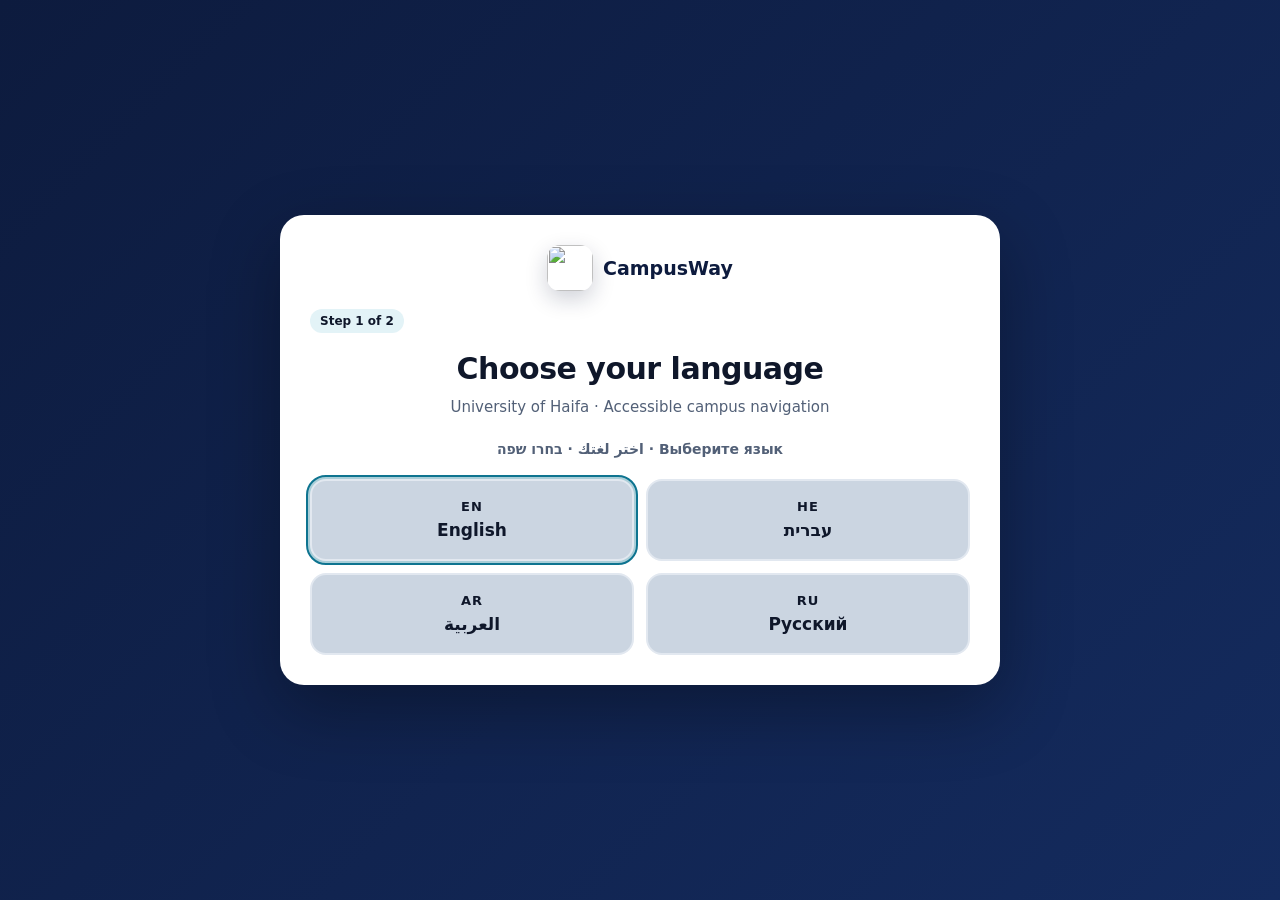
==== index.html @ de081818 "Fix journey handoffs, indoor speech, and route time previews" ====
﻿<!DOCTYPE html>
<html lang="en" dir="ltr">
<head>
<meta charset="UTF-8">
<meta name="viewport" content="width=device-width, initial-scale=1.0">
<title>CampusWay — University of Haifa</title>
<link rel="stylesheet" href="app/vendor/leaflet.css" />
<link rel="manifest" href="manifest.json">
<meta name="theme-color" content="#0D1B3E">
<script src="app/vendor/leaflet.js"></script>
<script src="app/prototype/data.js"></script>
<script src="wayframe/route-planner.js"></script>
<script src="app/prototype/outdoor-routing.js"></script>
<script src="app/prototype/route-instructions.js"></script>
<script src="app/ui/qr-code.js"></script>
<script src="app/ui/share.js"></script>
<script src="app/ui/campus-status.js"></script>

<link rel="stylesheet" href="app/ui/campusway.css">
<link rel="stylesheet" href="app/ui/campus-map.css">
</head>
<body>

<!-- ── FIRST-USE SETUP: language, then navigation profile ── -->
<div id="langScreen" role="dialog" aria-modal="true" aria-labelledby="langTitle">
  <div class="onboarding-card">
    <div class="onboarding-brand" aria-hidden="true">
      <img class="lang-logo" src="app/vendor/images/cw2.png" alt="">
      <span>CampusWay</span>
    </div>

    <section id="languageStep" class="onboarding-step">
      <p class="onboarding-progress" id="onboardingLanguageProgress">Step 1 of 2</p>
      <h1 class="lang-title" id="langTitle">Choose your language</h1>
      <p class="lang-sub">University of Haifa · Accessible campus navigation</p>
      <p class="lang-prompt"><span lang="he" dir="rtl">בחרו שפה</span> · <span lang="ar" dir="rtl">اختر لغتك</span> · <span lang="ru" dir="ltr">Выберите язык</span></p>
      <div class="lang-options" role="group" aria-labelledby="langTitle">
        <button class="lang-btn" type="button" lang="en" onclick="pickLang('en','ltr')">
          <span class="flag">EN</span>English
        </button>
        <button class="lang-btn" type="button" lang="he" onclick="pickLang('he','rtl')">
          <span class="flag">HE</span>עברית
        </button>
        <button class="lang-btn" type="button" lang="ar" onclick="pickLang('ar','rtl')">
          <span class="flag">AR</span>العربية
        </button>
        <button class="lang-btn" type="button" lang="ru" onclick="pickLang('ru','ltr')">
          <span class="flag">RU</span>Русский
        </button>
      </div>
    </section>

    <section id="profileStep" class="onboarding-step" hidden>
      <p class="onboarding-progress" id="onboardingProfileProgress">Step 2 of 2</p>
      <h1 class="onboarding-title" id="onboardingProfileTitle">Choose your navigation profile</h1>
      <p class="onboarding-copy" id="onboardingProfileHint">CampusWay will adapt routes and guidance to your needs.</p>
      <div class="profile-choice-list" id="onboardingProfileList" role="radiogroup" aria-labelledby="onboardingProfileTitle"></div>
      <p class="onboarding-later" id="onboardingChangeLater">You can change this later in Settings.</p>
      <p class="form-error" id="onboardingProfileError" role="alert" hidden>Choose a profile to continue.</p>
      <div class="onboarding-actions">
        <button class="btn btn-ghost" id="onboardingBackBtn" type="button" onclick="showOnboardingStep('language')">Back</button>
        <button class="btn btn-primary" id="onboardingContinueBtn" type="button" onclick="completeOnboarding()" disabled>Continue</button>
      </div>
    </section>
  </div>
</div>

<!-- ── MAIN APP ── -->
<div id="appWrap">
  <header class="topbar">
    <div class="brand">
      <img class="brand-logo" src="app/vendor/images/cw2.png" alt="">
      <div class="brand-text">
        <h1>CampusWay</h1>
        <span id="headerSub">University of Haifa · Accessible Navigation</span>
      </div>
    </div>

    <div class="topbar-actions">
      <button class="toolbar-btn emergency-btn" id="emergencyBtn" type="button" onclick="startEmergencyShelterRoute()">
        <svg width="18" height="18" viewBox="0 0 24 24" fill="none" stroke="currentColor" stroke-width="2.4" aria-hidden="true"><path d="M12 2 3 6v6c0 5 3.8 9.3 9 10 5.2-.7 9-5 9-10V6z"/><path d="M12 8v5M12 16.5v.5"/></svg>
        <span id="lbl-emergency">Nearest shelter</span>
      </button>

      <button class="toolbar-btn" id="settingsBtn" type="button" onclick="openSettings()" aria-haspopup="dialog" aria-controls="settingsDialog">
        <svg width="18" height="18" viewBox="0 0 24 24" fill="none" stroke="currentColor" stroke-width="2" aria-hidden="true"><circle cx="12" cy="12" r="3"/><path d="M19.4 15a1.7 1.7 0 0 0 .34 1.88l.06.06-2.83 2.83-.06-.06A1.7 1.7 0 0 0 15 19.4a1.7 1.7 0 0 0-1 .6 1.7 1.7 0 0 0-.4 1.1V21H9.6v-.1A1.7 1.7 0 0 0 8.5 19.4a1.7 1.7 0 0 0-1.88.34l-.06.06-2.83-2.83.06-.06A1.7 1.7 0 0 0 4.6 15a1.7 1.7 0 0 0-.6-1 1.7 1.7 0 0 0-1.1-.4H3V9.6h.1A1.7 1.7 0 0 0 4.6 8.5a1.7 1.7 0 0 0-.34-1.88l-.06-.06 2.83-2.83.06.06A1.7 1.7 0 0 0 9 4.6a1.7 1.7 0 0 0 1-.6 1.7 1.7 0 0 0 .4-1.1V3h4v.1A1.7 1.7 0 0 0 15.5 4.6a1.7 1.7 0 0 0 1.88-.34l.06-.06 2.83 2.83-.06.06A1.7 1.7 0 0 0 19.4 9c.13.37.34.7.6 1 .3.3.7.48 1.1.5h.1v4h-.1a1.7 1.7 0 0 0-1.7.5z"/></svg>
        <span class="btn-label" id="lbl-settings">Settings</span>
      </button>
    </div>
  </header>

  <!-- Announcements and emergency banner from app/data/campus-status.json -->
  <div id="cwAnnouncements" class="cw-announcements" hidden></div>

  <div class="app">
    <aside class="sidebar" aria-label="Route planner">

      <!-- Route planner: From → To -->
      <section class="panel planner" aria-labelledby="lbl-plan-route">
        <div class="panel-head">
          <h2 class="panel-title" id="lbl-plan-route">Plan your route</h2>
        </div>

        <div class="planner-fields">
          <div class="field start-row">
            <label class="field-label" for="startInput" id="lbl-startfrom">From</label>
           <div class="input-wrap start-box">
            <span class="field-dot field-dot--start" aria-hidden="true"></span>
            <input id="startInput" type="text" autocomplete="off" spellcheck="false">

            <button class="icon-btn gps-btn" id="gpsBtn" type="button"
              onclick="toggleGPS()" title="Use my location" aria-label="Use my location">
              <svg width="18" height="18" viewBox="0 0 24 24" fill="none"
                stroke="currentColor" stroke-width="2" aria-hidden="true">
                <circle cx="12" cy="12" r="3"/>
                <path d="M12 2v3M12 19v3M2 12h3M19 12h3"/>
                <circle cx="12" cy="12" r="8"/>
              </svg>
            </button>

            <button class="icon-btn mic-btn" id="startMicBtn" type="button"
              onclick="toggleMic('start')"
              title="Search by voice" aria-label="Search by voice">
              <svg width="18" height="18" viewBox="0 0 24 24" fill="none"
                stroke="currentColor" stroke-width="2" aria-hidden="true">
                <path d="M12 1a3 3 0 0 0-3 3v8a3 3 0 0 0 6 0V4a3 3 0 0 0-3-3z"/>
                <path d="M19 10v2a7 7 0 0 1-14 0v-2"/>
                <line x1="12" y1="19" x2="12" y2="23"/>
                <line x1="8" y1="23" x2="16" y2="23"/>
              </svg>
            </button>
          </div>
            <div class="suggestions" id="startSuggestions" style="display:none;"></div>
          </div>

          <div class="field search-row">
            <label class="field-label" for="searchInput" id="lbl-destination">To</label>
            <div class="input-wrap search-box">
              <span class="field-dot field-dot--end" aria-hidden="true"></span>
              <input id="searchInput" type="text" autocomplete="off" spellcheck="false">
              <button class="icon-btn mic-btn" id="micBtn" type="button" onclick="toggleMic()" title="Search by voice" aria-label="Search by voice">
                <svg width="18" height="18" viewBox="0 0 24 24" fill="none" stroke="currentColor" stroke-width="2" aria-hidden="true"><path d="M12 1a3 3 0 0 0-3 3v8a3 3 0 0 0 6 0V4a3 3 0 0 0-3-3z"/><path d="M19 10v2a7 7 0 0 1-14 0v-2"/><line x1="12" y1="19" x2="12" y2="23"/><line x1="8" y1="23" x2="16" y2="23"/></svg>
              </button>
            </div>
            <div class="suggestions" id="searchSuggestions" style="display:none;"></div>
          </div>
        </div>
        <div id="visualVoiceControls" hidden>
  <button
    id="visualVoiceRouteBtn"
    class="btn btn-primary"
    type="button"
    onclick="startVisualVoiceFlow()"
    style="width:100%;margin-top:12px">
    Plan route by voice
  </button>

  <button
    id="visualVoiceStopBtn"
    class="btn btn-ghost"
    type="button"
    onclick="stopVisualVoiceFlow()"
    style="width:100%;margin-top:8px">
    Stop voice planning
  </button>
</div>

        <div id="alertArea" aria-live="polite"></div>
      </section>

      <!-- Route result -->
      <section class="route-card" id="routeCard" aria-live="polite" aria-label="Route">
        <div class="route-card-head">
          <div class="route-eta" id="routeEta">4 min</div>
          <button class="route-close" type="button" onclick="closeRoute()" aria-label="Clear route" title="Clear route">✕</button>
        </div>
               <div class="route-info">
          <strong id="routeTitle">Route</strong>

          <button id="continueIndoorBtn" class="btn btn-primary" type="button" style="display:none;" onclick="startIndoorTransition()">
            <span id="lbl-continue-indoor">Continue indoors →</span>
          </button>

          <span id="routeSub"></span>
        </div>
        <section class="journey-plan" id="outdoorJourneyPlan" hidden aria-label="Journey plan"></section>
        <div class="status-note" id="routeStatusNote" hidden></div>
        <div class="route-steps-wrap" id="routeStepsWrap" hidden>
          <div class="route-steps-head">
            <span class="route-steps-title" id="lbl-directions">Directions</span>
            <button class="btn btn-ghost btn-sm" id="readStepsBtn" type="button" onclick="toggleReadSteps()" aria-pressed="false">
              <span aria-hidden="true">🔊</span> <span id="lbl-read-aloud">Read aloud</span>
            </button>
          </div>
          <ol class="route-steps" id="routeSteps"></ol>
        </div>
      </section>

      <!-- Already inside a building: go straight to indoor navigation -->
      <!-- Hidden for now: routes are planned through the main search. -->
      <section class="panel indoor-entry" style="display:none">
        <button class="indoor-entry-btn" id="indoorEntryToggle" type="button" aria-expanded="false" aria-controls="indoorBuildingList">
          <span class="indoor-entry-icon" aria-hidden="true">
            <svg width="22" height="22" viewBox="0 0 24 24" fill="none" stroke="currentColor" stroke-width="2"><path d="M3 21h18"/><path d="M5 21V7l7-4 7 4v14"/><path d="M10 21v-5h4v5"/><path d="M9 10h.01M15 10h.01M12 10h.01"/></svg>
          </span>
          <span class="indoor-entry-text">
            <strong id="lbl-indoor-nav">Indoor navigation</strong>
            <small id="lbl-indoor-nav-hint">Already inside a building? Find a room, floor or elevator.</small>
          </span>
          <svg class="chev" width="16" height="16" viewBox="0 0 24 24" fill="none" stroke="currentColor" stroke-width="2.5" aria-hidden="true"><path d="M6 9l6 6 6-6"/></svg>
        </button>
        <div class="indoor-building-list" id="indoorBuildingList" hidden>
          <p class="panel-hint" id="lbl-choose-building">Which building are you in?</p>
          <div class="indoor-building-buttons" id="indoorBuildingButtons"></div>
        </div>
      </section>

      <div id="mentalBreakControls" hidden>
  <button
    id="mentalBreakBtn"
    class="btn btn-primary"
    type="button"
    onclick="suggestNearestRestSpace()"
    style="width:100%;min-height:48px;margin-bottom:12px">
    <span aria-hidden="true">🌿</span>
    <span id="lbl-mental-break">I need a break</span>
  </button>

        <div
          id="mentalBreakSuggestion"
          aria-live="polite"
          hidden>
        </div>
      </div>

      <!-- Services near the starting point -->
      <section class="panel" aria-labelledby="lbl-services">
        <h2 class="panel-title" id="lbl-services">Services Near Me</h2>
        <p class="panel-hint" id="lbl-services-hint">Closest to your starting point</p>

        <div class="service-grid">
          <button id="serviceRestroomBtn" class="a11y-btn" type="button" onclick="findNearbyService('restroom')">
            <span aria-hidden="true">🚻</span>
            <span id="lbl-service-restrooms">Restrooms</span>
          </button>
          <button id="serviceFoodBtn" class="a11y-btn" type="button" onclick="findNearbyService('food')">
            <span aria-hidden="true">🍽️</span>
            <span id="lbl-service-food">Food</span>
          </button>
          <button id="serviceShopBtn" class="a11y-btn" type="button" onclick="findNearbyService('shop')">
            <span aria-hidden="true">🛍️</span>
            <span id="lbl-service-shops">Shops</span>
          </button>
          <button id="serviceClinicBtn" class="a11y-btn" type="button" onclick="findNearbyService('clinic')">
            <span aria-hidden="true">🏥</span>
            <span id="lbl-service-clinic">Clinic</span>
          </button>
          <button id="serviceGymBtn" class="a11y-btn" type="button" onclick="findNearbyService('gym')">
            <span aria-hidden="true">🏋️</span>
            <span id="lbl-service-gym">Gym</span>
          </button>
          <button id="serviceLibraryBtn" class="a11y-btn" type="button" onclick="findNearbyService('library')">
            <span aria-hidden="true">📚</span>
            <span id="lbl-service-library">Library</span>
          </button>
          <button id="landmarkServiceBtn" class="a11y-btn" type="button" onclick="findNearbyService(currentProfile === 'mental' ? 'rest-space' : 'landmark')">
            <span id="landmarkServiceIcon" aria-hidden="true">📍</span>
            <span id="lbl-service-landmarks">Landmarks</span>
          </button>
          <button id="serviceSmokingBtn" class="a11y-btn" type="button" onclick="findNearbyService('smoking')">
            <span aria-hidden="true">🚬</span>
            <span id="lbl-service-smoking">Smoking areas</span>
          </button>
        </div>
        <p class="service-status" id="serviceStatus" role="status" aria-live="polite"></p>
      </section>

      <section class="panel location-share-panel" aria-labelledby="lbl-share-my-location">
  <div class="panel-head">
    <h2 class="panel-title" id="lbl-share-my-location">
      Share my current location
    </h2>
  </div>

  <button
    class="btn btn-primary location-share-btn"
    id="shareMyLocationBtn"
    type="button"
    onclick="shareMyLocation()"
    aria-describedby="share-location-hint">
    <span aria-hidden="true">📍</span>
    <span id="lbl-share-my-location-btn">Share my location</span>
  </button>

  <p class="panel-hint" id="share-location-hint" style="margin-top:8px">
    Create a one-time link so someone on campus can find you.
  </p>
</section>      <!-- Saved places -->      <section class="panel places" aria-labelledby="lbl-favourites">
        <h2 class="panel-title" id="lbl-favourites">⭐ Favourites</h2>
        <div class="building-list" id="favouriteList">
          <div class="empty-state" id="favEmpty">No saved places yet. Click "Save" on any building.</div>
        </div>
      </section>
    </aside>

    <main class="map-wrap" aria-label="Campus map">
      <div id="map"></div>
      <section class="mobile-route-guide" id="mobileOutdoorGuide" hidden aria-label="Current direction">
        <div class="mobile-route-current" role="status" aria-live="polite">
          <span class="mobile-route-icon" aria-hidden="true">↑</span>
          <div>
            <strong id="mobileOutdoorInstruction">Your next direction will appear here.</strong>
            <span id="mobileOutdoorProgress"></span>
          </div>
          <button class="mobile-route-toggle" id="mobileOutdoorGuideToggle" type="button" aria-expanded="false" aria-controls="mobileOutdoorGuidePanel" aria-label="Show directions" title="Show directions"><span aria-hidden="true">›</span></button>
        </div>
        <div class="mobile-route-panel" id="mobileOutdoorGuidePanel" hidden>
          <div class="mobile-route-panel-head">
            <strong>Directions</strong>
            <button class="mobile-route-close" id="mobileOutdoorGuideClose" type="button" aria-label="Close directions">✕</button>
          </div>
          <ol id="mobileOutdoorSteps"></ol>
        </div>
      </section>
      <div class="legend-wrap">
        <button class="map-chip" id="legendToggle" type="button" aria-expanded="true" aria-controls="mapLegend">
          <svg width="16" height="16" viewBox="0 0 24 24" fill="none" stroke="currentColor" stroke-width="2" aria-hidden="true"><path d="M3 6l6-3 6 3 6-3v15l-6 3-6-3-6 3z"/><path d="M9 3v15M15 6v15"/></svg>
          <span id="lbl-legend">Map key</span>
          <svg class="chev" width="14" height="14" viewBox="0 0 24 24" fill="none" stroke="currentColor" stroke-width="2.5" aria-hidden="true"><path d="M6 9l6 6 6-6"/></svg>
        </button>
        <div class="legend" id="mapLegend"></div>
      </div>
    </main>
  </div>
</div>

<!-- ── SETTINGS: persistent language and navigation profile ── -->
<div class="settings-dialog" id="settingsDialog" role="dialog" aria-modal="true" aria-labelledby="settingsTitle" hidden>
  <div class="settings-card" role="document">
    <div class="settings-head">
      <h2 id="settingsTitle">Settings</h2>
      <button class="settings-close" id="settingsCloseBtn" type="button" onclick="closeSettings()" aria-label="Close settings">✕</button>
    </div>

    <div class="settings-body">
  <section class="settings-section" aria-labelledby="settingsLanguageTitle">
  <h3 id="settingsLanguageTitle">Language</h3>

  <button id="settingsLanguageToggle" class="settings-picker"
    type="button" aria-expanded="false"
    aria-controls="settingsLanguageOptions"
    aria-labelledby="settingsLanguageTitle settingsLanguageCurrent"
    onclick="toggleSettingsLanguagePicker()">
    <span id="settingsLanguageCurrent">English</span>
    <svg class="settings-picker-arrow" width="18" height="18"
  viewBox="0 0 24 24" fill="none" stroke="currentColor"
  stroke-width="2" stroke-linecap="round" stroke-linejoin="round"
  aria-hidden="true">
  <path d="m6 9 6 6 6-6"/>
</svg>
  </button>

  <div id="settingsLanguageOptions" class="settings-language-menu" hidden>
    <button type="button" data-lang="en" lang="en"
      onclick="chooseSettingsLanguage('en','ltr')">English</button>
    <button type="button" data-lang="he" lang="he"
      onclick="chooseSettingsLanguage('he','rtl')">עברית</button>
    <button type="button" data-lang="ar" lang="ar"
      onclick="chooseSettingsLanguage('ar','rtl')">العربية</button>
    <button type="button" data-lang="ru" lang="ru"
      onclick="chooseSettingsLanguage('ru','ltr')">Русский</button>
  </div>
</section>

    <section class="settings-section" aria-labelledby="settingsDisplayTitle">
      <h3 id="settingsDisplayTitle">Display &amp; Audio</h3>
      <p id="settingsDisplayHint">Choose how CampusWay looks and reads navigation updates.</p>
      <div class="settings-toggle-list">
        <button class="settings-toggle" id="contrastBtn" type="button" role="switch" aria-checked="false" onclick="toggleContrast()">
          <span class="settings-toggle-icon" aria-hidden="true">
            <svg width="19" height="19" viewBox="0 0 24 24" fill="none" stroke="currentColor" stroke-width="2"><circle cx="12" cy="12" r="10"/><path d="M12 2a10 10 0 0 1 0 20z" fill="currentColor"/></svg>
          </span>
          <span class="settings-toggle-copy">
            <strong id="lbl-contrast">High Contrast</strong>
            <small id="settingsContrastHint">Uses stronger colors and clearer borders.</small>
          </span>
          <span class="settings-switch-track" aria-hidden="true"><span></span></span>
        </button>

        <button class="settings-toggle" id="audioBtn" type="button" role="switch" aria-checked="false" onclick="toggleAudio()">
          <span class="settings-toggle-icon" aria-hidden="true">
            <svg width="19" height="19" viewBox="0 0 24 24" fill="none" stroke="currentColor" stroke-width="2"><polygon points="11 5 6 9 2 9 2 15 6 15 11 19 11 5"/><path d="M19.07 4.93a10 10 0 0 1 0 14.14M15.54 8.46a5 5 0 0 1 0 7.07"/></svg>
          </span>
          <span class="settings-toggle-copy">
            <strong id="lbl-audio">Audio Guide</strong>
            <small id="settingsAudioHint">Reads navigation updates aloud.</small>
          </span>
          <span class="settings-switch-track" aria-hidden="true"><span></span></span>
        </button>
      </div>

      <div class="settings-text-size">
        <div class="settings-text-size-copy">
          <strong id="settingsTextSizeTitle">Text size</strong>
          <small id="settingsTextSizeHint">Increase text throughout CampusWay.</small>
        </div>
        <div class="settings-text-size-options" id="settingsTextSizeOptions" role="radiogroup" aria-labelledby="settingsTextSizeTitle">
          <button type="button" role="radio" data-text-size="normal" aria-checked="true" onclick="changeTextSize('normal')" id="textSizeNormal">Normal</button>
          <button type="button" role="radio" data-text-size="large" aria-checked="false" onclick="changeTextSize('large')" id="textSizeLarge">Large</button>
        </div>
      </div>
    </section>
<!-- Old Navigation profile section
    <section class="settings-section" aria-labelledby="settingsProfileTitle">
      <h3 id="settingsProfileTitle">Navigation profile</h3>
      <p id="settingsProfileHint">Your profile changes how routes are calculated.</p>
      <div class="profile-choice-list profile-choice-list--settings" id="settingsProfileList" role="radiogroup" aria-labelledby="settingsProfileTitle"></div>
    </section>
    -->

    <!-- New Navigation profile section -->
    <section class="settings-section" aria-labelledby="settingsProfileTitle">
  <h3 id="settingsProfileTitle">Navigation profile</h3>

  <button id="settingsProfileToggle"
    class="settings-picker"
    type="button"
    aria-expanded="false"
    aria-controls="settingsProfileList"
    aria-labelledby="settingsProfileTitle settingsProfileCurrent"
    onclick="toggleSettingsProfilePicker()">

    <span id="settingsProfileIcon" class="profile-icon" aria-hidden="true"></span>
    <span class="settings-profile-summary">
      <strong id="settingsProfileCurrent"></strong>
      <small id="settingsProfileDescription"></small>
    </span>

    <svg class="settings-picker-arrow"
      width="18" height="18" viewBox="0 0 24 24"
      fill="none" stroke="currentColor" stroke-width="2"
      stroke-linecap="round" stroke-linejoin="round"
      aria-hidden="true">
      <path d="m6 9 6 6 6-6"/>
    </svg>
  </button>

  <div class="profile-choice-list profile-choice-list--settings"
    id="settingsProfileList"
    role="radiogroup"
    aria-labelledby="settingsProfileTitle"
    hidden></div>
</section>

    <section class="settings-section" aria-labelledby="settingsScheduleTitle">
      <h3 id="settingsScheduleTitle">Schedule reminders</h3>
      <p id="settingsScheduleHint">Keep optional class reminders on this device.</p>
      <button class="settings-toggle" id="scheduleRemindersBtn" type="button" role="switch" aria-checked="false" onclick="toggleScheduleReminders()">
        <span class="settings-toggle-icon" aria-hidden="true">🗓️</span>
        <span class="settings-toggle-copy">
          <strong id="settingsScheduleToggleLabel">Schedule reminders</strong>
          <small id="settingsScheduleToggleHint">Get a reminder 15 minutes before a saved class.</small>
        </span>
        <span class="settings-switch-track" aria-hidden="true"><span></span></span>
      </button>
      <button class="settings-manage-schedule" id="manageScheduleBtn" type="button" onclick="openScheduleManager()" hidden>
        <span id="settingsManageSchedule">Manage my schedule</span>
        <span class="settings-schedule-chevron" aria-hidden="true">›</span>
      </button>
    </section>
    </div>

    <div class="settings-footer">
      <button class="btn btn-primary" id="settingsDoneBtn"
        type="button" onclick="closeSettings()">Done</button>
    </div>
  </div>
</div>

<div class="settings-dialog" id="scheduleDialog" role="dialog" aria-modal="true" aria-labelledby="scheduleDialogTitle" hidden>
  <div class="settings-card schedule-card" role="document">
    <div class="settings-head">
      <h2 id="scheduleDialogTitle">My schedule</h2>
      <button class="settings-close" id="scheduleCloseBtn" type="button" onclick="closeScheduleManager()" aria-label="Close schedule">✕</button>
    </div>
    <p class="schedule-intro" id="scheduleDialogHint">Add classes to receive a reminder 15 minutes before they start.</p>
    <form class="schedule-form" id="scheduleForm">
      <label><span id="scheduleClassLabel">Class name</span><input id="scheduleClassName" maxlength="70" required autocomplete="off"></label>
      <label><span id="scheduleDayLabel">Day</span><select id="scheduleDay" required></select></label>
     <label class="schedule-time-field">
  <span id="scheduleTimeLabel">Time</span>
  <input id="scheduleTime" type="time" required>
</label>
      <label class="schedule-destination-field"><span id="scheduleDestinationLabel">Room or building</span>
        <span class="schedule-destination-picker">
          <input id="scheduleDestination" type="text" autocomplete="off" spellcheck="false" role="combobox" aria-autocomplete="list" aria-expanded="false" aria-controls="scheduleDestinationSuggestions" required>
          <span class="schedule-destination-suggestions" id="scheduleDestinationSuggestions" role="listbox" hidden></span>
        </span>
      </label>
     <button class="schedule-add" id="scheduleAddBtn"
  type="submit" aria-label="Add class" title="Add class">
  <span aria-hidden="true">＋</span>
  <span id="scheduleAddText">Add class</span>
</button>
    </form>
    <div class="schedule-list" id="scheduleList" aria-live="polite"></div>
  </div>
</div>

<div class="schedule-reminder" id="scheduleReminder" role="alertdialog" aria-modal="true" aria-labelledby="scheduleReminderTitle" hidden>
  <div class="schedule-reminder-card">
    <span class="schedule-reminder-icon" aria-hidden="true">🗓️</span>
    <div>
      <strong id="scheduleReminderTitle">Class soon</strong>
      <p id="scheduleReminderText"></p>
    </div>
    <div class="schedule-reminder-actions">
      <button type="button" class="schedule-reminder-dismiss" id="scheduleReminderDismiss" onclick="dismissScheduleReminder()">✕</button>
      <button type="button" class="schedule-reminder-route" id="scheduleReminderRoute" onclick="startReminderRoute()">Start route</button>
    </div>
  </div>
</div>

<div class="toast-region" id="toastRegion" role="status" aria-live="polite"></div>

<script>
// ═══════════════════════════════════════════
// TRANSLATIONS
// ═══════════════════════════════════════════
const T = {
  en:{
    destination:'To',
    searchPlaceholder:'Search a building, room or place',
    startfrom:'From',
    startPlaceholder:'Search a building, room or place',
    display:'Display & Audio',
    contrast:'High Contrast',
    audio:'Audio Guide',
    profile:'Accessibility Profile',
    liveAlert:'Good to know',
    navigateHere:'Navigate here',
    routeFrom:'From',
    optimizedFor:'Optimized for',
    gpsActive:'Using your GPS location',
    currentLocation:'your current location',
    gpsError:'GPS unavailable — please type a starting point',
    noMatch:'No match found. Try: Main Building, Eshkol Tower, Rabin Building',
    audioOn:'Audio guide on. I will read directions aloud.',
    audioOff:'Audio guide off.',
    contrastOn:'High contrast mode on.',
    contrastOff:'High contrast mode off.',
    voiceListening:'Listening…',
    voiceNotSupported:'Voice input not supported in this browser.',
    profiles:[
      {id:'general', label:'General User',    sub:'Standard fastest route'},
      {id:'mobility',label:'Mobility',         sub:'Wheelchair / crutches — avoids stairs'},
      {id:'visual', label:'Visual Impairment', sub:'High contrast and spoken navigation guidance'},
      {id:'spatial', label:'Spatial / Navigation',sub:'Fewer turns, simpler directions'},
      {id:'mental',  label:'Sensory & Wellbeing Support',sub:'Prefers quieter paths and helps you find a place for a break'},
    ],
    alerts:{ /*
      mobility:'Stairs are excluded from accessible indoor routes. If no step-free route is mapped, CampusWay will tell you.',
      visual:'Tactile guide path active from Carmel Gate to Main Building.',
      mental:'Use Rest Spaces below to find a mapped place for a break. Availability and noise levels may change.',
      spatial:'Simpler routing active — prefers fewer meaningful turns while also considering route length.',*/
    },
    voices:['US English','UK English','Default'],
    legendBuilding:'Building',
    legendGate:'Gate / Entrance', legendFood:'Food', legendShop:'Shops', legendClinic:'Clinic',
    minWalk:'min walk',
    favourites:'Favourites',
    noFavourites:'No saved places yet. Click "Save" on any building.',
    saveToFav:'⭐ Save to Favourites',
    removeFromFav:'Remove',
    langSwitch:'🌐 Language',
    legendElevator:'Elevator', legendStairs:'Stairs',
    servicesNearMe:'Services Near Me', serviceRestrooms:'Restrooms', serviceFood:'Food', serviceClinic:'Clinic', serviceGym:'Gym', serviceLibrary:'Library', serviceLandmarks:'Landmarks', serviceRestSpaces:'Rest Spaces', serviceShops:'Shops', serviceShelters:'Shelters',
    suggestedRestSpace:'Suggested rest space', noRestSpace:'No mapped rest space can be reached from this starting point.',
    continueIndoors:'Continue indoors →', switchingIndoor:'Switching to indoor mode...', room:'Room',
    yourLocation:'Your location', hour:'hr', hours:'hours', noBuildingOrRoom:'No matching building or room found.',
    planRoute:'Plan your route', campusMapLabel:'Campus map', zoomIn:'Zoom in', zoomOut:'Zoom out', closePopup:'Close popup', servicesHint:'Closest to your starting point', mapKey:'Map key', changeProfile:'Change',
    startIndoorRoute:'Start indoor route →', startIndoorFirst:'Start the indoor route first. Outdoor directions will appear after you reach the exit.', nearestShelter:'Nearest shelter', routeTo:'to', clearRoute:'Clear route',
    headerSub:'University of Haifa · Accessible Navigation', useMyLocation:'Use my location', voiceSearch:'Search by voice',
    showCampus:'Show whole campus', outOfService:'Out of service', voiceError:'Voice search did not work. Please try again or type instead.',
    noMatchHint:'Try a building name, a room number (e.g. 5001) or a place like Library.',
    foodModeHint:'Food places are highlighted on the map. Select one to get directions.',
    shopModeHint:'Shops are highlighted on the map. Select one to get directions.',
    languageLabel:'Language', profileLabel:'Accessibility profile',
    settings:'Settings', settingsTitle:'Settings', closeSettings:'Close settings',
    settingsLanguage:'Language', settingsProfile:'Navigation profile',
    settingsDisplay:'Display & Audio', settingsDisplayHint:'Choose how CampusWay looks and reads navigation updates.',
    settingsContrastHint:'Uses stronger colors and clearer borders.', settingsAudioHint:'Reads navigation updates aloud.',
    settingsTextSize:'Text size', settingsTextSizeHint:'Increase text throughout CampusWay.',
    textSizeNormal:'Normal', textSizeLarge:'Large',
    profileRouteHint:'Your profile changes how routes are calculated.',
    onboardingStepLanguage:'Step 1 of 2', onboardingLanguageTitle:'Choose your language',
    onboardingStepProfile:'Step 2 of 2', onboardingProfileTitle:'Choose your navigation profile',
    onboardingProfileHint:'CampusWay will adapt routes and guidance to your needs.',
    changeLaterHint:'You can change this later in Settings.', back:'Back', continueLabel:'Continue',
    chooseProfileRequired:'Choose a profile to continue.',
    startVoiceSearch:'Search starting point by voice',
    indoorNavTitle:'Indoor navigation', indoorNavHint:'Already inside a building? Find a room, floor or elevator.',
    chooseBuilding:'Which building are you in?',
    startNotMapped:'This starting point is not mapped yet. Choose a listed room or start from the building.',
    noAccessibleRoute:'No step-free outdoor route found.', noAccessibleRouteHelp:'Try another starting point or destination. CampusWay will not draw an unverified route.',
  },
  he:{
    destination:'לאן',
    searchPlaceholder:'חיפוש בניין, חדר או מקום',
    startfrom:'מאיפה',
    startPlaceholder:'ברירת מחדל: שער כרמל',
    display:'תצוגה ושמע',
    contrast:'ניגודיות גבוהה',
    audio:'מדריך קולי',
    profile:'פרופיל נגישות',
    liveAlert:'כדאי לדעת',
    navigateHere:'נווט לכאן',
    routeFrom:'מ',
    optimizedFor:'מותאם ל',
    gpsActive:'משתמש במיקום ה-GPS שלך',
    currentLocation:'המיקום הנוכחי שלך',
    gpsError:'GPS לא זמין — אנא הזן נקודת התחלה',
    noMatch:'לא נמצא. נסה: בניין ראשי, מגדל אשכול, בניין רבין',
    audioOn:'מדריך קולי פועל.',
    audioOff:'מדריך קולי כבוי.',
    contrastOn:'מצב ניגודיות גבוהה פועל.',
    contrastOff:'מצב ניגודיות גבוהה כבוי.',
    voiceListening:'מאזין…',
    voiceNotSupported:'קלט קולי אינו נתמך בדפדפן זה.',
    profiles:[
      {id:'general', label:'משתמש כללי',       sub:'המסלול המהיר ביותר'},
      {id:'mobility',label:'ניידות',              sub:'כיסא גלגלים / קביים — ללא מדרגות'},
      {id:'visual',  label:'לקות ראייה',          sub: 'ניגודיות גבוהה והנחיות ניווט קוליות'},
      {id:'spatial', label:'ניווט מרחבי',          sub:'פחות פניות, הוראות פשוטות'},
      {id:'mental',  label:'תמיכה חושית ורווחה',   sub:'מעדיף מסלולים שקטים יותר ועוזר למצוא מקום להפסקה'},
    ],
    alerts:{/*
      mobility:'מדרגות אינן נכללות במסלולים נגישים בתוך הבניינים. אם לא מופה מסלול ללא מדרגות, CampusWay יודיע לך.',
      visual:'נתיב מישוש פעיל משער הכרמל לבניין הראשי.',
      mental:'השתמש בכפתור מקומות מנוחה למטה כדי למצוא מקום ממופה להפסקה. רמת הרעש והעומס עשויות להשתנות.',
      spatial:'ניווט פשוט יותר פעיל — מעדיף פחות פניות משמעותיות תוך התחשבות גם באורך המסלול.',
    */},
    voices:['עברית','אנגלית','ברירת מחדל'],
    legendBuilding:'בניין',
    legendGate:'שער / כניסה', legendFood:'מזון', legendShop:'חנויות', legendClinic:'קליניקה',
    legendElevator:'מעלית', legendStairs:'מדרגות',
    minWalk:'דק׳ הליכה',
    favourites:'מועדפים',
    noFavourites:'אין מקומות שמורים עדיין. לחץ "שמור" על כל בניין.',
    saveToFav:'⭐ שמור למועדפים',
    langSwitch:'🌐 שפה',
    removeFromFav:'הסר',
    servicesNearMe:'שירותים בקרבתי', serviceRestrooms:'שירותים', serviceFood:'אוכל', serviceClinic:'מרפאה', serviceGym:'חדר כושר', serviceLibrary:'ספרייה', serviceLandmarks:'נקודות ציון', serviceRestSpaces:'מקומות מנוחה', serviceShops:'חנויות', serviceShelters:'מרחבים מוגנים',
    suggestedRestSpace:'מקום מנוחה מוצע', noRestSpace:'לא נמצא מקום מנוחה ממופה שניתן להגיע אליו מנקודת המוצא הזו.',
    continueIndoors:'המשך לניווט בתוך הבניין ←', switchingIndoor:'עובר למצב ניווט בתוך הבניין...', room:'חדר',
    yourLocation:'המיקום שלך', hour:'שעה', hours:'שעות', noBuildingOrRoom:'לא נמצא בניין או חדר תואם.',
    planRoute:'תכנון מסלול', campusMapLabel:'מפת הקמפוס', zoomIn:'הגדלה', zoomOut:'הקטנה', closePopup:'סגירת החלון הקופץ', servicesHint:'הקרובים ביותר לנקודת ההתחלה שלך', mapKey:'מקרא', changeProfile:'שינוי',
    startIndoorRoute:'התחל ניווט בתוך הבניין ←', startIndoorFirst:'התחל קודם במסלול הפנימי. ההנחיות בחוץ יופיעו לאחר ההגעה ליציאה.', nearestShelter:'המרחב המוגן הקרוב ביותר', routeTo:'אל', clearRoute:'ניקוי מסלול',
    headerSub:'אוניברסיטת חיפה · ניווט נגיש', useMyLocation:'השתמש במיקום שלי', voiceSearch:'חיפוש קולי',
    showCampus:'הצג את כל הקמפוס', outOfService:'לא בשירות', voiceError:'החיפוש הקולי לא הצליח. נסה שוב או הקלד.',
    noMatchHint:'נסה שם בניין, מספר חדר (למשל 5001) או מקום כמו ספרייה.',
    foodModeHint:'מקומות האוכל מסומנים במפה. בחר אחד כדי לקבל הוראות הגעה.',
    shopModeHint:'החנויות מסומנות במפה. בחר אחת כדי לקבל הוראות הגעה.',
    languageLabel:'שפה', profileLabel:'פרופיל נגישות',
    settings:'הגדרות', settingsTitle:'הגדרות', closeSettings:'סגירת ההגדרות',
    settingsLanguage:'שפה', settingsProfile:'פרופיל ניווט',
    settingsDisplay:'תצוגה ושמע', settingsDisplayHint:'בחר כיצד CampusWay יוצג ויקריא עדכוני ניווט.',
    settingsContrastHint:'משתמש בצבעים חזקים ובגבולות ברורים יותר.', settingsAudioHint:'מקריא בקול עדכוני ניווט.',
    settingsTextSize:'גודל טקסט', settingsTextSizeHint:'הגדלת הטקסט בכל חלקי CampusWay.',
    textSizeNormal:'רגיל', textSizeLarge:'גדול',
    profileRouteHint:'הפרופיל משנה את אופן חישוב המסלול.',
    onboardingStepLanguage:'שלב 1 מתוך 2', onboardingLanguageTitle:'בחירת שפה',
    onboardingStepProfile:'שלב 2 מתוך 2', onboardingProfileTitle:'בחירת פרופיל ניווט',
    onboardingProfileHint:'המסלולים וההנחיות יותאמו לצרכים שלך.',
    changeLaterHint:'אפשר לשנות זאת מאוחר יותר בהגדרות.', back:'חזרה', continueLabel:'המשך',
    chooseProfileRequired:'יש לבחור פרופיל כדי להמשיך.',
    startVoiceSearch:'חיפוש קולי של נקודת המוצא',
    indoorNavTitle:'ניווט בתוך בניין', indoorNavHint:'כבר בתוך בניין? מצא חדר, קומה או מעלית.',
    chooseBuilding:'באיזה בניין אתה נמצא?',
    startNotMapped:'נקודת המוצא הזו עדיין לא מופתה. בחר חדר מהרשימה או התחל מהבניין.',
    noAccessibleRoute:'לא נמצא מסלול חיצוני ללא מדרגות.', noAccessibleRouteHelp:'נסה נקודת התחלה או יעד אחרים. CampusWay לא יציג מסלול שלא אומת.',
  },
  ar:{
    destination:'إلى',
    searchPlaceholder:'ابحث عن مبنى أو غرفة أو مكان',
    startfrom:'من',
    startPlaceholder:'افتراضيًا: بوابة الكرمل',
    display:'العرض والصوت',
    contrast:'تباين عالٍ',
    audio:'الدليل الصوتي',
    profile:'ملف إمكانية الوصول',
    liveAlert:'معلومة مفيدة',
    navigateHere:'تنقل إلى هنا',
    routeFrom:'من',
    optimizedFor:'مُحسَّن لـ',
    gpsActive:'يستخدم موقع GPS الخاص بك',
    currentLocation:'موقعك الحالي',
    gpsError:'GPS غير متاح — الرجاء إدخال نقطة البداية',
    noMatch:'لم يُعثر على نتيجة. جرب: المبنى الرئيسي، برج إشكول، مبنى رابين',
    audioOn:'الدليل الصوتي مفعّل.',
    audioOff:'الدليل الصوتي معطّل.',
    contrastOn:'وضع التباين العالي مفعّل.',
    contrastOff:'وضع التباين العالي معطّل.',
    voiceListening:'يستمع…',
    voiceNotSupported:'إدخال الصوت غير مدعوم في هذا المتصفح.',
    profiles:[
      {id:'general', label:'مستخدم عام',          sub:'أسرع مسار'},
      {id:'mobility',label:'إعاقة حركية',           sub:'كرسي متحرك / عكازات — تجنب السلالم'},
      {id:'visual',  label:'إعاقة بصرية',           sub: 'تباين عالٍ وإرشادات تنقّل صوتية'},
      {id:'spatial', label:'صعوبة في الملاحة',       sub:'منعطفات أقل، تعليمات أبسط'},
      {id:'mental',  label:'الدعم الحسي والراحة النفسية', sub:'يفضّل المسارات الأكثر هدوءًا ويساعدك في العثور على مكان للاستراحة'},
    ],
    alerts:{/*
      mobility:'يتم استبعاد الدرج من المسارات المهيأة داخل المباني. إذا لم يكن هناك مسار بدون درج على الخريطة، سيخبرك CampusWay.',
      visual:'مسار لمسي نشط من بوابة الكرمل إلى المبنى الرئيسي.',
      mental:'استخدم زر أماكن الاستراحة أدناه للعثور على مكان مربوط للاستراحة. قد يتغير الازدحام ومستوى الضوضاء.',
      spatial:'تم تفعيل المسار الأبسط — يفضّل منعطفات واضحة أقل مع أخذ طول المسار بالحسبان.',
    */},
    voices:['عربية','إنجليزية','افتراضي'],
    legendBuilding:'مبنى',
    legendGate:'بوابة / مدخل', legendFood:'طعام', legendShop:'محلات', legendClinic:'عيادة',
    legendElevator:'مصعد', legendStairs:'سلالم',
    minWalk:'دقيقة سيرًا',
    favourites:'المفضلة',
    noFavourites:'لا توجد أماكن محفوظة بعد. انقر على "حفظ" في أي مبنى.',
    saveToFav:'⭐ حفظ في المفضلة',
    langSwitch:'🌐 لغة',
    removeFromFav:'إزالة',
    servicesNearMe:'الخدمات القريبة مني', serviceRestrooms:'مراحيض', serviceFood:'طعام', serviceClinic:'عيادة', serviceGym:'صالة رياضية', serviceLibrary:'مكتبة', serviceLandmarks:'معالم', serviceRestSpaces:'أماكن استراحة', serviceShops:'محلات', serviceShelters:'ملاجئ',
    suggestedRestSpace:'مكان استراحة مقترح', noRestSpace:'لا يوجد مكان استراحة مربوط يمكن الوصول إليه من نقطة البداية هذه.',
    continueIndoors:'تابع إلى الداخل ←', switchingIndoor:'جارٍ الانتقال إلى وضع الملاحة داخل المبنى...', room:'غرفة',
    yourLocation:'موقعك', hour:'ساعة', hours:'ساعات', noBuildingOrRoom:'لم يتم العثور على مبنى أو غرفة مطابقة.',
    planRoute:'تخطيط المسار', campusMapLabel:'خريطة الحرم الجامعي', zoomIn:'تكبير', zoomOut:'تصغير', closePopup:'إغلاق النافذة المنبثقة', servicesHint:'الأقرب إلى نقطة البداية', mapKey:'دليل الخريطة', changeProfile:'تغيير',
    startIndoorRoute:'ابدأ الملاحة داخل المبنى ←', startIndoorFirst:'ابدأ بالمسار الداخلي أولًا. ستظهر إرشادات الخارج بعد الوصول إلى المخرج.', nearestShelter:'أقرب ملجأ', routeTo:'إلى', clearRoute:'مسح المسار',
    headerSub:'جامعة حيفا · ملاحة ميسّرة', useMyLocation:'استخدم موقعي', voiceSearch:'البحث الصوتي',
    showCampus:'عرض الحرم الجامعي كاملًا', outOfService:'خارج الخدمة', voiceError:'لم ينجح البحث الصوتي. حاول مرة أخرى أو اكتب.',
    noMatchHint:'جرّب اسم مبنى أو رقم غرفة (مثل 5001) أو مكانًا مثل المكتبة.',
    foodModeHint:'أماكن الطعام مميزة على الخريطة. اختر واحدًا للحصول على الاتجاهات.',
    shopModeHint:'المحلات مميزة على الخريطة. اختر واحدًا للحصول على الاتجاهات.',
    languageLabel:'اللغة', profileLabel:'ملف إمكانية الوصول',
    settings:'الإعدادات', settingsTitle:'الإعدادات', closeSettings:'إغلاق الإعدادات',
    settingsLanguage:'اللغة', settingsProfile:'ملف التنقّل',
    settingsDisplay:'العرض والصوت', settingsDisplayHint:'اختر طريقة عرض CampusWay وقراءة تحديثات الملاحة.',
    settingsContrastHint:'يستخدم ألوانًا أقوى وحدودًا أوضح.', settingsAudioHint:'يقرأ تحديثات الملاحة بصوت عالٍ.',
    settingsTextSize:'حجم الخط', settingsTextSizeHint:'تكبير النص في جميع أجزاء CampusWay.',
    textSizeNormal:'عادي', textSizeLarge:'كبير',
    profileRouteHint:'يغيّر الملف طريقة حساب المسار.',
    onboardingStepLanguage:'الخطوة 1 من 2', onboardingLanguageTitle:'اختر لغتك',
    onboardingStepProfile:'الخطوة 2 من 2', onboardingProfileTitle:'اختر ملف التنقّل المناسب',
    onboardingProfileHint:'سيكيّف CampusWay المسارات والإرشادات حسب احتياجاتك.',
    changeLaterHint:'يمكنك تغيير ذلك لاحقًا من الإعدادات.', back:'رجوع', continueLabel:'متابعة',
    chooseProfileRequired:'اختر ملفًا للمتابعة.',
    startVoiceSearch:'البحث الصوتي عن نقطة البداية',
    indoorNavTitle:'الملاحة داخل المبنى', indoorNavHint:'داخل مبنى بالفعل؟ ابحث عن غرفة أو طابق أو مصعد.',
    chooseBuilding:'في أي مبنى أنت؟',
    startNotMapped:'نقطة البداية هذه غير مربوطة بالمسارات بعد. اختر غرفة من القائمة أو ابدأ من المبنى.',
    noAccessibleRoute:'لم يتم العثور على مسار خارجي بدون درج.', noAccessibleRouteHelp:'جرّب نقطة بداية أو وجهة أخرى. لن يعرض CampusWay مسارًا غير موثّق.',
  },
  ru:{
    destination:'Куда',
    searchPlaceholder:'Найдите здание, аудиторию или место',
    startfrom:'Откуда',
    startPlaceholder:'По умолчанию: ворота Кармель',
    display:'Экран и звук',
    contrast:'Высокая контрастность',
    audio:'Голосовые подсказки',
    profile:'Профиль доступности',
    liveAlert:'Полезная информация',
    navigateHere:'Проложить маршрут',
    routeFrom:'От',
    optimizedFor:'Маршрут для профиля',
    gpsActive:'Используется ваше местоположение GPS',
    currentLocation:'вашего текущего местоположения',
    gpsError:'GPS недоступен — введите начальную точку',
    noMatch:'Ничего не найдено. Попробуйте: Главное здание, башня Эшколь, здание Рабина',
    audioOn:'Голосовые подсказки включены. Я буду озвучивать маршрут.',
    audioOff:'Голосовые подсказки выключены.',
    contrastOn:'Высокая контрастность включена.',
    contrastOff:'Высокая контрастность выключена.',
    voiceListening:'Слушаю…',
    voiceNotSupported:'Голосовой ввод не поддерживается этим браузером.',
    profiles:[
      {id:'general', label:'Обычный пользователь', sub:'Стандартный самый быстрый маршрут'},
      {id:'mobility', label:'Ограниченная мобильность', sub:'Кресло-коляска / костыли — без лестниц'},
      {id:'visual', label:'Нарушение зрения', sub:'Высокая контрастность и голосовые подсказки'},
      {id:'spatial', label:'Сложности с навигацией', sub:'Меньше поворотов и более простые инструкции'},
      {id:'mental', label:'Сенсорная поддержка и благополучие', sub:'Предпочитает более тихие пути и помогает найти место для отдыха'},
    ],
    alerts:{},
    voices:['Русский','Английский','По умолчанию'],
    legendBuilding:'Здание',
    legendGate:'Ворота / вход', legendFood:'Еда', legendShop:'Магазины', legendClinic:'Клиника',
    legendElevator:'Лифт', legendStairs:'Лестница',
    minWalk:'мин пешком',
    favourites:'Избранное',
    noFavourites:'Сохранённых мест пока нет. Нажмите «Сохранить» у нужного здания.',
    saveToFav:'⭐ Сохранить в избранное',
    langSwitch:'🌐 Язык',
    removeFromFav:'Удалить',
    servicesNearMe:'Сервисы рядом', serviceRestrooms:'Туалеты', serviceFood:'Еда', serviceClinic:'Клиника', serviceGym:'Спортзал', serviceLibrary:'Библиотека', serviceLandmarks:'Ориентиры', serviceRestSpaces:'Места для отдыха', serviceShops:'Магазины', serviceShelters:'Укрытия',
    suggestedRestSpace:'Предлагаемое место для отдыха', noRestSpace:'От этой начальной точки нет доступного отмеченного места для отдыха.',
    continueIndoors:'Продолжить внутри →', switchingIndoor:'Переход к навигации внутри здания…', room:'Аудитория',
    yourLocation:'Ваше местоположение', hour:'ч', hours:'ч', noBuildingOrRoom:'Подходящее здание или аудитория не найдены.',
    planRoute:'Планирование маршрута', campusMapLabel:'Карта кампуса', zoomIn:'Увеличить', zoomOut:'Уменьшить', closePopup:'Закрыть всплывающее окно', servicesHint:'Ближайшие к начальной точке', mapKey:'Обозначения', changeProfile:'Изменить',
    startIndoorRoute:'Начать маршрут внутри →', startIndoorFirst:'Сначала начните внутренний маршрут. Указания снаружи появятся после выхода.', nearestShelter:'Ближайшее укрытие', routeTo:'до', clearRoute:'Очистить маршрут',
    headerSub:'Хайфский университет · Доступная навигация', useMyLocation:'Использовать моё местоположение', voiceSearch:'Голосовой поиск',
    showCampus:'Показать весь кампус', outOfService:'Не работает', voiceError:'Голосовой поиск не сработал. Попробуйте снова или введите текст.',
    noMatchHint:'Попробуйте название здания, номер аудитории (например, 5001) или место, например библиотеку.',
    foodModeHint:'Места питания выделены на карте. Выберите место, чтобы проложить маршрут.',
    shopModeHint:'Магазины выделены на карте. Выберите магазин, чтобы проложить маршрут.',
    languageLabel:'Язык', profileLabel:'Профиль доступности',
    settings:'Настройки', settingsTitle:'Настройки', closeSettings:'Закрыть настройки',
    settingsLanguage:'Язык', settingsProfile:'Профиль навигации',
    settingsDisplay:'Экран и звук', settingsDisplayHint:'Настройте внешний вид CampusWay и озвучивание маршрута.',
    settingsContrastHint:'Более насыщенные цвета и чёткие границы.', settingsAudioHint:'Озвучивает обновления маршрута.',
    settingsTextSize:'Размер текста', settingsTextSizeHint:'Увеличить текст во всём CampusWay.',
    textSizeNormal:'Обычный', textSizeLarge:'Крупный',
    profileRouteHint:'Профиль влияет на расчёт маршрута.',
    onboardingStepLanguage:'Шаг 1 из 2', onboardingLanguageTitle:'Выберите язык',
    onboardingStepProfile:'Шаг 2 из 2', onboardingProfileTitle:'Выберите профиль навигации',
    onboardingProfileHint:'CampusWay адаптирует маршруты и подсказки под ваши потребности.',
    changeLaterHint:'Позже это можно изменить в настройках.', back:'Назад', continueLabel:'Продолжить',
    chooseProfileRequired:'Выберите профиль, чтобы продолжить.',
    startVoiceSearch:'Голосовой поиск начальной точки',
    indoorNavTitle:'Навигация внутри здания', indoorNavHint:'Уже внутри здания? Найдите аудиторию, этаж или лифт.',
    chooseBuilding:'В каком здании вы находитесь?',
    startNotMapped:'Эта начальная точка пока не добавлена на карту. Выберите аудиторию из списка или начните от здания.',
    noAccessibleRoute:'Безбарьерный наружный маршрут не найден.', noAccessibleRouteHelp:'Попробуйте другую начальную точку или пункт назначения. CampusWay не покажет непроверенный маршрут.',
  }
};

Object.assign(T.en, {
  directions:'Directions', readAloud:'Read aloud', stopReading:'Stop reading', shareLabel:'Share',
  shareMyLocation:'Share my current location', shareMyLocationHint:'Create a one-time link so someone on campus can find you.',
  shareLocationButton:'Share my location', gettingLocation:'Getting your location…',
  locationShareError:'Could not get your location. Allow location access and try again.',
  sharedLocation:'Shared location', sharedLocationHint:'Showing a shared location on campus. Change “From” to get directions from where you are.',
  reportProblem:'Report a problem', emergencyShelter:'Nearest shelter', emergencyFinding:'Finding the nearest shelter…',
  emergencyRoute:'Nearest shelter', emergencyNoShelter:'No mapped shelter could be reached from here. Follow Home Front Command instructions and the nearest staff.',
  emergencyIndoorUnmapped:'The shelter is inside this building; its indoor map is not connected yet, so follow the signs.',
  alreadyHere:'You are already at', alreadyHereHelp:'Use Indoor navigation to find a room inside.',
  elevatorOutRoute:'reported out of service — your route avoids it.', closedRoute:'Closed:', yourReport:'your report',
  sharedLinkStart:'Showing the shared place. Change “From” to get directions from where you are.',
  sharedLinkMissing:'This shared link points to a place that is no longer on the map.',
  outdoorElevator:'Outdoor elevator (Main Building, floor 600)', restroomLabel:'Restroom'
});
Object.assign(T.he, {
  directions:'הוראות הגעה', readAloud:'הקראה', stopReading:'עצירת ההקראה', shareLabel:'שיתוף',
  shareMyLocation:'שיתוף המיקום הנוכחי שלי', shareMyLocationHint:'יוצר קישור חד-פעמי כדי שאדם בקמפוס יוכל למצוא אותך.',
  shareLocationButton:'שיתוף המיקום שלי', gettingLocation:'מאתרים את המיקום שלך…',
  locationShareError:'לא הצלחנו לאתר את המיקום שלך. יש לאפשר גישה למיקום ולנסות שוב.',
  sharedLocation:'מיקום ששותף', sharedLocationHint:'מוצג מיקום ששותף בקמפוס. שנה את „מאיפה” כדי לקבל הוראות מהמקום שלך.',
  reportProblem:'דיווח על תקלה', emergencyShelter:'מרחב מוגן קרוב', emergencyFinding:'מחפש את המרחב המוגן הקרוב…',
  emergencyRoute:'המרחב המוגן הקרוב ביותר', emergencyNoShelter:'לא נמצא מרחב מוגן ממופה שאפשר להגיע אליו מכאן. פעלו לפי הנחיות פיקוד העורף והצוות הקרוב.',
  emergencyIndoorUnmapped:'המרחב המוגן נמצא בבניין הזה; המפה הפנימית שלו עדיין לא מחוברת, לכן יש ללכת לפי השילוט.',
  alreadyHere:'אתה כבר נמצא ב', alreadyHereHelp:'השתמש בניווט בתוך הבניין כדי למצוא חדר.',
  elevatorOutRoute:'דווחה כלא פועלת — המסלול שלך עוקף אותה.', closedRoute:'סגור:', yourReport:'הדיווח שלך',
  sharedLinkStart:'מוצג המקום ששותף. שנה את „מאיפה” כדי לקבל הוראות מהמקום שלך.',
  sharedLinkMissing:'הקישור ששותף מוביל למקום שכבר לא נמצא במפה.',
  outdoorElevator:'מעלית חיצונית (בניין ראשי, קומה 600)', restroomLabel:'שירותים'
});
Object.assign(T.ar, {
  directions:'الاتجاهات', readAloud:'قراءة بصوت عالٍ', stopReading:'إيقاف القراءة', shareLabel:'مشاركة',
  shareMyLocation:'مشاركة موقعي الحالي', shareMyLocationHint:'أنشئ رابطًا لمرة واحدة ليتمكن شخص في الحرم من العثور عليك.',
  shareLocationButton:'مشاركة موقعي', gettingLocation:'جارٍ تحديد موقعك…',
  locationShareError:'تعذّر تحديد موقعك. اسمح بالوصول إلى الموقع ثم حاول مرة أخرى.',
  sharedLocation:'موقع مُشارك', sharedLocationHint:'يُعرض موقع تمت مشاركته داخل الحرم. غيّر „من“ للحصول على اتجاهات من مكانك.',
  reportProblem:'الإبلاغ عن مشكلة', emergencyShelter:'أقرب ملجأ', emergencyFinding:'جارٍ البحث عن أقرب ملجأ…',
  emergencyRoute:'أقرب ملجأ', emergencyNoShelter:'لم يتم العثور على ملجأ مرسوم يمكن الوصول إليه من هنا. اتبع تعليمات الجبهة الداخلية وأقرب موظف.',
  emergencyIndoorUnmapped:'الملجأ داخل هذا المبنى؛ خريطته الداخلية غير مربوطة بعد، لذا اتبع اللافتات.',
  alreadyHere:'أنت موجود بالفعل في', alreadyHereHelp:'استخدم الملاحة داخل المبنى للعثور على غرفة.',
  elevatorOutRoute:'مُبلَّغ أنه معطّل — مسارك يتجنبه.', closedRoute:'مغلق:', yourReport:'بلاغك',
  sharedLinkStart:'يُعرض المكان الذي تمت مشاركته. غيّر „من“ للحصول على اتجاهات من مكانك.',
  sharedLinkMissing:'الرابط المُشارك يشير إلى مكان لم يعد على الخريطة.',
  outdoorElevator:'مصعد خارجي (المبنى الرئيسي، الطابق 600)', restroomLabel:'مرحاض'
});
Object.assign(T.ru, {
  directions:'Маршрут', readAloud:'Озвучить', stopReading:'Остановить озвучивание', shareLabel:'Поделиться',
  shareMyLocation:'Поделиться текущим местоположением', shareMyLocationHint:'Создайте одноразовую ссылку, чтобы человек на кампусе мог вас найти.',
  shareLocationButton:'Поделиться местоположением', gettingLocation:'Определяем ваше местоположение…',
  locationShareError:'Не удалось определить местоположение. Разрешите доступ к геолокации и попробуйте снова.',
  sharedLocation:'Общее местоположение', sharedLocationHint:'Показано местоположение, которым поделились на кампусе. Измените поле «Откуда», чтобы построить маршрут от вашего местоположения.',
  reportProblem:'Сообщить о проблеме', emergencyShelter:'Ближайшее укрытие', emergencyFinding:'Ищем ближайшее укрытие…',
  emergencyRoute:'Ближайшее укрытие', emergencyNoShelter:'Поблизости не найдено доступное укрытие на карте. Следуйте указаниям Командования тыла и сотрудников университета.',
  emergencyIndoorUnmapped:'Укрытие находится в этом здании, но внутренняя карта пока не подключена. Следуйте указателям.',
  alreadyHere:'Вы уже находитесь в', alreadyHereHelp:'Используйте навигацию внутри здания, чтобы найти аудиторию.',
  elevatorOutRoute:'отмечен как неработающий — маршрут обходит его.', closedRoute:'Закрыто:', yourReport:'ваше сообщение',
  sharedLinkStart:'Показано место из общей ссылки. Измените поле «Откуда», чтобы построить маршрут от вашего местоположения.',
  sharedLinkMissing:'Место из этой общей ссылки больше не отмечено на карте.',
  outdoorElevator:'Наружный лифт (Главное здание, этаж 600)', restroomLabel:'Туалет'
});
Object.assign(T.en, {
  nearestRestroom:'Nearest restroom', nearestFood:'Food & cafés near me', nearestShop:'Shops near me',
  nearestClinic:'University clinic', nearestLibrary:'Nearest library', nearestGym:'Nearest gym',
  searchNearMe:'Near your start', searchElevator:'Elevator'
});
Object.assign(T.he, {
  nearestRestroom:'השירותים הקרובים', nearestFood:'אוכל ובתי קפה בקרבתי', nearestShop:'חנויות בקרבתי',
  nearestClinic:'מרפאת האוניברסיטה', nearestLibrary:'הספרייה הקרובה', nearestGym:'חדר הכושר הקרוב',
  searchNearMe:'ליד נקודת ההתחלה', searchElevator:'מעלית'
});
Object.assign(T.ar, {
  nearestRestroom:'أقرب مراحيض', nearestFood:'طعام ومقاهٍ قريبة', nearestShop:'محلات قريبة',
  nearestClinic:'عيادة الجامعة', nearestLibrary:'أقرب مكتبة', nearestGym:'أقرب صالة رياضية',
  searchNearMe:'قرب نقطة البداية', searchElevator:'مصعد'
});
Object.assign(T.ru, {
  nearestRestroom:'Ближайший туалет', nearestFood:'Еда и кафе рядом', nearestShop:'Магазины рядом',
  nearestClinic:'Университетская клиника', nearestLibrary:'Ближайшая библиотека', nearestGym:'Ближайший спортзал',
  searchNearMe:'Рядом с начальной точкой', searchElevator:'Лифт'
});

Object.assign(T.en, {
  settingsSchedule:'Schedule reminders', settingsScheduleHint:'Keep optional class reminders on this device.',
  settingsScheduleToggleHint:'Get a reminder 15 minutes before a saved class.', settingsManageSchedule:'Manage my schedule',
  scheduleTitle:'My schedule', closeSchedule:'Close schedule', scheduleDialogHint:'Add classes to receive a reminder 15 minutes before they start.',
  scheduleClass:'Class name', scheduleDay:'Day', scheduleTime:'Time', scheduleTimeHint:'Use 24-hour time, for example 09:30', scheduleDestination:'Room or building', scheduleAdd:'Add class',
  scheduleEmpty:'No classes saved yet.', scheduleDelete:'Remove', scheduleReminder:'Class soon', scheduleStartRoute:'Start route',
  scheduleAt:'at', scheduleLocation:'Location', scheduleInvalid:'Choose a room or building from the list.',
  days:['Sunday','Monday','Tuesday','Wednesday','Thursday','Friday','Saturday']
});
Object.assign(T.he, {
  settingsSchedule:'תזכורות מערכת שעות', settingsScheduleHint:'שמירת תזכורות אופציונליות לשיעורים במכשיר זה.',
  settingsScheduleToggleHint:'קבלת תזכורת 15 דקות לפני שיעור שמור.', settingsManageSchedule:'ניהול מערכת השעות שלי',
  scheduleTitle:'מערכת השעות שלי', closeSchedule:'סגירת מערכת השעות', scheduleDialogHint:'הוסף שיעורים כדי לקבל תזכורת 15 דקות לפני תחילתם.',
  scheduleClass:'שם השיעור', scheduleDay:'יום', scheduleTime:'שעה', scheduleTimeHint:'הזינו שעה בפורמט 24 שעות, למשל 09:30', scheduleDestination:'חדר או בניין', scheduleAdd:'הוספת שיעור',
  scheduleEmpty:'עדיין לא נשמרו שיעורים.', scheduleDelete:'הסרה', scheduleReminder:'שיעור בקרוב', scheduleStartRoute:'התחלת מסלול',
  scheduleAt:'בשעה', scheduleLocation:'מיקום', scheduleInvalid:'יש לבחור חדר או בניין מהרשימה.',
  days:['יום ראשון','יום שני','יום שלישי','יום רביעי','יום חמישי','יום שישי','שבת']
});
Object.assign(T.ar, {
  settingsSchedule:'تذكيرات الجدول', settingsScheduleHint:'احتفظ بتذكيرات المحاضرات الاختيارية على هذا الجهاز.',
  settingsScheduleToggleHint:'احصل على تذكير قبل 15 دقيقة من المحاضرة المحفوظة.', settingsManageSchedule:'إدارة جدولي',
  scheduleTitle:'جدولي', closeSchedule:'إغلاق الجدول', scheduleDialogHint:'أضف محاضرات لتحصل على تذكير قبل 15 دقيقة من بدايتها.',
  scheduleClass:'اسم المحاضرة', scheduleDay:'اليوم', scheduleTime:'الوقت', scheduleTimeHint:'اكتبي الوقت بصيغة 24 ساعة، مثلاً 09:30', scheduleDestination:'الغرفة أو المبنى', scheduleAdd:'إضافة محاضرة',
  scheduleEmpty:'لا توجد محاضرات محفوظة بعد.', scheduleDelete:'إزالة', scheduleReminder:'محاضرة قريبًا', scheduleStartRoute:'بدء المسار',
  scheduleAt:'الساعة', scheduleLocation:'الموقع', scheduleInvalid:'اختر غرفة أو مبنى من القائمة.',
  days:['الأحد','الاثنين','الثلاثاء','الأربعاء','الخميس','الجمعة','السبت']
});
Object.assign(T.ru, {
  settingsSchedule:'Напоминания о занятиях', settingsScheduleHint:'Храните необязательные напоминания о занятиях на этом устройстве.',
  settingsScheduleToggleHint:'Напомнить за 15 минут до сохранённого занятия.', settingsManageSchedule:'Управление расписанием',
  scheduleTitle:'Моё расписание', closeSchedule:'Закрыть расписание', scheduleDialogHint:'Добавьте занятия, чтобы получать напоминание за 15 минут до начала.',
  scheduleClass:'Название занятия', scheduleDay:'День', scheduleTime:'Время', scheduleTimeHint:'Введите время в 24-часовом формате, например 09:30', scheduleDestination:'Аудитория или здание', scheduleAdd:'Добавить занятие',
  scheduleEmpty:'Занятий пока нет.', scheduleDelete:'Удалить', scheduleReminder:'Скоро занятие', scheduleStartRoute:'Начать маршрут',
  scheduleAt:'в', scheduleLocation:'Место', scheduleInvalid:'Выберите аудиторию или здание из списка.',
  days:['Воскресенье','Понедельник','Вторник','Среда','Четверг','Пятница','Суббота']
});

// ═══════════════════════════════════════════
// STATE
// ═══════════════════════════════════════════
let lang = 'en';
let t = T.en;
const PROFILE_IDS = new Set(['general','mobility','visual','spatial','mental']);
const LANGUAGE_IDS = new Set(['en','he','ar','ru']);
const RTL_LANGUAGE_IDS = new Set(['he','ar']);
function languageDirection(language = lang){
  return RTL_LANGUAGE_IDS.has(language) ? 'rtl' : 'ltr';
}
function isRtlLanguage(language = lang){
  return languageDirection(language) === 'rtl';
}
function routeDirectionArrow(language = lang){
  return isRtlLanguage(language) ? '←' : '→';
}
function languageSpeechLocale(language = lang){
  return {
    en:'en-US',
    he:'he-IL',
    ar:'ar-SA',
    ru:'ru-RU'
  }[language] || 'en-US';
}
const TEXT_SIZE_IDS = new Set(['normal','large']);
const PREFERENCE_KEYS = {
  language: 'campuswayLanguage',
  profile: 'accessibilityProfile',
  onboarding: 'campuswayOnboardingComplete',
  audio: 'campusway.audioEnabled',
  contrast: 'campusway.highContrastEnabled',
  textSize: 'campusway.textSize',
  scheduleEnabled: 'campusway.scheduleRemindersEnabled',
  scheduleEntries: 'campusway.scheduleEntries'
};

function storageValue(storage, key){
  try{
    return storage && typeof storage.getItem === 'function'
      ? storage.getItem(key)
      : null;
  }catch(error){
    return null;
  }
}

function storeValue(storage, key, value){
  try{
    if(storage && typeof storage.setItem === 'function'){
      storage.setItem(key, value);
    }
  }catch(error){
    // Preferences still work for the current page when storage is blocked.
  }
}

function readStoredPreference(key){
  const persistent = storageValue(
    typeof localStorage === 'undefined' ? null : localStorage,
    key
  );
  if(persistent !== null) return persistent;
  return storageValue(
    typeof sessionStorage === 'undefined' ? null : sessionStorage,
    key
  );
}

function readValidStoredPreference(key, allowedValues){
  const persistent = storageValue(
    typeof localStorage === 'undefined' ? null : localStorage,
    key
  );
  if(allowedValues.has(persistent)) return persistent;

  const currentSession = storageValue(
    typeof sessionStorage === 'undefined' ? null : sessionStorage,
    key
  );
  return allowedValues.has(currentSession) ? currentSession : null;
}

function writeStoredPreference(key, value){
  storeValue(
    typeof localStorage === 'undefined' ? null : localStorage,
    key,
    value
  );
  // Indoor navigation currently opens in the same tab and also reads session
  // preferences, so keep both stores in sync.
  storeValue(
    typeof sessionStorage === 'undefined' ? null : sessionStorage,
    key,
    value
  );
}

const storedProfile = readValidStoredPreference(
  PREFERENCE_KEYS.profile,
  PROFILE_IDS
);
let currentProfile = PROFILE_IDS.has(storedProfile) ? storedProfile : 'general';
sessionStorage.setItem('accessibilityProfile', currentProfile);
let audioOn = currentProfile === 'visual';
let pendingOnboardingProfile = PROFILE_IDS.has(storedProfile)
  ? storedProfile
  : null;
let settingsReturnFocus = null;
let appRevealHandled = false;
let highContrastOn = false;
let currentTextSize = 'normal';
let scheduleRemindersOn = false;
let scheduleEntries = [];
let scheduleReminderTimer = null;
let scheduleReminderEntry = null;
let scheduleReturnFocus = null;
const scheduleReminderSeen = new Set();
const scheduleTargets = new Map();
let selectedScheduleTargetId = null;
// Search and navigation share the canonical indoor graph files.
let MAIN_GRAPH = null;
let RABIN_GRAPH = null;
let STUDENT_GRAPH = null;
let EDUCATION_GRAPH = null;
let MADRIGA_GRAPH = null;
let MULTI_PURPOSE_GRAPH = null;
const MAIN_GRAPH_URL =
  'buildings/main/main-indoor-graph.json';
const RABIN_GRAPH_URL =
  'buildings/rabin/rabin-indoor-graph.json';
const STUDENT_GRAPH_URL =
  'buildings/student/student-indoor-graph.json';
const EDUCATION_GRAPH_URL =
  'buildings/education/education-indoor-graph.json';

function loadCanonicalIndoorGraph(url, buildingName){
  return fetch(url)
  .then(response => {
    if(!response.ok){
      throw new Error(
        `Could not load ${buildingName} graph (${response.status})`
      );
    }
    return response.json();
  })
  .then(graph => {
    if(!graph || !graph.floors){
      throw new Error(`${buildingName} graph has no floors`);
    }
    return graph;
  })
  .catch(error => {
    console.error(`Could not load ${buildingName} graph:`, error);
    return null;
  });
}

const mainGraphReady = loadCanonicalIndoorGraph(
  MAIN_GRAPH_URL,
  'Main Building'
).then(graph => {
  MAIN_GRAPH = graph;
  return graph;
});
const rabinGraphReady = loadCanonicalIndoorGraph(
  RABIN_GRAPH_URL,
  'Rabin Building'
).then(graph => {
  RABIN_GRAPH = graph;
  return graph;
});
const studentGraphReady = loadCanonicalIndoorGraph(
  STUDENT_GRAPH_URL,
  'Student House'
).then(graph => {
  STUDENT_GRAPH = graph;
  return graph;
});
const educationGraphReady = loadCanonicalIndoorGraph(
  EDUCATION_GRAPH_URL,
  'Education and Science'
).then(graph => {
  EDUCATION_GRAPH = graph;
  return graph;
});
const madrigaGraphReady = loadCanonicalIndoorGraph(
  'buildings/madriga/madriga-indoor-graph.json',
  'Terrace Building'
).then(graph => {
  MADRIGA_GRAPH = graph;
  return graph;
});

const multiPurposeGraphReady = loadCanonicalIndoorGraph(
  'buildings/multi-purpose/multi-purpose-indoor-graph.json',
  'Multi-Purpose Building'
).then(graph => {
  MULTI_PURPOSE_GRAPH = graph;
  return graph;
});

const indoorSearchGraphsReady = Promise.all([
  mainGraphReady,
  rabinGraphReady,
  studentGraphReady,
  educationGraphReady,
  madrigaGraphReady,
  multiPurposeGraphReady
]);
let customStart = null; // {lat, lng, label}
let selectedStartLocation = null;
let userLocationMarker = null;
let foodMode = false;
let keepIndoorContextForCurrentRoute = false;
let currentOutdoorDestination = null;
let outdoorRouteRequestId = 0;
const OUTDOOR_JOURNEY_STORAGE_KEY = 'outdoorJourneyContext';
const JOURNEY_PLAN_STORAGE_KEY = 'journeyPlan';
const NEW_ROUTE_START_STORAGE_KEY = 'newRouteStartContext';
let shopMode = false;
let activeRouteService = null;
let restroomMode = false;

// Buildings with indoor navigation, for the "Indoor navigation" entry point.
// Multi-Purpose is left out until its indoor graph has corridor connections.
const INDOOR_NAVIGATION_BUILDINGS = {
  'Main Building': 'main',
  'Rabin Building': 'rabin',
  'Student House': 'student',
  'Terrace Building': 'madriga',
  'Education and Science': 'education'
};

// Non-blocking messages (replaces browser alert() popups).
function notify(message){
  if(window.CampusUI && typeof window.CampusUI.toast === 'function'){
    window.CampusUI.toast(message);
  }else{
    window.alert(message);
  }
}

// ═══════════════════════════════════════════
// LANGUAGE PICKER
// ═══════════════════════════════════════════
function applyLanguagePreference(l, _dir, {persist = true} = {}){
  if(!LANGUAGE_IDS.has(l)) return false;

  lang = l;
  t = T[l];
  if(persist) writeStoredPreference(PREFERENCE_KEYS.language, l);
  document.documentElement.lang = l;
  document.documentElement.dir = languageDirection(l);
  applyTranslations();
  buildProfiles();
  if(currentProfile !== 'general') showAlert(currentProfile);
  buildLegend();
  buildFavouriteList();
  if(window.CampusUI) window.CampusUI.refresh();
  if(typeof refreshRouteSteps === 'function') refreshRouteSteps();
  renderSettingsLanguageChoices();

  return true;
}

function showOnboardingStep(step){
  const screen = document.getElementById('langScreen');
  const languageStep = document.getElementById('languageStep');
  const profileStep = document.getElementById('profileStep');
  const showingProfile = step === 'profile';

  screen.style.display = 'flex';
  document.getElementById('appWrap').classList.remove('visible');
  languageStep.hidden = showingProfile;
  profileStep.hidden = !showingProfile;
  screen.setAttribute(
    'aria-labelledby',
    showingProfile ? 'onboardingProfileTitle' : 'langTitle'
  );

  if(showingProfile){
    buildProfiles();
    const continueButton = document.getElementById('onboardingContinueBtn');
    continueButton.disabled = !PROFILE_IDS.has(pendingOnboardingProfile);
    document.getElementById('onboardingProfileError').hidden = true;
    setTimeout(() => {
      const selected = document.querySelector(
        '#onboardingProfileList [aria-checked="true"]'
      );
      (selected || document.querySelector('#onboardingProfileList button'))?.focus();
    }, 0);
  }else{
    setTimeout(() => document.querySelector('#languageStep .lang-btn')?.focus(), 0);
  }
}

function revealApp({resetView = false} = {}){
  document.getElementById('langScreen').style.display = 'none';
  document.getElementById('appWrap').classList.add('visible');
  document.body.classList.remove('modal-open');

  setTimeout(()=>{
    map.invalidateSize();
    if(resetView || !appRevealHandled){
      map.fitBounds(CAMPUS_DATA.buildings.map(b=>[b.lat,b.lng]),{padding:[60,60],maxZoom:16});
      // A shared link (?to=…) or the indoor emergency button (?emergency=1).
      if(typeof openSharedLink === 'function') openSharedLink();
    }
    if(!appRevealHandled && window.CampusStatus){
      CampusStatus.track('language', lang);
      CampusStatus.track('profile', currentProfile);
    }
    appRevealHandled = true;
  }, 100);
}

function pickLang(l, dir){
  if(!applyLanguagePreference(l, dir)) return;

  const savedProfile = readValidStoredPreference(
    PREFERENCE_KEYS.profile,
    PROFILE_IDS
  );
  if(
    readStoredPreference(PREFERENCE_KEYS.onboarding) === 'true' &&
    PROFILE_IDS.has(savedProfile)
  ){
    currentProfile = savedProfile;
    pendingOnboardingProfile = savedProfile;
    setAccessibilityProfile(savedProfile, {
      persist: true,
      announce: false,
      recalculate: false,
      applyRecommendedSettings: false
    });
    revealApp();
    return;
  }

  showOnboardingStep('profile');
}

function showLangPicker(){
  showOnboardingStep('language');
}

function restoreSavedLanguage(){
  const savedLanguage = readValidStoredPreference(
    PREFERENCE_KEYS.language,
    LANGUAGE_IDS
  );
  const savedProfile = readValidStoredPreference(
    PREFERENCE_KEYS.profile,
    PROFILE_IDS
  );
  const onboardingComplete =
    readStoredPreference(PREFERENCE_KEYS.onboarding) === 'true';

  if(PROFILE_IDS.has(savedProfile)){
    currentProfile = savedProfile;
    pendingOnboardingProfile = savedProfile;
    writeStoredPreference(PREFERENCE_KEYS.profile, savedProfile);
  }

  if(!LANGUAGE_IDS.has(savedLanguage)){
    showOnboardingStep('language');
    return false;
  }

  applyLanguagePreference(
    savedLanguage,
    typeof languageDirection === 'function'
      ? languageDirection(savedLanguage)
      : (savedLanguage === 'he' || savedLanguage === 'ar' ? 'rtl' : 'ltr'),
    {persist: true}
  );

  if(onboardingComplete && PROFILE_IDS.has(savedProfile)){
    setAccessibilityProfile(savedProfile, {
      persist: true,
      announce: false,
      recalculate: false,
      applyRecommendedSettings: false
    });
    revealApp();
  }else{
    showOnboardingStep('profile');
  }

  return true;
}

function selectOnboardingProfile(profileId){
  if(!PROFILE_IDS.has(profileId)) return;
  pendingOnboardingProfile = profileId;
  document.getElementById('onboardingContinueBtn').disabled = false;
  document.getElementById('onboardingProfileError').hidden = true;
  buildProfiles();
}

function completeOnboarding(){
  if(!PROFILE_IDS.has(pendingOnboardingProfile)){
    const error = document.getElementById('onboardingProfileError');
    error.textContent = t.chooseProfileRequired;
    error.hidden = false;
    return;
  }

  setAccessibilityProfile(pendingOnboardingProfile, {
    persist: true,
    announce: false,
    recalculate: false
  });
  writeStoredPreference(PREFERENCE_KEYS.onboarding, 'true');
  revealApp({resetView: true});
}

function renderSettingsLanguageChoices(){
  const names={
    en:'English',
    he:'עברית',
    ar:'العربية',
    ru:'Русский'
  };

  const current=document.getElementById('settingsLanguageCurrent');
  if(current){
    current.textContent=names[lang] || names.en;
    current.lang=lang;
  }

  document.querySelectorAll('#settingsLanguageOptions [data-lang]')
    .forEach(button=>{
      const selected=button.dataset.lang===lang;
      button.classList.toggle('selected',selected);
      button.setAttribute('aria-pressed',String(selected));
    });
}

function toggleSettingsLanguagePicker(){
  const menu=document.getElementById('settingsLanguageOptions');
  const toggle=document.getElementById('settingsLanguageToggle');

  menu.hidden=!menu.hidden;
  toggle.setAttribute('aria-expanded',String(!menu.hidden));
}

function chooseSettingsLanguage(language,direction){
  changeSettingsLanguage(language,direction);
  renderSettingsLanguageChoices();

  document.getElementById('settingsLanguageOptions').hidden=true;

  const toggle=document.getElementById('settingsLanguageToggle');
  toggle.setAttribute('aria-expanded','false');
  toggle.focus();
}

function renderDisplayPreferences(){
  const audioButton = document.getElementById('audioBtn');
  const contrastButton = document.getElementById('contrastBtn');

  if(audioButton){
    audioButton.classList.toggle('active', audioOn);
    audioButton.setAttribute('aria-checked', String(audioOn));
  }
  if(contrastButton){
    contrastButton.classList.toggle('active', highContrastOn);
    contrastButton.setAttribute('aria-checked', String(highContrastOn));
  }
  document.querySelectorAll('#settingsTextSizeOptions [data-text-size]').forEach(button => {
    const selected = button.dataset.textSize === currentTextSize;
    button.classList.toggle('selected', selected);
    button.setAttribute('aria-checked', String(selected));
  });
}

function restoreDisplayPreferences(){
  const storedAudio = readStoredPreference(PREFERENCE_KEYS.audio);
  const storedContrast = readStoredPreference(PREFERENCE_KEYS.contrast);
  const useVisualDefaults = currentProfile === 'visual';

  setAudioEnabled(
    storedAudio === null ? useVisualDefaults : storedAudio === 'true',
    {persist: storedAudio === null && useVisualDefaults, announce: false}
  );
setContrastEnabled(
  storedContrast === null ? useVisualDefaults : storedContrast === 'true',
  {persist: false, announce: false}
);
}

function setTextSize(size, {persist = true} = {}){
  const nextSize = TEXT_SIZE_IDS.has(size) ? size : 'normal';
  currentTextSize = nextSize;
  document.documentElement.dataset.textSize = nextSize;
  if(persist) writeStoredPreference(PREFERENCE_KEYS.textSize, nextSize);
  renderDisplayPreferences();
}

function restoreTextSizePreference(){
  const storedSize = readValidStoredPreference(
    PREFERENCE_KEYS.textSize,
    TEXT_SIZE_IDS
  );
  setTextSize(storedSize || 'normal', {persist: false});
}

function changeTextSize(size){
  setTextSize(size);
}

function changeSettingsLanguage(language, direction){
  if(!applyLanguagePreference(language, direction)) return;

  if(currentOutdoorDestination){
    const destination = currentOutdoorDestination;
    routeTo(destination.name, destination.lat, destination.lng, {
      keepIndoorContext: destination.keepIndoorContext,
      emergency: destination.emergency === true
    });
  }
}

function openSettings(){
  const dialog = document.getElementById('settingsDialog');
  settingsReturnFocus = document.activeElement;
  buildProfiles();
  renderSettingsLanguageChoices();
  renderDisplayPreferences();
  dialog.hidden = false;
  dialog.querySelector('.settings-body').scrollTop = 0;
  document.body.classList.add('modal-open');
  document.getElementById('settingsCloseBtn').focus();
}

function closeSettings(){
  const dialog = document.getElementById('settingsDialog');
  if(dialog.hidden) return;
  dialog.hidden = true;
  document.body.classList.remove('modal-open');
  if(settingsReturnFocus && typeof settingsReturnFocus.focus === 'function'){
    settingsReturnFocus.focus();
  }
}

function readScheduleEntries(){
  const raw = readStoredPreference(PREFERENCE_KEYS.scheduleEntries);
  if(!raw) return [];
  try{
    const parsed = JSON.parse(raw);
    return Array.isArray(parsed) ? parsed.filter(entry =>
      entry && typeof entry.id === 'string' && typeof entry.title === 'string' &&
      Number.isInteger(entry.day) && entry.day >= 0 && entry.day <= 6 &&
      /^\d{2}:\d{2}$/.test(entry.time) && entry.target
    ).slice(0, 80) : [];
  }catch(error){
    return [];
  }
}

function saveScheduleEntries(){
  writeStoredPreference(PREFERENCE_KEYS.scheduleEntries, JSON.stringify(scheduleEntries));
}

function scheduleTargetLabel(target){
  if(!target) return '';
  const building = CAMPUS_DATA.buildings.find(item => item.name === target.buildingName);
  const buildingLabel = building ? localizedBuildingName(building) : target.buildingName;
  return target.kind === 'room'
    ? `${target.label} — ${buildingLabel}`
    : buildingLabel;
}

function scheduleEntryLabel(entry){
  return `${entry.title} · ${t.days[entry.day]} ${t.scheduleAt} ${entry.time}`;
}

function renderScheduleSettings(){
  const toggle = document.getElementById('scheduleRemindersBtn');
  const manage = document.getElementById('manageScheduleBtn');
  if(toggle){
    toggle.classList.toggle('active', scheduleRemindersOn);
    toggle.setAttribute('aria-checked', String(scheduleRemindersOn));
  }
  if(manage) manage.hidden = !scheduleRemindersOn;
}

function setScheduleRemindersEnabled(enabled, {persist = true} = {}){
  scheduleRemindersOn = Boolean(enabled);
  if(persist) writeStoredPreference(PREFERENCE_KEYS.scheduleEnabled, String(scheduleRemindersOn));
  if(scheduleReminderTimer){
    clearInterval(scheduleReminderTimer);
    scheduleReminderTimer = null;
  }
  if(scheduleRemindersOn){
    checkScheduleReminders();
    scheduleReminderTimer = setInterval(checkScheduleReminders, 30000);
  }
  renderScheduleSettings();
}

function toggleScheduleReminders(){
  setScheduleRemindersEnabled(!scheduleRemindersOn);
}

function restoreSchedulePreferences(){
  scheduleEntries = readScheduleEntries();
  setScheduleRemindersEnabled(
    readStoredPreference(PREFERENCE_KEYS.scheduleEnabled) === 'true',
    {persist:false}
  );
}

async function buildScheduleTargets(){
  await indoorSearchGraphsReady;
  scheduleTargets.clear();
  CAMPUS_DATA.buildings.forEach(building => {
    scheduleTargets.set(`building:${building.name}`, {
      id:`building:${building.name}`, kind:'building', buildingName:building.name,
      name:building.name, lat:building.lat, lng:building.lng
    });
  });
  const graphs = [
    ['main', 'Main Building', MAIN_GRAPH],
    ['rabin', 'Rabin Building', RABIN_GRAPH],
    ['student', 'Student House', STUDENT_GRAPH],
    ['education', 'Education and Science', EDUCATION_GRAPH],
    ['madriga', 'Terrace Building', MADRIGA_GRAPH],
    ['multi-purpose', 'Multi-Purpose Building', MULTI_PURPOSE_GRAPH]
  ];
  graphs.forEach(([buildingKey, buildingName, graph]) => {
    Object.values(graph?.floors || {}).forEach(floor => {
      (floor.nodes || []).filter(node => node.type === 'room').forEach(node => {
        const id = `room:${buildingKey}:${node.id}`;
        scheduleTargets.set(id, {id, kind:'room', buildingKey, buildingName, nodeId:node.id, label:String(node.label || node.id)});
      });
    });
  });
}

function renderScheduleForm(){
  const day = document.getElementById('scheduleDay');
  const destination = document.getElementById('scheduleDestination');
  if(!day || !destination) return;
  const selectedDay = day.value;
  day.innerHTML = t.days.map((name, index) => `<option value="${index}">${name}</option>`).join('');
  day.value = selectedDay || String(new Date().getDay());
  if(selectedScheduleTargetId && scheduleTargets.has(selectedScheduleTargetId)){
    destination.value = scheduleTargetLabel(scheduleTargets.get(selectedScheduleTargetId));
  }
}

function hideScheduleDestinationSuggestions(){
  const box = document.getElementById('scheduleDestinationSuggestions');
  const input = document.getElementById('scheduleDestination');
  if(box) box.hidden = true;
  if(input) input.setAttribute('aria-expanded', 'false');
}

function scheduleTargetMatches(target, query){
  const building = CAMPUS_DATA.buildings.find(item => item.name === target.buildingName);
  const names = [
    scheduleTargetLabel(target), target.label, target.buildingName,
    ...(building ? buildingSearchNames(building) : [])
  ].filter(Boolean);
  return searchNamesMatch(names, query);
}

function showScheduleDestinationSuggestions(value){
  const box = document.getElementById('scheduleDestinationSuggestions');
  const input = document.getElementById('scheduleDestination');
  const query = String(value || '').trim();
  if(!box || !input || !query){
    hideScheduleDestinationSuggestions();
    return;
  }
  const matches = [...scheduleTargets.values()]
    .filter(target => scheduleTargetMatches(target, query))
    .sort((a, b) => scheduleTargetLabel(a).localeCompare(scheduleTargetLabel(b), undefined, {numeric:true}))
    .slice(0, 7);
  box.innerHTML = '';
  matches.forEach(target => {
    const option = document.createElement('button');
    option.type = 'button';
    option.className = 'schedule-destination-option';
    option.setAttribute('role', 'option');
    option.textContent = scheduleTargetLabel(target);
    option.addEventListener('mousedown', event => event.preventDefault());
    option.addEventListener('click', () => selectScheduleTarget(target.id));
    box.appendChild(option);
  });
  box.hidden = !matches.length;
  input.setAttribute('aria-expanded', String(matches.length > 0));
}

function selectScheduleTarget(id){
  const target = scheduleTargets.get(id);
  if(!target) return;
  selectedScheduleTargetId = id;
  document.getElementById('scheduleDestination').value = scheduleTargetLabel(target);
  hideScheduleDestinationSuggestions();
}

function renderScheduleList(){
  const list = document.getElementById('scheduleList');
  if(!list) return;
  if(!scheduleEntries.length){
    list.innerHTML = `<p class="schedule-empty">${t.scheduleEmpty}</p>`;
    return;
  }
  list.innerHTML = [...scheduleEntries]
    .sort((a, b) => a.day - b.day || a.time.localeCompare(b.time) || a.title.localeCompare(b.title))
    .map(entry => `<article class="schedule-entry">
      <div><strong>${escapeHtml(entry.title)}</strong><small>${escapeHtml(scheduleEntryLabel(entry))}</small><small>${escapeHtml(scheduleTargetLabel(entry.target))}</small></div>
      <button type="button" onclick="removeScheduleEntry('${entry.id}')" aria-label="${t.scheduleDelete}: ${escapeHtml(entry.title)}">✕ <span>${t.scheduleDelete}</span></button>
    </article>`).join('');
}

function escapeHtml(value){
  return String(value || '').replace(/&/g, '&amp;').replace(/</g, '&lt;').replace(/>/g, '&gt;').replace(/"/g, '&quot;').replace(/'/g, '&#039;');
}

async function openScheduleManager(){
  scheduleReturnFocus = document.activeElement;
  const dialog = document.getElementById('scheduleDialog');
  await buildScheduleTargets();
  selectedScheduleTargetId = null;
  document.getElementById('scheduleForm').reset();
  renderScheduleForm();
  renderScheduleList();
  dialog.hidden = false;
  document.body.classList.add('modal-open');
  document.getElementById('scheduleClassName').focus();
}

function closeScheduleManager(){
  const dialog = document.getElementById('scheduleDialog');
  if(dialog.hidden) return;
  dialog.hidden = true;
  document.body.classList.remove('modal-open');
  if(scheduleReturnFocus && typeof scheduleReturnFocus.focus === 'function') scheduleReturnFocus.focus();
}

function addScheduleEntry(event){
  event.preventDefault();
  const title = document.getElementById('scheduleClassName').value.trim();
  const day = Number(document.getElementById('scheduleDay').value);
  const time = document.getElementById('scheduleTime').value;
  const target = scheduleTargets.get(selectedScheduleTargetId);
  if(!title || !Number.isInteger(day) || !/^\d{2}:\d{2}$/.test(time) || !target){
    notify(t.scheduleInvalid);
    return;
  }
  scheduleEntries.push({
    id:`schedule-${Date.now()}-${Math.random().toString(36).slice(2, 7)}`,
    title, day, time, target
  });
  saveScheduleEntries();
  document.getElementById('scheduleForm').reset();
  selectedScheduleTargetId = null;
  hideScheduleDestinationSuggestions();
  renderScheduleForm();
  renderScheduleList();
}

function removeScheduleEntry(id){
  scheduleEntries = scheduleEntries.filter(entry => entry.id !== id);
  saveScheduleEntries();
  renderScheduleList();
}

function reminderKey(entry, date){
  return `${entry.id}:${date.getFullYear()}-${date.getMonth()}-${date.getDate()}`;
}

function checkScheduleReminders(){
  if(!scheduleRemindersOn || !scheduleEntries.length || scheduleReminderEntry) return;
  const now = new Date();
  const currentDay = now.getDay();
  const minutes = now.getHours() * 60 + now.getMinutes();
  const entry = scheduleEntries.find(item => {
    const [hours, mins] = item.time.split(':').map(Number);
    const difference = hours * 60 + mins - minutes;
    return item.day === currentDay && difference >= 0 && difference <= 15 && !scheduleReminderSeen.has(reminderKey(item, now));
  });
  if(!entry) return;
  scheduleReminderSeen.add(reminderKey(entry, now));
  scheduleReminderEntry = entry;
  document.getElementById('scheduleReminderTitle').textContent = t.scheduleReminder;
  document.getElementById('scheduleReminderText').textContent = `${scheduleEntryLabel(entry)} · ${scheduleTargetLabel(entry.target)}`;
  document.getElementById('scheduleReminderRoute').textContent = t.scheduleStartRoute;
  document.getElementById('scheduleReminder').hidden = false;
  document.getElementById('scheduleReminderRoute').focus();
}

function dismissScheduleReminder(){
  scheduleReminderEntry = null;
  document.getElementById('scheduleReminder').hidden = true;
}

async function startReminderRoute(){
  const entry = scheduleReminderEntry;
  dismissScheduleReminder();
  if(!entry?.target) return;
  const target = entry.target;
  if(target.kind === 'room'){
    await pickIndoorDestination(target.nodeId, target.label, target.buildingKey, target.label);
  }else{
    await pickDestination(target.name, target.lat, target.lng);
  }
}

function setupPreferenceUI(){
  const dialog=document.getElementById('settingsDialog');
  const languageToggle=document.getElementById('settingsLanguageToggle');
  const languageMenu=document.getElementById('settingsLanguageOptions');

  function closeLanguagePicker(returnFocus=false){
    languageMenu.hidden=true;
    languageToggle.setAttribute('aria-expanded','false');
    if(returnFocus) languageToggle.focus();
  }

  function insideLanguagePicker(element){
    return element &&
      (languageToggle.contains(element) || languageMenu.contains(element));
  }

  dialog.addEventListener('click',event=>{
    if(!insideLanguagePicker(event.target)){
      closeLanguagePicker();
    }
    if(event.target===dialog) closeSettings();
  });

  dialog.addEventListener('focusin',event=>{
    if(!insideLanguagePicker(event.target)){
      closeLanguagePicker();
    }
  });

  dialog.addEventListener('keydown',event=>{
    if(event.key==='Escape'){
      event.preventDefault();
      event.stopPropagation();

      if(!languageMenu.hidden){
        closeLanguagePicker(true);
      }else{
        closeSettings();
      }
      return;
    }

    const navigationKeys=['ArrowDown','ArrowUp','Home','End'];

    if(insideLanguagePicker(event.target) &&
       navigationKeys.includes(event.key)){
      event.preventDefault();

      languageMenu.hidden=false;
      languageToggle.setAttribute('aria-expanded','true');

      const options=[...languageMenu.querySelectorAll('button')];
      if(!options.length) return;

      const index=options.indexOf(document.activeElement);
      let next;

      if(event.key==='Home'){
        next=0;
      }else if(event.key==='End'){
        next=options.length-1;
      }else if(index<0){
        next=event.key==='ArrowUp' ? options.length-1 : 0;
      }else{
        const direction=event.key==='ArrowDown' ? 1 : -1;
        next=(index+direction+options.length)%options.length;
      }

      options[next].focus();
      return;
    }

    if(event.key!=='Tab') return;

    const focusable=[...dialog.querySelectorAll(
      'button:not([disabled]), select:not([disabled])'
    )].filter(element=>
      element.tabIndex>=0 && element.getClientRects().length>0
    );

    if(!focusable.length) return;

    const first=focusable[0];
    const last=focusable[focusable.length-1];

    if(event.shiftKey && document.activeElement===first){
      event.preventDefault();
      last.focus();
    }else if(!event.shiftKey && document.activeElement===last){
      event.preventDefault();
      first.focus();
    }
  });
  restoreDisplayPreferences();
  restoreTextSizePreference();
  restoreSchedulePreferences();
  document.getElementById('scheduleForm').addEventListener('submit', addScheduleEntry);
  const scheduleDestinationInput = document.getElementById('scheduleDestination');
  scheduleDestinationInput.addEventListener('input', event => {
    selectedScheduleTargetId = null;
    showScheduleDestinationSuggestions(event.target.value);
  });
  scheduleDestinationInput.addEventListener('focus', event => {
    showScheduleDestinationSuggestions(event.target.value);
  });
  scheduleDestinationInput.addEventListener('blur', () => {
    setTimeout(hideScheduleDestinationSuggestions, 120);
  });
  document.getElementById('scheduleDialog').addEventListener('click', event => {
    if(event.target === event.currentTarget) closeScheduleManager();
  });
  restoreSavedLanguage();
}

window.addEventListener('DOMContentLoaded', setupPreferenceUI);

const BUILDING_NAMES_RU = {
  'Main Building':'Главное здание',
  'Eshkol Tower':'Башня Эшколь',
  'Rabin Building':'Здание Рабина',
  'Student House':'Дом студентов',
  'Terrace Building':'Здание «Терраса» (Мадрига)',
  'Multi-Purpose Building':'Многофункциональное здание',
  'Arts Building':'Центр искусств',
  'Bloom Building':'Здание Блума',
  'Welfare and Health Building':'Здание здоровья и социального обеспечения',
  'Education and Science':'Здание образования и науки'
};

const BUILDING_NAMES_AR = {
  'Main Building':'المبنى الرئيسي',
  'Eshkol Tower':'برج إشكول',
  'Rabin Building':'مبنى رابين',
  'Student House':'بيت الطالب',
  'Terrace Building':'مبنى المدرّج (مادريغا)',
  'Multi-Purpose Building':'مبنى متعدد الاستخدامات',
  'Arts Building':'مركز الفنون',
  'Bloom Building':'مبنى بلوم',
  'Welfare and Health Building':'مبنى الصحة والرفاه',
  'Education and Science':'مبنى التربية والعلوم'
};

const PLACE_NAMES_RU = {
  'Aroma Espresso Bar':'Кафе Aroma',
  'Pilpelet Cafe':'Кафе Pilpelet',
  'Garden Cafe':'Кафе Garden',
  'Cafe Aguda':'Кафе Aguda',
  'Cafe Joe':'Кафе Joe',
  'Efi Taamim':'Efi Taamim',
  'Fabiano Food Ltd':'Кафе Fabiano',
  'Shawarma Garden':'Shawarma Garden',
  'Teachers Room Buffet':'Буфет преподавателей',
  'Minimarket':'Минимаркет',
  'Delta':'Delta',
  'Kravitz':'Kravitz',
  'CopyMedia':'CopyMedia',
  'Pilates':'Пилатес',
  '700':'700',
  'Yozma':'Yozma'
};

function secondaryBuildingName(building){
  if(!building) return '';
  if(lang === 'ar') return '';
  return lang === 'en' ? (building.name_he || building.name) : building.name;
}

function localizedBuildingName(building){
  if(!building) return '';
  const corrected = typeof CampusStatus !== 'undefined' ? CampusStatus.nameFor?.(building.name, lang) : '';
  if(corrected) return corrected;
  if(lang === 'ru') return BUILDING_NAMES_RU[building.name] || building.name;
  if(lang === 'ar'){
    const arabicName = BUILDING_NAMES_AR[building.name] || building.name;
    return building.name_he ? `${arabicName} (${building.name_he})` : arabicName;
  }
  return lang === 'he' ? (building.name_he || building.name) : building.name;
}

function localizedBuildingNameByEnglishName(name){
  const building = CAMPUS_DATA.buildings.find(
    b => b.name === name
  );

  if(building) return localizedBuildingName(building);

  const place = [
  ...CAMPUS_DATA.points.food,
  ...CAMPUS_DATA.points.shops
].find(place =>
  place.name === name ||
  place.name_en === name ||
  place.name_he === name
);

if(place) return localizedPlaceName(place);

  if(lang === 'ru'){
    const gateNames = {
      'Carmel Gate (South gate)': 'Ворота Кармель',
      'Haifa (Denya) Gate (North gate)': 'Ворота Дения'
    };

    return gateNames[name] || BUILDING_NAMES_RU[name] || name;
  }

  if(lang === 'ar'){
    const gateNames = {
      'Carmel Gate (South gate)': 'بوابة الكرمل',
      'Haifa (Denya) Gate (North gate)': 'بوابة دانية'
    };

    const arabicName = gateNames[name] || BUILDING_NAMES_AR[name] || name;
    const hebrewName = {
      'Carmel Gate (South gate)': 'שער כרמל',
      'Haifa (Denya) Gate (North gate)': 'שער דניה'
    }[name];

    return hebrewName ? `${arabicName} (${hebrewName})` : arabicName;
  }

  if(lang === 'he'){
    const gateNames = {
      'Carmel Gate (South gate)': 'שער כרמל',
      'Haifa (Denya) Gate (North gate)': 'שער דניה'
    };

    return gateNames[name] || name;
  }

  return name;
}

async function suggestNearestRestSpace(){
  if(currentProfile !== 'mental') return;

  const box = document.getElementById('mentalBreakSuggestion');
  if(!box) return;

  const request = String(Number(box.dataset.request || 0) + 1);
  box.dataset.request = request;

  const isCurrent = () =>
    currentProfile === 'mental' &&
    box.dataset.request === request;

  const text = (en, he, ar, ru) =>
    ({en, he, ar, ru}[lang] || en);

  box.hidden = false;
  box.replaceChildren();
  box.textContent = text(
    'Finding a nearby rest space…',
    'מחפש מקום מנוחה קרוב…',
    'جارٍ البحث عن مكان استراحة قريب…',
    'Ищем ближайшее место для отдыха…'
  );

  try{
const position = null;

    if(!isCurrent()) return;

    const start = position
      ? {
          lat: position.coords.latitude,
          lng: position.coords.longitude,
          buildingKey: null,
          nodeId: null,
          entrances: [],
          accessible: false
        }
      : restSpaceJourneyStart();

    const places = await rankNearbyRestSpaces(isCurrent, start);
    if(!isCurrent() || places === null) return;

    box.replaceChildren();

    if(!places.length){
      box.textContent = t.noRestSpace;
      return;
    }

    const nearest = places[0];

    clearRestSpacePreview();
    await routeToIndoorService(nearest);

    if(!isCurrent()) return;

    box.hidden = true;
    box.replaceChildren();
  }catch(error){
    if(!isCurrent()) return;

    console.warn('Could not suggest a rest space:', error);
    box.textContent = text(
      'Could not find a rest space right now. Please try again.',
      'לא ניתן למצוא מקום מנוחה כרגע. נסה שוב בבקשה.',
      'تعذر العثور على مكان استراحة الآن. حاول مرة أخرى.',
      'Не удалось найти место для отдыха. Попробуйте ещё раз.'
    );
  }
}

function updateMentalBreakControls(){
  const controls = document.getElementById('mentalBreakControls');
  const label = document.getElementById('lbl-mental-break');
  const suggestion = document.getElementById('mentalBreakSuggestion');

  if(!controls || !label) return;

  controls.hidden = currentProfile !== 'mental';

  label.textContent = {
    en: 'I need a break',
    he: 'אני צריך הפסקה',
    ar: 'أحتاج إلى استراحة',
    ru: 'Мне нужен перерыв'
  }[lang] || 'I need a break';

if(controls.hidden && suggestion){
  suggestion.dataset.request =
    String(Number(suggestion.dataset.request || 0) + 1);

  suggestion.hidden = true;
  suggestion.replaceChildren();
}
}function updateRestSpaceServiceButton(){
    updateMentalBreakControls();
  const mentalProfile = currentProfile === 'mental';
  const button = document.getElementById('landmarkServiceBtn');
  const icon = document.getElementById('landmarkServiceIcon');
  const label = document.getElementById('lbl-service-landmarks');

  if(!button || !icon || !label) return;

  icon.textContent = '🌿';
label.textContent = mentalProfile
  ? t.serviceRestSpaces
  : ({
      en: 'Quiet spaces',
      he: 'מרחבים שקטים',
      ar: 'أماكن هادئة',
      ru: 'Тихие места'
    })[lang] || 'Quiet spaces';
  button.title = label.textContent;

  const grid = button.parentElement;
  const order = [
  'serviceRestroomBtn',
  'serviceFoodBtn',
  'serviceShopBtn',
  'serviceClinicBtn',
  'serviceGymBtn',
  'serviceLibraryBtn',
  'landmarkServiceBtn',
  'serviceSmokingBtn'
];
  for(const id of order){
    const serviceButton = document.getElementById(id);
    if(serviceButton && serviceButton.parentElement === grid){
      grid.appendChild(serviceButton);
    }
  }
}

function updateVisualVoiceControls(){
  const controls = document.getElementById('visualVoiceControls');
  if(!controls) return;

  controls.hidden = currentProfile !== 'visual';

  document.getElementById('visualVoiceRouteBtn').textContent =
    visualVoiceText(
      'Plan route by voice',
      'תכנון מסלול בקול',
      'خطط للمسار بالصوت'
    );

  document.getElementById('visualVoiceStopBtn').textContent =
    visualVoiceText(
      'Stop voice planning',
      'עצור תכנון קולי',
      'أوقف التخطيط الصوتي'
    );
}

function applyTranslations(){
  updateVisualVoiceControls();
  window.CampusStatus?.setAnnouncementLanguage?.(lang);
  const audioButton = document.getElementById('audioBtn');
if(audioButton){
  audioButton.classList.toggle('active', audioOn);
  audioButton.setAttribute('aria-pressed', String(audioOn));
}

const voiceArea = document.getElementById('voiceArea');
if(voiceArea){
  voiceArea.classList.toggle('show', audioOn);
}
  const setText = (id, value) => {
    const element = document.getElementById(id);
    if(element) element.textContent = value;
  };

  document.getElementById('lbl-destination').textContent = t.destination;
  document.getElementById('searchInput').placeholder = t.searchPlaceholder;
  document.getElementById('lbl-startfrom').textContent = t.startfrom;
  document.getElementById('startInput').placeholder = t.startPlaceholder;
  document.getElementById('lbl-contrast').textContent = t.contrast;
  document.getElementById('lbl-audio').textContent = t.audio;
  document.getElementById('lbl-emergency').textContent = t.emergencyShelter;
  document.getElementById('lbl-directions').textContent = t.directions;
  setText('lbl-share-route', t.shareLabel);
  setText('lbl-share-my-location', t.shareMyLocation);
  setText('share-location-hint', t.shareMyLocationHint);
  setText('lbl-share-my-location-btn', t.shareLocationButton);
  document.getElementById('lbl-read-aloud').textContent =
    typeof readingSteps !== 'undefined' && readingSteps ? t.stopReading : t.readAloud;
  document.getElementById('lbl-favourites').textContent = '⭐ ' + t.favourites;
  document.getElementById('favEmpty').textContent = t.noFavourites;
  setText('lbl-settings', t.settings);
  setText('settingsTitle', t.settingsTitle);
  setText('settingsLanguageTitle', t.settingsLanguage);
  setText('settingsDisplayTitle', t.settingsDisplay);
  setText('settingsDisplayHint', t.settingsDisplayHint);
  setText('settingsContrastHint', t.settingsContrastHint);
  setText('settingsAudioHint', t.settingsAudioHint);
  setText('settingsTextSizeTitle', t.settingsTextSize);
  setText('settingsTextSizeHint', t.settingsTextSizeHint);
  setText('textSizeNormal', t.textSizeNormal);
  setText('textSizeLarge', t.textSizeLarge);
  setText('settingsScheduleTitle', t.settingsSchedule);
  setText('settingsScheduleHint', t.settingsScheduleHint);
  setText('settingsScheduleToggleLabel', t.settingsSchedule);
  setText('settingsScheduleToggleHint', t.settingsScheduleToggleHint);
  setText('settingsManageSchedule', t.settingsManageSchedule);
  setText('settingsProfileTitle', t.settingsProfile);
  setText('settingsProfileHint', t.profileRouteHint);
  setText('scheduleDialogTitle', t.scheduleTitle);
  setText('scheduleDialogHint', t.scheduleDialogHint);
  setText('scheduleClassLabel', t.scheduleClass);
  setText('scheduleDayLabel', t.scheduleDay);
  setText('scheduleTimeLabel', t.scheduleTime);
  setText('scheduleDestinationLabel', t.scheduleDestination);
    setText('scheduleAddText', t.scheduleAdd);

  document.getElementById('scheduleClassName').placeholder = {
    en:'e.g. Data Structures',
    he:'למשל, מבני נתונים',
    ar:'مثلاً، هياكل البيانات',
    ru:'Например, структуры данных'
  }[lang] || 'e.g. Data Structures';

  document.getElementById('scheduleDestination').placeholder = {
    en:'Search a room or building',
    he:'חיפוש חדר או בניין',
    ar:'ابحث عن غرفة أو مبنى',
    ru:'Поиск аудитории или здания'
  }[lang] || 'Search a room or building';
  const scheduleAddButton = document.getElementById('scheduleAddBtn');
  if(scheduleAddButton){
    scheduleAddButton.title = t.scheduleAdd;
    scheduleAddButton.setAttribute('aria-label', t.scheduleAdd);
  }
  setText('scheduleReminderTitle', t.scheduleReminder);
  setText('scheduleReminderRoute', t.scheduleStartRoute);
  setText('onboardingLanguageProgress', t.onboardingStepLanguage);
  setText('langTitle', t.onboardingLanguageTitle);
  setText('onboardingProfileProgress', t.onboardingStepProfile);
  setText('onboardingProfileTitle', t.onboardingProfileTitle);
  setText('onboardingProfileHint', t.onboardingProfileHint);
  setText('onboardingChangeLater', t.changeLaterHint);
  setText('onboardingBackBtn', t.back);
  setText('onboardingContinueBtn', t.continueLabel);
  setText('onboardingProfileError', t.chooseProfileRequired);
  document.getElementById('lbl-services').textContent = t.servicesNearMe;
  document.getElementById('lbl-service-restrooms').textContent = t.serviceRestrooms;
  document.getElementById('lbl-service-food').textContent = t.serviceFood;
  document.getElementById('lbl-service-shops').textContent = t.serviceShops;
  document.getElementById('lbl-service-smoking').textContent = ({
  en: 'Smoking areas',
  he: 'אזורי עישון',
  ar: 'مناطق التدخين',
  ru: 'Места для курения'
})[lang] || 'Smoking areas';
  document.getElementById('lbl-service-clinic').textContent = t.serviceClinic;
  document.getElementById('lbl-service-gym').textContent = t.serviceGym;
  document.getElementById('lbl-service-library').textContent = t.serviceLibrary;
  updateRestSpaceServiceButton();
  document.getElementById('lbl-continue-indoor').textContent = t.continueIndoors;
  document.getElementById('lbl-switching-indoor').textContent = t.switchingIndoor;
  document.getElementById('headerSub').textContent = t.headerSub;
  document.getElementById('lbl-plan-route').textContent = t.planRoute;
  document.querySelector('.sidebar')?.setAttribute('aria-label', t.planRoute);
  document.querySelector('.map-wrap')?.setAttribute('aria-label', t.campusMapLabel);
  document.getElementById('lbl-services-hint').textContent = t.servicesHint;
  document.getElementById('lbl-legend').textContent = t.mapKey;
  document.getElementById('lbl-indoor-nav').textContent = t.indoorNavTitle;
  document.getElementById('lbl-indoor-nav-hint').textContent = t.indoorNavHint;
  document.getElementById('lbl-choose-building').textContent = t.chooseBuilding;
  [
    ['gpsBtn', t.useMyLocation],
    ['startMicBtn', t.startVoiceSearch],
    ['micBtn', t.voiceSearch]
  ].forEach(([id, label]) => {
    const button = document.getElementById(id);
    button.title = label;
    button.setAttribute('aria-label', label);
  });
  const settingsButton = document.getElementById('settingsBtn');
  if(settingsButton){
    settingsButton.title = t.settings;
    settingsButton.setAttribute('aria-label', t.settings);
  }
  const settingsDoneButton=document.getElementById('settingsDoneBtn');
if(settingsDoneButton){
  settingsDoneButton.textContent={
    en:'Done',
    he:'סיום',
    ar:'تم',
    ru:'Готово'
  }[lang] || 'Done';
}
  const settingsCloseButton = document.getElementById('settingsCloseBtn');
  if(settingsCloseButton){
    settingsCloseButton.title = t.closeSettings;
    settingsCloseButton.setAttribute('aria-label', t.closeSettings);
  }
  const scheduleCloseButton = document.getElementById('scheduleCloseBtn');
  if(scheduleCloseButton){
    scheduleCloseButton.title = t.closeSchedule;
    scheduleCloseButton.setAttribute('aria-label', t.closeSchedule);
  }
  renderScheduleSettings();
  if(!document.getElementById('scheduleDialog').hidden){
    renderScheduleForm();
    renderScheduleList();
  }
  const closeButton = document.querySelector('.route-close');
  if(closeButton){
    closeButton.title = t.clearRoute;
    closeButton.setAttribute('aria-label', t.clearRoute);
  }
}

// ═══════════════════════════════════════════
// AUDIO GUIDE
// ═══════════════════════════════════════════


function getVoice(){
  const voices = window.speechSynthesis.getVoices();
  const prefix = languageSpeechLocale().split('-')[0];
  return voices.find(v=>v.lang.startsWith(prefix+'-') && /google|natural/i.test(v.name))
      || voices.find(v=>v.lang.startsWith(prefix))
      || voices.find(v=>/en-US/i.test(v.lang))
      || voices.find(v=>/^en/i.test(v.lang))
      || null;
}

function hasNativeLangVoice(){
  if(lang==='en') return true;
  const voices = window.speechSynthesis.getVoices();
  const prefix = languageSpeechLocale().split('-')[0];
  return voices.some(v=>v.lang.startsWith(prefix));
}

function speak(text){
  if(!audioOn) return;
  if(!('speechSynthesis' in window)) return;
  window.speechSynthesis.cancel();
  const utter = new SpeechSynthesisUtterance(text);
  utter.rate = 0.97; utter.pitch = 1;
  const v = getVoice();
  const appSpeechLang = languageSpeechLocale();
  if(v){
    utter.voice = v;
    utter.lang = v.lang;
  } else {
    utter.lang = appSpeechLang;
  }
  window.speechSynthesis.speak(utter);
}

if('speechSynthesis' in window){
  window.speechSynthesis.onvoiceschanged = ()=>{};
}

function setAudioEnabled(enabled, {persist = true, announce = true} = {}){
  audioOn = Boolean(enabled);

  if(persist){
    writeStoredPreference(PREFERENCE_KEYS.audio, String(audioOn));
  }
  const voiceArea = document.getElementById('voiceArea');
  renderDisplayPreferences();

  if(voiceArea){
    voiceArea.classList.toggle('show', audioOn);
  }

  if(audioOn && announce){
    speak(t.audioOn);
  }else if('speechSynthesis' in window){
    window.speechSynthesis.cancel();
  }
}

function toggleAudio(){
  setAudioEnabled(!audioOn);
}
// ═══════════════════════════════════════════
// HIGH CONTRAST
// ═══════════════════════════════════════════
function setContrastEnabled(enabled, {persist = true, announce = true} = {}){
  const on = Boolean(enabled);
  const changed = highContrastOn !== on || document.body.classList.contains('hc') !== on;
  highContrastOn = on;
  document.body.classList.toggle('hc', on);

  if(persist){
    writeStoredPreference(PREFERENCE_KEYS.contrast, String(on));
  }
  renderDisplayPreferences();

  if(!changed) return;

  if(typeof map !== 'undefined'){
    map.getContainer().style.background = on ? '#000' : '#EAF3ED';
    terrainCircles.forEach(c=>c.setStyle({fillColor: on?'#1A1A1A':'#D9EBDD', fillOpacity: on?0.5:0.6}));
    buildingPolygons.forEach(p=>p.setStyle({color:on?'#FFD400':'#0D1B3E',fillColor:on?'#FFD400':'#33415C',fillOpacity:on?0.12:0.18,weight:on?2:1.5}));
  }
  document.querySelectorAll('.leaflet-marker-icon div').forEach(div => {
    if(on){
      div.dataset.origBg = div.style.background;
      div.dataset.origColor = div.style.color;
      div.dataset.origText = div.innerHTML;
      div.style.background = '#FFD400';
      div.style.color = '#000';
      const orig = div.dataset.origBg || '';
      if(orig.includes('0891B2') || orig.includes('rgb(8, 145, 178)')) div.innerHTML = '🚻';
      else if(orig.includes('9CA3AF') || orig.includes('rgb(156, 163, 175)')) div.innerHTML = '🚪';
      else if(orig.includes('F59E0B') || orig.includes('rgb(245, 158, 11)')) div.innerHTML = '🛍️';
      else if(orig.includes('00B09B') || orig.includes('rgb(0, 176, 155)')) div.innerHTML = '🍽️';
      else if(orig.includes('EF4444') || orig.includes('rgb(239, 68, 68)')) div.innerHTML = '+';
      else if(orig.includes('8B5CF6') || orig.includes('rgb(139, 92, 246)')) div.innerHTML = '▲';
      else if(orig.includes('64748B') || orig.includes('rgb(100, 116, 139)')) div.innerHTML = '≡';
    } else {
      div.style.background = div.dataset.origBg || div.style.background;
      div.style.color = div.dataset.origColor || '#fff';
      if(div.dataset.origText !== undefined) div.innerHTML = div.dataset.origText;
    }
  });
  buildLegend();
  if(announce) speak(on ? t.contrastOn : t.contrastOff);
}

function toggleContrast(){
  setContrastEnabled(!highContrastOn);
}

// ═══════════════════════════════════════════
// PROFILES
// ═══════════════════════════════════════════
const ICONS = {
  user:`<svg width="15" height="15" viewBox="0 0 24 24" fill="none" stroke="currentColor" stroke-width="2"><circle cx="12" cy="8" r="4"/><path d="M4 21c0-4 4-6 8-6s8 2 8 6"/></svg>`,
  wheelchair:`<svg width="15" height="15" viewBox="0 0 24 24" fill="none" stroke="currentColor" stroke-width="2"><circle cx="9" cy="5" r="1.5" fill="currentColor"/><path d="M9 8v5l-3 5M9 13h5l3 5"/><circle cx="9" cy="18" r="3"/></svg>`,
  eye:`<svg width="15" height="15" viewBox="0 0 24 24" fill="none" stroke="currentColor" stroke-width="2"><path d="M1 12s4-7 11-7 11 7 11 7-4 7-11 7-11-7-11-7z"/><circle cx="12" cy="12" r="3"/></svg>`,
  route:`<svg width="15" height="15" viewBox="0 0 24 24" fill="none" stroke="currentColor" stroke-width="2"><circle cx="6" cy="19" r="2"/><circle cx="18" cy="5" r="2"/><path d="M8 19h6a4 4 0 0 0 4-4V8a4 4 0 0 0-4-4h-1"/></svg>`,
  brain:`<svg width="15" height="15" viewBox="0 0 24 24" fill="none" stroke="currentColor" stroke-width="2"><path d="M9.5 2a3.5 3.5 0 0 0-3.5 3.5v.5A3 3 0 0 0 3 9v1a3 3 0 0 0 1 2.24V14a3.5 3.5 0 0 0 5.5 3.5 3.5 3.5 0 0 0 5.5-3.5v-1.76A3 3 0 0 0 21 10V9a3 3 0 0 0-3-3v-.5A3.5 3.5 0 0 0 14.5 2"/></svg>`
};
const ICON_KEYS = ['user','wheelchair','eye','route','brain'];

function renderSettingsProfileSummary(){
  const index = t.profiles.findIndex(item => item.id === currentProfile);
  const profile = t.profiles[index];

  document.getElementById('settingsProfileIcon').innerHTML =
    index >= 0 ? ICONS[ICON_KEYS[index]] : '';

  document.getElementById('settingsProfileCurrent').textContent =
    profile?.label || '';

  document.getElementById('settingsProfileDescription').textContent =
    profile?.sub || '';
}

function toggleSettingsProfilePicker(){
  const list = document.getElementById('settingsProfileList');
  const toggle = document.getElementById('settingsProfileToggle');

  list.hidden = !list.hidden;
  toggle.setAttribute('aria-expanded', String(!list.hidden));
}

function buildProfiles(){
  renderProfileChoices(
    'onboardingProfileList',
    pendingOnboardingProfile,
    selectOnboardingProfile
  );

  renderProfileChoices(
    'settingsProfileList',
    currentProfile,
    profileId => setAccessibilityProfile(profileId)
  );

    renderSettingsProfileSummary();
    updateRestSpaceServiceButton();  
}

function renderProfileChoices(containerId, selectedProfile, onSelect){
  const container = document.getElementById(containerId);
  if(!container) return;

  container.innerHTML = '';
  t.profiles.forEach((profile, index) => {
        if(containerId === 'settingsProfileList' &&
       profile.id === selectedProfile) return;
    const btn = document.createElement('button');
    const selected = profile.id === selectedProfile;
    btn.type = 'button';
    btn.className = `profile-choice${selected ? ' selected' : ''}`;
    btn.dataset.id = profile.id;
    btn.setAttribute('role', 'radio');
    btn.setAttribute('aria-checked', String(selected));
    btn.tabIndex = selected || (!PROFILE_IDS.has(selectedProfile) && index === 0)
      ? 0
      : -1;
    btn.innerHTML = `
      <span class="profile-icon" aria-hidden="true">${ICONS[ICON_KEYS[index]]}</span>
      <span class="profile-text"><strong>${profile.label}</strong><small>${profile.sub}</small></span>
      <span class="profile-choice-check" aria-hidden="true">✓</span>`;
    btn.onclick = () => {
      if(containerId === 'settingsProfileList'){
        container.querySelectorAll('button').forEach(button => {
          const selected = button === btn;
          button.classList.toggle('selected', selected);
          button.setAttribute('aria-checked', String(selected));
          button.disabled = true;
        });

        // Briefly show the tick before applying and closing.
        setTimeout(() => {
          onSelect(profile.id);

          container.hidden = true;
          const toggle = document.getElementById('settingsProfileToggle');
          toggle.setAttribute('aria-expanded', 'false');
          toggle.focus();
        }, 250);

        return;
      }

      onSelect(profile.id);
      setTimeout(() => {
        container.querySelector(`[data-id="${profile.id}"]`)?.focus();
      }, 0);
    };
    btn.addEventListener('keydown', event => {
      if(!['ArrowDown','ArrowUp','ArrowLeft','ArrowRight'].includes(event.key)){
        return;
      }
      event.preventDefault();
      const buttons = [...container.querySelectorAll('button')];
      const currentIndex = buttons.indexOf(event.currentTarget);
      const forward = event.key === 'ArrowDown' || event.key === 'ArrowRight';
      const nextIndex = (
        currentIndex + (forward ? 1 : -1) + buttons.length
      ) % buttons.length;
      buttons[nextIndex].click();
    });
    container.appendChild(btn);
  });
    if(containerId === 'settingsProfileList'){
    container.querySelector('button').tabIndex = 0;
  }
}

function setAccessibilityProfile(
  profileId,
  {
    persist = true,
    announce = true,
    recalculate = true,
    applyRecommendedSettings = true
  } = {}
){
  if(!PROFILE_IDS.has(profileId)) return false;

  const previousProfile = currentProfile;
  const changed = previousProfile !== profileId;
  if(changed && previousProfile === 'visual'){
  stopVisualVoiceFlow();
}
  currentProfile = profileId;
  if(persist) writeStoredPreference(PREFERENCE_KEYS.profile, profileId);

  if(currentProfile === 'visual' && applyRecommendedSettings){
    setAudioEnabled(true, {announce: false});
    const storedContrast = readStoredPreference(PREFERENCE_KEYS.contrast);
setContrastEnabled(
  storedContrast === null ? true : storedContrast === 'true',
  {persist: false, announce: false}
);
  }

  if(changed && previousProfile === 'visual' && currentProfile !== 'visual'){
  setAudioEnabled(false, {announce: false});
  const storedContrast = readStoredPreference(PREFERENCE_KEYS.contrast);
setContrastEnabled(
  storedContrast === 'true',
  {persist: false, announce: false}
);
}

updateVisualVoiceControls();

const startVoicePlanning =
  changed && announce && currentProfile === 'visual';

  updateRestSpaceServiceButton();
  showAlert(profileId);
  const profile = t.profiles.find(item => item.id === profileId);
  if(announce && profile) speak(`${profile.label}. ${profile.sub}`);

  buildProfiles();
  if(window.CampusUI) window.CampusUI.refresh();

if(changed){
  clearRestSpacePreview();
}

  if(recalculate && changed && currentOutdoorDestination && !startVoicePlanning){
    const destination = currentOutdoorDestination;
    routeTo(destination.name, destination.lat, destination.lng, {
      keepIndoorContext: destination.keepIndoorContext,
      emergency: destination.emergency === true
    });
  }

  if(startVoicePlanning){
  void startVisualVoiceFlow();
}

  return true;
}

function showAlert(profileId){
  const area = document.getElementById('alertArea');
  const msg = t.alerts[profileId];
  if(!msg){ area.innerHTML=''; return; }
const infoTitle = {
  en: 'Routing information',
  he: 'מידע על המסלול',
  ar: 'معلومات المسار',
  ru: 'Информация о маршруте'
}[lang] || 'Routing information';

area.innerHTML = `<div class="alert-banner">
  <svg width="17" height="17" viewBox="0 0 24 24" fill="none" stroke="currentColor" stroke-width="2">
    <circle cx="12" cy="12" r="10"/>
    <line x1="12" y1="11" x2="12" y2="17"/>
    <line x1="12" y1="7" x2="12.01" y2="7"/>
  </svg>
  <div><strong>${infoTitle}</strong><p>${msg}</p></div>
</div>`;

speak(infoTitle + '. ' + msg);
}

// ═══════════════════════════════════════════
// MAP
// ═══════════════════════════════════════════
const center = [32.7615, 35.0195];

const campusBounds = L.latLngBounds(
  [32.7560, 35.0140],
  [32.7655, 35.0255]
);

const map = L.map('map', {
  zoomControl: false,
  attributionControl: false,
  minZoom: 14.5,
  maxZoom: 20,
  maxBounds: campusBounds,
  maxBoundsViscosity: 1.0
}).setView(center, 16);

L.tileLayer('https://tile.openstreetmap.org/{z}/{x}/{y}.png', {
   maxNativeZoom: 19,
  maxZoom: 23,
  noWrap: true,
  attribution: '&copy; OpenStreetMap contributors'
}).addTo(map);


map.getContainer().style.background = '#EAF3ED';

// Map controls: zoom + "show whole campus" bottom-right, OSM credit (required by the tile policy).
L.control.zoom({position: 'bottomright'}).addTo(map);
L.control.attribution({position: 'bottomleft', prefix: false}).addTo(map);

function fitWholeCampus(){
  map.fitBounds(
    CAMPUS_DATA.buildings.map(b => [b.lat, b.lng]),
    {padding: [60, 60], maxZoom: 16}
  );
}

const FitCampusControl = L.Control.extend({
  options: {position: 'bottomright'},
  onAdd(){
    const bar = L.DomUtil.create('div', 'leaflet-bar leaflet-control leaflet-control-fit');
    const link = L.DomUtil.create('a', '', bar);
    link.href = '#';
    link.setAttribute('role', 'button');
    link.innerHTML = '<svg width="18" height="18" viewBox="0 0 24 24" fill="none" stroke="currentColor" stroke-width="2" aria-hidden="true"><path d="M4 9V4h5M20 9V4h-5M4 15v5h5M20 15v5h-5"/></svg>';
    link.title = 'Show whole campus';
    link.setAttribute('aria-label', 'Show whole campus');
    L.DomEvent.on(link, 'click', event => {
      L.DomEvent.preventDefault(event);
      L.DomEvent.stopPropagation(event);
      fitWholeCampus();
    });
    this._link = link;
    return bar;
  },
  setLabel(label){
    if(!this._link) return;
    this._link.title = label;
    this._link.setAttribute('aria-label', label);
  }
});
const fitCampusControl = new FitCampusControl().addTo(map);

// Show building names once the map is zoomed in enough to read them.
function updateBuildingLabelVisibility(){
  map.getContainer().classList.toggle('show-labels', map.getZoom() >= 19);
}
map.on('zoomend', updateBuildingLabelVisibility);

// ==================================================
// MAP COORDINATE PICKER (developers only)
// ==================================================
// Open the app with ?debug in the URL, then click the
// map to see the exact latitude and longitude.
// ==================================================

if(new URLSearchParams(window.location.search).has('debug')){
  map.on('click', function(e){
    console.log('MAP CLICK:', e.latlng.lat, e.latlng.lng);
    L.popup()
      .setLatLng(e.latlng)
      .setContent(`${e.latlng.lat}, ${e.latlng.lng}`)
      .openOn(map);
  });
}

// ==================================================
// OUTDOOR ROUTING GRAPH DEBUG VIEW
// ==================================================
// OSM nodes + edges       = BLUE
// CampusWay custom nodes  = RED
// Edges touching a custom node = RED
//
// Run in console:
//   showOutdoorDebugGraph()
//
// Click any node to see its exact ID.
// ==================================================

let outdoorDebugLayer = null;

async function showOutdoorDebugGraph(){

  await CampusOutdoorRouting.load();

  // Remove old debug overlay if we run this again.
  if(outdoorDebugLayer){
    map.removeLayer(outdoorDebugLayer);
  }

  outdoorDebugLayer = L.layerGroup().addTo(map);

  const debugGraph =
    CampusOutdoorRouting.getDebugGraph();

  const nodeById =
    new Map(
      debugGraph.map(node => [node.id, node])
    );

  const drawnEdges = new Set();


  // --------------------------------------------------
  // DRAW ROUTING EDGES
  // --------------------------------------------------

  debugGraph.forEach(node => {

    node.connections.forEach(connection => {

      const other =
        nodeById.get(connection.node);

      if(!other){
        return;
      }

      const key = [
        String(node.id),
        String(connection.node)
      ]
        .sort()
        .join('|');

      if(drawnEdges.has(key)){
        return;
      }

      drawnEdges.add(key);

      const customEdge =
        String(node.id).startsWith('campus_') ||
        String(connection.node).startsWith('campus_');

      L.polyline(
        [
          node.coordinate,
          other.coordinate
        ],
        {
          color: customEdge
            ? '#ff0000'
            : '#2563eb',

          weight: customEdge ? 4 : 2,

          opacity: customEdge ? 0.9 : 0.5,

          // Let map clicks pass through debug lines.
          interactive: false
        }
      )
      .addTo(outdoorDebugLayer);

    });

  });


  // --------------------------------------------------
  // DRAW ROUTING NODES
  // --------------------------------------------------

  debugGraph.forEach(node => {

    const customNode =
      String(node.id).startsWith('campus_');

    const marker =
      L.circleMarker(
        node.coordinate,
        {
          radius: customNode ? 6 : 3,

          color: customNode
            ? '#ff0000'
            : '#2563eb',

          fillColor: customNode
            ? '#ff0000'
            : '#2563eb',

          fillOpacity: customNode ? 1 : 0.7,

          weight: 1,

          // Let map clicks pass through debug dots.
          interactive: false
        }
      );

    marker.addTo(outdoorDebugLayer);

  });


  console.log(
    `Debug overlay: ${debugGraph.length} routing nodes / ${drawnEdges.size} connections`
  );
}

// Remove the debug graph again without refreshing.
function hideOutdoorDebugGraph(){

  if(outdoorDebugLayer){
    map.removeLayer(outdoorDebugLayer);
    outdoorDebugLayer = null;
  }
}


// Decorative terrain circles were removed: they covered the street map.
const terrainCircles = [];

const buildingPolygons = [];
const buildingMarkers = {};
const BUILDING_MARKER_ICON = `<svg width="15" height="15" viewBox="0 0 24 24" fill="none" stroke="currentColor" stroke-width="2" aria-hidden="true"><path d="M3 21h18"/><path d="M5 21V7l7-4 7 4v14"/><path d="M9 21v-5h6v5"/><path d="M9 10h.01M15 10h.01"/></svg>`;

CAMPUS_DATA.buildings.forEach(b=>{
  if(b.polygon && b.polygon.length>2){
    const poly = L.polygon(b.polygon,{
      color:'#0D1B3E',
      weight:1.5,
      fillColor:'#33415C',
      fillOpacity:0.18
    }).addTo(map);

    buildingPolygons.push(poly);
  }

  const icon = L.divIcon({
    className:'',
    html:`<div style="width:30px;height:30px;border-radius:9px;background:#0D1B3E;color:#fff;display:flex;align-items:center;justify-content:center;box-shadow:0 3px 10px rgba(13,27,62,.35);border:2px solid #fff;">${BUILDING_MARKER_ICON}</div>`,
    iconSize:[30,30],
    iconAnchor:[15,15]
  });

  const m = L.marker([b.lat,b.lng],{icon, title: b.name, alt: b.name}).addTo(map);

  m.buildingData = b;

  m.bindTooltip(localizedBuildingName(b), {
    permanent: true,
    direction: 'bottom',
    offset: [0, 14],
    className: 'building-label'
  });

  m.bindPopup(()=>`
    <b>${localizedBuildingName(b)}</b>
    <br>
    <span style="color:var(--mid);">
      ${secondaryBuildingName(b)}
    </span>

    <button
      class="building-popup-btn"
      onclick="map.closePopup();pickDestination('${b.name.replace(/'/g,"\\'")}',${b.lat},${b.lng})">
      ${t.navigateHere}
    </button>

    ${
      /*
      INDOOR_NAVIGATION_BUILDINGS[b.name] ? `
        <button
          class="building-popup-btn secondary"
          onclick="map.closePopup();openIndoorNavigation('${INDOOR_NAVIGATION_BUILDINGS[b.name]}')">
          🏢 ${t.indoorNavTitle}
        </button>` : ''
      */
      ''
    }

    <button
      class="building-popup-btn secondary"
      onclick="toggleFavourite('${b.name.replace(/'/g,"\\'")}',${b.lat},${b.lng});map.closePopup();">
      ${t.saveToFav}
    </button>

    ${INDOOR_NAVIGATION_BUILDINGS[b.name] ? `
      <div class="popup-row">
        <button class="building-popup-btn secondary" onclick="map.closePopup();openBuildingReport('${INDOOR_NAVIGATION_BUILDINGS[b.name]}')">⚠ ${t.reportProblem}</button>
      </div>` : ''}
  `);

  buildingMarkers[b.name] = m;
});

// Restrooms — blue, small
const restroomMarkers = [];

CAMPUS_DATA.points.restrooms.slice(0,30).forEach((r, restroomIndex)=>{
  const icon = L.divIcon({className:'',
    html:`<div style="width:14px;height:14px;border-radius:50%;background:#0891B2;border:2px solid #fff;box-shadow:0 2px 5px rgba(0,0,0,.2);"></div>`,
    iconSize:[14,14],iconAnchor:[7,7]});
const marker = L.marker([r.lat,r.lng],{icon})
  .bindPopup(() => `<b>🚻</b> ${r.name}
    <button class="building-popup-btn secondary" onclick="openRestroomReport(${restroomIndex})">⚠ ${t.reportProblem}</button>`);

restroomMarkers.push(marker);
});

// Gates — amber/orange
const gateMarkers = [];

CAMPUS_DATA.points.gates.forEach(g=>{
  const icon = L.divIcon({className:'',
    html:`<div style="width:18px;height:18px;border-radius:50%;background:#9CA3AF;border:2px solid #fff;box-shadow:0 2px 5px rgba(0,0,0,.2);"></div>`,
    iconSize:[18,18],iconAnchor:[9,9]});
const marker = L.marker([g.lat,g.lng],{icon})
  .addTo(map)
  .bindPopup(() =>
  `<b>🚪</b> ${localizedBuildingNameByEnglishName(g.name)}`
);

gateMarkers.push(marker);
});

// Food — green
const foodMarkers = [];

const normalFoodIcon = L.divIcon({
  className:'',
  html:`<div style="width:14px;height:14px;border-radius:50%;background:#00B09B;border:2px solid #fff;box-shadow:0 2px 5px rgba(0,0,0,.2);"></div>`,
  iconSize:[14,14],
  iconAnchor:[7,7]
});

function routeToFoodPlace(food){

  // Outdoor-only food place
  if(!food.indoor){
    routeTo(
      food.name,
      food.lat,
      food.lng
    );
    return;
  }

  // Indoor food destination
  sessionStorage.setItem(
    'indoorContext',
    JSON.stringify({
      entranceId: null,
      startNodeId: null,
      destinationLabel: food.name,
      destinationDisplayLabel: localizedPlaceName(food),
      destinationNodeIds: food.indoor.nodeIds,
      destinationType: 'food',
      buildingKey: food.indoor.buildingKey
    })
  );

  sessionStorage.setItem(
    'indoorBuilding',
    food.indoor.buildingKey
  );

  const buildingNameByKey = {
    main: 'Main Building',
    rabin: 'Rabin Building',
    madriga: 'Terrace Building',
    student: 'Student House',
    'multi-purpose': 'Multi-Purpose Building',
    education: 'Education and Science'
  };

  const buildingName =
    buildingNameByKey[food.indoor.buildingKey];

  const building = CAMPUS_DATA.buildings.find(
    b => b.name === buildingName
  );

  if(!building) return;

  // Keep the indoor destination so "Continue indoors" leads to the place itself.
  routeTo(
    building.name,
    building.lat,
    building.lng,
    {keepIndoorContext:true}
  );
}

CAMPUS_DATA.points.food.forEach(f=>{
  const marker = L.marker([f.lat,f.lng],{
    icon: normalFoodIcon
  })
  .addTo(map)
  .bindPopup(() => `
    <b>🍽️ ${localizedPlaceName(f)}</b>
    ${placeHoursHtml(f.name)}

    <button
      class="building-popup-btn"
      onclick='routeToFoodPlace(${JSON.stringify(f)})'
    >
      ${t.navigateHere}
    </button>
    <button class="building-popup-btn secondary" onclick="sharePlace('${f.name.replace(/'/g,"\\'")}', '${f.indoor?.buildingKey || ''}')">↗ ${t.shareLabel}</button>
  `);

  marker.foodData = f;
  foodMarkers.push(marker);
});

// Shops & services — blue
const shopMarkers = [];

const normalShopIcon = L.divIcon({
  className:'',
  html: `<div style="width:14px;height:14px;border-radius:50%;background:#F59E0B;border:2px solid #fff;box-shadow:0 2px 5px rgba(0,0,0,.2);"></div>`,
  iconAnchor:[7,7]
});
function routeToShopPlace(shop){

  // Outdoor-only shop
  if(!shop.indoor){
    routeTo(
      shop.name,
      shop.lat,
      shop.lng
    );
    return;
  }

  // Indoor shop destination
  sessionStorage.setItem(
    'indoorContext',
    JSON.stringify({
      entranceId: null,
      startNodeId: null,
      destinationLabel: shop.name,
      destinationDisplayLabel: localizedPlaceName(shop),
      destinationNodeIds: shop.indoor.nodeIds,
      destinationType: 'shop',
      buildingKey: shop.indoor.buildingKey
    })
  );

  sessionStorage.setItem(
    'indoorBuilding',
    shop.indoor.buildingKey
  );

  const buildingNameByKey = {
    main: 'Main Building',
    rabin: 'Rabin Building',
    madriga: 'Terrace Building',
    student: 'Student House',
    'multi-purpose': 'Multi-Purpose Building',
    education: 'Education and Science'
  };

  const buildingName =
    buildingNameByKey[shop.indoor.buildingKey];

  const building = CAMPUS_DATA.buildings.find(
    b => b.name === buildingName
  );

  if(!building) return;

  // Keep the indoor destination so "Continue indoors" leads to the place itself.
  routeTo(
    building.name,
    building.lat,
    building.lng,
    {keepIndoorContext:true}
  );
}

CAMPUS_DATA.points.shops.forEach(s=>{
  const marker = L.marker([s.lat,s.lng],{
    icon: normalShopIcon
  })
  .addTo(map)
  .bindPopup(() => `
    <b>🛍️ ${localizedPlaceName(s)}</b>
    ${placeHoursHtml(s.name)}

    <button
      class="building-popup-btn"
      onclick='routeToShopPlace(${JSON.stringify(s)})'
    >
      ${t.navigateHere}
    </button>
    <button class="building-popup-btn secondary" onclick="sharePlace('${s.name.replace(/'/g,"\\'")}', '${s.indoor?.buildingKey || ''}')">↗ ${t.shareLabel}</button>
  `);

  marker.shopData = s;
  shopMarkers.push(marker);
});

// Smoking areas — map markers only; no legend entry
const smokingMarkers = [];

(CAMPUS_DATA.points.smoking || []).forEach(place => {
  const smokingLabel = () => ({
    en: 'Smoking area',
    he: 'אזור עישון',
    ar: 'منطقة تدخين',
    ru: 'Место для курения'
  }[lang] || 'Smoking area');

  const highContrast = document.body.classList.contains('hc');

  const icon = L.divIcon({
    className: '',
    html: `
      <div style="
        width:20px;
        height:20px;
        border-radius:50%;
        background:${highContrast ? '#FFD400' : '#475569'};
        color:${highContrast ? '#000' : '#fff'};
        border:2px solid #fff;
        box-shadow:0 2px 5px rgba(0,0,0,.2);
        display:flex;
        align-items:center;
        justify-content:center;
        font-size:12px;
      ">🚬</div>
    `,
 iconSize: [20, 20],
iconAnchor: [10, 10]
  });

  const marker = L.marker([place.lat, place.lng], {
    icon,
    title: smokingLabel()
  })
    .addTo(map)
    .bindPopup(() => {
      const popup = document.createElement('div');

      const heading = document.createElement('strong');
      heading.textContent = `🚬 ${smokingLabel()}`;

      const button = document.createElement('button');
      button.type = 'button';
      button.className = 'building-popup-btn';
      button.style.minHeight = '44px';
      button.textContent = t.navigateHere;

      button.onclick = () => {
        map.closePopup();
        routeTo(smokingLabel(), place.lat, place.lng);
      };

      popup.append(heading, button);
      return popup;
    });

  smokingMarkers.push(marker);
});

// Clinic — red cross
const clinicMarkers = [];

CAMPUS_DATA.points.clinic.forEach(c=>{
  const icon = L.divIcon({className:'',
    html:`<div style="width:18px;height:18px;border-radius:50%;background:#EF4444;border:2px solid #fff;box-shadow:0 2px 5px rgba(0,0,0,.2);display:flex;align-items:center;justify-content:center;color:#fff;font-size:.6875rem;font-weight:900;">+</div>`,
    iconSize:[18,18],iconAnchor:[9,9]});
const marker = L.marker([c.lat,c.lng],{icon})
  .addTo(map)
  .bindPopup(() => `<b>🏥</b> ${t.legendClinic}${placeHoursHtml(c.name)}
    <button class="building-popup-btn" onclick="map.closePopup();routeTo('${c.name.replace(/'/g,"\\'")}',${c.lat},${c.lng})">${t.navigateHere}</button>
    <button class="building-popup-btn secondary" onclick="sharePlace('${c.name.replace(/'/g,"\\'")}')">↗ ${t.shareLabel}</button>`);

clinicMarkers.push(marker);
});

// ==================================================
// OUTDOOR STAIRS & ELEVATORS
// ==================================================

// Id of the outdoor elevator in app/data/campus-status.json.
var OUTDOOR_ELEVATOR_ID = 'main-600-outdoor';

const vertical = [
  // Main Building Floor 600 outdoor elevator
  {
    type: 'elevator',
    lat: 32.762211,
    lng: 35.020120,
    label: 'Main Building Floor 600 elevator',
    working: true
  },

  // Small stairs on the Floor 600 → Student House route
  {
    type: 'stairs',
    lat: 32.762025,
    lng: 35.020222,
    label: 'Floor 600 small stairs'
  },

  {
    type: 'stairs',
    lat: 32.762059,
    lng: 35.020293,
    label: 'Floor 600 long stairs'
  },

  // Rabin
{
  type: 'stairs',
  lat: 32.76151986512884,
  lng: 35.020382702350624,
  label: 'Stairs'
},

{
  type: 'stairs',
  lat: 32.76145445413631,
  lng: 35.020460486412055,
  label: 'Stairs'
},

{
  type: 'stairs',
  lat: 32.761255965313104,
  lng: 35.020739436149604,
  label: 'Stairs'
},
{
  type: 'stairs',
  lat: 32.76116799853403,
  lng: 35.020854771137245,
  label: 'Stairs'
}
];

// Elevator status comes from the live status file and the user's own
// reports (see app/ui/campus-status.js), not from a fixed "working" flag.
function verticalIcon(v){
  const isElevator = v.type === 'elevator';
  const broken = isElevator && window.CampusStatus &&
    CampusStatus.isElevatorOut('campus', v.statusId);
  const bg = broken ? '#EF4444' : isElevator ? '#8B5CF6' : '#64748B';
  return L.divIcon({className:'',
    html:`<div style="width:18px;height:18px;border-radius:4px;background:${bg};border:2px solid #fff;box-shadow:0 2px 5px rgba(0,0,0,.2);display:flex;align-items:center;justify-content:center;color:#fff;font-size:.625rem;font-weight:900;">${broken ? '✕' : isElevator ? '▲' : '≡'}</div>`,
    iconSize:[18,18],iconAnchor:[9,9]});
}
const verticalMarkers = [];
vertical.forEach(v=>{
  const isElevator = v.type === 'elevator';
  if(isElevator) v.statusId = OUTDOOR_ELEVATOR_ID;
  const marker = L.marker([v.lat,v.lng],{icon:verticalIcon(v)}).addTo(map)
    .bindPopup(() => {
      const broken = isElevator && window.CampusStatus &&
        CampusStatus.isElevatorOut('campus', v.statusId);
      return `<b>${broken ? '🚫 ' + t.outOfService : isElevator ? '🛗 ' + t.legendElevator : '🪜 ' + t.legendStairs}</b>${lang === 'en' ? '<br>' + v.label : ''}${isElevator ? `
        <button class="building-popup-btn secondary" onclick="openOutdoorElevatorReport()">⚠ ${t.reportProblem}</button>` : ''}`;
    });
  verticalMarkers.push({marker, v});
});
function refreshVerticalMarkers(){
  verticalMarkers.forEach(({marker, v}) => marker.setIcon(verticalIcon(v)));
}

function buildLegend(){
  const isHC = document.body.classList.contains('hc');
  const dot = (bg, shape, symbol, hcSymbol) => isHC
    ? `<span style="width:14px;height:14px;border-radius:${shape};background:#FFD400;display:inline-flex;align-items:center;justify-content:center;color:#000;font-size:.625rem;font-weight:900;">${hcSymbol}</span>`
    : `<span style="width:12px;height:12px;border-radius:${shape};background:${bg};display:inline-flex;align-items:center;justify-content:center;color:#fff;font-size:.5625rem;font-weight:900;">${symbol}</span>`;

  document.getElementById('mapLegend').innerHTML = `
    <div class="legend-row">${dot('#0D1B3E','4px','','■')} ${t.legendBuilding}</div>
    <div class="legend-row">${dot('#9CA3AF','50%','','🚪')} ${t.legendGate}</div>
    <div class="legend-row">${dot('#00B09B','50%','','🍽️')} ${t.legendFood}</div>
    <div class="legend-row">${dot('#F59E0B','50%','','🛍️')} ${t.legendShop}</div>
    <div class="legend-row">${dot('#8B5CF6','4px','▲','▲')} ${t.legendElevator}</div>
    <div class="legend-row">${dot('#64748B','4px','≡','≡')} ${t.legendStairs}</div>
    <div class="legend-row">${dot('#EF4444','50%','+','+')} ${t.legendClinic}</div>`;
}
// Auto-fit map to show all buildings
const allLatLngs = CAMPUS_DATA.buildings.map(b=>[b.lat,b.lng]);
if(allLatLngs.length) map.fitBounds(allLatLngs, {padding:[60,60], maxZoom:16});

// ═══════════════════════════════════════════
// ROUTING
// ═══════════════════════════════════════════
let routeLine = null;
let outdoorEndpointMarkers = [];

function clearOutdoorEndpointMarkers(){
  for(const marker of outdoorEndpointMarkers){
    map.removeLayer(marker);
  }
  outdoorEndpointMarkers = [];
}

function addOutdoorEndpoint(kind, lat, lng){
  const isStart = kind === 'start';
  const labels = {
    en: {start:'Start', destination:'Destination'},
    he: {start:'התחלה', destination:'יעד'},
    ar: {start:'البداية', destination:'الوجهة'},
    ru: {start:'Начало', destination:'Пункт назначения'}
  };
  const label = (labels[lang] || labels.en)[kind];

  const html = isStart
    ? `<svg width="24" height="24" viewBox="-12 -12 24 24"
        aria-hidden="true">
        <circle class="outdoor-start-ring" r="8"/>
        <circle class="outdoor-start-core" r="3.2"/>
      </svg>`
    : `<svg width="30" height="40" viewBox="-15 -36 30 40"
        aria-hidden="true">
        <path class="outdoor-dest-pin"
          d="M0 0 C-4 -7 -12 -12 -12 -21 A12 12 0 1 1 12 -21 C12 -12 4 -7 0 0 Z"/>
        <circle class="outdoor-dest-dot" cx="0" cy="-21" r="4.6"/>
      </svg>`;

  const marker = L.marker([lat, lng], {
    icon: L.divIcon({
      className: 'outdoor-endpoint',
      html,
      iconSize: isStart ? [24, 24] : [30, 40],
      iconAnchor: isStart ? [12, 12] : [15, 36]
    }),
    title: label,
    alt: label,
    zIndexOffset: 1000
  }).addTo(map);

  marker.bindTooltip(label, {
    direction: 'top',
    offset: isStart ? [0, -12] : [0, -36]
  });

  outdoorEndpointMarkers.push(marker);
}
const DEFAULT_START = CAMPUS_DATA.points.gates[0];

function getStart(){
  return customStart || {lat:DEFAULT_START.lat, lng:DEFAULT_START.lng, label: DEFAULT_START.name};
}

function restoreServiceMarkers(){

  restroomMarkers.forEach(marker => {
    if(map.hasLayer(marker)) map.removeLayer(marker);
  });

  restroomMode = false;

  clinicMarkers.forEach(marker => {
    if(!map.hasLayer(marker)) marker.addTo(map);
  });

  gateMarkers.forEach(marker => {
    if(!map.hasLayer(marker)) marker.addTo(map);
  });

  foodMode = false;
}

function collectIndoorRestroomServices(){

  const buildings = [
    {
      key: 'madriga',
      name: 'Terrace Building',
      graph: typeof MADRIGA_GRAPH !== 'undefined' ? MADRIGA_GRAPH : null
    },
    {
      key: 'main',
      name: 'Main Building',
      graph: typeof MAIN_GRAPH !== 'undefined' ? MAIN_GRAPH : null
    },
    {
      key: 'rabin',
      name: 'Rabin Building',
      graph: typeof RABIN_GRAPH !== 'undefined' ? RABIN_GRAPH : null
    },
    {
      key: 'student',
      name: 'Student House',
      graph: typeof STUDENT_GRAPH !== 'undefined' ? STUDENT_GRAPH : null
    },
    {
      key: 'multi-purpose',
      name: 'Multi-Purpose Building',
      graph: typeof MULTI_PURPOSE_GRAPH !== 'undefined' ? MULTI_PURPOSE_GRAPH : null
    },
    {
      key: 'education',
      name: 'Education and Science',
      graph: typeof EDUCATION_GRAPH !== 'undefined' ? EDUCATION_GRAPH : null
    }
  ];

  const services = [];

  buildings.forEach(building => {

    const graph = building.graph;
    const campusBuilding = CAMPUS_DATA.buildings.find(
  b => b.name === building.name
);

if(!campusBuilding) return;

    if(!graph || !campusBuilding) return;

    let hasRestroom = false;

    Object.values(graph.floors || {}).forEach(floor => {
      (floor.nodes || []).forEach(node => {
        if(node.type === 'restroom'){
          hasRestroom = true;
        }
      });
    });

    if(!hasRestroom) return;

services.push({
  name: 'Nearest restroom',
  buildingName: building.name,
  buildingKey: building.key,
  lat: campusBuilding.lat,
  lng: campusBuilding.lng
});
  });

  return services;
}

function collectIndoorShelterServices(){

  const buildings = [
    {
      key: 'madriga',
      name: 'Terrace Building',
      graph: typeof MADRIGA_GRAPH !== 'undefined' ? MADRIGA_GRAPH : null
    },
    {
      key: 'main',
      name: 'Main Building',
      graph: typeof MAIN_GRAPH !== 'undefined' ? MAIN_GRAPH : null
    },
    {
      key: 'rabin',
      name: 'Rabin Building',
      graph: typeof RABIN_GRAPH !== 'undefined' ? RABIN_GRAPH : null
    },
    {
      key: 'student',
      name: 'Student House',
      graph: typeof STUDENT_GRAPH !== 'undefined' ? STUDENT_GRAPH : null
    },
    {
      key: 'multi-purpose',
      name: 'Multi-Purpose Building',
      graph: typeof MULTI_PURPOSE_GRAPH !== 'undefined' ? MULTI_PURPOSE_GRAPH : null
    },
    {
      key: 'education',
      name: 'Education and Science',
      graph: typeof EDUCATION_GRAPH !== 'undefined' ? EDUCATION_GRAPH : null
    }
  ];

  const services = [];

  buildings.forEach(building => {

    const graph = building.graph;

    const campusBuilding = CAMPUS_DATA.buildings.find(
      b => b.name === building.name
    );

    if(!graph || !campusBuilding) return;

    let hasShelter = false;

    Object.values(graph.floors || {}).forEach(floor => {
      (floor.nodes || []).forEach(node => {
        if(node.type === 'shelter'){
          hasShelter = true;
        }
      });
    });

    if(!hasShelter) return;

    services.push({
      name: 'Nearest shelter',
      buildingName: building.name,
      buildingKey: building.key,
      lat: campusBuilding.lat,
      lng: campusBuilding.lng
    });
  });

  return services;
}

function restSpaceJourneyStart(){
  const start = getStart();
  // An outdoor start must not reuse an old indoor starting room.
if(!customStart?.buildingKey && !start?.buildingKey){
  sessionStorage.removeItem('indoorStartContext');

  if(sessionStorage.getItem('journeyStage') === 'origin'){
    sessionStorage.removeItem('journeyStage');
    sessionStorage.removeItem('originIndoorComplete');
  }
}
  const buildingKeys = {
    'Terrace Building': 'madriga',
    'Main Building': 'main',
    'Rabin Building': 'rabin',
    'Student House': 'student',
    'Multi-Purpose Building': 'multi-purpose',
    'Education and Science': 'education'
  };

  const buildingKey =
    customStart?.buildingKey ||
    buildingKeys[customStart?.label] ||
    null;

  const accessible = currentProfile === 'mobility';

  const entrances = buildingKey
    ? (BUILDING_ENTRANCES[buildingKey] || []).filter(
        entrance =>
          !entrance.onlyForService &&
          (!accessible ||
            (!entrance.requiresStairs && !entrance.avoidForMobility))
      )
    : [];

  const primaryEntrance =
    entrances.find(entrance => entrance.primary) || entrances[0];

  return {
    lat: start.lat,
    lng: start.lng,
    buildingKey,
    nodeId: customStart?.nodeId || primaryEntrance?.nodeId || null,
    entrances,
    accessible
  };
}

async function restSpaceIndoorJourneySeconds(match, start){
  const destinationKey = match.buildingKey;
  const destinationId = match.node.id;

  if(!start.buildingKey || !start.nodeId) return null;

  const indoorSeconds = (buildingKey, from, to) =>
    getIndoorLegEtaSeconds(
      buildingKey,
      from,
      to,
      start.accessible
    );

  // A rest space in the starting building needs no outdoor leg.
  if(start.buildingKey === destinationKey){
    return indoorSeconds(
      destinationKey,
      start.nodeId,
      destinationId
    );
  }

  // Direct shared connection: Rabin ↔ Madriga.
  const connection =
    SHARED_INDOOR_TRANSFERS[
      `${start.buildingKey}:${destinationKey}`
    ];

  if(connection){
    const transfer = await chooseSharedIndoorTransfer(
      start.buildingKey,
      destinationKey,
      {
        startNodeId: start.nodeId,
        destinationNodeId: destinationId
      }
    );

    if(!transfer) return null;

    const before = await indoorSeconds(
      start.buildingKey,
      start.nodeId,
      transfer.originNodeId
    );

    const after = await indoorSeconds(
      destinationKey,
      transfer.destinationNodeId,
      destinationId
    );

    if(before === null || after === null) return null;

    return before +
      (transfer.method === 'elevator' ? 40 : 30) +
      after;
  }

  // Main ↔ Madriga continues across the bridge and through Rabin.
  const forward =
    start.buildingKey === 'main' &&
    destinationKey === 'madriga';

  const reverse =
    start.buildingKey === 'madriga' &&
    destinationKey === 'main';

  if(!forward && !reverse) return null;

  const legs = forward
    ? [
        ['main', start.nodeId, 'floor600_n86'],
        ['rabin', 'floor7_n108', 'floor5_n104'],
        ['madriga', 'floor4_n43', destinationId]
      ]
    : [
        ['madriga', start.nodeId, 'floor4_n43'],
        ['rabin', 'floor5_n104', 'floor7_n108'],
        ['main', 'floor600_n86', destinationId]
      ];

  let total = 40;

  for(const [buildingKey, from, to] of legs){
    const seconds = await indoorSeconds(buildingKey, from, to);
    if(seconds === null) return null;
    total += seconds;
  }

  total += getOutdoorEtaSeconds(
    [
      [32.761944, 35.019778],
      [32.761753, 35.019978],
      [32.761728, 35.020010]
    ],
    start.accessible
  );

  return total;
}

async function restSpaceJourneySeconds(match, start){
  const destinationKey = match.buildingKey;

  const usesIndoorConnection =
    start.buildingKey === destinationKey ||
    Boolean(
      SHARED_INDOOR_TRANSFERS[
        `${start.buildingKey}:${destinationKey}`
      ]
    ) ||
    (start.buildingKey === 'main' && destinationKey === 'madriga') ||
    (start.buildingKey === 'madriga' && destinationKey === 'main');

  if(usesIndoorConnection){
    return restSpaceIndoorJourneySeconds(match, start);
  }

  const usableEntrance = entrance =>
    !entrance.onlyForService &&
    (!start.accessible ||
      (!entrance.requiresStairs && !entrance.avoidForMobility));

  const destinationEntrances =
    (BUILDING_ENTRANCES[destinationKey] || [])
      .filter(usableEntrance);

  const origins = [];

  if(start.buildingKey){
    if(!start.nodeId) return null;

    for(const entrance of start.entrances){
      const seconds = await getIndoorLegEtaSeconds(
        start.buildingKey,
        start.nodeId,
        entrance.nodeId,
        start.accessible
      );

      if(seconds !== null){
        origins.push({...entrance, seconds});
      }
    }

    // Madriga may reach an outdoor destination through Rabin.
    if(start.buildingKey === 'madriga'){
      const connection = SHARED_INDOOR_TRANSFERS['madriga:rabin'];
      const transfers = start.accessible
        ? [connection.mobility]
        : [connection.standard, connection.mobility];

      for(const transfer of transfers){
        const before = await getIndoorLegEtaSeconds(
          'madriga',
          start.nodeId,
          transfer.originNodeId,
          start.accessible
        );

        if(before === null) continue;

        const arrivesByElevator =
          start.nodeId === transfer.originNodeId
            ? transfer.method === 'elevator'
            : await indoorLegUsesElevator(
                'madriga',
                start.nodeId,
                transfer.originNodeId,
                start.accessible
              );

        if(arrivesByElevator && transfer.method === 'stairs') continue;

        const crossing = transfer.method === 'elevator'
          ? (arrivesByElevator ? 10 : 40)
          : 30;

        for(const exit of (BUILDING_ENTRANCES.rabin || [])
          .filter(usableEntrance)){
          const after = await getIndoorLegEtaSeconds(
            'rabin',
            transfer.destinationNodeId,
            exit.nodeId,
            start.accessible
          );

          if(after !== null){
            origins.push({
              ...exit,
              seconds: before + crossing + after
            });
          }
        }
      }
    }
  }else{
    origins.push({
      lat: start.lat,
      lng: start.lng,
      seconds: 0
    });
  }

  let bestSeconds = Infinity;

  for(const entrance of destinationEntrances){
    const destinationSeconds = await getIndoorLegEtaSeconds(
      destinationKey,
      entrance.nodeId,
      match.node.id,
      start.accessible
    );

    if(destinationSeconds === null) continue;

    for(const origin of origins){
      try{
        const outdoorRoute = await CampusOutdoorRouting.route(
          origin.lat,
          origin.lng,
          entrance.lat,
          entrance.lng,
            {
            avoidSteps: start.accessible,
            avoidNoise: currentProfile === 'mental',
            preferFewerTurns: currentProfile === 'spatial'
          }
        );

        if(!outdoorRoute?.coordinates ||
          outdoorRoute.coordinates.length < 2){
          continue;
        }

        const seconds =
          origin.seconds +
          getOutdoorEtaSeconds(
            outdoorRoute.coordinates,
            start.accessible
          ) +
          destinationSeconds;

        if(Number.isFinite(seconds)){
          bestSeconds = Math.min(bestSeconds, seconds);
        }
      }catch(error){
        console.warn('Could not compare rest-space route:', error);
      }
    }
  }

  return Number.isFinite(bestSeconds) ? bestSeconds : null;
}

async function rankNearbyRestSpaces(
  isCurrent = () => true,
  startOverride = null
){
  await indoorSearchGraphsReady;

  if(!isCurrent()) return null;

  const start = startOverride || restSpaceJourneyStart();
  const profile = currentProfile;
  const matches = collectNearbyIndoorServices('rest-space')
  .filter(match =>
    !window.CampusStatus?.restSpaceUnavailable?.(
      match.buildingKey,
      match.node.id
    )
  );
  const ranked = [];

  const startIsUnchanged = () => {
    const now = startOverride || restSpaceJourneyStart();

    return isCurrent() &&
      currentProfile === profile &&
      now.buildingKey === start.buildingKey &&
      now.nodeId === start.nodeId &&
      now.lat === start.lat &&
      now.lng === start.lng &&
      now.accessible === start.accessible;
  };

  for(const match of matches){
    if(!startIsUnchanged()) return null;

    try{
      const seconds = await restSpaceJourneySeconds(match, start);

      if(!startIsUnchanged()) return null;

      if(Number.isFinite(seconds) && seconds >= 0){
        ranked.push({...match, seconds});
      }
    }catch(error){
      console.warn('Could not rank rest space:', error);
    }
  }

  if(!startIsUnchanged()) return null;

  ranked.sort((a, b) =>
    a.seconds - b.seconds ||
    a.buildingKey.localeCompare(b.buildingKey) ||
    String(a.node.id).localeCompare(String(b.node.id))
  );

  return ranked;
}

let restSpacePreviewRequestId = 0;
let restSpacePreviewMarkers = [];

function clearRestSpacePreview(){
  restSpacePreviewRequestId++;

  document.getElementById('landmarkServiceBtn')
  ?.classList.remove('service-active');

const status = document.getElementById('serviceStatus');
if(status) status.textContent = '';

  for(const marker of restSpacePreviewMarkers){
    map.removeLayer(marker);
  }

  restSpacePreviewMarkers = [];
}

async function showRestSpacePreview(){
  clearRestSpacePreview();
  exitFoodShopMode();

  const serviceType =
    currentProfile === 'mental' ? 'rest-space' : 'landmark';

  activeRouteService = serviceType;
  setActiveServiceButton(serviceType);

  const previewProfile = currentProfile;

  document.getElementById('landmarkServiceBtn')
  ?.classList.add('service-active');

  const requestId = restSpacePreviewRequestId;
const isCurrent = () =>
  requestId === restSpacePreviewRequestId &&
  currentProfile === previewProfile;

  const text = (en, he, ar, ru) =>
    lang === 'he' ? he : lang === 'ar' ? ar : lang === 'ru' ? ru : en;

  const status = document.getElementById('serviceStatus');

  if(status){
    status.textContent = text(
      'Finding nearby rest spaces…',
      'מחפש מקומות מנוחה קרובים…',
      'جارٍ البحث عن أماكن استراحة قريبة…',
      'Ищем ближайшие места для отдыха…'
    );
  }

  const places = await rankNearbyRestSpaces(isCurrent);

if(places){
  const displayLabel = {
    en: previewProfile === 'mental' ? 'Rest space' : 'Quiet space',
    he: previewProfile === 'mental' ? 'מקום מנוחה' : 'מקום שקט',
    ar: previewProfile === 'mental' ? 'مكان استراحة' : 'مكان هادئ',
    ru: previewProfile === 'mental' ? 'Место для отдыха' : 'Тихое место'
  }[lang] || 'Quiet space';

  for(const place of places){
    place.displayLabel = displayLabel;
  }
}

  if(!isCurrent() || places === null) return;

  if(!places.length){
    if(status) status.textContent = t.noRestSpace;
    return;
  }

   if(status){
    status.textContent = previewProfile === 'mental'
      ? text(
          'Rest spaces are highlighted on the map. Select one to get directions.',
          'מקומות מנוחה מסומנים במפה. בחר מקום כדי לקבל הוראות הגעה.',
          'أماكن الاستراحة مميزة على الخريطة. اختر مكانًا للحصول على الاتجاهات.',
          'Места для отдыха выделены на карте. Выберите место, чтобы проложить маршрут.'
        )
      : text(
          'Quiet spaces are highlighted on the map. Select one to get directions.',
          'מרחבים שקטים מסומנים במפה. בחר מקום כדי לקבל הוראות הגעה.',
          'الأماكن الهادئة مميزة على الخريطة. اختر مكانًا للحصول على الاتجاهات.',
          'Тихие места выделены на карте. Выберите место, чтобы проложить маршрут.'
        );
  }

  const groups = new Map();

  for(const place of places){
    if(!groups.has(place.buildingKey)){
      groups.set(place.buildingKey, []);
    }

    groups.get(place.buildingKey).push(place);
  }

  for(const group of groups.values()){
    const popup = document.createElement('div');
    popup.style.width = '220px';
    popup.style.maxWidth = 'calc(100vw - 90px)';
    popup.dir = languageDirection();

const seenFloors = new Set();

const floorChoices = group.filter(place => {
  const floor = String(place.floor);

  if(seenFloors.has(floor)) return false;

  seenFloors.add(floor);
  return true;
}).slice(0, 2);

for(const place of floorChoices){
  const row = document.createElement('div');
         row.style.padding = '8px 0';
      if(popup.childElementCount){
        row.style.borderTop = '1px solid #ccc';
      }
      const floor = String(place.floor)
        .replace(/^floor/, '')
        .replace(/^minus/, '-');

      const minutes = Math.max(1, Math.ceil(place.seconds / 60));
      const description = document.createElement('p');

      description.style.margin = '0 0 6px';
      description.style.fontSize = '.85rem';
      description.style.lineHeight = '1.4';

      description.textContent = text(
        `${place.displayLabel} · Floor ${floor} · about ${minutes} min`,
        `${place.displayLabel} · קומה ${floor} · כ-${minutes} דקות`,
        `${place.displayLabel} · الطابق ${floor} · حوالي ${minutes} دقائق`,
        `${place.displayLabel} · этаж ${floor} · около ${minutes} мин`
      );

      const button = document.createElement('button');
      button.type = 'button';
      button.className = 'btn btn-primary';
      button.style.minHeight = '44px';
      button.style.width = '100%';
      button.textContent = t.navigateHere;

      button.onclick = () => {
        if(!isCurrent()) return;

        map.closePopup();
        routeToIndoorService(place);
      };

      const reportButton = document.createElement('button');
reportButton.type = 'button';
reportButton.className = 'btn btn-ghost';
reportButton.style.minHeight = '44px';
reportButton.style.width = '100%';
reportButton.style.marginTop = '6px';
reportButton.textContent = text(
  'Report current conditions',
  'דווח על המצב כרגע',
  'أبلغ عن الوضع الحالي',
  'Сообщить о текущих условиях'
);

reportButton.onclick = () => {
  if(!isCurrent()) return;

  map.closePopup();

  window.CampusStatus.openReportDialog({
    lang,
    building: place.buildingKey,
    buildingName: localizedBuildingName(place.building),
    items: [{
      value: place.node.id,
      nodeId: place.node.id,
      kind: 'rest-space',
      label: text(
        `${place.displayLabel} · Floor ${floor}`,
        `${place.displayLabel} · קומה ${floor}`,
        `${place.displayLabel} · الطابق ${floor}`,
        `${place.displayLabel} · этаж ${floor}`
      )
    }]
  });
};

const actions = document.createElement('div');
actions.style.display = 'flex';
actions.style.gap = '6px';

button.textContent = t.navigateHere;
reportButton.textContent = text(
  'Report', 'דיווח', 'إبلاغ', 'Сообщить'
);

for(const action of [button, reportButton]){
  action.style.width = 'auto';
  action.style.flex = '1';
  action.style.minWidth = '0';
  action.style.marginTop = '0';
  action.style.padding = '6px 8px';
  action.style.fontSize = '.8rem';
}
actions.style.flexDirection = 'column';

button.style.width = '100%';
reportButton.style.width = '100%';
actions.append(button, reportButton);
row.append(description, actions);      popup.appendChild(row);    }

    const marker = L.marker(
      [group[0].building.lat, group[0].building.lng],
      {
        icon: L.divIcon({
          className: '',
          html: '<div style="width:44px;height:44px;display:flex;align-items:center;justify-content:center;background:#fff;border:2px solid #047857;border-radius:50%;font-size:1.5rem;box-sizing:border-box">🌿</div>',
          iconSize: [44, 44],
          iconAnchor: [22, 22]
        }),
        title: t.serviceRestSpaces,
        zIndexOffset: 500
      }
    );

       marker.bindPopup(popup, {
      className: 'rest-space-popup',
      maxWidth: 230
    });
    marker.addTo(map);
    restSpacePreviewMarkers.push(marker);
  }
}

function findNearbyIndoorService(type){
  const matches = collectNearbyIndoorServices(type);

  if(!matches.length){
    notify(
      type === 'rest-space'
        ? t.noRestSpace
        : `No ${type} has been mapped yet.`
    );
    return;
  }

  matches.sort((a, b) => a.distance - b.distance);
  routeToIndoorService(matches[0]);
}

function collectNearbyIndoorServices(type){

  const start = getStart();

  const indoorGraphs = [
    {
      graph: typeof MADRIGA_GRAPH !== 'undefined' ? MADRIGA_GRAPH : null,
      buildingName: 'Terrace Building',
      buildingKey: 'madriga'
    },
    {
      graph: typeof MAIN_GRAPH !== 'undefined' ? MAIN_GRAPH : null,
      buildingName: 'Main Building',
      buildingKey: 'main'
    },
    {
      graph: typeof RABIN_GRAPH !== 'undefined' ? RABIN_GRAPH : null,
      buildingName: 'Rabin Building',
      buildingKey: 'rabin'
    },
    {
      graph: typeof STUDENT_GRAPH !== 'undefined' ? STUDENT_GRAPH : null,
      buildingName: 'Student House',
      buildingKey: 'student'
    },
    {
      graph: typeof MULTI_PURPOSE_GRAPH !== 'undefined' ? MULTI_PURPOSE_GRAPH : null,
      buildingName: 'Multi-Purpose Building',
      buildingKey: 'multi-purpose'
    },
    {
      graph: typeof EDUCATION_GRAPH !== 'undefined' ? EDUCATION_GRAPH : null,
      buildingName: 'Education and Science',
      buildingKey: 'education'
    }
  ];

  const matches = [];

  for(const item of indoorGraphs){

    if(!item.graph) continue;

    const building = CAMPUS_DATA.buildings.find(
      b => b.name === item.buildingName
    );

    if(!building) continue;

    let reachableNodeIds = null;

if(type === 'rest-space' || type === 'landmark'){
      const accessible = currentProfile === 'mobility';
    const routeGraph = buildIndoorEtaGraph(item.graph, accessible);

    const configuredEntrances =
      (BUILDING_ENTRANCES[item.buildingKey] || []).filter(
        entrance =>
          !accessible ||
          (!entrance.requiresStairs && !entrance.avoidForMobility)
      );
      const startNodeIds = (
        customStart?.buildingKey === item.buildingKey &&
        customStart?.nodeId
      )
        ? [customStart.nodeId]
        : configuredEntrances.map(entrance => entrance.nodeId);

      reachableNodeIds = new Set();
      const queue = startNodeIds.filter(id => routeGraph.byId.has(id));

      while(queue.length){
        const current = queue.shift();
        if(reachableNodeIds.has(current)) continue;
        reachableNodeIds.add(current);

        for(const edge of (routeGraph.adjacency.get(current) || [])){
          if(!reachableNodeIds.has(edge.id)) queue.push(edge.id);
        }
      }
    }

    for(const [floorKey, floor] of Object.entries(item.graph.floors)){

      for(const node of (floor.nodes || [])){

        const matchesType =
        type === 'rest-space' || type === 'landmark'
          ? node.type === 'landmark'
          : node.type === type;
        if(
          matchesType &&
          (!reachableNodeIds || reachableNodeIds.has(node.id))
        ){

          matches.push({
            node,
            floor: floorKey,
            building,
            buildingKey: item.buildingKey,
            serviceType: type,
            displayLabel: type === 'rest-space'
              ? t.suggestedRestSpace
              : String(node.label || node.type).trim(),
            distance: Math.hypot(
              building.lat - start.lat,
              building.lng - start.lng
            )
          });

        }
      }
    }
  }

  return matches;
}


function routeToIndoorService(match){

  const label =
    String(match.node.label || match.node.type).trim();
  const restSpace = match.serviceType === 'rest-space';
  const displayLabel = match.displayLabel || label;

  sessionStorage.setItem(
    'indoorContext',
    JSON.stringify({
      entranceId: null,
      startNodeId: null,
      destinationNodeId: match.node.id,
      destinationLabel: restSpace ? displayLabel : label,
      destinationDisplayLabel: displayLabel,
      destinationType: restSpace ? 'rest-space' : match.node.type,
      buildingKey: match.buildingKey
    })
  );

  sessionStorage.setItem(
    'indoorBuilding',
    match.buildingKey
  );

  if(
  match.node.type === 'gym' &&
  match.buildingKey === 'madriga'
){
  sessionStorage.setItem(
    'preferredDestinationEntrance',
    'floorminus1_n1'
  );
}else{
    sessionStorage.removeItem?.(
      'preferredDestinationEntrance'
    );
}

  document.getElementById('searchInput').value =
    `${displayLabel} — ${localizedBuildingName(match.building)}`;

  searchSuggestions.style.display = 'none';

  routeTo(
    match.building.name,
    match.building.lat,
    match.building.lng,
    {keepIndoorContext:true}
  );
}

let nearbyServiceRequestId = 0;

function exitFoodShopMode(){

  foodMode = false;
  shopMode = false;

  foodMarkers.forEach(marker => {
    marker.setIcon(normalFoodIcon);

    if(!map.hasLayer(marker)){
      marker.addTo(map);
    }
  });

  shopMarkers.forEach(marker => {
    marker.setIcon(normalShopIcon);

    if(!map.hasLayer(marker)){
      marker.addTo(map);
    }
  });
}

function setActiveServiceButton(type){

  const buttons = {
    restroom: 'serviceRestroomBtn',
    food: 'serviceFoodBtn',
    shop: 'serviceShopBtn',
    clinic: 'serviceClinicBtn',
    gym: 'serviceGymBtn',
    library: 'serviceLibraryBtn',
    landmark: 'landmarkServiceBtn',
    'rest-space': 'landmarkServiceBtn',
    smoking: 'serviceSmokingBtn'
  };

  Object.values(buttons).forEach(id => {
    document
      .getElementById(id)
      ?.classList.remove('service-active');
  });

  const activeButton = buttons[type]
  ? document.getElementById(buttons[type])
  : null;

  if(activeButton){
    activeButton.classList.add('service-active');
  }
}

async function findNearbyService(type){

   if(type === 'rest-space' || type === 'landmark'){
  const button = document.getElementById('landmarkServiceBtn');

  if(button?.classList.contains('service-active')){
    clearRestSpacePreview();
  }else{
    await showRestSpacePreview();
  }
  return;
}
clearRestSpacePreview();
  const requestId = ++nearbyServiceRequestId;

  if([
    'restroom',
    'shelter',
    'gym',
    'library',
    'landmark',
    'rest-space'
  ].includes(type)){
    await indoorSearchGraphsReady;
  }

  if(requestId !== nearbyServiceRequestId) return;

  if(type !== 'food' && type !== 'shop'){

    // Clicking the currently active route service again = turn it off
    if(activeRouteService === type){
      activeRouteService = null;

      document
        .getElementById({
          restroom: 'serviceRestroomBtn',
          clinic: 'serviceClinicBtn',
          gym: 'serviceGymBtn',
          library: 'serviceLibraryBtn',
          landmark: 'landmarkServiceBtn',
          'rest-space': 'landmarkServiceBtn',
          shelter: 'serviceShelterBtn'
        }[type])
        ?.classList.remove('service-active');

      closeRoute();
      restoreServiceMarkers();
      return;
    }

    // Switching to another service
    activeRouteService = type;
    exitFoodShopMode();
  }else{
    activeRouteService = null;
  }

  setActiveServiceButton(type);

  if(
    type !== 'food' &&
    type !== 'shop' &&
    type !== 'restroom'
  ){
    restoreServiceMarkers();
  }

  if(
    type === 'gym' ||
    type === 'library' ||
    type === 'landmark' ||
    type === 'rest-space'
  ){
    findNearbyIndoorService(type);
    return;
  }

  const start = getStart();

  let services = [];

  if(type === 'restroom'){

    services = collectIndoorRestroomServices();
  }

  if(type === 'shelter'){

    sessionStorage.removeItem('journeyStage');
    sessionStorage.removeItem('originIndoorComplete');
    sessionStorage.removeItem('sharedIndoorTransfer');
    sessionStorage.removeItem('intermediateIndoorTransfer');
    sessionStorage.removeItem('madrigaTransferEntrance');

    services = collectIndoorShelterServices();
  }

  if(type === 'food'){
    showFoodPlaces();
    return;
  }


if(type === 'shop'){
  showShopPlaces();
  return;
}


  if(type === 'clinic'){

    const clinic = CAMPUS_DATA.points.clinic[0];

    if(!clinic) return;

    routeTo(
      clinic.name,
      clinic.lat,
      clinic.lng
    );

    return;
  }

  if(type === 'smoking'){
  const profile = currentProfile;
  const accessible = profile === 'mobility';
  let nearestSmoking = null;
  let shortestDistance = Infinity;

  for(const place of (CAMPUS_DATA.points.smoking || [])){
    try{
      const candidate = await CampusOutdoorRouting.route(
        start.lat,
        start.lng,
        place.lat,
        place.lng,
        {avoidSteps: accessible}
      );

      if(requestId !== nearbyServiceRequestId || currentProfile !== profile){
        return;
      }

      const coordinates = candidate?.coordinates;
      if(!coordinates || coordinates.length < 2) continue;

      let distance = 0;
      for(let i = 1; i < coordinates.length; i++){
        distance += CampusOutdoorRouting.distance(
          coordinates[i - 1],
          coordinates[i]
        );
      }

      if(distance < shortestDistance){
        shortestDistance = distance;
        nearestSmoking = place;
      }
    }catch(error){
      if(requestId !== nearbyServiceRequestId || currentProfile !== profile){
        return;
      }
      console.warn('Could not check smoking-area route:', error);
    }
  }

  if(!nearestSmoking){
    notify(({
      en: 'No reachable smoking area was found from your starting point.',
      he: 'לא נמצא אזור עישון שניתן להגיע אליו מנקודת ההתחלה שלך.',
      ar: 'لم يتم العثور على منطقة تدخين يمكن الوصول إليها من نقطة البداية.',
      ru: 'От вашей начальной точки не найден доступный маршрут к месту для курения.'
    })[lang]);
    return;
  }

  const label = ({
    en: 'Smoking area',
    he: 'אזור עישון',
    ar: 'منطقة تدخين',
    ru: 'Место для курения'
  })[lang] || 'Smoking area';

  await routeTo(
    label,
    nearestSmoking.lat,
    nearestSmoking.lng
  );
  return;
}

  if(!services || !services.length) return;

  let nearest = null;
  let nearestDistance = Infinity;

  for(const service of services){

    const distance = Math.hypot(
      service.lat - start.lat,
      service.lng - start.lng
    );

    if(distance < nearestDistance){
      nearestDistance = distance;
      nearest = service;
    }
  }

  if(!nearest) return;

  if(type === 'restroom'){
    sessionStorage.setItem(
      'indoorContext',
      JSON.stringify({
        entranceId: null,
        startNodeId: null,
        destinationLabel: 'Restroom',
        destinationDisplayLabel: {
          en: 'Nearest restroom',
          he: 'השירותים הקרובים ביותר',
          ar: 'أقرب مرحاض',
          ru: 'Ближайший туалет'
        }[lang] || 'Nearest restroom',
        destinationType: 'restroom',
        buildingKey: nearest.buildingKey
      })
    );

    sessionStorage.setItem(
      'indoorBuilding',
      nearest.buildingKey
    );

    // Keep the indoor destination so "Continue indoors" leads to the restroom.
    // routeTo() titles the route from destinationDisplayLabel.
    routeTo(
      nearest.buildingName,
      nearest.lat,
      nearest.lng,
      {keepIndoorContext:true}
    );

    return;
  }

  if(type === 'shelter'){
    sessionStorage.setItem(
      'indoorContext',
      JSON.stringify({
        entranceId: null,
        startNodeId: null,
        destinationLabel: 'Shelter',
        destinationDisplayLabel: t.nearestShelter,
        destinationType: 'shelter',
        buildingKey: nearest.buildingKey
      })
    );

    sessionStorage.setItem(
      'indoorBuilding',
      nearest.buildingKey
    );

    // Keep the indoor destination so "Continue indoors" leads to the shelter.
    // routeTo() titles the route from destinationDisplayLabel.
    routeTo(
      nearest.buildingName,
      nearest.lat,
      nearest.lng,
      {keepIndoorContext:true}
    );

    return;
  }

  routeTo(
    nearest.name,
    nearest.lat,
    nearest.lng
  );
}

function showFoodPlaces(){
  closeRoute();

  const foodBtn = document.getElementById('serviceFoodBtn');
  const shopBtn = document.getElementById('serviceShopBtn');

  // Clicking Food again -> return to normal map
  if(foodMode){

    foodMode = false;
    foodBtn?.classList.remove('service-active');

    foodMarkers.forEach(marker => {
      marker.setIcon(normalFoodIcon);
      if(!map.hasLayer(marker)) marker.addTo(map);
    });

    shopMarkers.forEach(marker => {
      marker.setIcon(normalShopIcon);
      if(!map.hasLayer(marker)) marker.addTo(map);
    });

    clinicMarkers.forEach(marker => {
      if(!map.hasLayer(marker)) marker.addTo(map);
    });

    gateMarkers.forEach(marker => {
      if(!map.hasLayer(marker)) marker.addTo(map);
    });

    restroomMarkers.forEach(marker => {
      if(map.hasLayer(marker)) map.removeLayer(marker);
    });

    const allLatLngs = CAMPUS_DATA.buildings.map(
      b => [b.lat, b.lng]
    );

    map.fitBounds(allLatLngs, {
      padding:[60,60],
      maxZoom:16
    });

    return;
  }

  // Always deactivate Shops before activating Food
shopMode = false;
shopBtn?.classList.remove('service-active');

shopMarkers.forEach(marker => {
  marker.setIcon(normalShopIcon);

  if(map.hasLayer(marker)){
    map.removeLayer(marker);
  }
});

  // Activate Food
  foodMode = true;
  foodBtn?.classList.add('service-active');

  foodMarkers.forEach(marker => {
  if(!map.hasLayer(marker)) marker.addTo(map);
});

  restroomMarkers.forEach(marker => {
    if(map.hasLayer(marker)) map.removeLayer(marker);
  });

  clinicMarkers.forEach(marker => {
    if(map.hasLayer(marker)) map.removeLayer(marker);
  });

  gateMarkers.forEach(marker => {
    if(map.hasLayer(marker)) map.removeLayer(marker);
  });

  shopMarkers.forEach(marker => {
    if(map.hasLayer(marker)) map.removeLayer(marker);
  });

  if(!foodMarkers.length) return;

  const bounds = [];

  foodMarkers.forEach(marker => {

    const food = marker.foodData;

    const highlightedIcon = L.divIcon({
      className:'',
      html:`
        <div style="
          width:28px;
          height:28px;
          border-radius:50%;
          background:#00B09B;
          border:3px solid #fff;
          box-shadow:0 3px 12px rgba(0,0,0,.35);
          display:flex;
          align-items:center;
          justify-content:center;
          font-size:.9375rem;
        ">🍽️</div>
      `,
      iconSize:[28,28],
      iconAnchor:[14,14]
    });

    marker.setIcon(highlightedIcon);

    bounds.push([food.lat, food.lng]);
  });

  if(bounds.length){
    map.fitBounds(bounds, {
      padding:[70,70],
      maxZoom:18
    });
  }
}

function showShopPlaces(){
  closeRoute();

    const shopBtn = document.getElementById('serviceShopBtn');
  const foodBtn = document.getElementById('serviceFoodBtn');

  // If Food is active, turn it off before opening Shops
  if(foodMode){
    foodMode = false;

    foodBtn?.classList.remove('service-active');

    foodMarkers.forEach(marker => {
      marker.setIcon(normalFoodIcon);
      if(!map.hasLayer(marker)) marker.addTo(map);
    });

    foodBtn?.classList.remove('service-active');
  }

  if(shopMode){

    restroomMarkers.forEach(marker => marker.addTo(map));
    clinicMarkers.forEach(marker => marker.addTo(map));
    gateMarkers.forEach(marker => marker.addTo(map));

    foodMarkers.forEach(marker => {
      if(!map.hasLayer(marker)) marker.addTo(map);
    });

    shopMarkers.forEach(marker => {
      marker.setIcon(normalShopIcon);
    });

    shopMode = false;

    shopBtn?.classList.remove('service-active');

    const allLatLngs = CAMPUS_DATA.buildings.map(
      b => [b.lat, b.lng]
    );

    map.fitBounds(allLatLngs, {
      padding:[60,60],
      maxZoom:16
    });

    return;
  }

  shopMode = true;

  shopBtn?.classList.add('service-active');

  shopMarkers.forEach(marker => {
  if(!map.hasLayer(marker)) marker.addTo(map);
});

  restroomMarkers.forEach(marker => {
    if(map.hasLayer(marker)) map.removeLayer(marker);
  });

  clinicMarkers.forEach(marker => {
    if(map.hasLayer(marker)) map.removeLayer(marker);
  });

  gateMarkers.forEach(marker => {
    if(map.hasLayer(marker)) map.removeLayer(marker);
  });

  foodMarkers.forEach(marker => {
    if(map.hasLayer(marker)) map.removeLayer(marker);
  });

  if(!shopMarkers.length) return;

  const bounds = [];

  shopMarkers.forEach(marker => {

    const shop = marker.shopData;

    const highlightedIcon = L.divIcon({
      className:'',
      html:`
        <div style="
          width:28px;
          height:28px;
          border-radius:50%;
          background:#F59E0B;
          border:3px solid #fff;
          box-shadow:0 3px 12px rgba(0,0,0,.35);
          display:flex;
          align-items:center;
          justify-content:center;
          font-size:.9375rem;
        ">🛍️</div>
      `,
      iconSize:[28,28],
      iconAnchor:[14,14]
    });

    marker.setIcon(highlightedIcon);

    bounds.push([shop.lat, shop.lng]);
  });

  if(bounds.length){
    map.fitBounds(bounds, {
      padding:[70,70],
      maxZoom:18
    });
  }
}

const SHARED_INDOOR_TRANSFERS = {
  'madriga:rabin': {
    standard: {
      originNodeId: 'floor4_n46',
      destinationNodeId: 'floor5_n204',
      method: 'stairs'
    },
    mobility: {
      originNodeId: 'floor4_n43',
      destinationNodeId: 'floor5_n104',
      method: 'elevator'
    }
  },

  'rabin:madriga': {
    standard: {
      originNodeId: 'floor5_n204',
      destinationNodeId: 'floor4_n46',
      method: 'stairs'
    },
    mobility: {
      originNodeId: 'floor5_n104',
      destinationNodeId: 'floor4_n43',
      method: 'elevator'
    }
  }
};

function sharedIndoorTransfer(
  originBuilding,
  destinationBuilding,
  method = null
){
  const connection =
    SHARED_INDOOR_TRANSFERS[
      `${originBuilding}:${destinationBuilding}`
    ];

  if(!connection) return null;

  const mobilitySelected =
    currentProfile === 'mobility';

  if(mobilitySelected){
    return connection.mobility;
  }

  if(method === 'elevator'){
    return connection.mobility;
  }

  if(method === 'stairs'){
    return connection.standard;
  }

  return connection.standard;
}

async function chooseSharedIndoorTransfer(
  originBuilding,
  destinationBuilding,
  endpoints = null
){
  const connection =
    SHARED_INDOOR_TRANSFERS[`${originBuilding}:${destinationBuilding}`];

  if(!connection) return null;

  if(currentProfile === 'mobility'){
    return connection.mobility;
  }

  let context = {};

  try{
    context = JSON.parse(
      sessionStorage.getItem('indoorContext') || '{}'
    );
  }catch(error){}

  const startId = endpoints
    ? endpoints.startNodeId
    : customStart?.nodeId;

  const destinationIds = endpoints
    ? [endpoints.destinationNodeId].filter(Boolean)
    : context.destinationNodeId
      ? [context.destinationNodeId]
      : (context.destinationNodeIds || []);

  // Keep existing building-only behavior when exact endpoints are unavailable.
  if(!startId || !destinationIds.length){
    return sharedIndoorTransfer(originBuilding, destinationBuilding);
  }

  const results = [];

  for(const transfer of [connection.standard, connection.mobility]){
    try{
      const originSeconds = await getIndoorLegEtaSeconds(
        originBuilding,
        startId,
        transfer.originNodeId,
        false
      );

      if(originSeconds === null) continue;

      let destinationSeconds = Infinity;

      for(const destinationId of destinationIds){
        const seconds = await getIndoorLegEtaSeconds(
          destinationBuilding,
          transfer.destinationNodeId,
          destinationId,
          false
        );

        if(seconds !== null){
          destinationSeconds = Math.min(destinationSeconds, seconds);
        }
      }

      if(!Number.isFinite(destinationSeconds)) continue;

      results.push({
        transfer,
        seconds: originSeconds +
          (transfer.method === 'elevator' ? 40 : 30) +
          destinationSeconds
      });
    }catch(error){
      console.warn('Could not compare shared transfer:', error);
    }
  }

  results.sort((a, b) => a.seconds - b.seconds);

  console.table(results.map(result => ({
    method: result.transfer.method,
    estimatedSeconds: Math.round(result.seconds)
  })));

  return results[0]?.transfer ||
    sharedIndoorTransfer(originBuilding, destinationBuilding);
}

async function loadIndoorGraphForEta(buildingKey){
  const response = await fetch(
    `buildings/${buildingKey}/${buildingKey}-indoor-graph.json`
  );

  if(!response.ok){
    throw new Error(
      `Could not load ${buildingKey} indoor graph for ETA`
    );
  }

  return await response.json();
}

function indoorEtaNodes(graph){
  return Object.values(graph.floors)
    .flatMap(floor => floor.nodes || []);
}

function indoorEtaDistanceMeters(a, b){
  const dxMeters = (b.x - a.x) * 132.6;
  const dyMeters = (b.y - a.y) * 101.2;

  return Math.hypot(
    dxMeters,
    dyMeters
  );
}

function indoorEtaConnectorId(node){
  const id = String(node.connectorId || '').trim();

  return (
    !id ||
    ['null', 'none', 'no', 'n/a'].includes(id.toLowerCase())
  ) ? '' : id;
}

const INDOOR_ETA_FLOOR_ORDER = [
  'floorminus1',
  'floor0',
  'floor1',
  'floor2',
  'floor3',
  'floor4',
  'floor5',
  'floor6',
  'floor7',
  'floor500',
  'floor600',
  'floor700'
];

// Live status (app/data/campus-status.json): closed places and elevators out of
// service, the same rules the indoor page uses, so journey times and the
// nearest-shelter choice never rely on a route the indoor page would refuse.
function indoorEtaLiveStatus(graph){
  if(typeof CampusStatus === 'undefined' || !graph || !graph.building) return null;
  return {
    closed: CampusStatus.closedNodes(graph.building),
    elevatorOut: connectorId => CampusStatus.isElevatorOut(graph.building, connectorId)
  };
}

function buildIndoorEtaGraph(graph, accessible){
  const nodes = indoorEtaNodes(graph);
  const live = indoorEtaLiveStatus(graph);
  const byId = new Map(
    nodes.map(node => [node.id, node])
  );

  const adjacency = new Map(
    nodes.map(node => [node.id, []])
  );

  for(const floor of Object.values(graph.floors)){
    for(const connection of (floor.connections || [])){
      const a = byId.get(connection.from);
      const b = byId.get(connection.to);

      if(!a || !b) continue;

      if(live && (live.closed.has(a.id) || live.closed.has(b.id))) continue;

      if(
        accessible &&
        (a.type === 'stairs' || b.type === 'stairs')
      ){
        continue;
      }

      const weight = indoorEtaDistanceMeters(a, b);

      adjacency.get(a.id).push({
        id: b.id,
        weight
      });

      adjacency.get(b.id).push({
        id: a.id,
        weight
      });
    }
  }

  const connectorGroups = new Map();

for(const node of nodes){
  if(
    accessible &&
    node.type === 'stairs'
  ){
    continue;
  }

  const connectorId =
    indoorEtaConnectorId(node);

  if(
    !connectorId ||
    !['stairs', 'elevator'].includes(node.type)
  ){
    continue;
  }

  if(live && live.closed.has(node.id)) continue;
  if(live && node.type === 'elevator' && live.elevatorOut(connectorId)) continue;

  const key =
    `${node.type}:${connectorId}`;

  if(!connectorGroups.has(key)){
    connectorGroups.set(key, new Map());
  }

  const floors = connectorGroups.get(key);

  if(!floors.has(node.floor)){
    floors.set(node.floor, []);
  }

  floors.get(node.floor).push(node);
}

for(const [key, floors] of connectorGroups){
  const orderedFloors =
    [...floors.keys()].sort(
      (a, b) =>
        INDOOR_ETA_FLOOR_ORDER.indexOf(a) -
        INDOOR_ETA_FLOOR_ORDER.indexOf(b)
    );

  for(let i = 0; i < orderedFloors.length - 1; i++){
    const currentNodes =
      floors.get(orderedFloors[i]);

    const nextNodes =
      floors.get(orderedFloors[i + 1]);

    const a =
      currentNodes[currentNodes.length - 1];

    const b =
      nextNodes[nextNodes.length - 1];

    const weight =
      key.startsWith('elevator:') ? 12 : 36;

    adjacency.get(a.id).push({
      id: b.id,
      weight
    });

    adjacency.get(b.id).push({
      id: a.id,
      weight
    });
  }
}

  return { nodes, byId, adjacency };
}

function findIndoorEtaPath(
  graph,
  startId,
  endId,
  accessible,
  preferFewerTurns = false
){
  const routeGraph =
    buildIndoorEtaGraph(graph, accessible);

  const result = CampusRoutePlanner.findPath({
    nodeIds: () => routeGraph.byId.keys(),
    neighbors: id => routeGraph.adjacency.get(id) || [],
    edgeTarget: edge => edge.id,
    edgeWeight: edge => edge.weight,
    point: id => {
      const node = routeGraph.byId.get(id);
      return node ? {
        x: node.x * 132.6,
        y: node.y * 101.2,
        floor: node.floor
      } : null;
    }
  }, startId, endId, {preferFewerTurns});

  return result ? result.nodes : null;
}

function calculateIndoorEtaSeconds(graph, path){
  if(!path || path.length < 2){
    return 0;
  }

  const nodes = indoorEtaNodes(graph);
  const byId = new Map(
    nodes.map(node => [node.id, node])
  );

  let routeMeters = 0;
  let verticalSeconds = 0;
  let elevatorRideActive = false;

  for(let i = 0; i < path.length - 1; i++){
    const a = byId.get(path[i]);
    const b = byId.get(path[i + 1]);

    if(!a || !b) continue;

    if(a.floor !== b.floor){
      if(
        a.type === 'elevator' &&
        b.type === 'elevator'
      ){
        if(!elevatorRideActive){
          verticalSeconds += 30;
          elevatorRideActive = true;
        }

        verticalSeconds += 10;

      }else if(
        a.type === 'stairs' &&
        b.type === 'stairs'
      ){
        verticalSeconds += 30;
        elevatorRideActive = false;

      }else{
        elevatorRideActive = false;
      }

      continue;
    }

    elevatorRideActive = false;

    routeMeters +=
      indoorEtaDistanceMeters(a, b);
  }

  return (routeMeters / 1.2) + verticalSeconds;
}

async function indoorLegUsesElevator(buildingKey, startNodeId, endNodeId, accessible){
  const graph = await loadIndoorGraphForEta(buildingKey);
  const path = findIndoorEtaPath(graph, startNodeId, endNodeId, accessible);

  if(!path) return false;

  const nodesById = new Map(
    indoorEtaNodes(graph).map(node => [node.id, node])
  );

  for(let i = 0; i < path.length - 1; i++){
    const current = nodesById.get(path[i]);
    const next = nodesById.get(path[i + 1]);

    if(
      current &&
      next &&
      current.floor !== next.floor &&
      current.type === 'elevator' &&
      next.type === 'elevator'
    ){
      return true;
    }
  }

  return false;
}

async function lastVerticalMoveWasElevator(buildingKey, startNodeId, endNodeId, accessible){
  const graph = await loadIndoorGraphForEta(buildingKey);
  const path = findIndoorEtaPath(graph, startNodeId, endNodeId, accessible);

  if(!path) return false;

  const byId = new Map(
    indoorEtaNodes(graph).map(n => [n.id, n])
  );

  let last = null;

  for(let i = 0; i < path.length - 1; i++){
    const a = byId.get(path[i]);
    const b = byId.get(path[i + 1]);

    if(a && b && a.floor !== b.floor){
      last =
        a.type === 'elevator' && b.type === 'elevator'
          ? 'elevator'
          : 'stairs';
    }
  }

  return last === 'elevator';
}

async function getIndoorLegEtaSeconds(
  buildingKey,
  startNodeId,
  endNodeId,
  accessible,
  preferFewerTurns = false
){
  const graph =
    await loadIndoorGraphForEta(buildingKey);

  const path =
    findIndoorEtaPath(
      graph,
      startNodeId,
      endNodeId,
      accessible,
      preferFewerTurns
    );

  if(!path){
    return null;
  }

  return calculateIndoorEtaSeconds(
    graph,
    path
  );
}

function getOutdoorEtaSeconds(waypoints, accessible){
  let distanceMeters = 0;

  for(let i = 0; i < waypoints.length - 1; i++){
    distanceMeters += CampusOutdoorRouting.distance(
      waypoints[i],
      waypoints[i + 1]
    );
  }

  const speedMps = accessible ? 0.8 : 1.2;

  return distanceMeters / speedMps;
}

async function getMainToMadrigaEtaSeconds(){
  const accessible =
    currentProfile === 'mobility';
  const preferFewerTurns =
    currentProfile === 'spatial';

  let indoorContext = {};

  try{
    indoorContext = JSON.parse(
      sessionStorage.getItem('indoorContext') || '{}'
    );
  }catch(error){
    indoorContext = {};
  }

  const mainStartNodeId =
    customStart?.nodeId;

const madrigaDestinationNodeId =
  indoorContext.destinationNodeId || 'floor4_n43';

if(!mainStartNodeId){
  return null;
}

  const mainSeconds =
    await getIndoorLegEtaSeconds(
      'main',
      mainStartNodeId,
      'floor600_n86',
      accessible,
      preferFewerTurns
    );

  const rabinSeconds =
    await getIndoorLegEtaSeconds(
      'rabin',
      'floor7_n108',
      'floor5_n104',
      accessible,
      preferFewerTurns
    );

  const madrigaSeconds =
    await getIndoorLegEtaSeconds(
      'madriga',
      'floor4_n43',
      madrigaDestinationNodeId,
      accessible,
      preferFewerTurns
    );

  if(
    mainSeconds === null ||
    rabinSeconds === null ||
    madrigaSeconds === null
  ){
    return null;
  }

const bridgeSeconds =
  getOutdoorEtaSeconds(
    [
      [32.761944, 35.019778],
      [32.761753, 35.019978],
      [32.761728, 35.020010]
    ],
    accessible
  );

  const rabinToMadrigaTransferSeconds = 40;

return (
  mainSeconds +
  bridgeSeconds +
  rabinSeconds +
  rabinToMadrigaTransferSeconds +
  madrigaSeconds
);
}

async function getJourneyEtaSeconds({
  originBuildingKey,
  destinationBuildingKey,
  waypoints,
  activeSharedTransfer,
  usesMainToMadrigaChain
}){
  const accessible =
    currentProfile === 'mobility';
  const preferFewerTurns =
    currentProfile === 'spatial';

  let startContext = {};
  let destinationContext = {};

  try{
    startContext = JSON.parse(
      sessionStorage.getItem('indoorStartContext') || '{}'
    );
  }catch(error){
    startContext = {};
  }

  try{
    destinationContext = JSON.parse(
      sessionStorage.getItem('indoorContext') || '{}'
    );
  }catch(error){
    destinationContext = {};
  }

  let totalSeconds = 0;

  // 1. Indoor journey from the origin room to the exit
  if(
    originBuildingKey &&
    startContext.startNodeId &&
    startContext.exitEntranceId &&
    startContext.startNodeId !== startContext.exitEntranceId
  ){
    const originSeconds =
      await getIndoorLegEtaSeconds(
        originBuildingKey,
        startContext.startNodeId,
        startContext.exitEntranceId,
        accessible,
        preferFewerTurns
      );

    if(originSeconds !== null){
      totalSeconds += originSeconds;
    }
  }

  // 2. Special Main -> Rabin -> Madriga journey
  if(usesMainToMadrigaChain){
    const bridgeSeconds =
      getOutdoorEtaSeconds(
        [
          [32.761944, 35.019778],
          [32.761753, 35.019978],
          [32.761728, 35.020010]
        ],
        accessible
      );

    totalSeconds += bridgeSeconds;

    const rabinSeconds =
      await getIndoorLegEtaSeconds(
        'rabin',
        'floor7_n108',
        'floor5_n104',
        accessible,
        preferFewerTurns
      );

    if(rabinSeconds === null){
      return null;
    }

    totalSeconds += rabinSeconds;

    // Shared elevator between Rabin Floor 5
    // and Madriga Floor 4.
    totalSeconds += 40;

    const madrigaDestinationNodeId =
      destinationContext.destinationNodeId ||
      'floor4_n43';

    if(madrigaDestinationNodeId !== 'floor4_n43'){
      const madrigaSeconds =
        await getIndoorLegEtaSeconds(
          'madriga',
          'floor4_n43',
          madrigaDestinationNodeId,
          accessible,
          preferFewerTurns
        );

      if(madrigaSeconds === null){
        return null;
      }

      totalSeconds += madrigaSeconds;
    }

    return totalSeconds;
  }

  // 3. Direct shared indoor transfer
  if(activeSharedTransfer){
    if(activeSharedTransfer.method === 'elevator'){
      totalSeconds += 40;
    }else if(activeSharedTransfer.method === 'stairs'){
      totalSeconds += 30;
    }
  }else if(waypoints && waypoints.length > 1){
    // 4. Normal outdoor portion of the journey
    totalSeconds +=
      getOutdoorEtaSeconds(
        waypoints,
        accessible
      );
  }

  // 5. Destination entrance -> exact room
  if(
    destinationBuildingKey &&
    destinationContext.startNodeId &&
    destinationContext.destinationNodeId &&
    destinationContext.startNodeId !==
      destinationContext.destinationNodeId
  ){
    const destinationSeconds =
      await getIndoorLegEtaSeconds(
        destinationBuildingKey,
        destinationContext.startNodeId,
        destinationContext.destinationNodeId,
        accessible,
        preferFewerTurns
      );

    if(destinationSeconds !== null){
      totalSeconds += destinationSeconds;
    }
  }

  return totalSeconds > 0
    ? totalSeconds
    : null;
}

async function routeTo(name, lat, lng, options={}){
    clearOutdoorEndpointMarkers();
  window.CampusStatus?.track?.('route', options.emergency === true ? 'Nearest shelter' : name);
  const avoidNoise =
  currentProfile === 'mental' && options.emergency !== true;  const keepIndoorContext = options.keepIndoorContext === true;  keepIndoorContextForCurrentRoute = keepIndoorContext;
  currentOutdoorDestination = {
  name,
  lat,
  lng,
  keepIndoorContext,
  emergency: options.emergency === true
};
  if(!keepIndoorContext) sessionStorage.removeItem('indoorContext');
  if(typeof renderRouteSteps === 'function') renderRouteSteps(null);
  if(typeof emergencyRouteActive !== 'undefined') emergencyRouteActive = options.emergency === true;

  const requestId = ++outdoorRouteRequestId;
  if(routeLine){ map.removeLayer(routeLine); routeLine=null; }
  clearInterval(window._dashAnim);

    if(gpsMarker && customStart?.buildingKey){
    map.removeLayer(gpsMarker);
  }
// Student rooms use the Floor 4 exit when travelling to Main.
// --------------------------------------------------
// STUDENT HOUSE → MAIN BUILDING
// --------------------------------------------------
// Whether the user starts from a room inside Student
// House OR selects Student House itself, leave through
// floor4_n3.
//
// This puts the outdoor route onto the same upper path
// used by Main → Student House.
// --------------------------------------------------

if(
  (
    customStart?.buildingKey === 'student' ||
    customStart?.label === 'Student House'
  ) &&
  name === 'Main Building'
){
  const floor4Exit = (
    BUILDING_ENTRANCES.student || []
  ).find(
    entrance => entrance.nodeId === 'floor4_n3'
  );

  if(floor4Exit){
    customStart.lat = floor4Exit.lat;
    customStart.lng = floor4Exit.lng;
    customStart.entranceId = floor4Exit.nodeId;

    // If this started from an indoor room, tell the
    // indoor route which Student House exit to use.
    try{
      const startContext = JSON.parse(
        sessionStorage.getItem('indoorStartContext') || 'null'
      );

      if(startContext){
        startContext.exitEntranceId = floor4Exit.nodeId;

        sessionStorage.setItem(
          'indoorStartContext',
          JSON.stringify(startContext)
        );
      }
    }catch(error){
      console.warn(
        'Could not update Student House exit:',
        error
      );
    }
  }
}

// Main rooms use the Floor 600 exit when travelling
// toward Student, Rabin, or Madriga.
// --------------------------------------------------
// MAIN BUILDING: choose the correct Floor 600 exit
// --------------------------------------------------
//
// Main → Student House:
//   use floor600_n88, which leads to the Student House path.
//
// Main → Rabin / Terrace:
//   keep using the existing floor600_n86 exit.
// --------------------------------------------------

if(
  customStart?.buildingKey === 'main' &&
  [
    'Student House',
    'Rabin Building',
    'Terrace Building'
  ].includes(name)
){
  const mainExitId =
    name === 'Student House'
      ? 'floor600_n88'
      : 'floor600_n86';

  const floor600Exit = (
    BUILDING_ENTRANCES.main || []
  ).find(
    entrance => entrance.nodeId === mainExitId
  );

  if(floor600Exit){
    customStart.lat = floor600Exit.lat;
    customStart.lng = floor600Exit.lng;
    customStart.entranceId = floor600Exit.nodeId;

    try{
const startContext = JSON.parse(
  sessionStorage.getItem('indoorStartContext') || '{}'
);

if(
  customStart?.buildingKey === 'main' &&
  customStart?.nodeId &&
  customStart.nodeId !== floor600Exit.nodeId
){
  startContext.buildingKey = 'main';
  startContext.startNodeId = customStart.nodeId;
  startContext.exitEntranceId = floor600Exit.nodeId;
  startContext.label = customStart.label;

  sessionStorage.setItem(
    'indoorStartContext',
    JSON.stringify(startContext)
  );
}else{
  sessionStorage.removeItem('indoorStartContext');
}
    }catch(error){
      console.warn(
        'Could not update the Main exit:',
        error
      );
    }

    if(gpsMarker){
      gpsMarker.setLatLng([
        floor600Exit.lat,
        floor600Exit.lng
      ]);
    }
  }
}
// Terrace uses the Floor -1 entrance when travelling to Student House.
if(
  (
    customStart?.buildingKey === 'madriga' ||
    customStart?.label === 'Terrace Building'
  ) &&
  name === 'Student House'
){
  const floorMinus1Exit = (
    BUILDING_ENTRANCES.madriga || []
  ).find(
    entrance => entrance.nodeId === 'floorminus1_n1'
  );

  if(floorMinus1Exit){
    customStart.lat = floorMinus1Exit.lat;
    customStart.lng = floorMinus1Exit.lng;
    customStart.entranceId = floorMinus1Exit.nodeId;
  }
}

const start = getStart();

console.log?.(
  'ROUTE DEBUG',
  'start =', start,
  'destination =', { name, lat, lng }
);

// Rabin uses the Floor 7 bridge entrance when travelling to Main.
if(
  (
    customStart?.buildingKey === 'rabin' ||
    customStart?.label === 'Rabin Building'
  ) &&
  name === 'Main Building'
){
  const bridgeExit = (
    BUILDING_ENTRANCES.rabin || []
  ).find(
    entrance => entrance.nodeId === 'floor7_n108'
  );

  if(bridgeExit){
    customStart.lat = bridgeExit.lat;
    customStart.lng = bridgeExit.lng;
    customStart.entranceId = bridgeExit.nodeId;

    try{
      const startContext = JSON.parse(
        sessionStorage.getItem('indoorStartContext') || 'null'
      );

      if(startContext){
        startContext.exitEntranceId = bridgeExit.nodeId;

        sessionStorage.setItem(
          'indoorStartContext',
          JSON.stringify(startContext)
        );
      }
    }catch(error){
      console.warn(
        'Could not update the Rabin bridge exit:',
        error
      );
    }

    if(gpsMarker){
      gpsMarker.setLatLng([
        bridgeExit.lat,
        bridgeExit.lng
      ]);
    }
  }
}

// Preserve the building's map position for visual display.
// The actual route and indoor handoff still use the real entrance.
const visualDestinationLat = lat;
const visualDestinationLng = lng;

const entranceKeyByBuilding = {
  'Terrace Building': 'madriga',
  'Main Building': 'main',
  'Rabin Building': 'rabin',
  'Student House': 'student',
  'Multi-Purpose Building': 'multi-purpose',
  'Education and Science': 'education',
  'Welfare and Health Building': 'health',
  'Eshkol Tower': 'eshkol',
  'Arts Building': 'art',
  'Bloom Building': 'bloom',
};

const entranceKey = entranceKeyByBuilding[name];

let activeSharedTransfer = null;

// ==================================================
// SELECTED SHORTEST OUTDOOR ROUTE
// ==================================================
// Declared here so it remains available after the
// destination-entrance selection block.
let selectedOutdoorRoute = null;

// ==================================================
// MAIN ↔ MADRIGA TRANSFER CHAIN
// ==================================================
// Use the Rabin bridge transfer in both directions.
// ==================================================

const chainStartKey =
  customStart?.buildingKey ||
  entranceKeyByBuilding[customStart?.label] ||
  null;

const usesMainToMadrigaChain =
  (
    chainStartKey === 'main' &&
    entranceKey === 'madriga'
  ) ||
  (
    chainStartKey === 'madriga' &&
    entranceKey === 'main'
  );

if(entranceKey){
  const entrances = BUILDING_ENTRANCES[entranceKey] || [];
const profileEntrances =
  entrances.filter(entrance => {
    if(entrance.onlyForService){
      return false;
    }

    if(currentProfile === 'mobility'){
      return (
        !entrance.requiresStairs &&
        !entrance.avoidForMobility
      );
    }

    return true;
  });

const originBuildingKey =
  customStart?.buildingKey ||
  entranceKeyByBuilding[customStart?.label] ||
  null;

const sharedTransfer =
  typeof chooseSharedIndoorTransfer === 'function'
    ? await chooseSharedIndoorTransfer(
        originBuildingKey,
        entranceKey
      )
    : sharedIndoorTransfer(
        originBuildingKey,
        entranceKey
      );

  activeSharedTransfer = sharedTransfer;

// --------------------------------------------------
// SELECT DESTINATION ENTRANCE
// --------------------------------------------------
//
// ==================================================
// SHORTEST BUILDING ENTRANCE / EXIT SELECTION
// ==================================================
//
// For normal building-to-building outdoor routing:
//
// 1. Test every usable exit from the origin building.
// 2. Test every usable entrance to the destination building.
// 3. Use the real outdoor routing graph for every combination.
// 4. Choose the combination with the shortest walking route.
//
// This avoids destination-specific hard-coding.
// ==================================================

let selectedEntrance = null;
let selectedOriginExit = null;


// --------------------------------------------------
// Get usable destination entrances
// --------------------------------------------------
const destinationEntrances = profileEntrances;


// ==================================================
// GET USABLE ORIGIN EXITS
// ==================================================
//
// If the user selected only a building as the origin,
// use that building's primary entrance as the default.
//
// If the trip starts from a specific indoor location,
// keep all usable exits so indoor routing can determine
// which exit makes sense from the user's actual position.
// ==================================================

const allOriginEntrances =
  originBuildingKey && BUILDING_ENTRANCES[originBuildingKey]
    ? BUILDING_ENTRANCES[originBuildingKey].filter(
        entrance =>
          currentProfile !== 'mobility' ||
          (
            !entrance.requiresStairs &&
            !entrance.avoidForMobility
          )
      )
    : [];


// --------------------------------------------------
// Detect whether the origin is only a building
// --------------------------------------------------
//
// Specific indoor-room starts contain entranceId.
// Building-only selections do not.
//
const buildingOnlyOrigin =
  Boolean(originBuildingKey) &&
  !customStart?.entranceId;


// --------------------------------------------------
// Prefer the primary entrance for building-only starts
// --------------------------------------------------
const primaryOriginEntrance =
  buildingOnlyOrigin
    ? allOriginEntrances.find(
        entrance => entrance.primary
      )
    : null;


// --------------------------------------------------
// Final origin exits to test
// --------------------------------------------------
const originEntrances = allOriginEntrances;

// ==================================================
// COMPARE COMPLETE ROUTES THROUGH EACH ORIGIN EXIT
// ==================================================
//
// Do NOT choose an exit using outdoor distance alone.
//
// The route cost is:
//
//   indoor start → candidate origin exit
//   +
//   candidate origin exit → destination entrance
//
// For a specific room:
//   use the actual room node as the indoor start.
//
// For a building-only start:
//   use the building's primary entrance/node as the
//   assumed indoor starting position.
// ==================================================

if(
  originEntrances.length &&
  destinationEntrances.length &&
  !sharedTransfer &&
  !usesMainToMadrigaChain
){
  let shortestJourneySeconds = Infinity;

  // --------------------------------------------------
  // Determine the indoor starting node
  // --------------------------------------------------

  let indoorStartNodeId = null;

  if(buildingOnlyOrigin){

    // Building selected without a specific room:
    // treat its primary entrance as the default
    // position inside the building.
    indoorStartNodeId =
      primaryOriginEntrance?.nodeId || null;

  }else{

    // Specific indoor room:
    // use the actual room/node selected by the user.
    indoorStartNodeId =
      customStart?.nodeId || null;
  }


  // --------------------------------------------------
  // Test every origin exit + destination entrance
  // --------------------------------------------------

  for(const originExit of originEntrances){

    for(const destinationEntrance of destinationEntrances){

      try{

        // ----------------------------------------------
        // 1. Outdoor part of this candidate journey
        // ----------------------------------------------

        const candidateRoute =
          await CampusOutdoorRouting.route(
            originExit.lat,
            originExit.lng,
            destinationEntrance.lat,
            destinationEntrance.lng,
            {
              avoidSteps: currentProfile === 'mobility',
              avoidNoise
            }
          );

        if(
          !candidateRoute ||
          !candidateRoute.coordinates?.length ||
          candidateRoute.coordinates.length < 2
        ){
          continue;
        }


        // ----------------------------------------------
        // 2. Outdoor walking time
        // ----------------------------------------------

        const outdoorSeconds =
          getOutdoorEtaSeconds(
            candidateRoute.coordinates,
            currentProfile === 'mobility'
          );


        // ----------------------------------------------
        // 3. Indoor start → candidate exit
        // ----------------------------------------------

        let indoorSeconds = 0;

        if(
          originBuildingKey &&
          indoorStartNodeId &&
          indoorStartNodeId !== originExit.nodeId
        ){
          const candidateIndoorSeconds =
            await getIndoorLegEtaSeconds(
              originBuildingKey,
              indoorStartNodeId,
              originExit.nodeId,
              currentProfile === 'mobility'
            );

          // If this exit cannot actually be reached from
          // the indoor starting point, reject it.
          if(candidateIndoorSeconds === null){
            continue;
          }

          indoorSeconds = candidateIndoorSeconds;
        }


        // ----------------------------------------------
        // 4. Complete candidate journey cost
        // ----------------------------------------------

        const totalJourneySeconds =
          indoorSeconds + outdoorSeconds;


        console.log?.(
          'ENTRANCE CANDIDATE:',
          originExit.nodeId,
          '→',
          destinationEntrance.nodeId,
          '| indoor:',
          indoorSeconds,
          'sec | outdoor:',
          outdoorSeconds,
          'sec | total:',
          totalJourneySeconds,
          'sec'
        );


        // ----------------------------------------------
        // 5. Keep the shortest COMPLETE journey
        // ----------------------------------------------

        if(totalJourneySeconds < shortestJourneySeconds){

          shortestJourneySeconds =
            totalJourneySeconds;

          selectedOriginExit =
            originExit;

          selectedEntrance =
            destinationEntrance;

          selectedOutdoorRoute =
            candidateRoute;
        }

      }catch(error){

        console.warn(
          'Could not test entrance combination:',
          originExit.nodeId,
          '→',
          destinationEntrance.nodeId,
          error
        );
      }
    }
  }
}

if(
  !selectedEntrance &&
  !originBuildingKey &&
  destinationEntrances.length &&
  !sharedTransfer &&
  !usesMainToMadrigaChain
){
  let shortestDestinationSeconds = Infinity;

  for(const destinationEntrance of destinationEntrances){
    try{
      const candidateRoute =
        await CampusOutdoorRouting.route(
          start.lat,
          start.lng,
          destinationEntrance.lat,
          destinationEntrance.lng,
          {
            avoidSteps: currentProfile === 'mobility',
            avoidNoise
          }
        );

      if(
        !candidateRoute ||
        !candidateRoute.coordinates?.length ||
        candidateRoute.coordinates.length < 2
      ){
        continue;
      }

      const outdoorSeconds =
        getOutdoorEtaSeconds(
          candidateRoute.coordinates,
          currentProfile === 'mobility'
        );

      console.log?.(
        'DESTINATION ENTRANCE CANDIDATE:',
        destinationEntrance.nodeId,
        '| outdoor:',
        outdoorSeconds,
        'sec'
      );

      if(outdoorSeconds < shortestDestinationSeconds){
        shortestDestinationSeconds = outdoorSeconds;
        selectedEntrance = destinationEntrance;
        selectedOutdoorRoute = candidateRoute;
      }
    }catch(error){
      console.warn(
        'Could not test destination entrance:',
        destinationEntrance.nodeId,
        error
      );
    }
  }
}

// ==================================================
// BEST MADRIGA → RABIN CANDIDATE
// ==================================================
// Stores the best route that leaves Madriga through
// the indoor Rabin connection instead of a Madriga
// outdoor exit.
// ==================================================

let bestMadrigaRabinCandidate = null;

// ==================================================
// TRACK WHETHER MADRIGA → RABIN WON
// ==================================================
// Prevent the normal direct-exit code from overwriting
// the original Madriga starting position afterward.
// ==================================================

let usesMadrigaRabinRoute = false;
// ==================================================
// MADRIGA → RABIN TRANSFER ROUTE CANDIDATE
// ==================================================


if(
  originBuildingKey === 'madriga' &&
  destinationEntrances.length &&
  !sharedTransfer &&
  !usesMainToMadrigaChain
){
 const madrigaToRabinOptions =
  currentProfile === 'mobility'
    ? [
        sharedIndoorTransfer(
          'madriga',
          'rabin',
          'elevator'
        )
      ]
    : [
        sharedIndoorTransfer(
          'madriga',
          'rabin',
          'stairs'
        ),
        sharedIndoorTransfer(
          'madriga',
          'rabin',
          'elevator'
        )
      ];

for(const madrigaToRabin of madrigaToRabinOptions){

  // TEMPORARY: Madriga and Rabin share the same elevator, so for Eshkol
// always continue through it instead of switching to the stairs.
if(entranceKey === 'eshkol' && madrigaToRabin.method === 'stairs'){
  continue;
}

    // ------------------------------------------------
    // Rabin exits allowed for the active profile
    // ------------------------------------------------

    const rabinExits =
      (BUILDING_ENTRANCES.rabin || []).filter(
        entrance =>
          currentProfile !== 'mobility' ||
          (
            !entrance.requiresStairs &&
            !entrance.avoidForMobility
          )
      );


    // ------------------------------------------------
    // Starting point inside Madriga
    // ------------------------------------------------

    const madrigaStartNodeId =
      buildingOnlyOrigin
        ? primaryOriginEntrance?.nodeId
        : customStart?.nodeId;


    if(madrigaStartNodeId){

      // ----------------------------------------------
      // Madriga start → Madriga side of transfer
      // ----------------------------------------------

      const madrigaIndoorSeconds =
        madrigaStartNodeId === madrigaToRabin.originNodeId
          ? 0
          : await getIndoorLegEtaSeconds(
              'madriga',
              madrigaStartNodeId,
              madrigaToRabin.originNodeId,
              currentProfile === 'mobility'
            );


            const arrivesByElevator =
  madrigaStartNodeId === madrigaToRabin.originNodeId
    ? madrigaToRabin.method === 'elevator'
    : await indoorLegUsesElevator(
        'madriga',
        madrigaStartNodeId,
        madrigaToRabin.originNodeId,
        currentProfile === 'mobility'
      );

if(
  arrivesByElevator &&
  madrigaToRabin.method === 'stairs'
){
  continue;
}

console.log?.('TRANSFER CHECK', madrigaToRabin.method, {
  arrivesByElevator,
  madrigaIndoorSeconds,
  originNodeId: madrigaToRabin.originNodeId
});


      if(madrigaIndoorSeconds !== null){

        // --------------------------------------------
        // Cost of crossing Madriga ↔ Rabin transfer
        // --------------------------------------------

const transferSeconds =
  madrigaToRabin.method === 'elevator'
    ? (arrivesByElevator ? 10 : 40)
    : 30;

        // --------------------------------------------
        // Test every usable Rabin exit
        // --------------------------------------------

        for(const rabinExit of rabinExits){

          const rabinIndoorSeconds =
            madrigaToRabin.destinationNodeId === rabinExit.nodeId
              ? 0
              : await getIndoorLegEtaSeconds(
                  'rabin',
                  madrigaToRabin.destinationNodeId,
                  rabinExit.nodeId,
                  currentProfile === 'mobility'
                );


          // Exit cannot be reached through Rabin.
          if(rabinIndoorSeconds === null){
            continue;
          }


          // ------------------------------------------
          // Test every destination entrance
          // ------------------------------------------

          for(const destinationEntrance of destinationEntrances){

            try{

              const candidateRoute =
                await CampusOutdoorRouting.route(
                  rabinExit.lat,
                  rabinExit.lng,
                  destinationEntrance.lat,
                  destinationEntrance.lng,
                  {
                    avoidSteps:
                      currentProfile === 'mobility',
                      avoidNoise
                  }
                );


              if(
                !candidateRoute ||
                !candidateRoute.coordinates?.length ||
                candidateRoute.coordinates.length < 2
              ){
                continue;
              }


              const outdoorSeconds =
                getOutdoorEtaSeconds(
                  candidateRoute.coordinates,
                  currentProfile === 'mobility'
                );


              const totalJourneySeconds =
                madrigaIndoorSeconds +
                transferSeconds +
                rabinIndoorSeconds +
                outdoorSeconds;
            // --------------------------------------------------
            // Remember the best Madriga → Rabin route
            // --------------------------------------------------

            if(
              !bestMadrigaRabinCandidate ||
              totalJourneySeconds <
                bestMadrigaRabinCandidate.totalJourneySeconds
            ){
              bestMadrigaRabinCandidate = {
                totalJourneySeconds,

                madrigaStartNodeId,

                madrigaTransferNodeId:
                  madrigaToRabin.originNodeId,

                rabinTransferNodeId:
                  madrigaToRabin.destinationNodeId,

                rabinExit,

                destinationEntrance,

                outdoorRoute: candidateRoute,

                transferMethod:
                  madrigaToRabin.method
              };
            }

              console.log?.(
                'MADRIGA → RABIN CANDIDATE:',
                madrigaStartNodeId,
                '→',
                madrigaToRabin.originNodeId,
                '→',
                madrigaToRabin.destinationNodeId,
                '→',
                rabinExit.nodeId,
                '→',
                destinationEntrance.nodeId,
                '| Madriga:',
                madrigaIndoorSeconds,
                'sec | transfer:',
                transferSeconds,
                'sec | Rabin:',
                rabinIndoorSeconds,
                'sec | outdoor:',
                outdoorSeconds,
                'sec | total:',
                totalJourneySeconds,
                'sec'
              );

            }catch(error){

              console.warn(
                'Could not test Madriga → Rabin candidate:',
                rabinExit.nodeId,
                '→',
                destinationEntrance.nodeId,
                error
              );
            }
          }
        }
      }
    }
  }
}

// ==================================================
// CHOOSE BETWEEN:
//   1. DIRECT MADRIGA EXIT
//   2. MADRIGA → RABIN TRANSFER
// ==================================================

if(bestMadrigaRabinCandidate){

  // The normal entrance comparison already selected
  // the best direct Madriga route. Calculate its full
  // journey time so both alternatives use the same unit.
  let directMadrigaSeconds = Infinity;

  if(
    selectedOriginExit &&
    selectedOutdoorRoute
  ){
   // --------------------------------------------------
// Determine the Madriga start node for the direct route
// --------------------------------------------------

const directStartNodeId =
  buildingOnlyOrigin
    ? primaryOriginEntrance?.nodeId
    : customStart?.nodeId;


const directIndoorSeconds =
  directStartNodeId === selectedOriginExit.nodeId
    ? 0
    : await getIndoorLegEtaSeconds(
        'madriga',
        directStartNodeId,
        selectedOriginExit.nodeId,
        currentProfile === 'mobility'
      );

    if(directIndoorSeconds !== null){

      const directOutdoorSeconds =
        getOutdoorEtaSeconds(
          selectedOutdoorRoute.coordinates,
          currentProfile === 'mobility'
        );

      directMadrigaSeconds =
        directIndoorSeconds +
        directOutdoorSeconds;
    }
  }


  console.log?.(
    'MADRIGA ROUTE COMPARISON:',
    'direct =',
    directMadrigaSeconds,
    'sec | via Rabin =',
    bestMadrigaRabinCandidate.totalJourneySeconds,
    'sec'
  );


  // --------------------------------------------------
  // Rabin route wins
  // --------------------------------------------------

  if(
    bestMadrigaRabinCandidate.totalJourneySeconds <
    directMadrigaSeconds
  ){
    // Madriga → Rabin beat the direct Madriga exits.
    usesMadrigaRabinRoute = true;
    const candidate =
      bestMadrigaRabinCandidate;

    selectedEntrance =
      candidate.destinationEntrance;

    selectedOutdoorRoute =
      candidate.outdoorRoute;


    // ----------------------------------------------
    // Origin indoor journey:
    // Madriga start → Madriga/Rabin transfer
    // ----------------------------------------------

    let startContext = {};

    try{
      startContext = JSON.parse(
        sessionStorage.getItem(
          'indoorStartContext'
        ) || '{}'
      );
    }catch(error){
      startContext = {};
    }

    startContext.buildingKey = 'madriga';

    startContext.startNodeId =
      candidate.madrigaStartNodeId;

    startContext.exitEntranceId =
      candidate.madrigaTransferNodeId;

    sessionStorage.setItem(
      'indoorStartContext',
      JSON.stringify(startContext)
    );


    // ----------------------------------------------
    // Save Madriga → Rabin transfer information
    // ----------------------------------------------

    sessionStorage.setItem(
      'sharedIndoorTransfer',
      JSON.stringify({
        originBuilding: 'madriga',
        destinationBuilding: 'rabin',
        method: candidate.transferMethod
      })
    );


    // ----------------------------------------------
    // Rabin continuation:
    // transfer node → chosen Rabin outdoor exit
    // ----------------------------------------------

    sessionStorage.setItem(
      'intermediateIndoorTransfer',
      JSON.stringify({
        building: 'rabin',

        startNodeId:
          candidate.rabinTransferNodeId,

        destinationNodeId:
          candidate.rabinExit.nodeId,

        destinationBuilding:
          entranceKey
      })
    );

    const rabinTransfer = JSON.parse(
  sessionStorage.getItem('intermediateIndoorTransfer') || 'null'
);

if(rabinTransfer?.building === 'rabin'){
  rabinTransfer.startNodeId = 'floor5_n104';

  sessionStorage.setItem(
    'intermediateIndoorTransfer',
    JSON.stringify(rabinTransfer)
  );
}


    // ----------------------------------------------
    // Outdoor portion begins at the chosen Rabin exit
    // ----------------------------------------------

    console.log?.(
      'SELECTED MADRIGA → RABIN ROUTE:',
      candidate.rabinExit.nodeId,
      '→',
      candidate.destinationEntrance.nodeId,
      '| total:',
      candidate.totalJourneySeconds,
      'sec'
    );
  }
}

// --------------------------------------------------
// Fallback destination entrance
// --------------------------------------------------
//
// Used when the trip does not start from a mapped
// building or no connected entrance combination exists.
// --------------------------------------------------
if(!selectedEntrance){
  selectedEntrance = destinationEntrances.reduce(
    (nearest, entrance) => {

      if(!nearest){
        return entrance;
      }

      const entranceDistance =
        CampusOutdoorRouting.distance(
          [start.lat, start.lng],
          [entrance.lat, entrance.lng]
        );

      const nearestDistance =
        CampusOutdoorRouting.distance(
          [start.lat, start.lng],
          [nearest.lat, nearest.lng]
        );

      return entranceDistance < nearestDistance
        ? entrance
        : nearest;
    },
    null
  );
}

// ==================================================
// MAIN BUILDING — PRIMARY EXIT DESTINATIONS
// ==================================================
//
// These destinations are physically reached from the
// Floor 700 / primary side of Main Building.
// Force the primary Main entrance as the origin exit.
// ==================================================

const mainPrimaryExitDestinations = [
  'Eshkol Tower',
  'Welfare and Health Building',
  'Bloom Building',
  'Arts Building'
];

if(
  originBuildingKey === 'main' &&
  mainPrimaryExitDestinations.includes(name)
){
  const primaryMainExit = (
    BUILDING_ENTRANCES.main || []
  ).find(
    entrance => entrance.primary
  );

  if(primaryMainExit){

    selectedOriginExit = primaryMainExit;

    // Recalculate the outdoor route from the required
    // primary exit to the already selected destination entrance.
    if(selectedEntrance){
      try{
        selectedOutdoorRoute =
          await CampusOutdoorRouting.route(
            primaryMainExit.lat,
            primaryMainExit.lng,
            selectedEntrance.lat,
            selectedEntrance.lng,
            {
              avoidSteps: currentProfile === 'mobility',
              avoidNoise
            }
          );
      }catch(error){
        console.warn(
          'Could not route from Main primary exit:',
          error
        );

        selectedOutdoorRoute = null;
      }
    }
  }
}

// ==================================================
// MADRIGA → MAIN — BRIDGE-SIDE MAIN ENTRANCE
// ==================================================
// This journey passes through Rabin and enters Main
// from the Floor 600 bridge side.
if(
  originBuildingKey === 'madriga' &&
  entranceKey === 'main'
){
  selectedEntrance = (
    BUILDING_ENTRANCES.main || []
  ).find(
    entrance => entrance.nodeId === 'floor600_n86'
  );
}

// ==================================================
// APPLY SELECTED ORIGIN EXIT
// ==================================================
if(
  selectedOriginExit &&
  !usesMadrigaRabinRoute
){

  customStart.lat = selectedOriginExit.lat;
  customStart.lng = selectedOriginExit.lng;
  customStart.entranceId = selectedOriginExit.nodeId;

  // Tell indoor routing which exit won.
  try{
    const startContext = JSON.parse(
      sessionStorage.getItem('indoorStartContext') || '{}'
    );

    startContext.exitEntranceId =
      selectedOriginExit.nodeId;

    sessionStorage.setItem(
      'indoorStartContext',
      JSON.stringify(startContext)
    );

  }catch(error){
    console.warn(
      'Could not save selected origin exit:',
      error
    );
  }

  console.log?.(
    'SELECTED ORIGIN EXIT:',
    selectedOriginExit
  );
}

if(selectedEntrance){
  lat = selectedEntrance.lat;
  lng = selectedEntrance.lng;

  console.log?.(
  'SELECTED DESTINATION ENTRANCE:',
  selectedEntrance
);

  let indoorContext = {};

  try{
    indoorContext = JSON.parse(
      sessionStorage.getItem('indoorContext') || '{}'
    );
  }catch(error){
    indoorContext = {};
  }

  indoorContext.entranceId = selectedEntrance.nodeId;
  indoorContext.startNodeId = selectedEntrance.nodeId;
  indoorContext.buildingKey = entranceKey;

  sessionStorage.setItem(
    'indoorContext',
    JSON.stringify(indoorContext)
  );
}

if(sharedTransfer){
  if(
  customStart?.buildingKey === originBuildingKey &&
  customStart?.nodeId &&
  customStart.nodeId !== sharedTransfer.originNodeId
){
  sessionStorage.setItem(
    'indoorStartContext',
    JSON.stringify({
      buildingKey: originBuildingKey,
      startNodeId: customStart.nodeId,
      exitEntranceId: sharedTransfer.originNodeId,
      label: customStart.label
    })
  );
}else{
  sessionStorage.removeItem('indoorStartContext');
}

  let destinationContext = {};

  try{
    destinationContext = JSON.parse(
      sessionStorage.getItem('indoorContext') || '{}'
    );
  }catch(error){
    destinationContext = {};
  }

  destinationContext.entranceId =
    sharedTransfer.destinationNodeId;
  destinationContext.startNodeId =
    sharedTransfer.destinationNodeId;

  sessionStorage.setItem(
    'indoorContext',
    JSON.stringify(destinationContext)
  );

  sessionStorage.setItem(
    'sharedIndoorTransfer',
    JSON.stringify({
      originBuilding: originBuildingKey,
      destinationBuilding: entranceKey,
      method: sharedTransfer.method
    })
  );
}
}

const startingBuildingKey =
  customStart?.buildingKey ||
  entranceKeyByBuilding[customStart?.label] ||
  null;

// ==================================================
// OUTDOOR ROUTING
// ==================================================

// Check if start and destination are in the same building.
const sameBuilding =
  startingBuildingKey !== null &&
  entranceKey !== null &&
  startingBuildingKey === entranceKey;

// Reuse the shortest route already found while comparing entrances.
let outdoorResult = selectedOutdoorRoute || null;

const outdoorLegRequired =
  !activeSharedTransfer && !sameBuilding && !usesMainToMadrigaChain;

if(outdoorLegRequired){
  try{
    outdoorResult = await CampusOutdoorRouting.route(
      start.lat, start.lng, lat, lng,
      {
        avoidSteps: currentProfile === 'mobility',
        preferFewerTurns: currentProfile === 'spatial',
        avoidNoise
      }
    );
  }catch(error){
    console.error('Outdoor routing failed:', error);
  }
}

if(requestId !== outdoorRouteRequestId) return;

if(
  outdoorLegRequired &&
  !outdoorResult &&
  currentProfile === 'visual'
){
  const message = visualVoiceText(
    'No mapped outdoor route was found. Try another starting point or destination.',
    'לא נמצא מסלול חיצוני ממופה. נסה נקודת התחלה או יעד אחרים.',
    'لم يتم العثور على مسار خارجي مرسوم. جرّب نقطة بداية أو وجهة أخرى.'
  );

  document.getElementById('continueIndoorBtn').style.display = 'none';
  document.getElementById('routeTitle').textContent = message;
  document.getElementById('routeSub').textContent = '';
  document.getElementById('routeEta').textContent = '—';
    if(routeLine && !sameBuilding){
    // An indoor start belongs on the indoor map.
    if(!startingBuildingKey){
      addOutdoorEndpoint('start', start.lat, start.lng);
    }

    // An indoor destination belongs on the indoor map.
    if(!hasDestinationIndoorJourney){
      addOutdoorEndpoint(
        'destination',
        visualDestinationLat,
        visualDestinationLng
      );
    }
  }
  document.getElementById('routeCard').classList.add('show');

  if(!visualVoiceActive) speak(message);

  return {ok:false, message};
}

if(outdoorLegRequired && !outdoorResult && currentProfile === 'mobility'){
  const indoorBtn = document.getElementById('continueIndoorBtn');
  indoorBtn.style.display = 'none';
  delete indoorBtn.dataset.building;
  document.getElementById('routeTitle').textContent = t.noAccessibleRoute;
  document.getElementById('routeSub').textContent = t.noAccessibleRouteHelp;
  window.CampusStatus?.track?.('no-step-free', name);
  document.getElementById('routeEta').textContent = '—';
  document.getElementById('routeCard').classList.add('show');
  speak(t.noAccessibleRoute + ' ' + t.noAccessibleRouteHelp);
  return;
}

// ==================================================
// MAIN ↔ RABIN BRIDGE ROUTE
// ==================================================
// Main ↔ Rabin now uses the REAL outdoor graph.
//
// Main ↔ Terrace also uses this graph segment:
// Main ↔ Rabin happens outdoors across the mapped bridge,
// while Rabin ↔ Terrace remains an indoor transfer.

const usesMainRabinBridge =
  (
    startingBuildingKey === 'rabin' &&
    entranceKey === 'main'
  ) ||
  (
    startingBuildingKey === 'main' &&
    entranceKey === 'rabin'
  );


// ==================================================
// CALCULATE REAL OUTDOOR ROUTE
// ==================================================

if(
  !outdoorResult &&
  !activeSharedTransfer &&
  !sameBuilding
){
  try{

    let outdoorStartLat = start.lat;
    let outdoorStartLng = start.lng;

    let outdoorDestinationLat = lat;
    let outdoorDestinationLng = lng;


    // ==============================================
    // TERRACE → RABIN → MAIN
    // ==============================================
    // Terrace → Rabin happens indoors.
    // Therefore the outdoor portion starts at
    // Rabin's Floor 7 bridge entrance.

    if(
      usesMainToMadrigaChain &&
      startingBuildingKey === 'madriga'
    ){
      const rabinBridgeEntrance =
        BUILDING_ENTRANCES.rabin.find(
          entrance =>
            entrance.nodeId === 'floor7_n108'
        );

      const mainBridgeEntrance =
        BUILDING_ENTRANCES.main.find(
          entrance =>
            entrance.nodeId === 'floor600_n86'
        );

      if(rabinBridgeEntrance){
        outdoorStartLat = rabinBridgeEntrance.lat;
        outdoorStartLng = rabinBridgeEntrance.lng;
      }

      if(mainBridgeEntrance){
        outdoorDestinationLat = mainBridgeEntrance.lat;
        outdoorDestinationLng = mainBridgeEntrance.lng;
      }
    }


    // ==============================================
    // MAIN → RABIN → TERRACE
    // ==============================================
    // Main → Rabin happens outdoors across the bridge.
    // Rabin → Terrace then continues indoors.

    else if(
      usesMainToMadrigaChain &&
      startingBuildingKey === 'main'
    ){
      const rabinBridgeEntrance =
        BUILDING_ENTRANCES.rabin.find(
          entrance =>
            entrance.nodeId === 'floor7_n108'
        );

      if(rabinBridgeEntrance){
        outdoorDestinationLat = rabinBridgeEntrance.lat;
        outdoorDestinationLng = rabinBridgeEntrance.lng;
      }
    }


    // ==============================================
    // RUN REAL GRAPH ROUTER
    // ==============================================

    outdoorResult = await CampusOutdoorRouting.route(
      outdoorStartLat,
      outdoorStartLng,
      outdoorDestinationLat,
      outdoorDestinationLng,
      {
        avoidSteps: currentProfile === 'mobility',
        preferFewerTurns: currentProfile === 'spatial',
        avoidNoise
      }
    );

  }catch(error){
    console.error(
      'Outdoor routing failed:',
      error
    );
  }
}

if(requestId !== outdoorRouteRequestId) return;


// ==================================================
// BUILD MAP WAYPOINTS
// ==================================================

let waypoints;

if(sameBuilding){

  // Same building: no outdoor route needed.
  waypoints = [];

}else if(activeSharedTransfer){

  // Direct shared indoor connection.
  // No outdoor walking segment is required.
  waypoints = [
    [start.lat, start.lng],
    [
      visualDestinationLat,
      visualDestinationLng
    ]
  ];

}else if(
  outdoorResult &&
  outdoorResult.coordinates.length > 1
){

  // ==================================================
  // REAL OUTDOOR GRAPH ROUTE
  // ==================================================
  // This now includes the actual mapped Main ↔ Rabin
  // bridge instead of hardcoded bridge coordinates.

  waypoints = outdoorResult.coordinates;

}else{

  // ==================================================
  // TEMPORARY FALLBACK
  // ==================================================
  // Only used if the outdoor graph genuinely cannot
  // produce a connected route.

  if(currentProfile === 'mobility'){
    if(routeLine){
      map.removeLayer(routeLine);
      routeLine = null;
    }

    clearInterval(window._dashAnim);
    document.getElementById('routeCard').classList.remove('show');
    document.getElementById('continueIndoorBtn').style.display = 'none';

    notify({
      en: 'No stair-free outdoor route was found in the mapped network.',
      he: 'לא נמצא מסלול חיצוני ללא מדרגות ברשת השבילים הממופה.',
      ar: 'لم يتم العثور على مسار خارجي بدون أدراج ضمن شبكة المسارات المرسومة.',
      ru: 'На отмеченной сети дорожек не найден наружный маршрут без лестниц.'
    }[lang] || 'No stair-free outdoor route was found in the mapped network.');

    return;
  }

  const mid = [
    (start.lat + lat) / 2 + 0.0006,
    (start.lng + lng) / 2 - 0.0004
  ];

  waypoints = [
    [start.lat, start.lng],
    mid,
    [lat, lng]
  ];

  console.warn(
    'No connected OSM walking route found. Using temporary fallback.'
  );
}
// ==================================================
// MAIN ↔ MADRIGA — INTERMEDIATE RABIN TRANSFER
// ==================================================
if(usesMainToMadrigaChain){

  if(startingBuildingKey === 'madriga'){

    // Madriga → Rabin → Main
    sessionStorage.setItem(
      'intermediateIndoorTransfer',
      JSON.stringify({
        building: 'rabin',
        startNodeId:
          currentProfile === 'mobility'
            ? 'floor5_n104'
            : 'floor5_n204',
        destinationNodeId: 'floor7_n108',
        destinationBuilding: 'main'
      })
    );

  }else{

    // Main → Rabin → Madriga
    // Keep the existing working direction unchanged.
    sessionStorage.setItem(
      'intermediateIndoorTransfer',
      JSON.stringify({
        building: 'rabin',
        startNodeId: 'floor7_n108',
        destinationBuilding: 'madriga'
      })
    );
  }
}
const visualWaypoints = [...waypoints];

if(waypoints.length > 1){
  const visualWaypoints = [...waypoints];

  // ==================================================
// MAIN BUILDING → ESHKOL TOWER VISUAL ROUTE
// ==================================================
// ==================================================
// VISUAL ROUTE START
// ==================================================
if(startingBuildingKey){
  const startBuildingName =
    Object.keys(entranceKeyByBuilding).find(
      name =>
        entranceKeyByBuilding[name] ===
        startingBuildingKey
    );

  const startBuilding =
    CAMPUS_DATA.buildings.find(
      building =>
        building.name === startBuildingName
    );

  if(startBuilding){
    const startIcon = [
      startBuilding.lat,
      startBuilding.lng
    ];

    if(
      usesMainToMadrigaChain &&
      startingBuildingKey === 'madriga'
    ){
      // Madriga → Rabin happens indoors.
      // Keep the Rabin bridge waypoint and prepend
      // Terrace so the full journey is visible.
      visualWaypoints.unshift(startIcon);

    }else{
      // Normal route: replace the first route point
      // with the visible building marker.
      visualWaypoints[0] = startIcon;
    }
  }
}

// ==================================================
// VISUAL ROUTE DESTINATION
// ==================================================
if(
  usesMainToMadrigaChain &&
  startingBuildingKey === 'madriga'
){
  // Keep the real Main Floor 600 entrance in the route,
  // then visually extend the line to the Main building marker.
  visualWaypoints.push([
    visualDestinationLat,
    visualDestinationLng
  ]);
}else{
  visualWaypoints[visualWaypoints.length - 1] = [
    visualDestinationLat,
    visualDestinationLng
  ];
}

  routeLine = L.polyline(
    visualWaypoints,
    {
      color:'#0891B2',
      weight:5,
      opacity:0.85,
      dashArray:'1,10',
      lineCap:'round'
    }
  ).addTo(map);

  let offset = 0;

  clearInterval(window._dashAnim);

  window._dashAnim = setInterval(() => {
    offset = (offset + 1) % 20;

    if(routeLine){
      routeLine.setStyle({
        dashOffset:String(offset)
      });
    }
  }, 60);

  map.fitBounds(
    routeLine.getBounds(),
    {padding:[80,80]}
  );
}else if(sameBuilding && routeLine){
  // Remove any existing route line when routing within the same building
  map.removeLayer(routeLine);
  routeLine = null;
  clearInterval(window._dashAnim);
}

const profile = t.profiles.find(p=>p.id===currentProfile);

let distanceMeters = 0;
let seconds = 0;
let etaNum = 0;
if(sameBuilding){
  try{
    const startContext = JSON.parse(
      sessionStorage.getItem('indoorStartContext') || 'null'
    );
    const destinationContext = JSON.parse(
      sessionStorage.getItem('indoorContext') || 'null'
    );

    const startNodeId =
      customStart?.nodeId ||
      startContext?.startNodeId ||
      destinationContext?.startNodeId;

    const endNodeId = destinationContext?.destinationNodeId;

    if(startNodeId && endNodeId){
      const indoorSeconds = await getIndoorLegEtaSeconds(
        startingBuildingKey,
        startNodeId,
        endNodeId,
        currentProfile === 'mobility',
        currentProfile === 'spatial'
      );

      if(Number.isFinite(indoorSeconds)){
        seconds = indoorSeconds;
        etaNum = seconds < 3600
          ? Math.max(1, Math.ceil(seconds / 60))
          : Math.round(seconds / 3600 * 10) / 10;
      }
    }
  }catch(error){
    console.warn('Could not calculate same-building ETA:', error);
  }
}
if(!sameBuilding){
  try{
    const fullJourneySeconds =
      await getJourneyEtaSeconds({
        originBuildingKey: startingBuildingKey,
        destinationBuildingKey: entranceKey,
        waypoints,
        activeSharedTransfer,
        usesMainToMadrigaChain
      });

    if(fullJourneySeconds !== null){
      seconds = fullJourneySeconds;
    }
  }catch(error){
    console.warn(
      'Could not calculate full journey ETA:',
      error
    );
  }

  // Fallback if the full journey ETA could not be calculated.
  if(seconds === 0){
    distanceMeters =
      outdoorResult && outdoorResult.distance > 0
        ? outdoorResult.distance
        : getOutdoorEtaSeconds(
            waypoints,
            currentProfile === 'mobility'
          ) * (
            currentProfile === 'mobility'
              ? 0.8
              : 1.2
          );

    const speedMps =
      currentProfile === 'mobility' ? 0.8 : 1.2;

    seconds = distanceMeters / speedMps;
  }

  etaNum =
    seconds < 3600
      ? Math.max(1, Math.round(seconds / 60))
      : Math.round(seconds / 3600 * 10) / 10;
}
let startLabel =
  customStart && customStart.label === '📍 GPS'
    ? t.currentLocation
    : start.label;

if(sameBuilding){
  startLabel = startLabel.replace(
    /\s*[—-]\s*[^—-]+ Building$/i,
    ''
  );
}

const isRestroomRoute =
  name === 'Nearest restroom' ||
  name.toLowerCase().includes('restroom') ||
  name.toLowerCase().includes('toilet') ||
  name.toLowerCase().includes('cell near the exit');

let displayDestination;
let destinationType = '';

if(isRestroomRoute){
  displayDestination = {
  en: 'Nearest restroom',
  he: 'השירותים הקרובים ביותר',
  ar: 'أقرب مرحاض',
  ru: 'Ближайший туалет'
}[lang] || 'Nearest restroom';

}else if(sameBuilding || sessionStorage.getItem('indoorContext')){
  try{
    const indoorContext = JSON.parse(
      sessionStorage.getItem('indoorContext') || 'null'
    );

    destinationType =
      indoorContext?.destinationType || '';

    displayDestination =
      indoorContext?.destinationDisplayLabel ||
      indoorContext?.destinationLabel ||
      localizedBuildingNameByEnglishName(name);

  }catch(error){
    displayDestination =
      localizedBuildingNameByEnglishName(name);
  }

}else{
  displayDestination =
    localizedBuildingNameByEnglishName(name);
}

// Going to the building you are already in (no room chosen).
const destinationIsStartBuilding =
  sameBuilding &&
  displayDestination === localizedBuildingNameByEnglishName(name);

if(sameBuilding && displayDestination){
  // Only room numbers get the "Room" prefix ("Room 5025"), never a
  // building or place name ("Room Eshkol Tower").
  if(
    (!destinationType || destinationType === 'room') &&
    !/^room\s/i.test(displayDestination) &&
    /^\d/.test(displayDestination)
  ){
    displayDestination = `Room ${displayDestination}`;
  }

  if(!/^room\s/i.test(startLabel) && /^\d/.test(startLabel)){
    startLabel = `Room ${startLabel}`;
  }
}
  startLabel = localizedBuildingNameByEnglishName(startLabel);
displayDestination =
  localizedBuildingNameByEnglishName(displayDestination);

startLabel = startLabel.replace(/^Room\s+/i, `${t.room} `);
displayDestination =
  displayDestination.replace(/^Room\s+/i, `${t.room} `);

const routeArrow = typeof routeDirectionArrow === 'function'
  ? routeDirectionArrow()
  : (lang === 'he' || lang === 'ar' ? '←' : '→');

  document.getElementById('routeTitle').textContent = destinationIsStartBuilding
    ? `${t.alreadyHere}${lang === 'he' ? '' : ' '}${displayDestination}`
    : `${emergencyRouteActive ? '🛡️ ' : ''}${t.routeFrom}${lang === 'he' ? '' : ' '}${startLabel} ${routeArrow} ${displayDestination}`;
  document.getElementById('routeSub').textContent = destinationIsStartBuilding && INDOOR_NAVIGATION_BUILDINGS[name]
    ? t.alreadyHereHelp
    : `${t.optimizedFor}: ${profile.label}`;
  document.getElementById('routeCard').classList.toggle('emergency', emergencyRouteActive);

  // Written and spoken turn-by-turn directions for the outdoor walk.
  const hasRealOutdoorRoute =
    !sameBuilding &&
    !activeSharedTransfer &&
    outdoorResult &&
    waypoints === outdoorResult.coordinates;
  const destinationBuildingForSteps =
    CAMPUS_DATA.buildings.find(building => building.name === name);
  renderRouteSteps(hasRealOutdoorRoute ? outdoorResult : null, {
    startName: startLabel,
    endName: destinationBuildingForSteps
      ? localizedBuildingName(destinationBuildingForSteps)
      : displayDestination,
    exclude: [name, start.label, Object.keys(entranceKeyByBuilding).find(
      buildingName => entranceKeyByBuilding[buildingName] === startingBuildingKey
    )].filter(Boolean)
  });
  showRouteStatusNote([startingBuildingKey, entranceKey]);
const routeEta = document.getElementById('routeEta');

routeEta.style.display = '';
routeEta.textContent = etaNum > 0
  ? etaNum + (seconds < 3600 ? ' ' + t.minWalk : ' ' + t.hour)
  : '—';
  const indoorBtn = document.getElementById('continueIndoorBtn');

  const INDOOR_BUILDINGS = {
  'Terrace Building': 'madriga',
  'Main Building': 'main',
  'Rabin Building': 'rabin',
  'Student House': 'student',
  'Multi-Purpose Building': 'multi-purpose',
  'Education and Science': 'education'
};


// ==================================================
// INDOOR JOURNEY BUTTON
// ==================================================
//
// Indoor navigation may be needed at the START even
// when the destination has no indoor graph.
// ==================================================


const routeIndoorStartContext = JSON.parse(
  sessionStorage.getItem('indoorStartContext') || 'null'
);

const hasOriginIndoorJourney =
  Boolean(
  routeIndoorStartContext &&
  routeIndoorStartContext.buildingKey &&
  routeIndoorStartContext.startNodeId &&
  routeIndoorStartContext.exitEntranceId &&
  routeIndoorStartContext.startNodeId !== routeIndoorStartContext.exitEntranceId
  );

const destinationIndoorContext = JSON.parse(
  sessionStorage.getItem('indoorContext') || 'null'
);

const hasDestinationIndoorJourney =
  Boolean(
    INDOOR_BUILDINGS[name] &&
    destinationIndoorContext &&
    (
      destinationIndoorContext.destinationNodeId ||
      destinationIndoorContext.destinationLabel
    )
  );

// When the journey begins inside a building, the outdoor list belongs to the
// later outdoor leg. Keep it hidden until the user reaches the exit so the
// screen only presents the instructions for the current place.
const awaitingOriginIndoorExit =
  hasOriginIndoorJourney &&
  sessionStorage.getItem('originIndoorComplete') !== 'true';

if(awaitingOriginIndoorExit){
  renderRouteSteps(null);
  document.getElementById('routeSub').textContent = t.startIndoorFirst;
}

document.getElementById('indoorArrivalHint')?.remove();
delete indoorBtn.dataset.gated;

if(hasOriginIndoorJourney){
  indoorBtn.style.display = 'block';

  indoorBtn.dataset.stage =
    sameBuilding ? 'same-building' : 'origin';

  indoorBtn.dataset.building =
    routeIndoorStartContext.buildingKey;

  if(hasDestinationIndoorJourney){
    indoorBtn.dataset.destinationBuilding =
      INDOOR_BUILDINGS[name];
  }else{
    delete indoorBtn.dataset.destinationBuilding;
  }

  document.getElementById('lbl-continue-indoor').textContent =
    t.startIndoorRoute;

}else if(hasDestinationIndoorJourney){
  const gate = Boolean(lastRouteStepsInput);

  indoorBtn.style.display = gate ? 'none' : 'block';

  if(gate){
    indoorBtn.dataset.gated = '1';
  }else{
    delete indoorBtn.dataset.gated;
  }

  indoorBtn.dataset.stage = 'destination';
  indoorBtn.dataset.building = INDOOR_BUILDINGS[name];

  delete indoorBtn.dataset.destinationBuilding;

  document.getElementById('lbl-continue-indoor').textContent =
    t.continueIndoors;

}else{
  indoorBtn.style.display = 'none';

  delete indoorBtn.dataset.stage;
  delete indoorBtn.dataset.building;
  delete indoorBtn.dataset.destinationBuilding;
}

  saveJourneyPlan(buildJourneyPlan({includeOutdoor: Boolean(outdoorResult && !sameBuilding && !activeSharedTransfer)}));
  document.getElementById('routeCard').classList.add('show');
  renderJourneyPlan();
  map.closePopup();
if(options.announceRoute === false){
  // Restoring an existing journey: skip the planning summary.
}else if(currentProfile === 'visual' && visualVoiceActive){
  // The guided flow announces the result after routing finishes.
}else if(destinationIsStartBuilding){
  speak(document.getElementById('routeTitle').textContent);
}else{
  speak(`${t.routeFrom}${lang === 'he' ? '' : ' '}${startLabel} ${t.routeTo} ${displayDestination}.${etaNum <= 0 ? '' : ` ${etaNum} ${seconds < 3600 ? t.minWalk : t.hours}.`}`);

}

if(
  !awaitingOriginIndoorExit &&
  lastRouteStepsInput &&
  !(currentProfile === 'visual' && visualVoiceActive)
){
  startOutdoorGuidance();
}
  return {
  ok:true,
  minutes:seconds > 0 ? Math.ceil(seconds / 60) : null,
nextAction: indoorBtn.dataset.building
  ? document.getElementById('lbl-continue-indoor').textContent
  : null,

nextActionReady:
  Boolean(indoorBtn.dataset.building) &&
  indoorBtn.dataset.gated !== '1'
};

}

function closeRoute(){
  document.getElementById('startInput').value = '';
document.getElementById('searchInput').value = '';
selectedStartLocation = null;
selectedSearchDestination = null;
customStart = null;

document.getElementById('gpsBtn').classList.remove('active');

if(gpsMarker){
  map.removeLayer(gpsMarker);
  gpsMarker = null;
}
  stopOutdoorGuidance();
  clearOutdoorEndpointMarkers();
  outdoorRouteRequestId++;
  currentOutdoorDestination = null;
  [
    OUTDOOR_JOURNEY_STORAGE_KEY, JOURNEY_PLAN_STORAGE_KEY, 'journeyStage', 'indoorContext',
    'indoorStartContext', 'sharedIndoorTransfer',
    'intermediateIndoorTransfer', 'originIndoorComplete',
    'sharedNavigationResume', 'madrigaTransferEntrance',
    'campusTransitionDirection'
  ].forEach(key => sessionStorage.removeItem(key));
  document.getElementById('routeCard').classList.remove('show', 'emergency');
  if(routeLine){ map.removeLayer(routeLine); routeLine=null; }
  clearInterval(window._dashAnim);
  emergencyRouteActive = false;
  renderRouteSteps(null);
}

var routeStepTexts = [];
var routeStepShortTexts = [];
var readingSteps = false;
var lastRouteStepsInput = null;
var activeRouteStepIndex = 0;

function mobileRouteGuideCopy(key){
  const copy={
    directions:{ar:'التعليمات',he:'הנחיות',ru:'Указания',en:'Directions'},
    close:{ar:'إغلاق التعليمات',he:'סגירת ההנחיות',ru:'Закрыть указания',en:'Close directions'},
    show:{ar:'إظهار التعليمات',he:'הצגת ההנחיות',ru:'Показать указания',en:'Show directions'},
    hide:{ar:'إخفاء التعليمات',he:'הסתרת ההנחיות',ru:'Скрыть указания',en:'Hide directions'},
    step:{ar:'الخطوة',he:'שלב',ru:'Шаг',en:'Step'}
  };
  return copy[key]?.[lang] || copy[key]?.en || '';
}

function syncMobileOutdoorGuide(){
  const guide=document.getElementById('mobileOutdoorGuide');
  const current=document.getElementById('mobileOutdoorInstruction');
  const progress=document.getElementById('mobileOutdoorProgress');
  const list=document.getElementById('mobileOutdoorSteps');
  if(!guide || !current || !progress || !list) return;
  const guideToggle = document.getElementById('mobileOutdoorGuideToggle');

  if(!routeStepTexts.length){
  guide.hidden = true;
  progress.textContent = '';
  list.innerHTML = '';
  setMobileOutdoorGuideOpen(false);
  return;
}

if(guideToggle) guideToggle.disabled = false;
  // The card shows the upcoming walking instruction.
// Keep the starting compass direction in the full list.
const firstWalkingStep = routeStepTexts.length > 1 ? 1 : 0;
const index = Math.max(
  firstWalkingStep,
  Math.min(activeRouteStepIndex, routeStepTexts.length - 1)
);
  guide.hidden=false;
const step = outdoorGuidance?.steps?.[index]
  || lastRouteStepsInput?.steps?.[index];

const tracking = outdoorGuidance && !outdoorGuidance.finished;

const remaining = tracking && Number.isFinite(step?.at)
  ? Math.max(0, step.at - outdoorGuidance.distance)
  : Math.max(0, step?.meters || 0);

// Round up to 5 m to avoid a constantly flickering number.
const meters = Math.ceil(remaining / 5) * 5;

const shortText = routeStepShortTexts[index] || routeStepTexts[index];

const distanceText = {
  en: `${meters} m`,
  he: `${meters} מ׳`,
  ar: `${meters} متر`,
  ru: `${meters} м`
}[lang] || `${meters} m`;

if(step?.kind === 'turn'){
  const turnText = CampusRouteInstructions.formatCompactStep(step, lang);

  current.textContent = remaining > 5
    ? ({
        en: `${turnText} in ${distanceText}`,
        he: `${turnText} בעוד ${distanceText}`,
        ar: `${turnText} بعد ${distanceText}`,
        ru: `${turnText} через ${distanceText}`
      }[lang] || `${turnText} in ${distanceText}`)
    : turnText;
}else if(step && step.kind !== 'start'){
  current.textContent = `${shortText} · ${distanceText}`;
}else{
  current.textContent = shortText;
}
  progress.textContent=`${mobileRouteGuideCopy('step')} ${index+1} / ${routeStepTexts.length}`;
  list.innerHTML=routeStepTexts.map((text,stepIndex)=>`<li class="${stepIndex===index?'current':''}" data-route-step="${stepIndex}">${text}</li>`).join('');
  const toggle=document.getElementById('mobileOutdoorGuideToggle');
  const panel=document.getElementById('mobileOutdoorGuidePanel');
  if(toggle) toggle.setAttribute('aria-label',mobileRouteGuideCopy('show'));
  if(panel){
    const title=panel.querySelector('.mobile-route-panel-head strong');
    const close=panel.querySelector('.mobile-route-close');
    if(title) title.textContent=mobileRouteGuideCopy('directions');
    if(close) close.setAttribute('aria-label',mobileRouteGuideCopy('close'));
  }
}

function setMobileOutdoorGuideOpen(open){
  const panel=document.getElementById('mobileOutdoorGuidePanel');
  const toggle=document.getElementById('mobileOutdoorGuideToggle');
  if(!panel || !toggle) return;
  panel.hidden=!open;
  toggle.setAttribute('aria-expanded',String(open));
  toggle.setAttribute('aria-label',mobileRouteGuideCopy(open?'hide':'show'));
  document.getElementById('mobileOutdoorGuide')?.classList.toggle('is-open',open);
}var outdoorGuidance = null;
var outdoorSpeechToken = 0;

function outdoorGuidanceText(en, he, ar, ru){
  return ({en, he, ar, ru})[lang] || en;
}

function outdoorGuidanceStatus(message){
  let status = document.getElementById('outdoorGuidanceStatus');

  if(!status){
    const wrap = document.getElementById('routeStepsWrap');
    if(!wrap) return;

    status = document.createElement('p');
    status.id = 'outdoorGuidanceStatus';
    status.className = 'service-status';
    status.setAttribute('role', 'status');
    wrap.appendChild(status);
  }

  status.textContent = message;
  status.hidden = !message;
}

function outdoorMeters(a, b){
  const latitude = (a[0] + b[0]) / 2 * Math.PI / 180;
  return Math.hypot(
    (b[0] - a[0]) * 110540,
    (b[1] - a[1]) * 111320 * Math.cos(latitude)
  );
}

function outdoorPointAt(state, distance){
  const points = state.points;
  const cumulative = state.cumulative;

  for(let i = 1; i < points.length; i++){
    if(distance > cumulative[i]) continue;

    const length = cumulative[i] - cumulative[i - 1];
    const fraction = length
      ? Math.max(0, Math.min(1,
          (distance - cumulative[i - 1]) / length))
      : 0;

    return [
      points[i - 1][0] +
        (points[i][0] - points[i - 1][0]) * fraction,
      points[i - 1][1] +
        (points[i][1] - points[i - 1][1]) * fraction
    ];
  }

  return points.at(-1);
}

function highlightRouteStep(index){
  document.querySelectorAll('#routeSteps li').forEach(item => {
    const active = Number(item.dataset.index) === index;
    item.classList.toggle('speaking', active);

    if(active) item.setAttribute('aria-current', 'step');
    else item.removeAttribute('aria-current');
  });
  if(index >= 0 && index < routeStepTexts.length){
    activeRouteStepIndex = index;
    syncMobileOutdoorGuide();
  }}

function updateReadStepsButton(){
  const button = document.getElementById('readStepsBtn');
  const label = document.getElementById('lbl-read-aloud');

  if(button){
    button.setAttribute('aria-pressed', String(readingSteps));
  }

  if(label){
    label.textContent = readingSteps
      ? t.stopReading
      : t.readAloud;
  }
}

// Always speaks one instruction, never the entire list.
function speakRouteSteps(index = 0){
  if(!window.speechSynthesis || !routeStepTexts[index]) return;

  stopReadingSteps();

  const token = ++outdoorSpeechToken;
  const utterance = new SpeechSynthesisUtterance(
    routeStepTexts[index]
  );

  const voice = getVoice();
  utterance.rate = 0.95;
  utterance.lang = voice?.lang || languageSpeechLocale();
  if(voice) utterance.voice = voice;

  readingSteps = true;
  updateReadStepsButton();
  highlightRouteStep(index);

  const finish = () => {
    if(token !== outdoorSpeechToken) return;

    readingSteps = false;
    updateReadStepsButton();
    highlightRouteStep(outdoorGuidance?.currentIndex ?? -1);
  };

  utterance.onend = finish;
  utterance.onerror = event => {
    finish();

    if(event.error === 'not-allowed'){
      outdoorGuidanceStatus(outdoorGuidanceText(
        'Tap an instruction to enable spoken guidance.',
        'הקש על הוראה כדי להפעיל הדרכה קולית.',
        'اضغط على تعليمات لتفعيل الإرشاد الصوتي.',
        'Нажмите на инструкцию, чтобы включить голосовые подсказки.'
      ));
    }
  };

  window.speechSynthesis.speak(utterance);
}

function stopReadingSteps(){
  outdoorSpeechToken++;

  if(readingSteps && window.speechSynthesis){
    window.speechSynthesis.cancel();
  }

  readingSteps = false;
  updateReadStepsButton();
}
function toggleReadSteps(){
  const state = outdoorGuidance;

  if(readingSteps){
    if(state){
      state.speechMuted = true;
      state.readAloudEnabled = false;
    }

    stopReadingSteps();
    return;
  }

  if(state){
    state.speechMuted = false;
    state.readAloudEnabled = true;
  }

  const index = state?.currentIndex;

  speakRouteSteps(
    Number.isInteger(index) && index >= 0 ? index : 0
  );
}

function stopOutdoorGuidance(){
  const state = outdoorGuidance;
  outdoorGuidance = null;

  if(state){
    if(state.watchdog){
  clearInterval(state.watchdog);
  state.watchdog = null;
}
    if(state.watchId !== null){
      navigator.geolocation.clearWatch(state.watchId);
    }

    if(state.frame !== null){
      cancelAnimationFrame(state.frame);
    }

    if(state.marker) map.removeLayer(state.marker);
  }

  stopReadingSteps();
  highlightRouteStep(-1);
  outdoorGuidanceStatus('');
  document.getElementById('indoorArrivalHint')?.remove();
}

function outdoorMovementHeading(from, to){
  const latitude = (from[0] + to[0]) / 2 * Math.PI / 180;

  const east =
    (to[1] - from[1]) * Math.cos(latitude);

  const north = to[0] - from[0];

  return (
    Math.atan2(east, north) * 180 / Math.PI + 360
  ) % 360;
}

function outdoorPositionIcon(heading = null){
  const direction = Number.isFinite(heading)
    ? `
      <div style="
        position:absolute;
        inset:0;
        transform:rotate(${heading}deg);
      ">
        <div style="
          position:absolute;
          left:8px;
          top:0;
          width:32px;
          height:28px;
          background:rgba(8,145,178,.28);
          clip-path:polygon(50% 100%,0 0,100% 0);
        "></div>
      </div>
    `
    : '';

  return L.divIcon({
    className:'',
    html:`
      <div style="
        position:relative;
        width:48px;
        height:48px;
        pointer-events:none;
      ">
        ${direction}
        <div style="
          position:absolute;
          left:15px;
          top:15px;
          width:18px;
          height:18px;
          border:3px solid white;
          border-radius:50%;
          background:#0891B2;
          box-sizing:border-box;
          box-shadow:0 1px 5px rgba(0,0,0,.3);
        "></div>
      </div>
    `,
    iconSize:[48,48],
    iconAnchor:[24,24]
  });
}

function revealContinueIndoor(manual = false){
  const button = document.getElementById('continueIndoorBtn');
  if(!button || button.dataset.gated !== '1') return;

  button.style.display = 'block';
  delete button.dataset.gated;

  if(outdoorGuidance?.watchdog){
    clearInterval(outdoorGuidance.watchdog);
    outdoorGuidance.watchdog = null;
  }

  if(manual){
    let hint = document.getElementById('indoorArrivalHint');

    if(!hint){
      hint = document.createElement('p');
      hint.id = 'indoorArrivalHint';
      hint.className = 'service-status';
      button.before(hint);
    }

    hint.textContent = outdoorGuidanceText(
      'Tap Continue indoors when you reach the entrance.',
      'הקש על המשך פנימה כשתגיע לכניסה.',
      'اضغط على المتابعة في الداخل عند وصولك إلى المدخل.',
      'Нажмите «Продолжить внутри», когда дойдёте до входа.'
    );
  }
}

function updateOutdoorGuidance(state, distance, point){
  if(outdoorGuidance !== state || state.finished) return;

  state.distance = Math.max(
    state.distance,
    Math.min(state.total, distance)
  );

  if(
  !state.demo &&
  state.distance >= state.total - 25 &&
  outdoorMeters(point, state.points.at(-1)) <= 25
){
  revealContinueIndoor();
}

let heading = null;

if(state.demo){
  const ahead = outdoorPointAt(
    state,
    Math.min(state.total, state.distance + 3)
  );

  if(outdoorMeters(point, ahead) > 0.1){
    heading = outdoorMovementHeading(point, ahead);
  }
}else if(state.movementAnchor){
  const moved = outdoorMeters(state.movementAnchor, point);

  if(moved >= Math.max(8, state.gpsAccuracy || 8)){
    state.movementHeading = outdoorMovementHeading(
      state.movementAnchor,
      point
    );

    state.movementAnchor = point;
    state.movementHeadingTime = Date.now();
  }

  if(Date.now() - (state.movementHeadingTime || 0) < 10000){
    heading = state.movementHeading;
  }
}else{
  state.movementAnchor = point;
}

const roundedHeading = Number.isFinite(heading)
  ? (Math.round(heading / 5) * 5) % 360
  : null;

if(!state.marker){
  state.marker = L.marker(point, {
    icon: outdoorPositionIcon(roundedHeading),
    zIndexOffset:1000
  }).addTo(map);

  state.iconHeading = roundedHeading;

  state.marker.bindTooltip(outdoorGuidanceText(
    'Current position',
    'מיקום נוכחי',
    'الموقع الحالي',
    'Текущая позиция'
  ));
}else{
  state.marker.setLatLng(point);

  if(state.iconHeading !== roundedHeading){
    state.marker.setIcon(
      outdoorPositionIcon(roundedHeading)
    );

    state.iconHeading = roundedHeading;
  }
}

  // Step i describes the walk from step i-1 to step i.
  let index = state.steps.length > 1 ? 1 : 0;

  for(let i = 2; i < state.steps.length; i++){
    if(state.distance >= state.steps[i - 1].at){
      index = i;
    }else{
      break;
    }
  }

  if(state.currentIndex !== index){
    state.currentIndex = index;
    highlightRouteStep(index);

    if(
      (audioOn || state.readAloudEnabled) &&
      !state.speechMuted &&
      !document.hidden
){
      speakRouteSteps(index);
    }
  }
syncMobileOutdoorGuide();
const arrived = state.demo
  ? state.distance >= state.total
  : state.distance >= state.total - 12 &&
    outdoorMeters(point, state.points.at(-1)) <= 12;

if(!arrived) return;

state.finished = true;
try{
  const plan = JSON.parse(
    sessionStorage.getItem(JOURNEY_PLAN_STORAGE_KEY) || 'null'
  );

  const legIndex = plan?.currentLeg;

  if(plan?.legs?.[legIndex]?.kind === 'outdoor'){
    plan.legs[legIndex].completed = true;

    sessionStorage.setItem(
      JOURNEY_PLAN_STORAGE_KEY,
      JSON.stringify(plan)
    );

    renderJourneyPlan();
  }
}catch(error){
  console.warn('Could not mark the outdoor leg complete:', error);
}
revealContinueIndoor();

document.getElementById('indoorArrivalHint')?.remove();

if(state.watchdog){
  clearInterval(state.watchdog);
  state.watchdog = null;
}

  if(state.watchId !== null){
    navigator.geolocation.clearWatch(state.watchId);
    state.watchId = null;
  }

  const message = state.options.indoorNext ||
    outdoorGuidanceText(
      'You have reached the end of the outdoor route.',
      'הגעת לסוף המסלול החיצוני.',
      'وصلت إلى نهاية المسار الخارجي.',
      'Вы достигли конца внешнего маршрута.'
    );

  outdoorGuidanceStatus(message);

  // Keep this separate from the instruction describing
  // the final walking segment.
state.currentIndex = routeStepTexts.length;
routeStepTexts.push(message);
routeStepShortTexts.push(message);

highlightRouteStep(state.currentIndex);
syncMobileOutdoorGuide();

if(
  (audioOn || state.readAloudEnabled) &&
  !state.speechMuted &&
  !document.hidden
){
  speakRouteSteps(state.currentIndex);
}
}

function projectOutdoorPosition(state, coordinate, accuracy){
  const reference = coordinate[0] * Math.PI / 180;
  const scaleX = 111320 * Math.cos(reference);
  const scaleY = 110540;
  let best = null;

  for(let i = 1; i < state.points.length; i++){
    const a = state.points[i - 1];
    const b = state.points[i];

    const ax = (a[1] - coordinate[1]) * scaleX;
    const ay = (a[0] - coordinate[0]) * scaleY;
    const bx = (b[1] - coordinate[1]) * scaleX;
    const by = (b[0] - coordinate[0]) * scaleY;
    const dx = bx - ax;
    const dy = by - ay;
    const squared = dx * dx + dy * dy;

    if(!squared) continue;

    const fraction = Math.max(0, Math.min(1,
      -(ax * dx + ay * dy) / squared
    ));

    const offset = Math.hypot(
      ax + fraction * dx,
      ay + fraction * dy
    );

    const distance = state.cumulative[i - 1] +
      fraction *
      (state.cumulative[i] - state.cumulative[i - 1]);

    // Once tracking is established, avoid jumping to a
    // distant part of the route that passes nearby.
    if(state.lastFix){
      const elapsed = Math.max(
        0,
        (Date.now() - state.lastFix.time) / 1000
      );

      const maximumAdvance =
        3 * elapsed + Math.min(accuracy, 15) + 5;

      if(distance > state.distance + maximumAdvance) continue;
      if(distance < state.distance - 20) continue;
    }

    if(!best || offset < best.offset){
      best = {offset, distance};
    }
  }

  return best;
}

function startOutdoorGuidance(){
  if(outdoorGuidance || !lastRouteStepsInput) return;

  const {result, options} = lastRouteStepsInput;
  const points = (result.coordinates || []).filter(point =>
    Array.isArray(point) &&
    Number.isFinite(point[0]) &&
    Number.isFinite(point[1])
  );

  if(points.length < 2){
  revealContinueIndoor(true);
  return;
}

  const cumulative = [0];

  for(let i = 1; i < points.length; i++){
    cumulative.push(
      cumulative[i - 1] +
      outdoorMeters(points[i - 1], points[i])
    );
  }

  const state = {
    points,
    cumulative,
    total: cumulative.at(-1),
    steps: lastRouteStepsInput.steps,
    options,
    distance: 0,
    currentIndex: -1,
    watchId: null,
    frame: null,
    marker: null,
    lastFix: null,
    finished: false,
    speechMuted: false,
    demo: new URLSearchParams(location.search).get('demo') === '1'
  };

  if(!state.total || !state.steps.length){
  revealContinueIndoor(true);
  return;
}
  outdoorGuidance = state;

  if(state.demo){
    outdoorGuidanceStatus(outdoorGuidanceText(
      'Auto mode · simulated movement',
      'מצב אוטומטי · תנועה מדומה',
      'الوضع التلقائي · حركة محاكاة',
      'Автоматический режим · имитация движения'
    ));

    let previousTime = null;
const animate = timestamp => {
  if(outdoorGuidance !== state || state.finished) return;

  const speechBusy =
    audioOn &&
    window.speechSynthesis &&
    (
      window.speechSynthesis.speaking ||
      window.speechSynthesis.pending ||
      readingSteps
    );

  if(!state.introFinished && !speechBusy){
  state.introFinished = true;
}

if(document.hidden || (!state.introFinished && speechBusy)){
    previousTime = null;
  }else{
    const elapsed = previousTime === null
      ? 0
      : Math.min(0.25, (timestamp - previousTime) / 1000);

    previousTime = timestamp;

    // Auto demonstration: 3× normal walking speed.
    const distance = Math.min(
      state.total,
      state.distance + elapsed * 5
    );

    updateOutdoorGuidance(
      state,
      distance,
      outdoorPointAt(state, distance)
    );
  }

  if(!state.finished){
    state.frame = requestAnimationFrame(animate);
  }
};

    state.frame = requestAnimationFrame(animate);
    return;
  }

  if(!navigator.geolocation){
    revealContinueIndoor(true);
    outdoorGuidanceStatus(outdoorGuidanceText(
      'Location unavailable. Tap an instruction to hear it.',
      'המיקום אינו זמין. הקש על הוראה כדי לשמוע אותה.',
      'الموقع غير متاح. اضغط على تعليمات لسماعها.',
      'Местоположение недоступно. Нажмите на инструкцию, чтобы прослушать её.'
    ));
    return;
  }

  state.lastUsable = Date.now();

state.watchdog = setInterval(() => {
  if(outdoorGuidance !== state || state.finished) return;

  if(Date.now() - state.lastUsable >= 20000){
    revealContinueIndoor(true);
    clearInterval(state.watchdog);
    state.watchdog = null;
  }
}, 5000);

  outdoorGuidanceStatus(outdoorGuidanceText(
    'Finding your position…',
    'מאתר את מיקומך…',
    'جارٍ تحديد موقعك…',
    'Определяем ваше местоположение…'
  ));

  state.watchId = navigator.geolocation.watchPosition(
    position => {
      if(outdoorGuidance !== state || state.finished) return;

      const {latitude, longitude, accuracy} = position.coords;

      if(
        !Number.isFinite(accuracy) ||
        accuracy > 30 ||
        Date.now() - position.timestamp > 15000
      ){
        outdoorGuidanceStatus(outdoorGuidanceText(
          'Location is imprecise. Automatic guidance is paused.',
          'המיקום אינו מדויק. ההדרכה האוטומטית מושהית.',
          'الموقع غير دقيق. الإرشاد التلقائي متوقف مؤقتًا.',
          'Местоположение неточное. Автоматические подсказки приостановлены.'
        ));
        return;
      }

      const point = [latitude, longitude];
      const projection = projectOutdoorPosition(
        state, point, accuracy
      );

      if(
        !projection ||
        projection.offset > Math.max(12, Math.min(accuracy, 20))
      ){
        outdoorGuidanceStatus(outdoorGuidanceText(
          'You appear to be away from the route. Tap a step to hear it.',
          'נראה שאינך על המסלול. הקש על הוראה כדי לשמוע אותה.',
          'يبدو أنك بعيد عن المسار. اضغط على تعليمات لسماعها.',
          'Похоже, вы вне маршрута. Нажмите на инструкцию, чтобы прослушать её.'
        ));
        return;
      }

      outdoorGuidanceStatus('');

      state.lastUsable = Date.now();

      state.gpsAccuracy = accuracy;
      // Do not advance backwards or repeatedly announce
      // steps when GPS readings fluctuate.
      state.lastFix = {time: Date.now()};

      updateOutdoorGuidance(
        state,
        projection.distance,
        point
      );
    },
    () => {
        if(outdoorGuidance !== state) return;

        revealContinueIndoor(true);

        outdoorGuidanceStatus(outdoorGuidanceText(
        'Location unavailable. Tap an instruction to hear it.',
        'המיקום אינו זמין. הקש על הוראה כדי לשמוע אותה.',
        'الموقع غير متاح. اضغط على تعليمات لسماعها.',
        'Местоположение недоступно. Нажмите на инструкцию, чтобы прослушать её.'
      ));
    },
    {
      enableHighAccuracy: true,
      maximumAge: 3000,
      timeout: 15000
    }
  );}
function renderRouteSteps(result, options = {}){
  const wrap = document.getElementById('routeStepsWrap');
  const list = document.getElementById('routeSteps');
  if(!wrap || !list) return;

  stopOutdoorGuidance();
  routeStepTexts = [];
  routeStepShortTexts = [];
  activeRouteStepIndex = 0;
  list.innerHTML = '';
  setMobileOutdoorGuideOpen(false);
  setMobileOutdoorGuideOpen(false);
  lastRouteStepsInput = result ? {result, options} : null;
  if(!result || typeof CampusRouteInstructions === 'undefined'){
    wrap.hidden = true;
    syncMobileOutdoorGuide();
    return;
  }

  const exclude = new Set(options.exclude || []);
  const landmarks = CAMPUS_DATA.buildings.filter(
    building => !exclude.has(building.name)
  );

  const {steps} = CampusRouteInstructions.buildOutdoorSteps(
    result,
    {
      landmarks,
      startName: options.startName,
      endName: options.endName
    }
  );

  lastRouteStepsInput = {result, options, steps};

  routeStepTexts = steps.map(step =>
    CampusRouteInstructions.formatStep(
      step,
      lang,
      name => localizedBuildingNameByEnglishName(name)
    )
  );
  routeStepShortTexts = steps.map(step =>
    CampusRouteInstructions.formatCompactStep(step, lang, name => localizedBuildingNameByEnglishName(name))
  );
  if(options.indoorNext){
    routeStepTexts.push(options.indoorNext);
    routeStepShortTexts.push(({en:'Continue indoors',ar:'تابع إلى الداخل',he:'המשך פנימה',ru:'Продолжайте в здании'})[lang] || 'Continue indoors');
  }
  routeStepTexts.forEach((text, index) => {
    const item = document.createElement('li');
    item.textContent = text;
    item.tabIndex = 0;
    item.dataset.index = String(index);
    item.title = t.readAloud;

    item.addEventListener('click', () =>
      speakRouteSteps(index)
    );

    item.addEventListener('keydown', event => {
      if(event.key === 'Enter' || event.key === ' '){
        event.preventDefault();
        speakRouteSteps(index);
      }
    });

    list.appendChild(item);
  });

  wrap.hidden = routeStepTexts.length === 0;
  syncMobileOutdoorGuide();
}

function refreshRouteSteps(){
  const previous = lastRouteStepsInput;
  const previousState = outdoorGuidance;
  const wasFinished = previousState?.finished === true;
  const wasTracking = Boolean(previousState) && !wasFinished;

  if(previous){
    renderRouteSteps(previous.result, previous.options);

    if(wasFinished){
      // Preserve arrival instead of restarting the outdoor route.
      const message = previousState.options.indoorNext ||
        outdoorGuidanceText(
          'You have reached the end of the outdoor route.',
          'הגעת לסוף המסלול החיצוני.',
          'وصلت إلى نهاية المسار الخارجي.',
          'Вы достигли конца внешнего маршрута.'
        );

      previousState.currentIndex = routeStepTexts.length;
      routeStepTexts.push(message);
      routeStepShortTexts.push(message);

      outdoorGuidance = previousState;
      outdoorGuidanceStatus(message);
      highlightRouteStep(previousState.currentIndex);
    }else if(wasTracking){
      startOutdoorGuidance();
    }
  }

  updateReadStepsButton();
}

// ═══════════════════════════════════════════
// LIVE STATUS: outages, closures, opening hours, reports
// ═══════════════════════════════════════════

function applyLiveStatus(){
  if(!window.CampusStatus) return;
  CampusOutdoorRouting.setRestrictions?.({
    blockedAreas: CampusStatus.noGoAreas().map(zone => zone.area),
    avoidElevator: CampusStatus.isElevatorOut('campus', OUTDOOR_ELEVATOR_ID)
  });
  drawNoGoZones();
  if(typeof refreshVerticalMarkers === 'function') refreshVerticalMarkers();
}

let noGoLayers = [];
function drawNoGoZones(){
  noGoLayers.forEach(layer => map.removeLayer(layer));
  noGoLayers = [];
  if(!window.CampusStatus) return;
  CampusStatus.noGoAreas().forEach(zone => {
    const layer = L.polygon(zone.area, {
      color:'#DC2626', weight:2, dashArray:'6,6', fillColor:'#DC2626', fillOpacity:.15
    }).addTo(map).bindPopup(`<b>⛔ ${escapeHtml(t.closedRoute)}</b> ${escapeHtml(zone.reason || '')}`);
    noGoLayers.push(layer);
  });
}

if(window.CampusStatus){
  CampusStatus.onChange(applyLiveStatus);
  CampusStatus.load('app/data/campus-status.json');
  CampusStatus.mountAnnouncements({lang, shelterButtonId:'emergencyBtn'});
  applyLiveStatus();
}

function placeHoursHtml(name){
  if(!window.CampusStatus) return '';
  const text = CampusStatus.hoursText(name, lang);
  if(!text) return '';
  const open = CampusStatus.hours(name)?.open;
  return `<div class="${open ? 'hours-open' : 'hours-closed'}" style="margin-top:4px;font-size:.75rem;">🕒 ${text}</div>`;
}

const REPORT_BUILDING_NAMES = {
  main:'Main Building', rabin:'Rabin Building', student:'Student House',
  madriga:'Terrace Building', education:'Education and Science', 'multi-purpose':'Multi-Purpose Building'
};

function graphForBuilding(buildingKey){
  return {
    main: typeof MAIN_GRAPH !== 'undefined' ? MAIN_GRAPH : null,
    rabin: typeof RABIN_GRAPH !== 'undefined' ? RABIN_GRAPH : null,
    student: typeof STUDENT_GRAPH !== 'undefined' ? STUDENT_GRAPH : null,
    education: typeof EDUCATION_GRAPH !== 'undefined' ? EDUCATION_GRAPH : null,
    madriga: typeof MADRIGA_GRAPH !== 'undefined' ? MADRIGA_GRAPH : null,
    'multi-purpose': typeof MULTI_PURPOSE_GRAPH !== 'undefined' ? MULTI_PURPOSE_GRAPH : null
  }[buildingKey] || null;
}

// Elevators of a building, one entry per elevator shaft.
function buildingElevatorItems(buildingKey){
  const graph = graphForBuilding(buildingKey);
  const connectors = new Set();

  Object.values(graph?.floors || {}).forEach(floor => {
    (floor.nodes || []).forEach(node => {
      if(node.type !== 'elevator') return;

      const connector = String(node.connectorId || '').trim();
      if(connector) connectors.add(connector);
    });
  });

  const connectorIds = [...connectors];
  if(!connectorIds.length) return [];

  const multiple = connectorIds.length > 1;
  const labels = {
    en: multiple ? 'Elevators' : 'Elevator',
    he: multiple ? 'מעליות' : 'מעלית',
    ar: multiple ? 'المصاعد' : 'المصعد',
    ru: multiple ? 'Лифты' : 'Лифт'
  };

  return [{
    value: 'building-elevators',
    kind: multiple ? 'elevator-group' : 'elevator',
    connectorId: multiple ? '' : connectorIds[0],
    connectorIds,
    label: labels[lang] || labels.en
  }];
}

async function openBuildingReport(buildingKey){
  if(!window.CampusStatus) return;
  await indoorSearchGraphsReady;
  const building = CAMPUS_DATA.buildings.find(item => item.name === REPORT_BUILDING_NAMES[buildingKey]);
  const items = [
    ...buildingElevatorItems(buildingKey),
    {value:'restroom', kind:'restroom', label:t.restroomLabel},
    {value:'other', kind:'other', label:t.reportProblem}
  ];
  CampusStatus.openReportDialog({
    lang, building:buildingKey, buildingName: building ? localizedBuildingName(building) : buildingKey,
    items, onChange:applyLiveStatus
  });
}

function openRestroomReport(index){
  if(!window.CampusStatus) return;
  const restroom = CAMPUS_DATA.points.restrooms[index];
  if(!restroom) return;
  map.closePopup();
  CampusStatus.openReportDialog({
    lang, building:'campus', buildingName:restroom.name,
    items:[{value:'restroom', kind:'restroom', label:restroom.name}],
    onChange:applyLiveStatus
  });
}

function openOutdoorElevatorReport(){
  if(!window.CampusStatus) return;
  map.closePopup();
  CampusStatus.openReportDialog({
    lang, building:'campus', buildingName:t.outdoorElevator,
    items:[{value:'outdoor-elevator', kind:'elevator', connectorId:OUTDOOR_ELEVATOR_ID, label:t.outdoorElevator}],
    onChange:applyLiveStatus
  });
}

// Warnings shown on the route card (elevator outages, closures).
function routeStatusWarnings(buildingKeys){
  if(!window.CampusStatus) return [];
  const notes = [];
  for(const key of buildingKeys.filter(Boolean)){
    const building = CAMPUS_DATA.buildings.find(item => item.name === REPORT_BUILDING_NAMES[key]);
    const name = building ? localizedBuildingName(building) : key;
    const outages = CampusStatus.elevatorOutages(key);
    const numbers = [...new Set(outages.map(outage => outage.number))];
    numbers.forEach(number => {
      const mine = outages.every(outage => outage.number !== number || outage.source === 'you');
      notes.push(`${name}: ${CampusStatus.elevatorName(number, lang)} ${t.elevatorOutRoute}${mine ? ` (${t.yourReport})` : ''}`);
    });
    CampusStatus.closures(key).forEach(closure => {
      notes.push(`${name}: ${t.closedRoute} ${closure.reason || ''}`.trim());
    });
  }
  if(CampusStatus.isElevatorOut('campus', OUTDOOR_ELEVATOR_ID)){
    notes.push(`${t.outdoorElevator} ${t.elevatorOutRoute}`);
  }
  return notes;
}

function showRouteStatusNote(buildingKeys){
  const note = document.getElementById('routeStatusNote');
  if(!note) return;
  const warnings = routeStatusWarnings(buildingKeys);
  note.hidden = warnings.length === 0;
  note.textContent = warnings.length ? `⚠ ${warnings.join(' · ')}` : '';
}

// ═══════════════════════════════════════════
// SHARE: links and QR codes
// ═══════════════════════════════════════════
// Link format (index.html):
//   ?to=building:<English name> | room:<buildingKey>:<nodeId> | place:<name>
//   &from=<same formats>   (optional)
function shareTargetCode(target){
  if(!target) return '';
  if(target.kind === 'room') return `room:${target.buildingKey}:${target.nodeId}`;
  if(target.kind === 'place') return `place:${target.name}${target.buildingKey ? `@${target.buildingKey}` : ''}`;
  return `building:${target.name}`;
}

function shareLink(to, from){
  const url = new URL('index.html', window.location.href);
  url.search = '';
  url.hash = '';
  if(to) url.searchParams.set('to', shareTargetCode(to));
  if(from) url.searchParams.set('from', shareTargetCode(from));
  return url.toString();
}

function openShareDialog(title, to, from){
  if(!window.CampusShare) return;
  CampusShare.open({
    lang,
    title,
    url: shareLink(to, from),
    text: `${title} — CampusWay`,
    onToast: notify
  });
}

function sharedLocationLink(lat, lng){
  const url = new URL('index.html', window.location.href);
  url.search = '';
  url.hash = '';
  url.searchParams.set('meet', `${Number(lat).toFixed(6)},${Number(lng).toFixed(6)}`);
  return url.toString();
}

function parseSharedMeetLocation(value){
  const [rawLat, rawLng] = String(value || '').split(',');
  const lat = Number(rawLat);
  const lng = Number(rawLng);

  // Shared locations are intentionally limited to the University of Haifa area.
  // This prevents a malformed link from being used as an arbitrary map target.
  if(!Number.isFinite(lat) || !Number.isFinite(lng)) return null;
  if(lat < 32.735 || lat > 32.790 || lng < 34.980 || lng > 35.070) return null;
  return {lat, lng};
}

function shareMyLocation(){
  const button = document.getElementById('shareMyLocationBtn');
  const label = document.getElementById('lbl-share-my-location-btn');
  if(!('geolocation' in navigator)){
    notify(t.locationShareError);
    return;
  }

  button?.setAttribute('aria-busy', 'true');
  if(label) label.textContent = t.gettingLocation;
  navigator.geolocation.getCurrentPosition(
    position => {
      button?.removeAttribute('aria-busy');
      if(label) label.textContent = t.shareLocationButton;
      if(!window.CampusShare) return;
      CampusShare.open({
        lang,
        title:t.sharedLocation,
        url:sharedLocationLink(position.coords.latitude, position.coords.longitude),
        text:`${t.sharedLocation} — CampusWay`,
        onToast:notify
      });
    },
    () => {
      button?.removeAttribute('aria-busy');
      if(label) label.textContent = t.shareLocationButton;
      notify(t.locationShareError);
    },
    {enableHighAccuracy:true, timeout:10000, maximumAge:30000}
  );
}

function sharePlace(name, buildingKey = ''){
  const matches = searchableCampusPlaces().filter(item => item.name === name);
  const place = (buildingKey && matches.find(item => item.indoor?.buildingKey === buildingKey)) || matches[0];
  if(!place) return;
  map.closePopup();
  // Only names shared by several branches need the building in the link.
  const branch = matches.length > 1 ? place.indoor?.buildingKey || '' : '';
  openShareDialog(localizedPlaceName(place), {kind:'place', name, buildingKey:branch});
}

function currentShareDestination(){
  let context = null;
  try{
    context = JSON.parse(sessionStorage.getItem('indoorContext') || 'null');
  }catch(error){
    context = null;
  }
  const destination = currentOutdoorDestination;
  if(context?.destinationNodeId && context?.buildingKey){
    const building = CAMPUS_DATA.buildings.find(item => item.name === REPORT_BUILDING_NAMES[context.buildingKey]);
    const roomName = context.destinationDisplayLabel || `${t.room} ${context.destinationLabel}`;
    return {
      target:{kind:'room', buildingKey:context.buildingKey, nodeId:context.destinationNodeId},
      title: building ? `${roomName} — ${localizedBuildingName(building)}` : roomName
    };
  }
  if(!destination) return null;
  if(CAMPUS_DATA.buildings.some(building => building.name === destination.name)){
    return {
      target:{kind:'building', name:destination.name},
      title:localizedBuildingNameByEnglishName(destination.name)
    };
  }
  const place = searchableCampusPlaces().find(item => item.name === destination.name);
  if(place) return {target:{kind:'place', name:place.name}, title:localizedPlaceName(place)};
  return null;
}

function currentShareStart(){
  if(!customStart || !selectedStartLocation) return null;
  if(selectedStartLocation.kind === 'room' && selectedStartLocation.nodeId){
    return {kind:'room', buildingKey:selectedStartLocation.buildingKey, nodeId:selectedStartLocation.nodeId};
  }
  if(selectedStartLocation.kind !== 'building') return null;
  const name = selectedStartLocation.name;
  if(CAMPUS_DATA.buildings.some(building => building.name === name)) return {kind:'building', name};
  if(searchableCampusPlaces().some(place => place.name === name)) return {kind:'place', name};
  return null;
}

function shareCurrentRoute(){
  const destination = currentShareDestination();
  if(!destination) return;
  openShareDialog(destination.title, destination.target, currentShareStart());
}

// Opening a shared link: ?to=…&from=…
function findSharedTarget(code){
  const text = String(code || '');
  const [kind, ...rest] = text.split(':');
  if(kind === 'room'){
    const [buildingKey, nodeId] = [rest[0], rest.slice(1).join(':')];
    const graph = graphForBuilding(buildingKey);
    let node = null;
    Object.values(graph?.floors || {}).forEach(floor => {
      (floor.nodes || []).forEach(item => { if(item.id === nodeId) node = item; });
    });
    return node ? {kind, buildingKey, nodeId, node} : null;
  }
  const name = rest.join(':');
  if(kind === 'building'){
    const building = CAMPUS_DATA.buildings.find(item => item.name === name);
    return building ? {kind, building} : null;
  }
  if(kind === 'place'){
    // "place:<name>" or, for a name with several branches, "place:<name>@<buildingKey>".
    const at = name.lastIndexOf('@');
    const branch = at > 0 ? name.slice(at + 1) : '';
    const placeName = at > 0 ? name.slice(0, at) : name;
    const matches = searchableCampusPlaces().filter(item => item.name === placeName);
    const place = (branch && matches.find(item => item.indoor?.buildingKey === branch)) || matches[0];
    return place ? {kind, place} : null;
  }
  return null;
}

async function openSharedLink(){
  const params = new URLSearchParams(window.location.search);
  const sharedLocation = params.has('meet')
    ? parseSharedMeetLocation(params.get('meet'))
    : null;
  if(!params.has('to') && !params.has('emergency') && !sharedLocation) return;
  await indoorSearchGraphsReady;

  const emergency = params.has('emergency');
  const to = params.has('to') ? findSharedTarget(params.get('to')) : null;
  const from = params.has('from') ? findSharedTarget(params.get('from')) : null;
  history.replaceState(null, '', window.location.pathname);
  if(!to && !emergency && !sharedLocation){
    notify(t.sharedLinkMissing);
    return;
  }

  if(from?.kind === 'room'){
    pickIndoorStart(from.nodeId, from.node.label, from.buildingKey);
  }else if(from?.kind === 'building'){
    pickStart(from.building.name, from.building.lat, from.building.lng);
  }else if(from?.kind === 'place'){
    pickStart(from.place.name, from.place.lat, from.place.lng, localizedPlaceName(from.place));
  }

  // From the indoor page's emergency button: nearest shelter from that building.
  if(emergency){
    startEmergencyShelterRoute();
    return;
  }

  if(sharedLocation){
    if(sharedLocationMarker) map.removeLayer(sharedLocationMarker);
    sharedLocationMarker = L.circleMarker([sharedLocation.lat, sharedLocation.lng], {
      radius:11,
      color:'#0D1B3E',
      fillColor:'#00B09B',
      fillOpacity:0.88,
      weight:3
    }).addTo(map);
    sharedLocationMarker.bindPopup(`📍 ${t.sharedLocation}`);
    document.getElementById('searchInput').value = t.sharedLocation;
    selectedSearchDestination = {
      kind:'shared-location', lat:sharedLocation.lat, lng:sharedLocation.lng,
      displayValue:t.sharedLocation
    };
    await routeTo(t.sharedLocation, sharedLocation.lat, sharedLocation.lng);
    sharedLocationMarker.openPopup();
    notify(t.sharedLocationHint);
    return;
  }

  if(to.kind === 'room'){
    const label = String(to.node.label || '').trim();
    const display = to.node.type === 'room' ? `${t.room} ${label}` : indoorSearchName(to.node);
    await pickIndoorDestination(to.nodeId, label, to.buildingKey, display);
  }else if(to.kind === 'building'){
    await pickDestination(to.building.name, to.building.lat, to.building.lng);
  }else if(to.kind === 'place'){
    document.getElementById('searchInput').value = localizedPlaceName(to.place);
    if(to.place.type === 'food') routeToFoodPlace(to.place);
    else if(to.place.type === 'shop') routeToShopPlace(to.place);
    else pickDestination(to.place.name, to.place.lat, to.place.lng);
  }
  if(!from) notify(t.sharedLinkStart);
}

// ═══════════════════════════════════════════
// EMERGENCY: one tap to the nearest shelter
// ═══════════════════════════════════════════
// Uses only data stored in the app (graphs, map paths), so it also works
// offline once the app has been opened. Compares real walking times.
var emergencyRouteActive = false;

function shelterBuildings(){
  return Object.entries(REPORT_BUILDING_NAMES).map(([key, name]) => {
    const graph = graphForBuilding(key);
    const building = CAMPUS_DATA.buildings.find(item => item.name === name);
    const shelters = [];
    // A shelter closed in the live status is never offered.
    const closed = typeof CampusStatus !== 'undefined' ? CampusStatus.closedNodes(key) : new Set();
    Object.values(graph?.floors || {}).forEach(floor => {
      (floor.nodes || []).forEach(node => { if(node.type === 'shelter' && !closed.has(node.id)) shelters.push(node); });
    });
    return {key, name, graph, building, shelters};
  }).filter(item => item.graph && item.building && item.shelters.length);
}

async function emergencyStartPoint(){
  return getStart();
}

async function nearestShelterPlan(start){
  const accessible = currentProfile === 'mobility';
  const speed = accessible ? 0.8 : 1.2;
  const plans = [];
  for(const item of shelterBuildings()){
    const entrances = (BUILDING_ENTRANCES[item.key] || []).filter(entrance =>
      !entrance.onlyForService &&
      (!accessible || (!entrance.requiresStairs && !entrance.avoidForMobility))
    );
    const insideSameBuilding = start.buildingKey === item.key && start.nodeId;
    const origins = insideSameBuilding
      ? [{entrance:null, outdoorMeters:0, startNodeId:start.nodeId}]
      : [];
    if(!insideSameBuilding){
      for(const entrance of entrances){
        let outdoor = null;
        let noRoute = false;
        try{
          outdoor = await CampusOutdoorRouting.route(
          start.lat,
          start.lng,
          entrance.lat,
          entrance.lng,
          {
            avoidSteps: accessible,
            avoidNoise: false
          }
        );
          // Mobility: the path network has no step-free way to this entrance,
          // so it is never offered (the app would refuse to draw it). General
          // routes keep the straight-line estimate, which the map can draw.
          noRoute = !outdoor;
        }catch(error){
          outdoor = null;
          noRoute = true;
        }
        if(noRoute && accessible) continue;
        const meters = outdoor?.distance > 0
          ? outdoor.distance
          : CampusOutdoorRouting.distance([start.lat, start.lng], [entrance.lat, entrance.lng]) * 1.3;
        origins.push({entrance, outdoorMeters:meters, startNodeId:entrance.nodeId});
      }
    }
    for(const origin of origins){
      for(const shelter of item.shelters){
        let indoorSeconds = null;
        const path = findIndoorEtaPath(item.graph, origin.startNodeId, shelter.id, accessible);
        if(path) indoorSeconds = calculateIndoorEtaSeconds(item.graph, path);
        // Mobility: a shelter with no mapped step-free path inside the
        // building can only be reached by stairs, so it is not offered.
        if(accessible && !path) continue;
        plans.push({
          ...item, entrance:origin.entrance, shelter,
          indoorGuided: indoorSeconds !== null,
          seconds: origin.outdoorMeters / speed + (indoorSeconds ?? 60),
          meters: origin.outdoorMeters
        });
      }
    }
  }
  plans.sort((a, b) => a.seconds - b.seconds);
  // Prefer a shelter we can guide you to indoors unless another is much closer.
  const best = plans[0] || null;
  const guided = plans.find(plan => plan.indoorGuided);
  if(best && !best.indoorGuided && guided && guided.seconds - best.seconds < 60) return guided;
  return best;
}

async function startEmergencyShelterRoute(){
  const button = document.getElementById('emergencyBtn');
  button?.setAttribute('aria-busy', 'true');
  if(window.CampusUI?.toast) CampusUI.toast(t.emergencyFinding, {timeout:2500});
  try{
    await indoorSearchGraphsReady;
    const start = await emergencyStartPoint();
    if(start.label === '📍 GPS' && !customStart){
      customStart = {lat:start.lat, lng:start.lng, label:'📍 GPS'};
    }
    const plan = await nearestShelterPlan(start);
    if(!plan){
      notify(t.emergencyNoShelter);
      return;
    }
    sessionStorage.setItem('indoorContext', JSON.stringify({
      entranceId: plan.entrance?.nodeId || null,
      startNodeId: null,
      destinationLabel: 'Shelter',
      destinationNodeId: plan.shelter.id,
      destinationNodeIds: [plan.shelter.id],
      destinationDisplayLabel: `${t.emergencyRoute} · ${localizedBuildingName(plan.building)}`,
      destinationType: 'shelter',
      buildingKey: plan.key
    }));
    sessionStorage.setItem('indoorBuilding', plan.key);
    emergencyRouteActive = true;
    document.getElementById('searchInput').value = `${t.emergencyRoute} — ${localizedBuildingName(plan.building)}`;
    await routeTo(plan.building.name, plan.building.lat, plan.building.lng, {keepIndoorContext:true, emergency:true});
    if(!plan.indoorGuided) notify(t.emergencyIndoorUnmapped);
  }finally{
    button?.removeAttribute('aria-busy');
  }
}

// ═══════════════════════════════════════════
// GPS / STARTING POINT
// ═══════════════════════════════════════════
let gpsMarker = null;
let sharedLocationMarker = null;


function clearIndoorStartJourney(){
  sessionStorage.removeItem('indoorStartContext');
  sessionStorage.removeItem('originIndoorComplete');
  sessionStorage.removeItem(OUTDOOR_JOURNEY_STORAGE_KEY);
  sessionStorage.removeItem(JOURNEY_PLAN_STORAGE_KEY);

    // --------------------------------------------------
  // Clear transfer state from the previous journey
  // --------------------------------------------------
  sessionStorage.removeItem('sharedIndoorTransfer');
  sessionStorage.removeItem('intermediateIndoorTransfer');

  if(sessionStorage.getItem('journeyStage') === 'origin'){
    sessionStorage.removeItem('journeyStage');
  }
}


function toggleGPS(){
  if(document.getElementById('gpsBtn').classList.contains('active')){
    customStart = null;
    selectedStartLocation = null;
    clearIndoorStartJourney();
    document.getElementById('startInput').value = '';
    document.getElementById('gpsBtn').classList.remove('active');
    if(gpsMarker){ map.removeLayer(gpsMarker); gpsMarker = null; }
    return;
  }
  useGPS_do();
}

function useGPS_do(){
  if(!('geolocation' in navigator)){ notify(t.gpsError); return; }
  navigator.geolocation.getCurrentPosition(
  pos=>{
  clearIndoorStartJourney();

  const {latitude:lat, longitude:lng} = pos.coords;
      customStart = {lat, lng, label:'📍 GPS'};
      document.getElementById('startInput').value = t.gpsActive;
      selectedStartLocation = {kind:'gps', displayValue:t.gpsActive};
      document.getElementById('gpsBtn').classList.add('active');
      document.getElementById('startInput').disabled = false;
      if(gpsMarker) map.removeLayer(gpsMarker);
      gpsMarker = L.circleMarker([lat,lng],{radius:10,color:'#0891B2',fillColor:'#0891B2',fillOpacity:0.4,weight:3}).addTo(map);
            const hereLabel = {
        en: 'You are here',
        he: 'אתה כאן',
        ar: 'أنت هنا',
        ru: 'Вы здесь'
      }[lang] || 'You are here';

      gpsMarker.bindTooltip('📍 ' + hereLabel, {
        permanent: true,
        direction: 'top',
        offset: [0, -12],
        className: 'location-label'
      }).openTooltip();
      map.flyTo([lat,lng],17,{duration:0.8});
      speak(t.gpsActive);
    },
    ()=>{
      speak(t.gpsError);
      document.getElementById('gpsBtn').classList.remove('active');
      notify(t.gpsError);
    }
  );
}

const startSuggestions = document.getElementById('startSuggestions');

function normalizeLocationQuery(value){
  return foldSearchText(value)
    .split(' ')
    .filter(word => !ROOM_SEARCH_WORDS.has(word))
    .join(' ');
}

// Room words are optional wherever they appear: "Room 5013 Rabin",
// "رابين غرفة ٥٠١٣", and "5013 רבין" all describe the same search.
const ROOM_SEARCH_WORDS = new Set([
  'room', 'غرفه', 'חדר', 'комната', 'аудитория', 'кабинет'
]);

// ── Search helpers: spelling variants, synonyms and small typos ──
// Text is folded so that "Café", "cafe", "קפה" spelled with or without
// final letters, and Arabic letter variants all compare equal.
function foldSearchText(value){
  return String(value || '')
    .toLowerCase()
    .normalize('NFD')
    .replace(/[̀-ͯ]/g, '')            // Latin accents
    .replace(/[֑-ׇ]/g, '')            // Hebrew niqqud
    .replace(/[ً-ٰٟ]/g, '')      // Arabic tashkeel
    .replace(/[׳״"'`’]/g, '')
    .replace(/ך/g, 'כ').replace(/ם/g, 'מ').replace(/ן/g, 'נ')
    .replace(/ף/g, 'פ').replace(/ץ/g, 'צ')
    .replace(/יי/g, 'י').replace(/וו/g, 'ו')
    .replace(/[أإآ]/g, 'ا').replace(/ة/g, 'ه').replace(/ى/g, 'ي')
    .replace(/[ؤ]/g, 'و').replace(/[ئ]/g, 'ي').replace(/ـ/g, '')
    .replace(/[ک]/g, 'ك').replace(/[ی]/g, 'ي').replace(/ё/g, 'е')
    .replace(/[٠-٩]/g, digit => String('٠١٢٣٤٥٦٧٨٩'.indexOf(digit)))
    .replace(/[۰-۹]/g, digit => String('۰۱۲۳۴۵۶۷۸۹'.indexOf(digit)))
    .replace(/[-_.,/()]+/g, ' ')
    .replace(/\s+/g, ' ')
    .trim();
}

function searchQueryWords(query){
  return foldSearchText(query).split(' ').filter(Boolean);
}

function searchEditDistance(a, b, limit){
  if(Math.abs(a.length - b.length) > limit) return limit + 1;
  let previous = Array.from({length:b.length + 1}, (_, index) => index);
  for(let i = 1; i <= a.length; i += 1){
    const current = [i];
    let best = i;
    for(let j = 1; j <= b.length; j += 1){
      current[j] = Math.min(
        previous[j] + 1,
        current[j - 1] + 1,
        previous[j - 1] + (a[i - 1] === b[j - 1] ? 0 : 1)
      );
      best = Math.min(best, current[j]);
    }
    if(best > limit) return limit + 1;
    previous = current;
  }
  return previous[b.length];
}

// Names match when one contains the other after folding. Words of four or
// more letters also match with one typo (two for long words). Room numbers
// never use typo matching, so "501" does not find "502".
function searchTextMatches(candidate, query){
  const name = foldSearchText(candidate);
  const wanted = foldSearchText(query);
  if(!name || !wanted) return false;
  if(name.includes(wanted)) return true;
  if(/\d/.test(wanted)) return false;
  const wantedWords = wanted.split(' ').filter(Boolean);
  if(!wantedWords.some(word => word.length >= 4)) return false;
  const nameWords = name.split(' ');
  return wantedWords.every(word => {
    if(word.length < 4) return nameWords.some(nameWord => nameWord.startsWith(word));
    const limit = word.length >= 7 ? 2 : 1;
    return nameWords.some(nameWord =>
      searchEditDistance(word, nameWord, limit) <= limit ||
      (nameWord.length > word.length &&
        searchEditDistance(word, nameWord.slice(0, word.length), limit) <= limit &&
        word.length >= 5)
    );
  });
}

// A multi-part query can match different fields of the same result. For
// example, "5013 Rabin" matches the room number and the building name, in
// either order and in any supported language.
function searchNamesMatch(names, query){
  const words = searchQueryWords(query);
  if(!words.length) return false;

  return words.every(word =>
    names.some(name => searchTextMatches(name, word))
  );
}

// Other names people use for campus buildings (English, Hebrew, Arabic, Russian).
const BUILDING_SEARCH_ALIASES = {
  'Main Building':['main','ראשי','הבניין הראשי','المبنى الرئيسي','главное здание','главный корпус'],
  'Eshkol Tower':['eshkol','tower','אשכול','מגדל','برج اشكول','башня эшколь','эшколь'],
  'Rabin Building':['rabin','רבין','مبنى رابين','здание рабина','рабин'],
  'Student House':['student','students','בית הסטודנט','סטודנט','بيت الطالب','дом студента','студенческий дом'],
  'Terrace Building':['terrace','madriga','madrega','מדרגה','مدرجة','المدرج','здание мадрега','мадрега','террасное здание'],
  'Multi-Purpose Building':['multi purpose','multipurpose','רב תכליתי','متعدد الاغراض','многоцелевое здание','многофункциональное здание'],
  'Arts Building':['art','arts','hecht arts','אומנויות','אמנויות','אמנות','الفنون','центр искусств','здание искусств'],
  'Bloom Building':['bloom','בלום','بلوم','здание блума','блум'],
  'Welfare and Health Building':['health','welfare','בריאות','רווחה','الصحة','здание здоровья','социальное обеспечение'],
  'Education and Science':['education','science','sciences','חינוך','מדעים','التربية','العلوم','здание образования и наук','образование','науки']
};

function buildingSearchNames(building){
  return [
    building.name,
    building.name_he,
    typeof localizedBuildingName === 'function' ? localizedBuildingName(building) : '',
    ...(BUILDING_SEARCH_ALIASES[building.name] || [])
  ].filter(Boolean);
}

function buildingMatchesSearch(building, query){
  return searchNamesMatch(buildingSearchNames(building), query);
}

function buildingIsExactSearch(building, query){
  const wanted = foldSearchText(query);
  return buildingSearchNames(building).some(name => foldSearchText(name) === wanted);
}

// Words that mean a kind of place rather than one named place.
const SEARCH_SERVICE_WORDS = {
  restroom:['restroom','restrooms','toilet','toilets','bathroom','bathrooms','wc','washroom','lavatory','שירותים','שירותי','נוחיות','حمام','حمامات','مرحاض','مراحيض','دورة مياه','туалет','туалеты','уборная'],
  shelter:['shelter','shelters','bomb shelter','safe room','mamad','miklat','מקלט','מקלטים','מרחב מוגן','ממד','ملجأ','ملجا','ملاجئ','غرفة امنة','укрытие','убежище','защищённое помещение'],
  food:['food','cafe','coffee','restaurant','eat','cafeteria','buffet','lunch','snack','אוכל','קפה','מסעדה','קפיטריה','מזנון','طعام','اكل','مقهى','قهوة','كافيه','مطعم','كافتيريا','еда','кафе','кофе','ресторан','столовая','буфет'],
  shop:['shop','shops','store','market','minimarket','supermarket','print','printing','copy','חנות','חנויות','מכולת','מינימרקט','צילום','הדפסה','متجر','دكان','محل','محلات','طباعة','магазин','магазины','минимаркет','печать','копии'],
  clinic:['clinic','doctor','nurse','medical','first aid','מרפאה','רופא','אחות','עזרה ראשונה','عيادة','طبيب','ممرض','اسعاف','клиника','врач','медпункт','первая помощь'],
  library:['library','libraries','books','ספרייה','ספריה','مكتبة','библиотека','книги'],
  gym:['gym','fitness','sport','sports','חדר כושר','כושר','ספורט','جيم','رياضة','صالة رياضية','спортзал','фитнес','спорт']
};

// Indoor node types that people search by kind (shown per building).
const SEARCH_NODE_TYPE_WORDS = {
  elevator:['elevator','elevators','lift','lifts','מעלית','מעליות','مصعد','مصاعد','лифт','лифты'],
  parking:['parking','car park','חניה','חנייה','חניון','موقف','مواقف','باركينغ','парковка','стоянка'],
  museum:['museum','hecht','מוזיאון','הכט','متحف','музей','хехт'],
  library:['library','ספרייה','ספריה','مكتبة','библиотека'],
  gym:['gym','חדר כושר','جيم','спортзал']
};

function searchWordsMatch(words, query){
  const wanted = foldSearchText(query);
  if(!wanted) return false;
  return words.some(word => {
    const folded = foldSearchText(word);
    if(folded === wanted) return true;
    if(wanted.length >= 3 && folded.startsWith(wanted)) return true;
    if(` ${wanted} `.includes(` ${folded} `)) return true;
    return wanted.length >= 4 && !/\d/.test(wanted) &&
      searchEditDistance(wanted, folded, wanted.length >= 7 ? 2 : 1) <=
        (wanted.length >= 7 ? 2 : 1);
  });
}

function searchServiceTypes(query){
  return Object.keys(SEARCH_SERVICE_WORDS)
    .filter(type => searchWordsMatch(SEARCH_SERVICE_WORDS[type], query));
}

function searchNodeTypes(query){
  return Object.keys(SEARCH_NODE_TYPE_WORDS)
    .filter(type => searchWordsMatch(SEARCH_NODE_TYPE_WORDS[type], query));
}

const RUSSIAN_NODE_TYPE_NAMES = {
  parking:'Парковка',
  museum:'Музей',
  landmark:'Ориентир',
  restroom:'Туалет',
  shelter:'Укрытие',
  entrance:'Вход',
  clinic:'Клиника',
  food:'Еда',
  gym:'Спортзал',
  library:'Библиотека',
  elevator:'Лифт',
  'virtual-elevator':'Лифты',
  stairs:'Лестница'
};

const RUSSIAN_NODE_LABELS = {
  'parking lot':'Парковка',
  clinic:'Клиника',
  cafeteria:'Столовая',
  'teachers room buffet':'Буфет преподавателей',
  'hecht museum':'Музей Хехта',
  entrance:'Вход',
  'emergency exit':'Аварийный выход',
  'entrance to parking':'Вход на парковку',
  terrace:'Терраса',
  restroom:'Туалет',
  shelter:'Укрытие',
  landmark:'Ориентир',
  gym:'Спортзал',
  library:'Библиотека'
};

function russianSafeNodeLabel(node){
  const label = String(node?.label || '').trim();
  const normalized = label.toLowerCase();
  const exact = RUSSIAN_NODE_LABELS[normalized];
  if(exact) return exact;

  const mainEntrance = normalized.match(/^main entrance\s*(.*)$/);
  if(mainEntrance) return `Главный вход${mainEntrance[1] ? ` ${mainEntrance[1]}` : ''}`;

  const elevator = normalized.match(/^elevators?\s*(\d+)?$/);
  if(elevator) return `Лифт${elevator[1] ? ` ${elevator[1]}` : ''}`;

  const stairs = normalized.match(/^stairs?\s*(\d+)?$/);
  if(stairs) return `Лестница${stairs[1] ? ` ${stairs[1]}` : ''}`;

  if(
    !label ||
    /^node\s*\d+$/i.test(label) ||
    /[\u0590-\u05ff\u0600-\u06ff]/.test(label)
  ){
    return RUSSIAN_NODE_TYPE_NAMES[node?.type] || 'Объект';
  }

  return label;
}

function indoorSearchName(node){
  if(node.type === 'elevator'){
    const number = String(node.label || '').match(/\d+/);
    const word = t.searchElevator || 'Elevator';
    return number ? `${word} ${number[0]}` : word;
  }
  if(node.type === 'gym') return t.serviceGym || String(node.label || '');
  if(node.type === 'library') return t.serviceLibrary || String(node.label || '');
  if(node.type === 'landmark'){
    return typeof lang !== 'undefined' && lang === 'ru'
      ? (russianSafeNodeLabel(node) || t.serviceLandmarks)
      : (node.label || t.serviceLandmarks);
  }

  return node.type === 'room'
    ? `${t.room} ${node.label}`
    : (typeof lang !== 'undefined' && lang === 'ru'
      ? russianSafeNodeLabel(node)
      : String(node.label || ''));
}

function searchableCampusPlaces(){
  const points = CAMPUS_DATA.points || {};

  return [
    ...(points.food || []),
    ...(points.shops || []),
    ...(points.gates || []),
    ...(points.clinic || [])
  ];
}

function localizedPlaceName(place){
  if(place.type === 'gate'){
    return localizedBuildingNameByEnglishName(place.name);
  }

  if(place.type === 'clinic') return t.legendClinic;
  if(lang === 'en') return place.name;
  const corrected = typeof CampusStatus !== 'undefined' ? CampusStatus.nameFor?.(place.name, lang) : '';
  if(corrected) return corrected;
  if(lang === 'ru') return PLACE_NAMES_RU[place.name] || place.name_en || place.name;

  return PLACE_NAMES_HE[place.name] || place.name_he || place.name;
}

function placeMatchesSearch(place, query){
  return searchNamesMatch([
    place.name,
    place.name_en,
    place.name_he,
    localizedPlaceName(place),
    ...(typeof PLACE_NAMES_RU !== 'undefined' && PLACE_NAMES_RU[place.name]
      ? [PLACE_NAMES_RU[place.name]] : []),
    ...(typeof PLACE_NAMES_HE !== 'undefined' && PLACE_NAMES_HE[place.name]
      ? [PLACE_NAMES_HE[place.name]] : []),
    ...(SEARCH_SERVICE_WORDS[place.type] || [])
  ].filter(Boolean), query);
}

// Places whose name matches; otherwise places of the kind the words
// describe ("coffee" lists the cafés, "doctor" the clinic).
function searchPlaces(query){
  const places = searchableCampusPlaces();
  const named = places.filter(place => placeMatchesSearch(place, query));
  if(named.length) return named;
  const kinds = searchServiceTypes(query);
  return kinds.length ? places.filter(place => kinds.includes(place.type)) : [];
}

const SEARCH_NODE_TYPES = ['room', 'gym', 'library', 'landmark', 'museum', 'parking'];

function indoorNodeMatchesSearch(node, query, kindTypes, building = null){
  const nodeLabel = String(node.label || '').trim();
  if(/^node\s*\d+$/i.test(nodeLabel)) return false;
  if(!SEARCH_NODE_TYPES.includes(node.type)) return false;

  const nodeNames = [
    nodeLabel,
    indoorSearchName(node),
    ...(SEARCH_NODE_TYPE_WORDS[node.type] || []),
    ...(SEARCH_SERVICE_WORDS[node.type] || [])
  ].filter(Boolean);
  const buildingNames = building ? buildingSearchNames(building) : [];
  const words = searchQueryWords(query);
  let matchedNode = false;

  return words.length > 0 && words.every(word => {
    if(nodeNames.some(name => searchTextMatches(name, word))){
      matchedNode = true;
      return true;
    }
    return buildingNames.some(name => searchTextMatches(name, word));
  }) && matchedNode;
}

function getStartMatches(filter){
  const query = normalizeLocationQuery(filter);
  const searchableGraphs = [
    {
      graph: typeof MADRIGA_GRAPH !== 'undefined' ? MADRIGA_GRAPH : null,
      buildingName: 'Terrace Building',
      buildingKey: 'madriga'
    },
    {
      graph: typeof MAIN_GRAPH !== 'undefined' ? MAIN_GRAPH : null,
      buildingName: 'Main Building',
      buildingKey: 'main'
    },
    {
      graph: typeof RABIN_GRAPH !== 'undefined' ? RABIN_GRAPH : null,
      buildingName: 'Rabin Building',
      buildingKey: 'rabin'
    },
    {
      graph: typeof STUDENT_GRAPH !== 'undefined' ? STUDENT_GRAPH : null,
      buildingName: 'Student House',
      buildingKey: 'student'
    },
    {
      graph: typeof EDUCATION_GRAPH !== 'undefined' ? EDUCATION_GRAPH : null,
      buildingName: 'Education and Science',
            buildingKey: 'education'
    },
    {
      graph: typeof MULTI_PURPOSE_GRAPH !== 'undefined'
        ? MULTI_PURPOSE_GRAPH
        : null,
      buildingName: 'Multi-Purpose Building',
      buildingKey: 'multi-purpose'
    }
  ];

  const buildingMatches = CAMPUS_DATA.buildings.filter(building =>
    !query || buildingMatchesSearch(building, query)
  );
  const kindTypes = query ? searchNodeTypes(query) : [];

  const placeMatches = query ? searchPlaces(query) : [];

  const roomMatches = [];
  if(query){
    for(const item of searchableGraphs){
      if(!item.graph) continue;

      const connectedNodeIds = new Set();
      for(const graphFloor of Object.values(item.graph.floors)){
        for(const connection of (graphFloor.connections || [])){
          connectedNodeIds.add(connection.from);
          connectedNodeIds.add(connection.to);
        }
      }

      for(const [floorKey, floor] of Object.entries(item.graph.floors)){
        const building = CAMPUS_DATA.buildings.find(
          candidate => candidate.name === item.buildingName
        );
        for(const node of (floor.nodes || [])){
          if(
            indoorNodeMatchesSearch(node, query, kindTypes, building) &&
            connectedNodeIds.has(node.id)
          ){
            roomMatches.push({
              node,
              floor: floorKey,
              buildingName: item.buildingName,
              buildingKey: item.buildingKey
            });
          }
        }
      }
    }
  }

  const seenRooms = new Set();

  const uniqueRoomMatches = roomMatches.filter(match => {
    const key =
      `${match.buildingKey}:${match.node.type}:${foldSearchText(match.node.label)}`;

    if(seenRooms.has(key)) return false;

    seenRooms.add(key);
    return true;
  });

  // Rank room results: exact match → starts with query → contains query.
  uniqueRoomMatches.sort((a, b) => {
    const aLabel = String(a.node.label).trim().toLowerCase();
    const bLabel = String(b.node.label).trim().toLowerCase();
    const rank = label =>
      label === query ? 0 : label.startsWith(query) ? 1 : 2;

    return rank(aLabel) - rank(bLabel) ||
      aLabel.localeCompare(bLabel, undefined, {numeric:true});
  });

  return {
    query,
    buildingMatches,
    roomMatches: uniqueRoomMatches,
    placeMatches
  };
}

function showStartSuggestions(filter, matches = getStartMatches(filter)){
  const {
    buildingMatches = [],
    roomMatches = [],
    placeMatches = []
  } = matches;

  if(!buildingMatches.length && !roomMatches.length && !placeMatches.length){
    startSuggestions.style.display = 'none';
    return;
  }

  const buildingHTML = buildingMatches.map(building => `
    <div
      class="suggestion-item"
      onclick="pickStart(
        '${building.name.replace(/'/g, "\\'")}',
        ${building.lat},
        ${building.lng}
      )"
    >
      <span>${localizedBuildingName(building)}</span>
      <span style="color:var(--mid);font-size:.6875rem;">
        ${secondaryBuildingName(building)}
      </span>
    </div>
  `).join('');

  const roomHTML = roomMatches.map(match => `
    <div
      class="suggestion-item"
      onclick="pickIndoorStart(
        '${match.node.id}',
        '${String(match.node.label).replace(/'/g, "\\'")}',
        '${match.buildingKey}',
        '${indoorSearchName(match.node).replace(/'/g, "\\'")} · ${localizedBuildingNameByEnglishName(match.buildingName)}'
      )"
    >
      <span>${indoorSearchName(match.node)}</span>
      <span style="color:var(--mid);font-size:.6875rem;">
        ${localizedBuildingNameByEnglishName(match.buildingName)}
        · ${match.floor.replace('floorminus1','-1').replace('floor','')}
      </span>
    </div>
  `).join('');

startSuggestions.innerHTML = buildingHTML + roomHTML;

placeMatches.forEach(place => {
  const row = document.createElement('div');
  row.className = 'suggestion-item';

  const name = document.createElement('span');
  name.textContent = localizedPlaceName(place);

  row.appendChild(name);

  row.onclick = () => {
    const nodeId = place.indoor?.nodeIds?.[0];

    if(nodeId){
      pickIndoorStart(
        nodeId,
        place.name,
        place.indoor.buildingKey,
        localizedPlaceName(place)
      );
    } else {
      pickStart(
        place.name,
        place.lat,
        place.lng,
        localizedPlaceName(place)
      );
    }
  };

  startSuggestions.appendChild(row);
});

startSuggestions.style.display = 'block';
}

function showStartNotMapped(filter, matches = null){
  if(matches && (
    matches.buildingMatches.length ||
    matches.roomMatches.length ||
    matches.placeMatches?.length
  )){
    showStartSuggestions(filter, matches);
  }else{
    startSuggestions.innerHTML = '';
  }

  startSuggestions.innerHTML = `
    <div
      class="suggestion-item"
      role="status"
      style="cursor:default;color:var(--mid);"
    >
      ${t.startNotMapped}
    </div>
  ` + startSuggestions.innerHTML;
  startSuggestions.style.display = 'block';
}


function pickStart(name, lat, lng, displayLabel = ''){

  clearIndoorStartJourney();

  if(name === 'Main Building'){
    customStart = {
      lat,
      lng,
      label: name,
      buildingKey: 'main',
      nodeId: 'floor700_n69'
    };

    sessionStorage.setItem(
      'indoorStartContext',
      JSON.stringify({
        buildingKey: 'main',
        startNodeId: 'floor700_n69',
        label: 'Main entrance 700'
      })
    );
  }else if(name === 'Rabin Building'){
    customStart = {
      lat,
      lng,
      label: name,
      buildingKey: 'rabin',
      nodeId: 'floor7_n108'
    };

    sessionStorage.setItem(
      'indoorStartContext',
      JSON.stringify({
        buildingKey: 'rabin',
        startNodeId: 'floor7_n108',
        label: 'Rabin entrance 700'
      })
    );
  }else{
    customStart = {lat, lng, label:name};
  }

  const inputLabel =
    displayLabel || (
      typeof localizedBuildingNameByEnglishName === 'function'
        ? localizedBuildingNameByEnglishName(name)
        : name
    );

  document.getElementById('startInput').value = inputLabel;
  selectedStartLocation = {
    kind:'building', name, lat, lng, displayValue:inputLabel
  };
  startSuggestions.style.display = 'none';
  if(gpsMarker) map.removeLayer(gpsMarker);
  gpsMarker = L.circleMarker([lat,lng],{radius:10,color:'#00B09B',fillColor:'#00B09B',fillOpacity:0.4,weight:3}).addTo(map);
  gpsMarker.bindPopup('🚩 '+name).openPopup();
  map.flyTo([lat,lng],17,{duration:0.6});
  // Recalculate the saved destination, including after an accessible route failed.
  if(currentOutdoorDestination){
    const destination = currentOutdoorDestination;
    setTimeout(()=>{
      if(currentOutdoorDestination !== destination) return;
      routeTo(destination.name, destination.lat, destination.lng, {
        keepIndoorContext: destination.keepIndoorContext,
emergency: destination.emergency === true
      });
    }, 700);
  }
}

function pickIndoorStart(nodeId, label, buildingKey, displayLabel = ''){
  const buildingNames = {
    madriga: 'Terrace Building',
    main: 'Main Building',
    rabin: 'Rabin Building',
    student: 'Student House',
    education: 'Education and Science',
    'multi-purpose': 'Multi-Purpose Building',
  };

  const buildingName = buildingNames[buildingKey];

  const building = CAMPUS_DATA.buildings.find(
    item => item.name === buildingName
  );

  if(!building) return;

  const entrances = BUILDING_ENTRANCES[buildingKey] || [];

const profileEntrances =
  entrances.filter(entrance => {
    if(entrance.onlyForService){
      return false;
    }

    if(currentProfile === 'mobility'){
      return (
        !entrance.requiresStairs &&
        !entrance.avoidForMobility
      );
    }

    return true;
  });

  const routingEntrances =
    profileEntrances.some(entrance => entrance.primary)
      ? profileEntrances.filter(entrance => entrance.primary)
      : profileEntrances;

  const entrance = routingEntrances[0];

  if(!entrance) return;

  customStart = {
    lat: entrance.lat,
    lng: entrance.lng,
    label: displayLabel ||
  `${t.room} ${label} — ${localizedBuildingName(building)}`,
    buildingKey,
    nodeId,
    entranceId: entrance.nodeId
  };
const defaultStartEntrance =
  (BUILDING_ENTRANCES[buildingKey] || []).find(
    item =>
      item.primary &&
      !item.onlyForService
  ) ||
  (BUILDING_ENTRANCES[buildingKey] || []).find(
    item => !item.onlyForService
  );

const indoorStartNodeId =
  nodeId ||
  defaultStartEntrance?.nodeId ||
  null;

if(
  indoorStartNodeId &&
  indoorStartNodeId !== entrance.nodeId
){
  sessionStorage.setItem(
    'indoorStartContext',
    JSON.stringify({
      buildingKey,
      startNodeId: indoorStartNodeId,
      exitEntranceId: entrance.nodeId,
      label
    })
  );
}else{
  sessionStorage.removeItem('indoorStartContext');
}

  document.getElementById('startInput').value = customStart.label;
  selectedStartLocation = {
    kind:'room', nodeId, label, buildingKey,
    displayValue:customStart.label
  };
  startSuggestions.style.display = 'none';

  const buildingMarkerPosition = CAMPUS_DATA.buildings.find(
  b => b.name === building.name
);

const visualStartLat = buildingMarkerPosition?.lat ?? entrance.lat;
const visualStartLng = buildingMarkerPosition?.lng ?? entrance.lng;

  if(gpsMarker) map.removeLayer(gpsMarker);

gpsMarker = L.circleMarker(
  [visualStartLat, visualStartLng],
    {
      radius: 10,
      color: '#00B09B',
      fillColor: '#00B09B',
      fillOpacity: 0.4,
      weight: 3
    }
  ).addTo(map);

  gpsMarker.bindPopup(`🚩 ${customStart.label}`).openPopup();
  map.stop();
  map.invalidateSize({pan:false, animate:false});
  map.setView([visualStartLat, visualStartLng], 17, {animate:false});

  if(currentOutdoorDestination){
    const destination = currentOutdoorDestination;
    setTimeout(()=>{
      if(currentOutdoorDestination !== destination) return;
      routeTo(destination.name, destination.lat, destination.lng, {
        keepIndoorContext:destination.keepIndoorContext
      });
    }, 700);
  }
}

const startInput = document.getElementById('startInput');

function doStartSearch(value){
  const rawValue = String(value || '').trim();
  if(!rawValue) return true;

  if(
    customStart &&
    selectedStartLocation &&
    rawValue === selectedStartLocation.displayValue
  ){
    return true;
  }

  const matches = getStartMatches(rawValue);
  const exactBuildings = matches.buildingMatches.filter(building =>
    buildingIsExactSearch(building, matches.query)
  );
  const exactRooms = matches.roomMatches.filter(match =>
    String(match.node.label).trim().toLowerCase() === matches.query
  );
  const exactCount = exactBuildings.length + exactRooms.length;

  if(exactCount === 1){
    if(exactBuildings.length){
      const building = exactBuildings[0];
      pickStart(building.name, building.lat, building.lng);
    }else{
      const match = exactRooms[0];
      pickIndoorStart(match.node.id, match.node.label, match.buildingKey);
    }
    return true;
  }

  if(exactCount > 1){
    showStartSuggestions(rawValue, {
      query:matches.query,
      buildingMatches:exactBuildings,
      roomMatches:exactRooms
    });
    return false;
  }

  if(/^\d{3,}(?:\/\d+)?$/.test(matches.query)){
    showStartNotMapped(rawValue, matches);
    return false;
  }

  if(
    matches.buildingMatches.length ||
    matches.roomMatches.length ||
    matches.placeMatches.length
  ){
    showStartSuggestions(rawValue, matches);
    return false;
  }

  showStartNotMapped(rawValue);
  return false;
}

async function ensureStartSelection(){
  await indoorSearchGraphsReady;
  const value = startInput.value.trim();
  if(!value) return true;
  return doStartSearch(value);
}

let startSearchRequestId = 0;

async function showReadyStartSuggestions(value){
  const requestId = ++startSearchRequestId;

  if(!String(value || '').trim()){
    startSuggestions.style.display = 'none';
    return;
  }

  await indoorSearchGraphsReady;
  if(requestId !== startSearchRequestId) return;
  showStartSuggestions(value);
}

async function runReadyStartSearch(value){
  const requestId = ++startSearchRequestId;
  await indoorSearchGraphsReady;
  if(requestId !== startSearchRequestId) return false;
  return doStartSearch(value);
}

startInput.addEventListener('focus', ()=>{
  if(startInput.value.trim()){
    showReadyStartSuggestions(startInput.value);
  }else{
    startSuggestions.style.display = 'none';
  }
});
startInput.addEventListener('input', e=>{
  clearIndoorStartJourney();
  customStart = null;
  selectedStartLocation = null;
  document.getElementById('gpsBtn').classList.remove('active');
  if(gpsMarker){ map.removeLayer(gpsMarker); gpsMarker = null; }
  showReadyStartSuggestions(e.target.value);
});
startInput.addEventListener('keydown', e=>{
  if(e.key === 'Enter'){
    e.preventDefault();
    runReadyStartSearch(startInput.value);
  }
});
document.addEventListener('click', e=>{
  if(!e.target.closest('.start-row')){
    startSearchRequestId += 1;
    startSuggestions.style.display = 'none';
  }
});

const searchSuggestions = document.getElementById('searchSuggestions');

function normalizeDestinationQuery(value){
  return normalizeLocationQuery(value);
}

function getDestinationMatches(filter){
  const query = normalizeDestinationQuery(filter);
  const placeMatches = query ? searchPlaces(query) : [];
  const buildingMatches = CAMPUS_DATA.buildings.filter(building =>
    !query || buildingMatchesSearch(building, query)
  );
  const serviceMatches = query ? searchServiceTypes(query) : [];
  const kindTypes = query ? searchNodeTypes(query) : [];

  const searchableGraphs = [
    { graph: typeof MADRIGA_GRAPH !== 'undefined' ? MADRIGA_GRAPH : null,
      buildingName: 'Terrace Building', buildingKey: 'madriga' },
    { graph: typeof MAIN_GRAPH !== 'undefined' ? MAIN_GRAPH : null,
      buildingName: 'Main Building', buildingKey: 'main' },
    { graph: typeof RABIN_GRAPH !== 'undefined' ? RABIN_GRAPH : null,
      buildingName: 'Rabin Building', buildingKey: 'rabin' },
    { graph: typeof STUDENT_GRAPH !== 'undefined' ? STUDENT_GRAPH : null,
      buildingName: 'Student House', buildingKey: 'student' },
    { graph: typeof MULTI_PURPOSE_GRAPH !== 'undefined' ? MULTI_PURPOSE_GRAPH : null,
      buildingName: 'Multi-Purpose Building', buildingKey: 'multi-purpose' },
    { graph: typeof EDUCATION_GRAPH !== 'undefined' ? EDUCATION_GRAPH : null,
      buildingName: 'Education and Science', buildingKey: 'education' }
  ];

  const roomMatches = [];
  const seenDestinations = new Set();
  if(query){
    for(const item of searchableGraphs){
      if(!item.graph) continue;
      const building = CAMPUS_DATA.buildings.find(
        candidate => candidate.name === item.buildingName
      );
      for(const [floorKey, floor] of Object.entries(item.graph.floors)){
        for(const node of (floor.nodes || [])){
          const label = foldSearchText(node.label);
          if(!indoorNodeMatchesSearch(node, query, kindTypes, building)) continue;

          // Multiple doors to the same destination remain one result.
          // Equal room numbers in different buildings remain separate choices.
          const key = JSON.stringify([item.buildingKey, node.type, label]);
          if(seenDestinations.has(key)) continue;
          seenDestinations.add(key);
          roomMatches.push({
            node, floor: floorKey,
            buildingName: item.buildingName, buildingKey: item.buildingKey
          });
        }
      }
    }
  }

  const rank = label => label === query ? 0 : label.startsWith(query) ? 1 : 2;
  roomMatches.sort((a, b) => {
    const aLabel = String(a.node.label).trim().toLowerCase();
    const bLabel = String(b.node.label).trim().toLowerCase();
    return rank(aLabel) - rank(bLabel) ||
      aLabel.localeCompare(bLabel, undefined, { numeric: true });
  });

  return { query, buildingMatches, roomMatches, placeMatches, serviceMatches };
}

const SEARCH_SERVICE_ICONS = {
  restroom:'🚻', shelter:'🛡️', food:'☕', shop:'🛍️', clinic:'🏥', library:'📚', gym:'🏋️'
};

function searchServiceLabel(type){
  return {
    restroom:t.nearestRestroom,
    shelter:t.nearestShelter,
    food:t.nearestFood,
    shop:t.nearestShop,
    clinic:t.nearestClinic,
    library:t.nearestLibrary,
    gym:t.nearestGym
  }[type] || type;
}

async function runSearchService(type){
  if(!await ensureStartSelection()) return;
  searchSuggestions.style.display = 'none';
  searchInput.value = searchServiceLabel(type);
  findNearbyService(type);
}

let selectedSearchDestination = null;

function showSearchSuggestions(filter, matches = getDestinationMatches(filter)){
  const {
    buildingMatches = [],
    roomMatches = [],
    placeMatches = [],
    serviceMatches = []
  } = matches;

  if(
    !buildingMatches.length &&
    !roomMatches.length &&
    !placeMatches.length &&
    !serviceMatches.length
  ){
    searchSuggestions.style.display = 'none';
    return;
  }

  const serviceHTML = serviceMatches.map(type => `
    <div class="suggestion-item suggestion-service" onclick="runSearchService('${type}')">
      <span>${SEARCH_SERVICE_ICONS[type] || ''} ${searchServiceLabel(type)}</span>
      <span style="color:var(--mid);font-size:.6875rem;">${t.searchNearMe}</span>
    </div>
  `).join('');

  const buildingHTML = buildingMatches.map(building => `
    <div
      class="suggestion-item"
      onclick="pickDestination(
        '${building.name.replace(/'/g,"\\'")}',
        ${building.lat},
        ${building.lng}
      )"
    >
      <span>${localizedBuildingName(building)}</span>
      <span style="color:var(--mid);font-size:.6875rem;">
        ${secondaryBuildingName(building)}
      </span>
    </div>
  `).join('');

 const roomHTML = roomMatches.map(match => {

  const typeLabels = {
    room: t.room,
    gym: t.serviceGym,
    library: t.serviceLibrary,
    landmark: t.serviceLandmarks
  };

  const typeLabel = typeLabels[match.node.type] || '';

  return `
    <div
      class="suggestion-item"
      onclick="pickIndoorDestination(
        '${match.node.id}',
        '${String(match.node.label).replace(/'/g,"\\'")}',
        '${match.buildingKey}',
        '${indoorSearchName(match.node).replace(/'/g,"\\'")}'
      )"
    >
      <span>
      ${indoorSearchName(match.node)}
      </span>

      <span style="color:var(--mid);font-size:.6875rem;">
        ${localizedBuildingNameByEnglishName(match.buildingName)}
        · ${match.floor.replace('floorminus1','-1').replace('floor','')}
      </span>
      ${favouriteButton({
        kind: 'indoor',
        name: String(match.node.label).trim(),
        nodeId: match.node.id,
        type: match.node.type,
        buildingKey: match.buildingKey,
        buildingName: match.buildingName,
        floor: match.floor
      })}
    </div>
  `;
}).join('');

searchSuggestions.innerHTML = serviceHTML + buildingHTML + roomHTML;

placeMatches.forEach(place => {
  const row = document.createElement('div');
  row.className = 'suggestion-item';

  const name = document.createElement('span');
  name.textContent = localizedPlaceName(place);

  const detail = document.createElement('span');
  detail.style.cssText = 'color:var(--mid);font-size:.6875rem;';

  const building = place.indoor
    ? CAMPUS_DATA.buildings.find(
        b => b.name === ({
          madriga: 'Terrace Building',
          main: 'Main Building',
          rabin: 'Rabin Building',
          student: 'Student House',
          education: 'Education and Science',
          'multi-purpose': 'Multi-Purpose Building'
        })[place.indoor.buildingKey]
      )
    : null;

  detail.textContent = building
    ? localizedBuildingName(building)
    : ({
    food: '🍽️',
    shop: '🛍️',
    gate: '🚪',
    clinic: '🏥'
  }[place.type] || '');

  row.append(name, detail);

  row.onclick = async () => {
    if(!await ensureStartSelection()) return;

    searchInput.value = localizedPlaceName(place);
    searchSuggestions.style.display = 'none';

  if(place.type === 'food'){
    routeToFoodPlace(place);
  } else if(place.type === 'shop'){
    routeToShopPlace(place);
  } else {
    pickDestination(place.name, place.lat, place.lng);
    searchInput.value = localizedPlaceName(place);
  }
  };

  searchSuggestions.appendChild(row);
});

searchSuggestions.style.display = 'block';
}


async function pickIndoorDestination(
  nodeId,
  label,
  buildingKey,
  displayLabel = ''
){

if(!await ensureStartSelection()) return;

const buildingNames = {
  madriga: 'Terrace Building',
  main: 'Main Building',
  rabin: 'Rabin Building',
  student: 'Student House',
  education: 'Education and Science',
  'multi-purpose': 'Multi-Purpose Building'
};

  const buildingName = buildingNames[buildingKey];

  const building = CAMPUS_DATA.buildings.find(
    b => b.name === buildingName
  );

  if(!building) return;

  sessionStorage.setItem(
    'indoorContext',
    JSON.stringify({
      entranceId: null,
      startNodeId: null,
      destinationNodeId: nodeId,
      destinationLabel: label,
      destinationDisplayLabel: displayLabel || label,
      buildingKey
    })
  );

  sessionStorage.setItem('indoorBuilding', buildingKey);

  const inputLabel =
    `${displayLabel || `${t.room} ${label}`} · ${localizedBuildingName(building)}`;

  document.getElementById('searchInput').value = inputLabel;
  selectedSearchDestination = {
    kind: 'room', nodeId, label, buildingKey, displayLabel,
    displayValue: inputLabel
  };

  searchSuggestions.style.display = 'none';

  console.log('INDOOR CONTEXT BEFORE ROUTETO:', sessionStorage.getItem('indoorContext'));

return routeTo(
  building.name,
  building.lat,
  building.lng,
  {keepIndoorContext:true}
);
}

async function pickDestination(name, lat, lng){
  if(!await ensureStartSelection()) return;

  // A building-only destination must not reuse an old room.
  sessionStorage.removeItem('indoorContext');
  sessionStorage.removeItem('indoorBuilding');

  const displayValue = localizedBuildingNameByEnglishName(name);
  document.getElementById('searchInput').value = displayValue;
  selectedSearchDestination = {
    kind: 'building', name, lat, lng, displayValue
  };
  searchSuggestions.style.display = 'none';
  return routeTo(name, lat, lng);
}

let destinationSearchRequestId = 0;

async function showReadySearchSuggestions(value){
  const requestId = ++destinationSearchRequestId;

  if(!String(value || '').trim()){
    searchSuggestions.style.display = 'none';
    return;
  }

  await indoorSearchGraphsReady;
  if(requestId !== destinationSearchRequestId) return;
  showSearchSuggestions(value);
}

async function runReadyDestinationSearch(value){
  const requestId = ++destinationSearchRequestId;
  await indoorSearchGraphsReady;
  if(requestId !== destinationSearchRequestId) return;
  return doSearch(value);
}

document.getElementById('searchInput').addEventListener('focus', e=>{
  showReadySearchSuggestions(e.target.value);
});
document.getElementById('searchInput').addEventListener('input', e=>{
  selectedSearchDestination = null;
  showReadySearchSuggestions(e.target.value);
});
document.addEventListener('click', e=>{
  if(!e.target.closest('.search-row')){
    destinationSearchRequestId += 1;
    searchSuggestions.style.display = 'none';
  }
});

// ═══════════════════════════════════════════
// SEARCH + VOICE INPUT
// ═══════════════════════════════════════════
const searchInput = document.getElementById('searchInput');
searchInput.addEventListener('keydown', e=>{
  if(e.key==='Enter'){
    e.preventDefault();
    runReadyDestinationSearch(searchInput.value.trim());
  }
});

function doSearch(q){
  if(!String(q || '').trim()) return;

  // The field displays a formatted label after a suggestion is selected.
  if(selectedSearchDestination &&
     String(q).trim() === selectedSearchDestination.displayValue){
    const selected = selectedSearchDestination;
    if(selected.kind === 'room'){
      pickIndoorDestination(
        selected.nodeId,
        selected.label,
        selected.buildingKey,
        selected.displayLabel
      );
    }else{
      pickDestination(selected.name, selected.lat, selected.lng);
    }
    return;
  }

  const matches = getDestinationMatches(q);
  const exactBuildings = matches.buildingMatches.filter(building =>
    buildingIsExactSearch(building, matches.query)
  );
  const exactRooms = matches.roomMatches.filter(match =>
    String(match.node.label).trim().toLowerCase() === matches.query
  );
  const exactPlaces = matches.placeMatches.filter(place =>
    [
      place.name,
      place.name_en,
      place.name_he,
      localizedPlaceName(place)
    ].some(value =>
      String(value || '').trim().toLowerCase() === matches.query
    )
  );
  const exactCount =
    exactBuildings.length + exactRooms.length + exactPlaces.length;

  // "toilet" + Enter goes straight to the nearest restroom.
  if(!exactCount && matches.serviceMatches.length === 1){
    runSearchService(matches.serviceMatches[0]);
    return;
  }

  if(exactCount === 1){
    if(exactBuildings.length){
      const building = exactBuildings[0];
      pickDestination(building.name, building.lat, building.lng);
    }else if(exactRooms.length){
      const match = exactRooms[0];
      pickIndoorDestination(
        match.node.id,
        match.node.label,
        match.buildingKey,
        indoorSearchName(match.node)
      );
    }else{
      const place = exactPlaces[0];
      searchInput.value = localizedPlaceName(place);
      if(place.type === 'food'){
        routeToFoodPlace(place);
      }else if(place.type === 'shop'){
        routeToShopPlace(place);
      }else{
        pickDestination(place.name, place.lat, place.lng);
      }
    }
    return;
  }

  if(exactCount > 1){
      showSearchSuggestions(q, {
        buildingMatches: exactBuildings,
        roomMatches: exactRooms,
        placeMatches: exactPlaces
      });
  }else if(
    matches.buildingMatches.length ||
    matches.roomMatches.length ||
    matches.placeMatches.length ||
    matches.serviceMatches.length
  ){
    // Partial names/numbers need an explicit choice, even with one suggestion.
    showSearchSuggestions(q, matches);
  }else{
    searchSuggestions.innerHTML = '';
    const message = document.createElement('div');
    message.className = 'suggestion-item';
    message.setAttribute('role', 'status');
    message.textContent = `${t.noBuildingOrRoom} ${t.noMatchHint}`;
    window.CampusStatus?.track?.('search-miss', q);
    searchSuggestions.appendChild(message);
    searchSuggestions.style.display = 'block';
  }
}

// Voice input using Web Speech Recognition
let recognition = null;
let micActive = false;
let activeMicButtonId = 'micBtn';

let voiceMeterStream = null;
let voiceMeterContext = null;
let voiceMeterSource = null;
let voiceMeterFrame = null;
let voiceMeterRequest = 0;

function voiceMeterMessage(en, he, ar, ru = en) {
  return lang === 'he' ? he : lang === 'ar' ? ar : lang === 'ru' ? ru : en;
}

function stopVoiceMeter() {
  voiceMeterRequest++;

  if (voiceMeterFrame !== null) {
    cancelAnimationFrame(voiceMeterFrame);
    voiceMeterFrame = null;
  }

  if (voiceMeterSource) {
    voiceMeterSource.disconnect();
    voiceMeterSource = null;
  }

  if (voiceMeterStream) {
    voiceMeterStream.getTracks().forEach(track => track.stop());
    voiceMeterStream = null;
  }

  if (voiceMeterContext) {
    voiceMeterContext.close().catch(() => {});
    voiceMeterContext = null;
  }

 const icon = document.querySelector(`#${activeMicButtonId} svg`);

if (icon) {
  icon.style.transform = '';
}
}
async function startVoiceMeter() {
  stopVoiceMeter();

  const request = voiceMeterRequest;
  const icon = document.querySelector(`#${activeMicButtonId} svg`);

  const AudioContextClass =
    window.AudioContext || window.webkitAudioContext;

  if (
    !icon ||
    !navigator.mediaDevices?.getUserMedia ||
    !AudioContextClass
  ) return;

  try {
    const context = new AudioContextClass();
    voiceMeterContext = context;

    await context.resume();

    if (request !== voiceMeterRequest) return;

    const stream = await navigator.mediaDevices.getUserMedia({
      audio: true
    });

    if (request !== voiceMeterRequest) {
      stream.getTracks().forEach(track => track.stop());
      return;
    }

    voiceMeterStream = stream;

    const source = context.createMediaStreamSource(stream);
    voiceMeterSource = source;

    const analyser = context.createAnalyser();
    analyser.fftSize = 1024;
    source.connect(analyser);

    const samples = new Uint8Array(analyser.fftSize);
    const reduceMotion = window.matchMedia(
      '(prefers-reduced-motion: reduce)'
    ).matches;

    let smoothedLevel = 0;

    function animateIcon() {
      if (request !== voiceMeterRequest) return;

      analyser.getByteTimeDomainData(samples);

      let sum = 0;

      for (const sample of samples) {
        const value = (sample - 128) / 128;
        sum += value * value;
      }

      const level = Math.min(
        1,
        Math.sqrt(sum / samples.length) * 5
      );

      smoothedLevel += (level - smoothedLevel) * 0.3;

      if (!reduceMotion) {
        icon.style.transform =
          `scale(${1 + smoothedLevel * 0.65})`;
      }

      voiceMeterFrame = requestAnimationFrame(animateIcon);
    }

    animateIcon();
  } catch (error) {
    if (request !== voiceMeterRequest) return;

    stopVoiceMeter();
    console.warn('Microphone animation unavailable:', error);
  }
}

function normalizeVoiceAnswer(text){
  return String(text || '')
    .toLowerCase()
    .replace(/[.,!?؟،]/g, ' ')
    .replace(/\b(option|number|choice)\b/g, ' ')
    .replace(/(?:אפשרות|מספר|خيار|رقم)/g, ' ')
    .replace(/\s+/g, ' ')
    .trim();
}

function visualVoiceText(en, he, ar){
  return lang === 'he' ? he : lang === 'ar' ? ar : en;
}
let cancelVisualSpeaking = null;

function speakVisualQuestion(text){
  return new Promise(resolve => {
    if(
      currentProfile !== 'visual' ||
      !('speechSynthesis' in window)
    ){
      resolve(false);
      return;
    }

    if(cancelVisualSpeaking) cancelVisualSpeaking();
    window.speechSynthesis.cancel();

    const utterance = new SpeechSynthesisUtterance(text);
    const voice = getVoice();
    let finished = false;

    const finish = success => {
      if(finished) return;
      finished = true;

      if(cancelVisualSpeaking === cancel){
        cancelVisualSpeaking = null;
      }

      resolve(success);
    };

    const cancel = () => finish(false);
    cancelVisualSpeaking = cancel;

    utterance.rate = 0.97;
    utterance.pitch = 1;
    utterance.lang =
      lang === 'he' ? 'he-IL' :
      lang === 'ar' ? 'ar-SA' : 'en-US';

    if(voice){
      utterance.voice = voice;
      utterance.lang = voice.lang;
    }

    utterance.onend = () => finish(true);
    utterance.onerror = () => finish(false);

    try{
      window.speechSynthesis.speak(utterance);
    }catch(error){
      finish(false);
    }
  });
}

let visualVoiceActive = false;

let visualVoiceRunId = 0;
let cancelVisualListening = null;

function stopVisualVoiceFlow(){
  visualVoiceRunId++;
  visualVoiceActive = false;

  if(cancelVisualSpeaking) cancelVisualSpeaking();
  if(cancelVisualListening) cancelVisualListening();

  if('speechSynthesis' in window){
    window.speechSynthesis.cancel();
  }
}
// Reset automatically when a new voice-planning run begins.
let visualNoSpeechState = {runId: null, count: 0};

function listenVisualAnswer(target, runId){
  return new Promise(resolve => {
    const Recognition =
      window.SpeechRecognition || window.webkitSpeechRecognition;

    const isCurrent = () =>
      currentProfile === 'visual' &&
      runId === visualVoiceRunId;

    if(!isCurrent()){
      resolve({answer: null, error: 'aborted'});
      return;
    }

    if(!Recognition || micActive){
      resolve({
        answer: null,
        error: !Recognition ? 'unsupported' : 'busy'
      });
      return;
    }

    activeMicButtonId =
      target === 'start' ? 'startMicBtn' : 'micBtn';

    const button = document.getElementById(activeMicButtonId);
    const input = target === 'start' ? startInput : searchInput;
    const placeholder = input.placeholder;
    const session = new Recognition();

    let answer = null;
    let recognitionError = null;
    let finished = false;
    let timer = null;
    let endTimer = null;

    session.lang =
      lang === 'he' ? 'he-IL' :
      lang === 'ar' ? 'ar-SA' : 'en-US';

    session.interimResults = false;
    session.maxAlternatives = 1;

    const finish = () => {
      if(finished) return;
      finished = true;

      clearTimeout(timer);
      clearTimeout(endTimer);

      if(recognition === session){
        button?.classList.remove('listening');
        input.placeholder = placeholder;
        recognition = null;
        micActive = false;
      try{
      stopVoiceMeter();
      }catch(error){
        console.warn('Voice meter cleanup failed:', error);
      }
      }

      if(cancelVisualListening === cancel){
        cancelVisualListening = null;
      }

      resolve(isCurrent()
        ? {
            answer,
            error: recognitionError || (answer ? null : 'no-speech')
          }
        : {answer: null, error: 'aborted'}
      );
    };

    const cancel = () => {
      answer = null;
      recognitionError = 'aborted';
      try{ session.abort(); }catch(error){}
      finish();
    };

    // Normally onend finishes cleanup. This is a fallback if it never fires.
    const waitForEnd = () => {
      clearTimeout(timer);
      clearTimeout(endTimer);
      endTimer = setTimeout(() => {
        try{ session.abort(); }catch(error){}
        finish();
      }, 1500);
    };

    recognition = session;
    micActive = true;
    cancelVisualListening = cancel;

    session.onstart = () => {
      if(finished) return;
      if(!isCurrent()){
        cancel();
        return;
      }

      button?.classList.add('listening');
      input.placeholder = t.voiceListening;
    };

    session.onresult = event => {
      if(finished || recognitionError) return;

      answer = event.results[0][0].transcript
        .replace(/(\d)[,٬](?=\d)/g, '$1')
        .trim();

      waitForEnd();
      try{ session.stop(); }catch(error){ finish(); }
    };

    session.onerror = event => {
      if(finished) return;

      answer = null;
      recognitionError = recognitionError || event.error || 'unknown';
      waitForEnd();
    };

    session.onend = finish;

    timer = setTimeout(() => {
      if(finished) return;

      answer = null;
      recognitionError = 'no-speech';
      waitForEnd();
      try{ session.abort(); }catch(error){ finish(); }
    }, 25000);

    try{
      session.start();
    }catch(error){
      recognitionError =
        error.name === 'NotAllowedError' ? 'not-allowed' : 'unknown';
      finish();
    }
  });
}

async function askVisualQuestion(question, target, runId){
  const isCurrent = () =>
    currentProfile === 'visual' &&
    runId === visualVoiceRunId;

  if(visualNoSpeechState.runId !== runId){
    visualNoSpeechState = {runId, count: 0};
  }

  let prompt = question;

  while(isCurrent()){
    if(prompt){
      const spoken = await speakVisualQuestion(prompt);
      if(!spoken || !isCurrent()) return null;
    }

    const result = await listenVisualAnswer(target, runId);
    if(!isCurrent()) return null;

    if(result.error === 'aborted'){
      stopVisualVoiceFlow();
      return null;
    }

    if(result.error === 'no-speech'){
      visualNoSpeechState.count++;

      if(visualNoSpeechState.count >= 2){
        await speakVisualQuestion(visualVoiceText(
          'I still couldn’t catch your answer. Voice planning has stopped. You can try again with Plan route by voice.',
          'עדיין לא הצלחתי לקלוט את התשובה שלך. התכנון הקולי נעצר. אפשר לנסות שוב באמצעות הכפתור לתכנון מסלול בקול.',
          'ما زلت لم أتمكن من التقاط إجابتك. توقف تخطيط المسار بالصوت. يمكنك المحاولة مجددًا باستخدام زر تخطيط المسار بالصوت.'
        ));

        if(isCurrent()) stopVisualVoiceFlow();
        return null;
      }

      prompt = visualVoiceText(
        'I didn’t catch that.',
        'לא הצלחתי לקלוט את התשובה.',
        'لم أتمكن من التقاط إجابتك.'
      );
      continue;
    }

    if(result.error){
      const messages = {
        'not-allowed': [
          'Microphone access is blocked. Allow the microphone for this site in your browser settings.',
          'הגישה למיקרופון חסומה. אפשר גישה למיקרופון עבור האתר בהגדרות הדפדפן.',
          'الوصول إلى الميكروفون محظور. اسمح لهذا الموقع باستخدام الميكروفون في إعدادات المتصفح.'
        ],
        'service-not-allowed': [
          'Voice recognition is blocked in this browser.',
          'זיהוי קולי חסום בדפדפן הזה.',
          'التعرف على الصوت محظور في هذا المتصفح.'
        ],
        'audio-capture': [
          'The browser couldn’t access your microphone. Check that it is connected and available.',
          'הדפדפן לא הצליח לגשת למיקרופון. בדוק שהוא מחובר וזמין.',
          'لم يتمكن المتصفح من الوصول إلى الميكروفون. تحقق من أنه متصل ومتاح.'
        ],
        'network': [
          'The voice service couldn’t connect. Check your internet connection and try again.',
          'לא ניתן להתחבר לשירות הקולי. בדוק את החיבור לאינטרנט ונסה שוב.',
          'تعذر الاتصال بالخدمة الصوتية. تحقق من اتصالك بالإنترنت وحاول مجددًا.'
        ]
      };

      const message = messages[result.error] || [
        'Voice recognition isn’t working right now. Please try again later.',
        'הזיהוי הקולי אינו פועל כרגע. נסה שוב מאוחר יותר.',
        'التعرف على الصوت لا يعمل حاليًا. حاول مجددًا لاحقًا.'
      ];

      await speakVisualQuestion(visualVoiceText(...message));
      if(isCurrent()) stopVisualVoiceFlow();
      return null;
    }

    // Any recognized answer resets consecutive no-speech attempts.
    visualNoSpeechState.count = 0;

    const answer = result.answer;
    const command = normalizeVoiceAnswer(answer);

    if([
      'cancel', 'stop',
      'ביטול', 'בטל', 'עצור',
      'إلغاء', 'الغاء', 'توقف'
    ].includes(command)){
      stopVisualVoiceFlow();
      return null;
    }

    return answer;
  }

  return null;
}

async function chooseVisualLocation(answer, target, runId){
  await indoorSearchGraphsReady;

  const isCurrent = () =>
    currentProfile === 'visual' &&
    runId === visualVoiceRunId;

  if(!isCurrent()) return null;

  const matches = target === 'start'
    ? getStartMatches(answer)
    : getDestinationMatches(answer);

  const buildings = matches.buildingMatches.map(building => ({
    kind:'building',
    building,
    label:localizedBuildingNameByEnglishName(building.name),
    exact:buildingIsExactSearch(building, matches.query)
  }));

  const rooms = matches.roomMatches.map(match => ({
    kind:'room',
    match,
    label:
      `${indoorSearchName(match.node)} — ` +
      localizedBuildingNameByEnglishName(match.buildingName),
    exact:
      String(match.node.label).trim().toLowerCase() === matches.query
  }));

  const all = [...buildings, ...rooms];
  const exact = all.filter(choice => choice.exact);
  const choices = exact.length ? exact : all;

  if(!choices.length){
    await speakVisualQuestion(visualVoiceText(
    'I could not find that room or building. Please try again.',
    'לא מצאתי את החדר או הבניין. נסה שוב בבקשה.',
    'لم أجد هذه الغرفة أو هذا المبنى. حاول مرة أخرى من فضلك.'
    ));
    return null;
  }

  if(choices.length > 5){
    await speakVisualQuestion(visualVoiceText(
      'There are several matches. Please restart voice planning and use a more specific room or building name.',
      'יש כמה תוצאות. נסה שוב בתכנון הקולי עם שם חדר או בניין מדויק יותר.',
      'هناك عدة نتائج. أعد التخطيط الصوتي واستخدم اسم غرفة أو مبنى أكثر تحديدًا.'
    ));
    return null;
  }

  let selected = choices[0];

  if(choices.length > 1){
    const options = choices
      .map((choice, index) => `${index + 1}. ${choice.label}`)
      .join('. ');

    const reply = await askVisualQuestion(
      visualVoiceText(
        `I found several places. ${options}. Say the option number.`,
        `מצאתי כמה מקומות. ${options}. אמור את מספר האפשרות.`,
        `وجدت عدة أماكن. ${options}. قل رقم الخيار.`
      ),
      target,
      runId
    );

    if(!reply || !isCurrent()) return null;

    const numbers = {
      '1':1, 'one':1, 'first':1, 'אחת':1, 'אחד':1, 'واحد':1, '١':1,
      '2':2, 'two':2, 'second':2, 'שתיים':2, 'שניים':2, 'اثنين':2, '٢':2,
      '3':3, 'three':3, 'third':3, 'שלוש':3, 'שלושה':3, 'ثلاثة':3, '٣':3,
      '4':4, 'four':4, 'fourth':4, 'ארבע':4, 'ארבעה':4, 'أربعة':4, '٤':4,
      '5':5, 'five':5, 'fifth':5, 'חמש':5, 'חמישה':5, 'خمسة':5, '٥':5
    };

    const number = numbers[normalizeVoiceAnswer(reply)];
    selected = choices[number - 1];

    if(!selected){
      await speakVisualQuestion(visualVoiceText(
        'That option was not recognised. Please try voice planning again.',
        'האפשרות לא זוהתה. נסה שוב בתכנון הקולי.',
        'لم أتعرف على هذا الخيار. حاول التخطيط الصوتي مجددًا.'
      ));
      return null;
    }
  }

  let confirmation = await askVisualQuestion(
    visualVoiceText(
  `${selected.label}. Is that correct?`,
  `${selected.label}. האם זה נכון?`,
  `${selected.label}. هل هذا صحيح؟`
      ),
    target,
    runId
  );

  if(!confirmation || !isCurrent()) return null;

const yesAnswers = [
  'yes', 'yes please', 'yeah', 'yep', 'correct',
  'כן', 'כן בבקשה', 'נכון',
  'نعم', 'نعم من فضلك', 'صحيح',
'آه', 'اه', 'أه', 'أيوه', 'ايوه', 'أيوا', 'ايوا',
];

const noAnswers = ['no', 'nope', 'לא', 'لا'];

let normalized = normalizeVoiceAnswer(confirmation);

if(
  !yesAnswers.includes(normalized) &&
  !noAnswers.includes(normalized)
){
  confirmation = await askVisualQuestion(
    visualVoiceText(
      'Please say yes or no.',
      'אמור כן או לא.',
      'قل نعم أو لا.'
    ),
    target,
    runId
  );

  if(!confirmation || !isCurrent()) return null;

  normalized = normalizeVoiceAnswer(confirmation);
}

if(!yesAnswers.includes(normalized)){
  await speakVisualQuestion(visualVoiceText(
    'The location was not confirmed. Please try voice planning again.',
    'המיקום לא אושר. נסה שוב בתכנון הקולי.',
    'لم يتم تأكيد الموقع. حاول التخطيط الصوتي مجددًا.'
  ));
  return null;
}

  return selected;
}

function getVisualGPSPosition(runId){
  return new Promise(resolve => {
    if(
      currentProfile !== 'visual' ||
      runId !== visualVoiceRunId ||
      !navigator.geolocation
    ){
      resolve(null);
      return;
    }

    navigator.geolocation.getCurrentPosition(
      position => {
        if(
          currentProfile !== 'visual' ||
          runId !== visualVoiceRunId
        ){
          resolve(null);
          return;
        }

        resolve({
          lat:position.coords.latitude,
          lng:position.coords.longitude
        });
      },
      () => resolve(null),
      {
        enableHighAccuracy:true,
        timeout:15000,
        maximumAge:30000
      }
    );
  });
}

function applyVisualGPSStart(position){
  clearIndoorStartJourney();

  customStart = {
    lat:position.lat,
    lng:position.lng,
    label:'📍 GPS'
  };

  startInput.value = t.gpsActive;
  selectedStartLocation = {
    kind:'gps',
    displayValue:t.gpsActive
  };

  document.getElementById('gpsBtn').classList.add('active');

  if(gpsMarker) map.removeLayer(gpsMarker);

  gpsMarker = L.circleMarker(
    [position.lat, position.lng],
    {
      radius:10,
      color:'#0891B2',
      fillColor:'#0891B2',
      fillOpacity:0.4,
      weight:3
    }
  ).addTo(map);

  gpsMarker.bindPopup('📍 ' + t.yourLocation);
  startSuggestions.style.display = 'none';
  map.flyTo([position.lat, position.lng], 17, {duration:0.8});
}

async function startVisualVoiceFlow(){
  if(currentProfile !== 'visual') return;

  const Recognition =
    window.SpeechRecognition || window.webkitSpeechRecognition;

  if(!Recognition || !('speechSynthesis' in window)){
    notify(t.voiceNotSupported);
    return;
  }

  stopVisualVoiceFlow();

  // Stop an existing microphone session before asking questions.
  if(micActive && recognition){
    recognition.abort();
    return;
  }

  const runId = visualVoiceRunId;
  visualVoiceActive = true;
  const isCurrent = () =>
    currentProfile === 'visual' &&
    runId === visualVoiceRunId;

  try{
    const startAnswer = await askVisualQuestion(
      visualVoiceText(
        'Where are you starting? Say a room or building name, or say use my location.',
        'מאיפה אתה מתחיל? אמור שם חדר או בניין, או אמור השתמש במיקום שלי.',
        'من أين تبدأ؟ قل اسم غرفة أو مبنى، أو قل استخدم موقعي.'
      ),
      'start',
      runId
    );

    if(!startAnswer || !isCurrent()) return;

    const gpsCommands = [
      'gps',
      'use gps',
      'use my location',
      'my location',
      'השתמש במיקום שלי',
      'המיקום שלי',
      'استخدم موقعي',
      'موقعي'
    ];

    const useGPS = gpsCommands.includes(
      normalizeVoiceAnswer(startAnswer)
    );

    let gpsPosition = null;
    let startingPlace = null;

    if(useGPS){
      const spoken = await speakVisualQuestion(visualVoiceText(
        'Getting your location. Your browser may ask for location permission.',
        'מאתר את המיקום שלך. הדפדפן עשוי לבקש הרשאה למיקום.',
        'جارٍ تحديد موقعك. قد يطلب المتصفح إذن الوصول إلى الموقع.'
      ));

      if(!spoken || !isCurrent()) return;

      gpsPosition = await getVisualGPSPosition(runId);
      if(!isCurrent()) return;

      if(!gpsPosition){
        await speakVisualQuestion(visualVoiceText(
          'Your location could not be obtained. Please try again and say a room or building name.',
          'לא ניתן לקבל את המיקום שלך. נסה שוב ואמור שם חדר או בניין.',
          'تعذر الحصول على موقعك. حاول مجددًا وقل اسم غرفة أو مبنى.'
        ));
        return;
      }
    }else{
      startingPlace = await chooseVisualLocation(
        startAnswer,
        'start',
        runId
      );

      if(!startingPlace || !isCurrent()) return;
    }

  let destination = null;
let firstDestinationAttempt = true;

while(isCurrent() && !destination){
  const question = firstDestinationAttempt
    ? visualVoiceText(
        'Where would you like to go? Say a room or building name.',
        'לאן תרצה להגיע? אמור שם חדר או בניין.',
        'إلى أين تريد الذهاب؟ قل اسم غرفة أو مبنى.'
      )
    : '';

  firstDestinationAttempt = false;

  const destinationAnswer = await askVisualQuestion(
    question,
    'destination',
    runId
  );

  if(!destinationAnswer || !isCurrent()) return;

  destination = await chooseVisualLocation(
    destinationAnswer,
    'destination',
    runId
  );

  if(!isCurrent()) return;
}
    // Both locations are confirmed before replacing the journey.
    currentOutdoorDestination = null;
    outdoorRouteRequestId++;

    if(gpsPosition){
      applyVisualGPSStart(gpsPosition);
    }else{
      document.getElementById('gpsBtn').classList.remove('active');

      if(startingPlace.kind === 'room'){
        const match = startingPlace.match;
        pickIndoorStart(
          match.node.id,
          match.node.label,
          match.buildingKey
        );

        if(customStart?.nodeId !== match.node.id){
          await speakVisualQuestion(visualVoiceText(
            'This starting room could not be selected. Please use the search fields.',
            'לא ניתן לבחור בחדר ההתחלה הזה. השתמש בשדות החיפוש.',
            'تعذر اختيار غرفة البداية هذه. استخدم حقول البحث.'
          ));
          return;
        }
      }else{
        const building = startingPlace.building;
        pickStart(building.name, building.lat, building.lng);
      }
    }

    if(!isCurrent()) return;

    let result;

if(destination.kind === 'room'){
  const match = destination.match;
  result = await pickIndoorDestination(
    match.node.id,
    match.node.label,
    match.buildingKey,
    indoorSearchName(match.node)
  );
}else{
  const building = destination.building;
  result = await pickDestination(
    building.name,
    building.lat,
    building.lng
  );
}

if(!isCurrent()) return;

if(!result?.ok){
  await speakVisualQuestion(
    result?.message || visualVoiceText(
      'Route planning could not finish. Please try again.',
      'תכנון המסלול לא הושלם. נסה שוב.',
      'تعذر إكمال تخطيط المسار. حاول مجددًا.'
    )
  );
  return;
}

const summary = result.minutes
  ? visualVoiceText(
      `Journey planned. Estimated time: ${result.minutes} minutes.`,
      `המסלול תוכנן. זמן משוער: ${result.minutes} דקות.`,
      `تم تخطيط الرحلة. الوقت التقديري: ${result.minutes} دقائق.`
    )
  : visualVoiceText(
      'Journey planned.',
      'המסלול תוכנן.',
      'تم تخطيط الرحلة.'
    );
if(result.nextAction && result.nextActionReady){
  const reply = await askVisualQuestion(
    `${summary} ` + visualVoiceText(
      'Would you like to open indoor navigation?',
      'האם תרצה לפתוח את הניווט בתוך המבנה?',
      'هل تريد فتح الملاحة داخل المبنى؟'
    ),
    'destination',
    runId
  );

  if(!reply || !isCurrent()) return;

  const startAnswers = [
    'start', 'yes', 'yes please', 'yeah', 'yep', 'correct',
    'כן', 'נכון', 'התחל', 'תתחיל',
    'نعم', 'صحيح', 'آه', 'اه', 'أه',
    'أيوه', 'ايوه', 'أيوا', 'ايوا',
    'ah', 'aywa', 'ابدأ', 'ابدا'
  ];

  if(startAnswers.includes(normalizeVoiceAnswer(reply))){
    startIndoorTransition();
  }
}else{
await speakVisualQuestion(
  `${summary} ` + visualVoiceText(
    result.nextAction
      ? 'Follow the outdoor route. Continue indoors becomes available near the entrance.'
      : 'Follow the outdoor route. Spoken instructions follow your progress when audio is enabled.',
    result.nextAction
      ? 'עקוב אחר המסלול החיצוני. האפשרות להמשיך פנימה תהיה זמינה ליד הכניסה.'
      : 'עקוב אחר המסלול החיצוני. כשהשמע מופעל, ההנחיות הקוליות מתעדכנות לפי ההתקדמות שלך.',
    result.nextAction
      ? 'اتبع المسار الخارجي. ستتاح المتابعة في الداخل بالقرب من المدخل.'
      : 'اتبع المسار الخارجي. تتبع التعليمات الصوتية تقدمك عندما يكون الصوت مفعّلًا.'
  )
);
}
  }catch(error){
    console.error('Visual voice planning failed:', error);

    if(isCurrent()){
      await speakVisualQuestion(visualVoiceText(
        'Voice planning could not finish. Please try again or use the search fields.',
        'התכנון הקולי לא הושלם. נסה שוב או השתמש בשדות החיפוש.',
        'تعذر إكمال التخطيط الصوتي. حاول مجددًا أو استخدم حقول البحث.'
      ));
    }
  }
    finally{
      if(runId === visualVoiceRunId){
        visualVoiceActive = false;

        if(lastRouteStepsInput && !outdoorGuidance){
          startOutdoorGuidance();
        }
      }
    }
}

function toggleMic(target = 'destination') {
  if(visualVoiceActive){
  stopVisualVoiceFlow();
  return;
}
  const SpeechRecognition =
    window.SpeechRecognition || window.webkitSpeechRecognition;

  if (!SpeechRecognition) {
    notify(t.voiceNotSupported);
    return;
  }

  // Stop the current recording before starting another.
  if (micActive) {
    recognition.abort();
    return;
  }

  activeMicButtonId =
    target === 'start' ? 'startMicBtn' : 'micBtn';

  const button = document.getElementById(activeMicButtonId);
  const input = target === 'start' ? startInput : searchInput;
  const originalPlaceholder = input.placeholder;
  const session = new SpeechRecognition();

  recognition = session;
  session.lang = languageSpeechLocale();

  session.interimResults = false;
  session.maxAlternatives = 1;
  micActive = true;

  const cleanup = () => {
    if (recognition !== session) return;

    micActive = false;
    stopVoiceMeter();
    button.classList.remove('listening');
    input.placeholder = originalPlaceholder;
    recognition = null;
  };

  session.onstart = () => {
    if (recognition !== session) return;

    button.classList.add('listening');
    input.placeholder = t.voiceListening;
  };

  session.onresult = event => {
    if (recognition !== session) return;

    const transcript = event.results[0][0].transcript
      .replace(/(\d)[,٬](?=\d)/g, '$1')
      .trim();

    input.value = transcript;

    if (target === 'start') {
      // Clear the old starting point and show matching suggestions.
      input.dispatchEvent(new Event('input', {bubbles: true}));
      runReadyStartSearch(transcript);
    } else {
      runReadyDestinationSearch(transcript);
    }
  };

  session.onerror = event => {
    console.error('Voice recognition error:', event.error);
    cleanup();

    if (event.error !== 'aborted') {
      notify(t.voiceError);
    }
  };

  session.onend = cleanup;

  startVoiceMeter();

  try {
    session.start();
  } catch (error) {
    cleanup();
    notify(t.voiceError);
  }
}

window.addEventListener('pagehide', () => {
  if (recognition && micActive) recognition.abort();
  stopVoiceMeter();
});

if(window.innerWidth <= 768){
  const sidebar = document.querySelector('.sidebar');
  sidebar.addEventListener('click', ()=> sidebar.classList.add('open'));
  document.getElementById('map').addEventListener('click', ()=> sidebar.classList.remove('open'));
}

const FAVOURITES_KEY = 'campusway.favourites.v1';

let favourites = [];

try {
  const saved = JSON.parse(
    localStorage.getItem(FAVOURITES_KEY) || '[]'
  );

  if (Array.isArray(saved)) {
    favourites = saved;
  }
} catch (error) {
  console.warn('Could not load favourites:', error);
}

function favouriteButton(place) {
  const isSaved = favourites.some(
    item => favouriteKey(item) === favouriteKey(place)
  );

  const payload = encodeURIComponent(
    JSON.stringify(place)
  ).replace(/'/g, '%27');

  return `
    <button
      type="button"
      data-favourite="${payload}"
      aria-label="${t.saveToFav}"
      aria-pressed="${isSaved}"
      title="${t.saveToFav}"
      style="
        flex-shrink: 0;
        background: transparent;
        border: 0;
        color: var(--amber);
        font-size:1.375rem;
        min-width: 44px;
        min-height: 44px;
        cursor: pointer;
      "
    >
      ${isSaved ? '★' : '☆'}
    </button>
  `;
}

document.addEventListener('click', event => {
  const button = event.target.closest('[data-favourite]');

  if (!button) return;

  event.preventDefault();
  event.stopPropagation();

  const place = JSON.parse(
    decodeURIComponent(button.dataset.favourite)
  );

  toggleSavedPlace(place);
}, true);


function favouriteKey(place) {
  if (place.kind === 'indoor') {
    return `indoor:${place.buildingKey}:${place.name.trim().toLowerCase()}`;
  }

  return `place:${place.name}:${place.lat}:${place.lng}`;
}

function favouriteLabel(place) {
  if (place.kind !== 'indoor') {
    return localizedBuildingNameByEnglishName(place.name);
  }

  const name = place.type === 'room'
    ? `${t.room} ${place.name.replace(/^room\s+/i, '')}`
    : place.name;

  const buildingName =
    localizedBuildingNameByEnglishName(place.buildingName);

  const shortBuildingName = lang === 'en'
    ? buildingName.replace(/ Building$/, '')
    : buildingName;

  return `${name} · ${shortBuildingName}`;
}

function toggleSavedPlace(place) {
  const key = favouriteKey(place);

  const index = favourites.findIndex(
    item => favouriteKey(item) === key
  );

  if (index >= 0) {
    favourites.splice(index, 1);
  } else {
    favourites.push(place);
  }

  try {
    localStorage.setItem(
      FAVOURITES_KEY,
      JSON.stringify(favourites)
    );
  } catch (error) {
    console.warn('Could not save favourites:', error);
  }

  buildFavouriteList();

  document.querySelectorAll('[data-favourite]').forEach(button => {
    const savedPlace = JSON.parse(
      decodeURIComponent(button.dataset.favourite)
    );

    const isSaved = favourites.some(
      item => favouriteKey(item) === favouriteKey(savedPlace)
    );

    button.textContent = isSaved ? '★' : '☆';
    button.setAttribute('aria-pressed', String(isSaved));
  });
}

// Keeps the existing building save buttons working.
function toggleFavourite(name, lat, lng) {
  toggleSavedPlace({
    kind: 'place',
    name,
    lat,
    lng
  });
}

function buildFavouriteList() {
  const list = document.getElementById('favouriteList');
  const empty = document.getElementById('favEmpty');

  list.querySelectorAll('.building-item').forEach(
    item => item.remove()
  );

  empty.style.display = favourites.length ? 'none' : 'block';

  favourites.forEach(place => {
    const item = document.createElement('div');
    item.className = 'building-item';

    const destination = document.createElement('button');
    destination.type = 'button';
    destination.textContent = `⭐ ${favouriteLabel(place)}`;

    destination.style.cssText = `
      flex: 1;
      text-align: start;
      background: none;
      border: 0;
      color: inherit;
      font: inherit;
      cursor: pointer;
      min-height: 44px;
    `;

    destination.onclick = () => {
      if (place.kind === 'indoor') {
        pickIndoorDestination(
          place.nodeId,
          place.name,
          place.buildingKey
        );
      } else if (place.indoor) {
        routeToFoodPlace(place);
      } else {
        pickDestination(place.name, place.lat, place.lng);
      }
    };

    const remove = document.createElement('button');
    remove.type = 'button';
    remove.textContent = '✕';

    const removeText = t.removeFromFav;

    remove.setAttribute(
      'aria-label',
      `${removeText} ${favouriteLabel(place)}`
    );

    remove.style.cssText = `
      background: none;
      border: 0;
      color: var(--mid);
      cursor: pointer;
      min-width: 44px;
      min-height: 44px;
    `;

    remove.onclick = () => toggleSavedPlace(place);

    item.append(destination, remove);
    list.insertBefore(item, empty);
  });
}

buildFavouriteList();

function storedJourneyFallback(){
  let startContext = null;
  let destinationContext = null;

  try{
    startContext = JSON.parse(
      sessionStorage.getItem('indoorStartContext') || 'null'
    );
    destinationContext = JSON.parse(
      sessionStorage.getItem('indoorContext') || 'null'
    );
  }catch(error){
    return null;
  }

  const buildingNames = {
    main: 'Main Building',
    rabin: 'Rabin Building',
    student: 'Student House',
    madriga: 'Terrace Building',
    'multi-purpose': 'Multi-Purpose Building',
    education: 'Education and Science'
  };

  const originBuildingKey = startContext?.buildingKey;
  const destinationBuildingKey =
    destinationContext?.buildingKey;
  const originBuildingName =
    buildingNames[originBuildingKey];
  const destinationBuildingName =
    buildingNames[destinationBuildingKey];

  const exitEntrance = (
    BUILDING_ENTRANCES[originBuildingKey] || []
  ).find(
    entrance =>
      entrance.nodeId === startContext?.exitEntranceId
  );

  const destinationBuilding =
    CAMPUS_DATA.buildings.find(
      building =>
        building.name === destinationBuildingName
    );

  if(
    !originBuildingName ||
    !destinationBuilding ||
    !exitEntrance
  ){
    return null;
  }

  const hasIndoorDestination = Boolean(
    destinationContext?.destinationNodeId ||
    destinationContext?.destinationLabel
  );

  return {
    version: 1,
    start: {
      lat: exitEntrance.lat,
      lng: exitEntrance.lng,
      label: originBuildingName,
      buildingKey: originBuildingKey,
      nodeId: startContext?.startNodeId || null,
      entranceId: exitEntrance.nodeId
    },
    destination: {
      name: destinationBuilding.name,
      lat: destinationBuilding.lat,
      lng: destinationBuilding.lng,
      keepIndoorContext: hasIndoorDestination
    },
    startInput: originBuildingName,
    searchInput:
      destinationContext?.destinationLabel ||
      destinationBuilding.name,
    hasIndoorDestination,
    journeyPlan: buildJourneyPlan()
  };
}

function buildJourneyPlan({includeOutdoor=true}={}){
  const read = key => {
    try{return JSON.parse(sessionStorage.getItem(key) || 'null');}
    catch(error){return null;}
  };
  const start = read('indoorStartContext');
  const destination = read('indoorContext');
  const transfer = read('sharedIndoorTransfer');
  const intermediate = read('intermediateIndoorTransfer');
  const legs = [];

  if(start?.startNodeId && start?.exitEntranceId && start.startNodeId !== start.exitEntranceId){
    legs.push({kind:'indoor', building:start.buildingKey, from:start.startNodeId, to:start.exitEntranceId});
  }
  if(transfer?.originBuilding && transfer?.destinationBuilding){
    legs.push({kind:'transfer', fromBuilding:transfer.originBuilding, toBuilding:transfer.destinationBuilding, method:transfer.method || 'connection'});
  }
  if(intermediate?.building && intermediate?.startNodeId && intermediate?.destinationNodeId){
    legs.push({kind:'indoor', building:intermediate.building, from:intermediate.startNodeId, to:intermediate.destinationNodeId});
  }
  if(includeOutdoor){ legs.push({kind:'outdoor'}); }
  if(destination?.buildingKey && destination?.startNodeId && destination?.destinationNodeId && destination.startNodeId !== destination.destinationNodeId){
    legs.push({kind:'indoor', building:destination.buildingKey, from:destination.startNodeId, to:destination.destinationNodeId});
  }

  return {version:1, currentLeg:0, legs};
}

function saveJourneyPlan(plan){
  const storageKey=typeof JOURNEY_PLAN_STORAGE_KEY === 'string'
    ? JOURNEY_PLAN_STORAGE_KEY
    : 'journeyPlan';
  if(!plan?.legs || plan.legs.length < 2){
    sessionStorage.removeItem(storageKey);
    return;
  }
  sessionStorage.setItem(storageKey, JSON.stringify(plan));
}
function saveOutdoorJourneyForTransition(stage){
  if(stage === 'destination'){
    sessionStorage.removeItem(
      OUTDOOR_JOURNEY_STORAGE_KEY
    );
    return false;
  }

  if(
    stage !== 'origin' ||
    !customStart ||
    !currentOutdoorDestination
  ){
    return false;
  }

  let indoorContext = null;

  try{
    indoorContext = JSON.parse(
      sessionStorage.getItem('indoorContext') || 'null'
    );
  }catch(error){
    indoorContext = null;
  }

  const snapshot = {
    version: 1,
    start: {...customStart},
    destination: {...currentOutdoorDestination},
    startInput: document.getElementById('startInput').value,
    searchInput: document.getElementById('searchInput').value,
    hasIndoorDestination: Boolean(
      indoorContext?.destinationNodeId ||
      indoorContext?.destinationLabel
    ),
    journeyPlan: buildJourneyPlan()
  };

  sessionStorage.setItem(
    OUTDOOR_JOURNEY_STORAGE_KEY,
    JSON.stringify(snapshot)
  );
  saveJourneyPlan(snapshot.journeyPlan);

  return true;
}

async function resumeOutdoorJourneyAfterOrigin(){
  const saved = sessionStorage.getItem(
    OUTDOOR_JOURNEY_STORAGE_KEY
  );

  let snapshot;

  if(saved){
    try{
      snapshot = JSON.parse(saved);
    }catch(error){
      sessionStorage.removeItem(OUTDOOR_JOURNEY_STORAGE_KEY);
    }
  }

  if(!snapshot){
    snapshot = storedJourneyFallback();

    if(snapshot){
      sessionStorage.setItem(
        OUTDOOR_JOURNEY_STORAGE_KEY,
        JSON.stringify(snapshot)
      );
      saveJourneyPlan(snapshot.journeyPlan);
    }
  }

  if(!snapshot){
    return {restored:false, hasIndoorDestination:true};
  }

  const start = snapshot?.start;
  const destination = snapshot?.destination;

  if(
    snapshot?.version !== 1 ||
    !start ||
    !destination ||
    !Number.isFinite(Number(start.lat)) ||
    !Number.isFinite(Number(start.lng)) ||
    !Number.isFinite(Number(destination.lat)) ||
    !Number.isFinite(Number(destination.lng)) ||
    !destination.name
  ){
    sessionStorage.removeItem(OUTDOOR_JOURNEY_STORAGE_KEY);
    return {restored:false, hasIndoorDestination:true};
  }

  customStart = {
    ...start,
    lat: Number(start.lat),
    lng: Number(start.lng)
  };

  document.getElementById('startInput').value =
    snapshot.startInput || customStart.label || '';

  document.getElementById('searchInput').value =
    snapshot.searchInput || destination.name;

  await routeTo(
    destination.name,
    Number(destination.lat),
    Number(destination.lng),
    {
      keepIndoorContext: destination.keepIndoorContext === true,
      emergency: destination.emergency === true,
      announceRoute: false
    }
  );

  // The origin indoor leg is complete; resume the outdoor leg.
  try{
    const plan = JSON.parse(
      sessionStorage.getItem(JOURNEY_PLAN_STORAGE_KEY) || 'null'
    );

    const outdoorIndex = plan?.legs?.findIndex(
      leg => leg.kind === 'outdoor'
    );

    if(Number.isInteger(outdoorIndex) && outdoorIndex >= 0){
      setJourneyPlanLeg(outdoorIndex);
      renderJourneyPlan();
    }
  }catch(error){
    console.warn('Could not update the resumed journey:', error);
  }

  return {
    restored: true,
    hasIndoorDestination:
      snapshot.hasIndoorDestination === true
  };
}

function setJourneyPlanLeg(legIndex){
  try{
    const plan=JSON.parse(sessionStorage.getItem(JOURNEY_PLAN_STORAGE_KEY) || 'null');
    if(!plan?.legs?.[legIndex]) return;
    plan.currentLeg=legIndex;
    sessionStorage.setItem(JOURNEY_PLAN_STORAGE_KEY,JSON.stringify(plan));
  }catch(error){
    console.warn('Could not update the journey plan:',error);
  }
}
function journeyLegLabel(leg){
  const buildingNames={
    main:'Main Building',rabin:'Rabin Building',student:'Student House',
    madriga:'Terrace Building','multi-purpose':'Multi-Purpose Building',education:'Education and Science'
  };
  const name=localizedBuildingNameByEnglishName(buildingNames[leg.building] || leg.building || '');
  if(leg.kind==='indoor') return `${{en:'Inside',he:'בתוך',ar:'داخل',ru:'Внутри'}[lang] || 'Inside'} ${name}`;
  if(leg.kind==='outdoor') return ({en:'Walk outdoors',he:'הליכה בחוץ',ar:'المشي خارج المباني',ru:'Маршрут снаружи'}[lang] || 'Walk outdoors');
  const from=localizedBuildingNameByEnglishName(buildingNames[leg.fromBuilding] || leg.fromBuilding || '');
  const to=localizedBuildingNameByEnglishName(buildingNames[leg.toBuilding] || leg.toBuilding || '');
  return `${from} → ${to}`;
}

const mobileOutdoorGuideToggle=document.getElementById('mobileOutdoorGuideToggle');
if(mobileOutdoorGuideToggle && typeof mobileOutdoorGuideToggle.addEventListener==='function') mobileOutdoorGuideToggle.addEventListener('click',()=>{
  if(mobileOutdoorGuideToggle.dataset.dragged==='true'){
    mobileOutdoorGuideToggle.dataset.dragged='';
    return;
  }
  const panel=document.getElementById('mobileOutdoorGuidePanel');
  setMobileOutdoorGuideOpen(panel?.hidden);
});
if(mobileOutdoorGuideToggle && typeof mobileOutdoorGuideToggle.addEventListener==='function'){
  let drawerStartX=null;
  mobileOutdoorGuideToggle.addEventListener('pointerdown',event=>{ drawerStartX=event.clientX; });
  mobileOutdoorGuideToggle.addEventListener('pointerup',event=>{
    if(drawerStartX===null) return;
    const delta=event.clientX-drawerStartX;
    drawerStartX=null;
    if(Math.abs(delta)<18) return;
    mobileOutdoorGuideToggle.dataset.dragged='true';
    setMobileOutdoorGuideOpen(delta>0);
  });
}
const mobileOutdoorGuideClose=document.getElementById('mobileOutdoorGuideClose');
if(mobileOutdoorGuideClose && typeof mobileOutdoorGuideClose.addEventListener==='function') mobileOutdoorGuideClose.addEventListener('click',()=>setMobileOutdoorGuideOpen(false));
const mobileOutdoorSteps=document.getElementById('mobileOutdoorSteps');
if(mobileOutdoorSteps && typeof mobileOutdoorSteps.addEventListener==='function') mobileOutdoorSteps.addEventListener('click',event=>{
  const item=event.target.closest('[data-route-step]');
  if(item) speakRouteSteps(Number(item.dataset.routeStep),{single:true});
});

function renderJourneyPlan(){
  const container=document.getElementById('outdoorJourneyPlan');
  if(!container) return;
  let plan=null;
  try{plan=JSON.parse(sessionStorage.getItem(JOURNEY_PLAN_STORAGE_KEY) || 'null');}catch(error){plan=null;}
  if(!plan?.legs || plan.legs.length<2){container.hidden=true;return;}
  const title={en:'Your journey',he:'המסלול שלך',ar:'رحلتك',ru:'Ваш маршрут'}[lang] || 'Your journey';
  container.hidden=false;
  container.innerHTML = `
  <strong>${title}</strong>
  <ol>
    ${plan.legs.map((leg, index) => {
      const done = leg.completed === true || index < plan.currentLeg;
      const current = !done && index === plan.currentLeg;

      return `<li class="${done ? 'done' : current ? 'current' : ''}">
        <span>${done ? '✓' : index + 1}</span>
        ${journeyLegLabel(leg)}
      </li>`;
    }).join('')}
  </ol>
`;
}
function startIndoorTransition(){
  const indoorBtn = document.getElementById('continueIndoorBtn');
  const building = indoorBtn.dataset.building;
  const stage = indoorBtn.dataset.stage || 'destination';

  if(!building) return;
  if('speechSynthesis' in window){
  window.speechSynthesis.cancel();
}
  writeStoredPreference(PREFERENCE_KEYS.audio, String(audioOn));
  sessionStorage.setItem(
  'campusway.outdoorDemo',
  new URLSearchParams(window.location.search).get('demo') === '1'
    ? 'true'
    : 'false'
);
  stopOutdoorGuidance();

  saveOutdoorJourneyForTransition(stage);
  if(stage === 'origin') setJourneyPlanLeg(0);
  else {
    try{
      const plan=JSON.parse(sessionStorage.getItem(JOURNEY_PLAN_STORAGE_KEY) || 'null');
      const lastIndoor=plan?.legs?.map((leg,index)=>leg.kind==='indoor'?index:-1).filter(index=>index>=0).at(-1);
      if(Number.isInteger(lastIndoor)) setJourneyPlanLeg(lastIndoor);
    }catch(error){ /* invalid plan is ignored */ }
  }

  sessionStorage.setItem('journeyStage', stage);
  renderJourneyPlan();
  sessionStorage.setItem('indoorBuilding', building);

const transitionScreen =
  document.getElementById('indoorTransition');

if(transitionScreen){
  transitionScreen.style.display = 'flex';
}

const demoMode =
  new URLSearchParams(window.location.search).get('demo') === '1';

sessionStorage.setItem(
  'campusway.outdoorDemo',
  String(demoMode)
);

window.location.href =
  `wayframe/navigation-demo.html?building=${encodeURIComponent(building)}` +
  (demoMode ? '&demo=1' : '');
  }


// "Indoor navigation" entry point: the user is already inside a building.
// Starts a fresh indoor session (no outdoor journey to resume afterwards).
function openIndoorNavigation(buildingKey){
  if(!Object.values(INDOOR_NAVIGATION_BUILDINGS).includes(buildingKey)) return;

  closeRoute();
  [
    'journeyStage', 'indoorContext', 'indoorStartContext',
    'sharedIndoorTransfer', 'intermediateIndoorTransfer',
    'originIndoorComplete', 'sharedNavigationResume',
    'madrigaTransferEntrance', 'campusTransitionDirection',
    OUTDOOR_JOURNEY_STORAGE_KEY
  ].forEach(key => sessionStorage.removeItem(key));
  sessionStorage.setItem('journeyStage', 'destination');
  sessionStorage.setItem('indoorBuilding', buildingKey);

  const transitionScreen = document.getElementById('indoorTransition');
  if(transitionScreen) transitionScreen.style.display = 'flex';

  window.location.href =
    `wayframe/navigation-demo.html?building=${encodeURIComponent(buildingKey)}`;
}

// After finishing an indoor route, the indoor page returns here with the
// reached node as the next journey's start.  The campus page remains the one
// place where a person plans a new destination, including another building.
async function restoreNewRouteStartFromArrival(){
  const params = new URLSearchParams(window.location.search);
  if(params.get('newRouteFromHere') !== '1') return false;

  let context = null;
  try{
    context = JSON.parse(
      sessionStorage.getItem(NEW_ROUTE_START_STORAGE_KEY) || 'null'
    );
  }catch(error){
    context = null;
  }
  sessionStorage.removeItem(NEW_ROUTE_START_STORAGE_KEY);

  if(
    !context ||
    context.version !== 1 ||
    !Object.values(INDOOR_NAVIGATION_BUILDINGS).includes(context.buildingKey) ||
    !context.nodeId
  ){
    return false;
  }

  await indoorSearchGraphsReady;
  const node = Object.values(
    graphForBuilding(context.buildingKey)?.floors || {}
  )
    .flatMap(floor => floor.nodes || [])
    .find(item => item.id === context.nodeId);

  if(!node) return false;

  pickIndoorStart(
    node.id,
    context.label || node.label,
    context.buildingKey,
    context.displayLabel || ''
  );

  if(window.history?.replaceState){
    const url = new URL(window.location.href);
    url.searchParams.delete('newRouteFromHere');
    window.history.replaceState({}, '', `${url.pathname}${url.search}${url.hash}`);
  }
  document.getElementById('searchInput').focus();
  return true;
}

async function handleCampusPageShow(){
  if(
    typeof restoreNewRouteStartFromArrival === 'function' &&
    await restoreNewRouteStartFromArrival()
  ) return;

  const transitionScreen =
    document.getElementById('indoorTransition');

  const transitionDirection =
    sessionStorage.getItem(
      'campusTransitionDirection'
    );

  if(
    transitionScreen &&
    transitionDirection === 'outdoor'
  ){
    const transitionText =
      document.getElementById(
        'lbl-switching-indoor'
      );

    if(transitionText){
      transitionText.textContent =
        'Switching to outdoor mode...';
    }

    transitionScreen.style.display = 'flex';

    setTimeout(() => {
      transitionScreen.style.display = 'none';

      if(transitionText){
        transitionText.textContent =
          'Switching to indoor mode...';
      }
    }, 350);

    sessionStorage.removeItem(
      'campusTransitionDirection'
    );
  }else if(transitionScreen){
    transitionScreen.style.display = 'none';
  }

  const originIndoorComplete =
    sessionStorage.getItem(
      'originIndoorComplete'
    ) === 'true';

  const resumeRequested =
    new URLSearchParams(window.location.search)
      .get('resumeJourney') === '1';

  const hasSavedOutdoorJourney = Boolean(
    sessionStorage.getItem(
      OUTDOOR_JOURNEY_STORAGE_KEY
    )
  );

  if(
    !originIndoorComplete &&
    !(
      resumeRequested &&
      hasSavedOutdoorJourney &&
      !currentOutdoorDestination
    )
  ){
    return;
  }

  let resumedJourney = {
    restored: false,
    hasIndoorDestination: true
  };

  try{
    resumedJourney =
      await resumeOutdoorJourneyAfterOrigin();
  }catch(error){
    console.error(
      'Could not resume the outdoor journey:',
      error
    );
  }

  const indoorBtn =
    document.getElementById(
      'continueIndoorBtn'
    );

const destinationBuilding =
  indoorBtn.dataset.destinationBuilding;

  if(
    !resumedJourney.restored &&
    !destinationBuilding
  ){
    indoorBtn.style.display = 'none';
    delete indoorBtn.dataset.stage;
    delete indoorBtn.dataset.building;
    delete indoorBtn.dataset.destinationBuilding;
    sessionStorage.removeItem('originIndoorComplete');
    return;
  }

  let intermediateTransfer = null;

try{
  intermediateTransfer = JSON.parse(
    sessionStorage.getItem('intermediateIndoorTransfer') || 'null'
  );
}catch(error){
  intermediateTransfer = null;
}

if(
  intermediateTransfer?.building === 'rabin' &&
  intermediateTransfer.destinationBuilding === 'madriga' &&
  (
    destinationBuilding === 'madriga' ||
    currentOutdoorDestination?.name === 'Terrace Building'
  )
){
  indoorBtn.style.display = 'block';
  indoorBtn.dataset.stage = 'intermediate';
  indoorBtn.dataset.building = 'rabin';
  indoorBtn.dataset.destinationBuilding = 'madriga';

  document.getElementById(
    'lbl-continue-indoor'
).textContent = t.continueIndoors;

}else if(
  resumedJourney.restored &&
  !resumedJourney.hasIndoorDestination
){
  indoorBtn.style.display = 'none';
  delete indoorBtn.dataset.stage;
  delete indoorBtn.dataset.building;
  delete indoorBtn.dataset.destinationBuilding;

}else if(destinationBuilding){
  indoorBtn.dataset.stage = 'destination';
  indoorBtn.dataset.building =
    destinationBuilding;

  document.getElementById(
    'lbl-continue-indoor'
  ).textContent = t.continueIndoors;
}

if(
  indoorBtn.dataset.building &&
  ['destination', 'intermediate'].includes(indoorBtn.dataset.stage) &&
  typeof outdoorGuidance !== 'undefined' &&
  outdoorGuidance &&
  !outdoorGuidance.finished
){
  indoorBtn.style.display = 'none';
  indoorBtn.dataset.gated = '1';
}
  sessionStorage.removeItem(
    'originIndoorComplete'
  );
}

window.addEventListener(
  'pageshow',
  handleCampusPageShow
);

// The indoor page can change the shared audio preference. Browsers may
// restore this page from their back/forward cache, so refresh the switches
// and active display state whenever the campus page becomes visible again.
window.addEventListener(
  'pageshow',
  restoreDisplayPreferences
);

window.addEventListener(
  'pageshow',
  restoreTextSizePreference
);

window.addEventListener('pagehide', () => {
  const transitionScreen =
    document.getElementById('indoorTransition');

  if(transitionScreen){
    transitionScreen.style.display = 'none';
  }
});

</script>


<div
  id="indoorTransition"
  style="
    display:none;
    position:fixed;
    inset:0;
    background:#0D1B3E;
    z-index:9999;
    flex-direction:column;
    align-items:center;
    justify-content:center;
    gap:16px;
  "
>
  <img
    src="app/vendor/images/cw2.png"
    style="
      width:72px;
      height:72px;
      border-radius:20px;
    "
  >

  <div
    style="
      color:white;
      font-size:1.125rem;
      font-weight:700;
    "
  >
    CampusWay
  </div>

  <div
    style="
      color:#9FC6DD;
      font-size:.8125rem;
    "
  >
    <span id="lbl-switching-indoor">Switching to indoor mode...</span>
  </div>
</div>

<script src="app/ui/campus-ui.js"></script>

<script>
if('serviceWorker' in navigator){
  window.addEventListener('load', () => {

    navigator.serviceWorker
      .register('./service-worker.js')
      .then(registration => {
        console.log(
          'CampusWay service worker registered:',
          registration.scope
        );
      })
      .catch(error => {
        console.error(
          'CampusWay service worker registration failed:',
          error
        );
      });

  });
}
</script>

</body>
</html>
---- app/ui/campusway.css ----
/* ==========================================================================
   CampusWay — shared design tokens and base components
   Used by the campus map (index.html) and indoor navigation pages.
   ========================================================================== */

:root{
  /* Brand */
  --navy:#0D1B3E;
  --navy-2:#142B5E;
  --teal:#0891B2;          /* accent: icons, dots, borders */
  --primary:#0E7490;       /* buttons with white text (5.4:1) */
  --primary-hover:#155E75;
  --primary-soft:#E3F3F7;
  --teal-light:var(--primary-soft);
  --mint:#00B09B;          /* route / success accent */
  --success-ink:#047857;
  --amber:#D97706;
  --amber-bg:#FFFBEB;
  --amber-line:#FCD9A0;
  --amber-ink:#92400E;
  --danger:#DC2626;

  /* Neutrals */
  --ink:#0F172A;
  --mid:#526077;           /* secondary text (6.3:1 on white) */
  --subtle:#64748B;
  --line:#E2E8F0;
  --line-strong:#CBD5E1;
  --bg:#F1F5F9;
  --surface:#FFFFFF;
  --surface-2:#F8FAFC;
  --white:#FFFFFF;

  /* Shape & depth */
  --radius-sm:8px;
  --radius:12px;
  --radius-lg:16px;
  --shadow-sm:0 1px 2px rgba(15,23,42,.06);
  --shadow:0 4px 16px rgba(13,27,62,.08);
  --shadow-lg:0 12px 32px rgba(13,27,62,.16);
  --focus-ring:0 0 0 3px rgba(14,116,144,.35);

  --font:"Segoe UI", system-ui, -apple-system, "Helvetica Neue", Arial,
         "Noto Sans Hebrew", "Noto Sans Arabic", sans-serif;
}

*,*::before,*::after{box-sizing:border-box;}

html{font-size:100%;}
html[data-text-size="large"]{font-size:112.5%;}

html,body{
  margin:0;
  padding:0;
  font-family:var(--font);
  color:var(--ink);
  background:var(--bg);
  -webkit-font-smoothing:antialiased;
}

button,input,select,textarea{font:inherit;color:inherit;}
button{cursor:pointer;}
button:disabled{cursor:not-allowed;}

/* Visible keyboard focus everywhere (mouse clicks stay clean). */
:focus{outline:none;}
:focus-visible{
  outline:2px solid var(--primary);
  outline-offset:2px;
  box-shadow:var(--focus-ring);
}

.sr-only{
  position:absolute!important;
  width:1px;height:1px;
  padding:0;margin:-1px;
  overflow:hidden;clip:rect(0,0,0,0);
  white-space:nowrap;border:0;
}

/* ── Buttons ── */
.btn{
  display:inline-flex;
  align-items:center;
  justify-content:center;
  gap:8px;
  min-height:44px;
  padding:10px 16px;
  border-radius:var(--radius);
  border:1px solid transparent;
  font-size:.9375rem;
  font-weight:600;
  line-height:1.2;
  text-decoration:none;
  transition:background-color .15s, border-color .15s, color .15s, box-shadow .15s;
}
.btn-primary{background:var(--primary);color:#fff;}
.btn-primary:hover{background:var(--primary-hover);}
.btn-secondary{background:var(--surface);color:var(--ink);border-color:var(--line-strong);}
.btn-secondary:hover{border-color:var(--primary);color:var(--primary);}
.btn-block{width:100%;}

.icon-btn{
  display:inline-flex;
  align-items:center;
  justify-content:center;
  width:40px;
  height:40px;
  flex-shrink:0;
  border-radius:10px;
  border:0;
  background:transparent;
  color:var(--mid);
  transition:background-color .15s, color .15s;
}
.icon-btn:hover{background:var(--primary-soft);color:var(--primary);}

/* ── Toasts (replace blocking alert() popups) ── */
.toast-region{
  position:fixed;
  left:50%;
  bottom:24px;
  transform:translateX(-50%);
  z-index:20000;
  display:flex;
  flex-direction:column;
  align-items:center;
  gap:8px;
  width:min(520px, calc(100% - 32px));
  pointer-events:none;
}
.toast{
  pointer-events:auto;
  display:flex;
  align-items:flex-start;
  gap:10px;
  width:100%;
  padding:12px 14px;
  border-radius:var(--radius);
  background:var(--navy);
  color:#fff;
  box-shadow:var(--shadow-lg);
  font-size:.875rem;
  line-height:1.45;
  animation:toast-in .18s ease-out;
}
.toast-text{flex:1;}
.toast-close{
  border:0;
  background:transparent;
  color:#C7D2FE;
  font-size:1rem;
  line-height:1;
  padding:2px 4px;
}
.toast-close:hover{color:#fff;}
@keyframes toast-in{from{opacity:0;transform:translateY(8px);}to{opacity:1;transform:none;}}

@media (prefers-reduced-motion: reduce){
  *,*::before,*::after{animation-duration:.01ms!important;transition-duration:.01ms!important;}
}

.btn-ghost{background:var(--surface);color:var(--primary);border-color:var(--line-strong);}
.btn-ghost:hover{border-color:var(--primary);background:var(--primary-soft);}
.btn-sm{min-height:36px;padding:6px 12px;font-size:.8125rem;border-radius:10px;}
.btn-danger{background:var(--danger);color:#fff;}
.btn-danger:hover{background:#B91C1C;}

/* ── Dialogs: share, report a problem ── */
.cw-dialog{
  width:min(440px, calc(100% - 24px));
  max-height:calc(100% - 24px);
  padding:0;
  border:0;
  border-radius:var(--radius-lg);
  background:var(--surface);
  color:var(--ink);
  box-shadow:var(--shadow-lg);
  overflow:auto;
}
.cw-dialog::backdrop{background:rgba(13,27,62,.42);backdrop-filter:blur(2px);}
.cw-dialog[open]{animation:toast-in .18s ease-out;}
.cw-dialog-body{position:relative;display:flex;flex-direction:column;gap:10px;padding:22px 20px 20px;}
.cw-dialog h2{margin:0;padding-inline-end:36px;font-size:1.1875rem;line-height:1.3;font-weight:800;}
.cw-dialog h3{margin:0 0 6px;font-size:.8125rem;font-weight:700;color:var(--mid);text-transform:uppercase;letter-spacing:.04em;}
.cw-dialog p{margin:0;font-size:.875rem;line-height:1.5;}
.cw-dialog-sub{color:var(--mid);font-size:.8125rem!important;}
.cw-dialog-close{
  position:absolute;top:14px;inset-inline-end:14px;
  width:36px;height:36px;border:0;border-radius:10px;
  background:transparent;color:var(--mid);font-size:1rem;
}
.cw-dialog-close:hover{background:var(--primary-soft);color:var(--primary);}
.cw-dialog-icon{
  width:48px;height:48px;border-radius:50%;
  display:flex;align-items:center;justify-content:center;
  background:var(--mint);color:#fff;font-size:1.5rem;font-weight:900;
}
.cw-field-label{font-size:.8125rem;font-weight:700;color:var(--mid);margin-top:4px;}
.cw-dialog input[type="text"],.cw-dialog input[type="date"],.cw-dialog input[type="time"],
.cw-dialog select,.cw-dialog textarea{
  width:100%;min-height:44px;padding:9px 12px;
  border:1px solid var(--line-strong);border-radius:var(--radius-sm);
  background:var(--surface);font-size:.9375rem;
}
.cw-dialog textarea{min-height:64px;resize:vertical;}
.cw-dialog-actions{display:flex;flex-wrap:wrap;gap:8px;justify-content:flex-end;margin-top:6px;}
.cw-dialog-actions--stack{flex-direction:column;align-items:stretch;}
.cw-choice-list{display:flex;flex-direction:column;gap:6px;}
.cw-choice{
  display:flex;align-items:center;gap:10px;min-height:44px;padding:8px 12px;
  border:1px solid var(--line);border-radius:var(--radius-sm);cursor:pointer;font-size:.9375rem;
}
.cw-choice:has(input:checked){border-color:var(--primary);background:var(--primary-soft);}
.cw-choice input{width:18px;height:18px;accent-color:var(--primary);}
.cw-report-history{padding:0 20px 18px;}
.cw-report-history ul{list-style:none;margin:0;padding:0;display:flex;flex-direction:column;gap:6px;}
.cw-report-history li{display:flex;align-items:center;justify-content:space-between;gap:8px;font-size:.8125rem;color:var(--mid);}
.cw-qr{margin:4px auto 0;display:flex;flex-direction:column;align-items:center;gap:6px;}
.cw-qr-code{width:min(220px,62vw);aspect-ratio:1;border:1px solid var(--line);border-radius:var(--radius);overflow:hidden;background:#fff;}
.cw-qr-code svg{display:block;width:100%;height:100%;}
.cw-qr figcaption{font-size:.75rem;color:var(--mid);text-align:center;}
.cw-share .btn-sm{align-self:center;}

/* ── Live status notices ── */
.status-note{
  display:flex;gap:8px;align-items:flex-start;
  padding:9px 12px;border-radius:var(--radius-sm);
  background:var(--amber-bg);border:1px solid var(--amber-line);color:var(--amber-ink);
  font-size:.8125rem;line-height:1.45;
}
.status-note strong{font-weight:700;}
.hours-open{color:var(--success-ink);font-weight:600;}
.hours-closed{color:var(--danger);font-weight:600;}

/* Shared high-contrast palette. Both the campus and indoor pages use it. */
body.hc{
  --navy:#000;
  --navy-2:#000;
  --teal:#FFD400;
  --primary:#FFD400;
  --primary-hover:#FFE34D;
  --primary-soft:#1A1A00;
  --teal-light:#1A1A00;
  --mint:#FFD400;
  --success-ink:#FFD400;
  --amber:#FFD400;
  --amber-bg:#000;
  --amber-line:#FFD400;
  --amber-ink:#FFD400;
  --danger:#FF3B3B;
  --ink:#FFF;
  --mid:#FFD400;
  --subtle:#FFD400;
  --line:#FFD400;
  --line-strong:#FFD400;
  --bg:#000;
  --surface:#000;
  --surface-2:#000;
  --white:#000;
  --shadow-sm:none;
  --shadow:none;
  --shadow-lg:none;
  --focus-ring:0 0 0 3px #fff;
}
body.hc .btn-primary{background:#FFD400;color:#000;border-color:#FFD400;}
body.hc .btn-primary:hover{background:#FFE34D;color:#000;}
body.hc .btn-secondary,body.hc .btn-ghost{background:#000;color:#FFD400;border-color:#FFD400;}
body.hc .btn-secondary:hover,body.hc .btn-ghost:hover{background:#222;color:#fff;border-color:#fff;}
body.hc .btn-danger{background:#FF3B3B;color:#fff;border-color:#fff;}
body.hc .cw-dialog{background:#000;color:#fff;border:2px solid #FFD400;}
body.hc .cw-dialog::backdrop{background:rgba(0,0,0,.78);}
body.hc .cw-dialog-close{background:#000;color:#FFD400;border:1px solid #FFD400;}
body.hc .cw-dialog-icon{background:#FFD400;color:#000;}
body.hc .cw-dialog input,body.hc .cw-dialog select,body.hc .cw-dialog textarea{
  background:#000;color:#fff;border-color:#FFD400;
}
body.hc .cw-dialog input::placeholder,body.hc .cw-dialog textarea::placeholder{color:#E5E5E5;}
body.hc .cw-choice{background:#000;color:#fff;border-color:#FFD400;}
body.hc .cw-choice:has(input:checked){background:#FFD400;color:#000;border-color:#fff;}
body.hc .toast{background:#FFD400;color:#000;border:2px solid #fff;}
body.hc .toast-close{color:#000;}
body.hc .status-note{background:#000;color:#FFD400;border-color:#FFD400;}

/* ── Announcements and emergency banner (from the campus status file) ── */
.cw-announcements{display:flex;flex-direction:column;gap:0;flex:none;}
.cw-announcements[hidden]{display:none;}
.cw-banner{
  display:flex;align-items:center;gap:10px;
  padding:9px 16px;
  font-size:.875rem;line-height:1.4;
  border-bottom:1px solid var(--line);
  background:var(--primary-soft);color:var(--ink);
}
.cw-banner--warning{background:var(--amber-bg);border-color:var(--amber-line);color:var(--amber-ink);}
.cw-banner--critical{background:#FEF2F2;border-color:#FECACA;color:#991B1B;font-weight:600;}
.cw-banner--emergency{background:var(--danger);border-color:#B91C1C;color:#fff;font-weight:600;}
.cw-banner-icon{flex:none;font-size:1rem;}
.cw-banner-text{margin:0;flex:1;min-width:0;}
.cw-banner-close{
  flex:none;width:32px;height:32px;border:0;border-radius:8px;
  background:transparent;color:inherit;opacity:.75;
}
.cw-banner-close:hover{opacity:1;background:rgba(15,23,42,.08);}
.cw-banner-action{
  flex:none;min-height:36px;padding:6px 14px;border:0;border-radius:10px;
  background:#fff;color:#991B1B;font-weight:800;
}
.cw-banner-action:hover{background:#FEE2E2;}
/* Indoor page: the banner sits between the top bar and the map. */
.app:has(> #cwAnnouncements:not([hidden])){grid-template-rows:auto auto minmax(0,1fr);}

/* Problem report: status from the campus team (local server only). */
.cw-report-state{color:var(--success-ink);font-weight:600;}
.cw-report-sent{color:var(--success-ink);font-weight:600;}
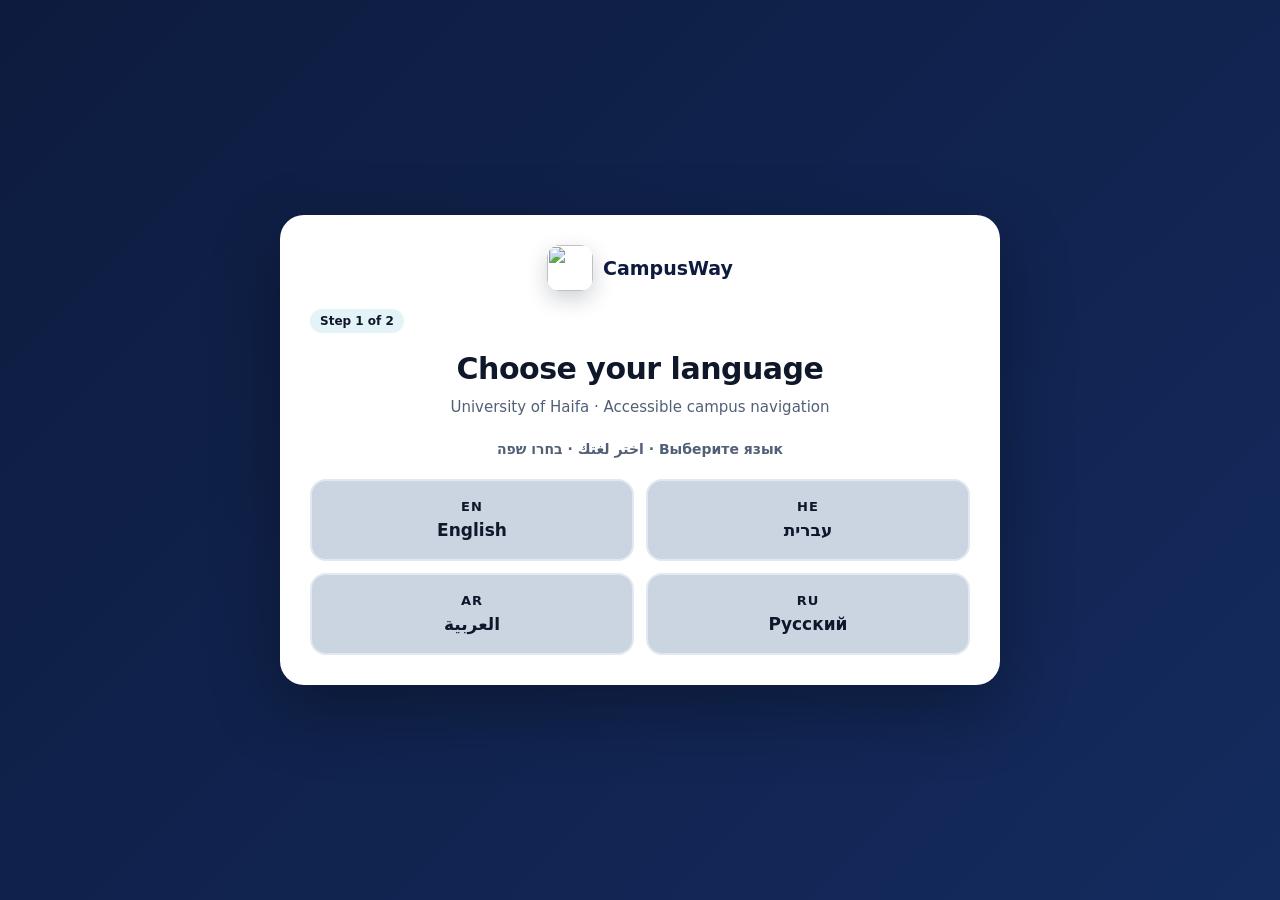
==== commit 721876a5: "Clarify routing code and make tests tolerate formatting changes" ====
--- a/index.html
+++ b/index.html
@@ -6,6 +6,8 @@
 <title>CampusWay — University of Haifa</title>
 <link rel="stylesheet" href="app/vendor/leaflet.css" />
 <link rel="manifest" href="manifest.json">
+<link rel="icon" type="image/png" sizes="192x192" href="app/vendor/images/icon-192.png">
+<link rel="apple-touch-icon" href="app/vendor/images/apple-touch-icon.png">
 <meta name="theme-color" content="#0D1B3E">
 <script src="app/vendor/leaflet.js"></script>
 <script src="app/prototype/data.js"></script>
@@ -15,6 +17,8 @@
 <script src="app/ui/qr-code.js"></script>
 <script src="app/ui/share.js"></script>
 <script src="app/ui/campus-status.js"></script>
+<script src="app/ui/speech-voice.js"></script>
+<script src="app/ui/haptics.js"></script>
 
 <link rel="stylesheet" href="app/ui/campusway.css">
 <link rel="stylesheet" href="app/ui/campus-map.css">
@@ -93,7 +97,17 @@
   <div id="cwAnnouncements" class="cw-announcements" hidden></div>
 
   <div class="app">
-    <aside class="sidebar" aria-label="Route planner">
+    <aside class="sidebar" id="sidebar" aria-label="Route planner">
+  <button
+    class="sheet-handle"
+    id="sheetHandle"
+    type="button"
+    aria-label="Resize route panel"
+    aria-controls="sidebar"
+    aria-expanded="true"
+  >
+    <span aria-hidden="true"></span>
+  </button>
 
       <!-- Route planner: From → To -->
       <section class="panel planner" aria-labelledby="lbl-plan-route">
@@ -172,7 +186,10 @@
       <section class="route-card" id="routeCard" aria-live="polite" aria-label="Route">
         <div class="route-card-head">
           <div class="route-eta" id="routeEta">4 min</div>
-          <button class="route-close" type="button" onclick="closeRoute()" aria-label="Clear route" title="Clear route">✕</button>
+         <button class="route-close" type="button" onclick="confirmCancelJourney()" aria-label="Cancel journey" title="Cancel journey">
+            <span aria-hidden="true">✕</span>
+            <span id="lbl-cancel-journey">Cancel journey</span>
+          </button>
         </div>
                <div class="route-info">
           <strong id="routeTitle">Route</strong>
@@ -195,6 +212,17 @@
           <ol class="route-steps" id="routeSteps"></ol>
         </div>
       </section>
+
+      <script>
+          {
+            const planner = document.querySelector('.sidebar > .planner');
+            const card = document.getElementById('routeCard');
+
+            if(planner && card){
+              planner.before(card);
+            }
+          }
+      </script>
 
       <!-- Already inside a building: go straight to indoor navigation -->
       <!-- Hidden for now: routes are planned through the main search. -->
@@ -767,7 +795,7 @@
     profile:'Профиль доступности',
     liveAlert:'Полезная информация',
     navigateHere:'Проложить маршрут',
-    routeFrom:'От',
+    routeFrom:'Маршрут:',
     optimizedFor:'Маршрут для профиля',
     gpsActive:'Используется ваше местоположение GPS',
     currentLocation:'вашего текущего местоположения',
@@ -802,7 +830,7 @@
     continueIndoors:'Продолжить внутри →', switchingIndoor:'Переход к навигации внутри здания…', room:'Аудитория',
     yourLocation:'Ваше местоположение', hour:'ч', hours:'ч', noBuildingOrRoom:'Подходящее здание или аудитория не найдены.',
     planRoute:'Планирование маршрута', campusMapLabel:'Карта кампуса', zoomIn:'Увеличить', zoomOut:'Уменьшить', closePopup:'Закрыть всплывающее окно', servicesHint:'Ближайшие к начальной точке', mapKey:'Обозначения', changeProfile:'Изменить',
-    startIndoorRoute:'Начать маршрут внутри →', startIndoorFirst:'Сначала начните внутренний маршрут. Указания снаружи появятся после выхода.', nearestShelter:'Ближайшее укрытие', routeTo:'до', clearRoute:'Очистить маршрут',
+    startIndoorRoute:'Начать маршрут внутри →', startIndoorFirst:'Сначала начните внутренний маршрут. Указания снаружи появятся после выхода.', nearestShelter:'Ближайшее укрытие', routeTo:'—', clearRoute:'Очистить маршрут',
     headerSub:'Хайфский университет · Доступная навигация', useMyLocation:'Использовать моё местоположение', voiceSearch:'Голосовой поиск',
     showCampus:'Показать весь кампус', outOfService:'Не работает', voiceError:'Голосовой поиск не сработал. Попробуйте снова или введите текст.',
     noMatchHint:'Попробуйте название здания, номер аудитории (например, 5001) или место, например библиотеку.',
@@ -889,6 +917,23 @@
   sharedLinkMissing:'Место из этой общей ссылки больше не отмечено на карте.',
   outdoorElevator:'Наружный лифт (Главное здание, этаж 600)', restroomLabel:'Туалет'
 });
+// Shown when the shelter button or a reminder cannot start from the phone's position.
+Object.assign(T.en, {
+  startGateNoLocation:'Could not get your location, so directions start at {gate}. Change “From” to start somewhere else.',
+  startGateOffCampus:'You seem to be off campus, so directions start at {gate}. Change “From” to start somewhere else.'
+});
+Object.assign(T.he, {
+  startGateNoLocation:'לא הצלחנו לאתר את המיקום שלך, ולכן ההוראות מתחילות ב{gate}. שנה את „מאיפה” כדי להתחיל ממקום אחר.',
+  startGateOffCampus:'נראה שאתה מחוץ לקמפוס, ולכן ההוראות מתחילות ב{gate}. שנה את „מאיפה” כדי להתחיל ממקום אחר.'
+});
+Object.assign(T.ar, {
+  startGateNoLocation:'تعذّر تحديد موقعك، لذلك تبدأ الاتجاهات من {gate}. غيّر „من“ للبدء من مكان آخر.',
+  startGateOffCampus:'يبدو أنك خارج الحرم الجامعي، لذلك تبدأ الاتجاهات من {gate}. غيّر „من“ للبدء من مكان آخر.'
+});
+Object.assign(T.ru, {
+  startGateNoLocation:'Не удалось определить ваше местоположение, поэтому маршрут начинается здесь: {gate}. Измените поле «Откуда», чтобы начать из другого места.',
+  startGateOffCampus:'Похоже, вы не на кампусе, поэтому маршрут начинается здесь: {gate}. Измените поле «Откуда», чтобы начать из другого места.'
+});
 Object.assign(T.en, {
   nearestRestroom:'Nearest restroom', nearestFood:'Food & cafés near me', nearestShop:'Shops near me',
   nearestClinic:'University clinic', nearestLibrary:'Nearest library', nearestGym:'Nearest gym',
@@ -1178,7 +1223,8 @@
   'Rabin Building': 'rabin',
   'Student House': 'student',
   'Terrace Building': 'madriga',
-  'Education and Science': 'education'
+  'Education and Science': 'education',
+  'Multi-Purpose Building': 'multi-purpose'
 };
 
 // Non-blocking messages (replaces browser alert() popups).
@@ -1205,10 +1251,13 @@
   buildProfiles();
   if(currentProfile !== 'general') showAlert(currentProfile);
   buildLegend();
+  if(typeof refreshMarkerNames === 'function') refreshMarkerNames();
   buildFavouriteList();
   if(window.CampusUI) window.CampusUI.refresh();
   if(typeof refreshRouteSteps === 'function') refreshRouteSteps();
   renderSettingsLanguageChoices();
+  if(audioOn) CampusSpeech.checkVoice(l);
+  else CampusSpeech.hideMissingVoice();
 
   return true;
 }
@@ -1515,10 +1564,17 @@
 
 function scheduleTargetLabel(target){
   if(!target) return '';
-  const building = CAMPUS_DATA.buildings.find(item => item.name === target.buildingName);
-  const buildingLabel = building ? localizedBuildingName(building) : target.buildingName;
+
+  const building = CAMPUS_DATA.buildings.find(
+    item => item.name === target.buildingName
+  );
+
+  const buildingLabel = building
+    ? localizedBuildingName(building)
+    : target.buildingName;
+
   return target.kind === 'room'
-    ? `${target.label} — ${buildingLabel}`
+    ? `${t.room} ${target.label} · ${buildingLabel}`
     : buildingLabel;
 }
 
@@ -1625,10 +1681,45 @@
     hideScheduleDestinationSuggestions();
     return;
   }
-  const matches = [...scheduleTargets.values()]
-    .filter(target => scheduleTargetMatches(target, query))
-    .sort((a, b) => scheduleTargetLabel(a).localeCompare(scheduleTargetLabel(b), undefined, {numeric:true}))
-    .slice(0, 7);
+const seen = new Set();
+
+const matches = [...scheduleTargets.values()]
+  .filter(target => scheduleTargetMatches(target, query))
+  .filter(target => {
+    const key = target.kind === 'room'
+      ? `room:${target.buildingKey}:${String(target.label)
+          .trim()
+          .toLowerCase()}`
+      : target.id;
+
+    if(seen.has(key)) return false;
+
+    seen.add(key);
+    return true;
+  })
+.sort((a, b) => {
+  const normalizedQuery = query.trim().toLowerCase();
+
+  const rank = target => {
+    const label = String(
+      target.kind === 'room'
+        ? target.label
+        : scheduleTargetLabel(target)
+    ).trim().toLowerCase();
+
+    if(label === normalizedQuery) return 0;
+    if(label.startsWith(normalizedQuery)) return 1;
+    return 2;
+  };
+
+  return rank(a) - rank(b) ||
+    scheduleTargetLabel(a).localeCompare(
+      scheduleTargetLabel(b),
+      undefined,
+      {numeric: true}
+    );
+})
+  .slice(0, 7);
   box.innerHTML = '';
   matches.forEach(target => {
     const option = document.createElement('button');
@@ -1754,8 +1845,25 @@
   dismissScheduleReminder();
   if(!entry?.target) return;
   const target = entry.target;
+  // The reminder appears wherever the student is: start the route from there.
+  await startFromPhoneWhenUnset();
   if(target.kind === 'room'){
-    await pickIndoorDestination(target.nodeId, target.label, target.buildingKey, target.label);
+    const building = CAMPUS_DATA.buildings.find(
+  item => item.name === target.buildingName
+);
+
+const buildingLabel = building
+  ? localizedBuildingName(building)
+  : target.buildingName;
+
+const roomLabel = `${t.room} ${String(target.label).replace(/^room\s+/i, '')}`;
+
+await pickIndoorDestination(
+  target.nodeId,
+  target.label,
+  target.buildingKey,
+  `${roomLabel} · ${buildingLabel}`
+);
   }else{
     await pickDestination(target.name, target.lat, target.lng);
   }
@@ -2142,12 +2250,15 @@
       'خطط للمسار بالصوت'
     );
 
-  document.getElementById('visualVoiceStopBtn').textContent =
+  const stopButton = document.getElementById('visualVoiceStopBtn');
+  stopButton.textContent =
     visualVoiceText(
       'Stop voice planning',
       'עצור תכנון קולי',
       'أوقف التخطيط الصوتي'
     );
+  // Only offered while voice planning is running.
+  stopButton.style.display = visualVoiceActive ? '' : 'none';
 }
 
 function applyTranslations(){
@@ -2302,11 +2413,19 @@
     renderScheduleForm();
     renderScheduleList();
   }
-  const closeButton = document.querySelector('.route-close');
-  if(closeButton){
-    closeButton.title = t.clearRoute;
-    closeButton.setAttribute('aria-label', t.clearRoute);
-  }
+const closeButton = document.querySelector('.route-close');
+const cancelLabel = {
+  en: 'Cancel journey',
+  he: 'ביטול המסלול',
+  ar: 'إلغاء الرحلة',
+  ru: 'Отменить маршрут'
+}[lang] || 'Cancel journey';
+
+if(closeButton){
+  closeButton.title = cancelLabel;
+  closeButton.setAttribute('aria-label', cancelLabel);
+  closeButton.querySelector('#lbl-cancel-journey').textContent = cancelLabel;
+}
 }
 
 // ═══════════════════════════════════════════
@@ -2315,13 +2434,30 @@
 
 
 function getVoice(){
+  const appleMobile =
+  /iPhone|iPad|iPod/i.test(navigator.userAgent) ||
+  (navigator.platform === 'MacIntel' && navigator.maxTouchPoints > 1);
+
+if(appleMobile) return null;
   const voices = window.speechSynthesis.getVoices();
-  const prefix = languageSpeechLocale().split('-')[0];
-  return voices.find(v=>v.lang.startsWith(prefix+'-') && /google|natural/i.test(v.name))
-      || voices.find(v=>v.lang.startsWith(prefix))
-      || voices.find(v=>/en-US/i.test(v.lang))
-      || voices.find(v=>/^en/i.test(v.lang))
-      || null;
+  const locale = languageSpeechLocale();
+  const prefix = locale.split('-')[0].toLowerCase();
+  const key = `campusway.speechVoice.${prefix}`;
+
+  let saved = null;
+  try{
+    saved = sessionStorage.getItem(key);
+  }catch(error){}
+
+  const voice = CampusSpeech.pickVoice(voices, lang, saved);
+
+  if(voice){
+    try{
+      sessionStorage.setItem(key, voice.voiceURI);
+    }catch(error){}
+  }
+
+  return voice;
 }
 
 function hasNativeLangVoice(){
@@ -2331,11 +2467,20 @@
   return voices.some(v=>v.lang.startsWith(prefix));
 }
 
+// No voice for the app language: an English voice would read only the
+// numbers, so say nothing and show how to add a voice instead.
+function speechVoiceMissing(){
+  if(CampusSpeech.voiceState(lang) !== 'missing') return false;
+  CampusSpeech.showMissingVoice(lang);
+  return true;
+}
+
 function speak(text){
   if(!audioOn) return;
   if(!('speechSynthesis' in window)) return;
+  if(speechVoiceMissing()) return;
   window.speechSynthesis.cancel();
-  const utter = new SpeechSynthesisUtterance(text);
+  const utter = new SpeechSynthesisUtterance(CampusSpeech.speechText(text, lang));
   utter.rate = 0.97; utter.pitch = 1;
   const v = getVoice();
   const appSpeechLang = languageSpeechLocale();
@@ -2345,6 +2490,9 @@
   } else {
     utter.lang = appSpeechLang;
   }
+  utter.onerror = event => {
+    if(CampusSpeech.isVoiceError(event)) CampusSpeech.showMissingVoice(lang);
+  };
   window.speechSynthesis.speak(utter);
 }
 
@@ -2365,9 +2513,17 @@
     voiceArea.classList.toggle('show', audioOn);
   }
 
+  if(audioOn){
+    // Turning the guide on shows the notice again; a restored setting
+    // shows it once per visit.
+    CampusSpeech.checkVoice(lang, {force: announce});
+  }else{
+    CampusSpeech.hideMissingVoice();
+  }
+
   if(audioOn && announce){
     speak(t.audioOn);
-  }else if('speechSynthesis' in window){
+  }else if(!audioOn && 'speechSynthesis' in window){
     window.speechSynthesis.cancel();
   }
 }
@@ -2652,9 +2808,28 @@
   attributionControl: false,
   minZoom: 14.5,
   maxZoom: 20,
-  maxBounds: campusBounds,
-  maxBoundsViscosity: 1.0
+  /*maxBounds: campusBounds,
+  maxBoundsViscosity: 1.0*/
 }).setView(center, 16);
+
+// Screen readers: Leaflet makes every marker a focusable button but only gives it
+// a hover title, so the symbol inside (+, ▲, ≡, 🚬) or nothing at all was read out.
+// The marker's title becomes its accessible name, also after setIcon().
+const initMarkerIcon = L.Marker.prototype._initIcon;
+L.Marker.prototype._initIcon = function(){
+  initMarkerIcon.call(this);
+  if(this._icon && this.options.title) this._icon.setAttribute('aria-label', this.options.title);
+};
+
+function setMarkerName(marker, name){
+  if(!marker || !name) return;
+  marker.options.title = name;
+  const element = marker.getElement();
+  if(element){
+    element.title = name;
+    element.setAttribute('aria-label', name);
+  }
+}
 
 L.tileLayer('https://tile.openstreetmap.org/{z}/{x}/{y}.png', {
    maxNativeZoom: 19,
@@ -2898,7 +3073,7 @@
     iconAnchor:[15,15]
   });
 
-  const m = L.marker([b.lat,b.lng],{icon, title: b.name, alt: b.name}).addTo(map);
+  const m = L.marker([b.lat,b.lng],{icon, title: localizedBuildingName(b), alt: b.name}).addTo(map);
 
   m.buildingData = b;
 
@@ -2952,11 +3127,15 @@
 // Restrooms — blue, small
 const restroomMarkers = [];
 
+function restroomMarkerName(restroom){
+  return `${t.restroomLabel} — ${restroom.name}`;
+}
+
 CAMPUS_DATA.points.restrooms.slice(0,30).forEach((r, restroomIndex)=>{
   const icon = L.divIcon({className:'',
     html:`<div style="width:14px;height:14px;border-radius:50%;background:#0891B2;border:2px solid #fff;box-shadow:0 2px 5px rgba(0,0,0,.2);"></div>`,
     iconSize:[14,14],iconAnchor:[7,7]});
-const marker = L.marker([r.lat,r.lng],{icon})
+const marker = L.marker([r.lat,r.lng],{icon, title:restroomMarkerName(r)})
   .bindPopup(() => `<b>🚻</b> ${r.name}
     <button class="building-popup-btn secondary" onclick="openRestroomReport(${restroomIndex})">⚠ ${t.reportProblem}</button>`);
 
@@ -2970,7 +3149,7 @@
   const icon = L.divIcon({className:'',
     html:`<div style="width:18px;height:18px;border-radius:50%;background:#9CA3AF;border:2px solid #fff;box-shadow:0 2px 5px rgba(0,0,0,.2);"></div>`,
     iconSize:[18,18],iconAnchor:[9,9]});
-const marker = L.marker([g.lat,g.lng],{icon})
+const marker = L.marker([g.lat,g.lng],{icon, title:localizedBuildingNameByEnglishName(g.name)})
   .addTo(map)
   .bindPopup(() =>
   `<b>🚪</b> ${localizedBuildingNameByEnglishName(g.name)}`
@@ -2983,21 +3162,16 @@
 const foodMarkers = [];
 
 const normalFoodIcon = L.divIcon({
-  className:'',
-  html:`<div style="width:14px;height:14px;border-radius:50%;background:#00B09B;border:2px solid #fff;box-shadow:0 2px 5px rgba(0,0,0,.2);"></div>`,
-  iconSize:[14,14],
-  iconAnchor:[7,7]
+  className: '',
+  html: `<div style="width:14px;height:14px;border-radius:50%;background:#00B09B;border:2px solid #fff;box-shadow:0 2px 5px rgba(0,0,0,.2);"></div>`,
+  iconSize: [14, 14],
+  iconAnchor: [7, 7]
 });
 
 function routeToFoodPlace(food){
-
   // Outdoor-only food place
   if(!food.indoor){
-    routeTo(
-      food.name,
-      food.lat,
-      food.lng
-    );
+    routeTo(food.name, food.lat, food.lng);
     return;
   }
 
@@ -3029,8 +3203,7 @@
     education: 'Education and Science'
   };
 
-  const buildingName =
-    buildingNameByKey[food.indoor.buildingKey];
+  const buildingName = buildingNameByKey[food.indoor.buildingKey];
 
   const building = CAMPUS_DATA.buildings.find(
     b => b.name === buildingName
@@ -3038,54 +3211,62 @@
 
   if(!building) return;
 
-  // Keep the indoor destination so "Continue indoors" leads to the place itself.
   routeTo(
     building.name,
     building.lat,
     building.lng,
-    {keepIndoorContext:true}
+    {keepIndoorContext: true}
   );
 }
 
-CAMPUS_DATA.points.food.forEach(f=>{
-  const marker = L.marker([f.lat,f.lng],{
-    icon: normalFoodIcon
+CAMPUS_DATA.points.food.forEach(f => {
+  const marker = L.marker([f.lat, f.lng], {
+    icon: normalFoodIcon,
+    title: localizedPlaceName(f)
   })
-  .addTo(map)
-  .bindPopup(() => `
-    <b>🍽️ ${localizedPlaceName(f)}</b>
-    ${placeHoursHtml(f.name)}
-
-    <button
-      class="building-popup-btn"
-      onclick='routeToFoodPlace(${JSON.stringify(f)})'
-    >
-      ${t.navigateHere}
-    </button>
-    <button class="building-popup-btn secondary" onclick="sharePlace('${f.name.replace(/'/g,"\\'")}', '${f.indoor?.buildingKey || ''}')">↗ ${t.shareLabel}</button>
-  `);
+    .addTo(map)
+    .bindPopup(() => `
+      <b>🍽️ ${localizedPlaceName(f)}</b>
+      ${placeHoursHtml(f.name)}
+
+      <button
+        class="building-popup-btn"
+        onclick='routeToFoodPlace(${JSON.stringify(f)})'
+      >
+        ${t.navigateHere}
+      </button>
+
+      ${popupFavouriteButton({
+        ...f,
+        kind: 'place',
+        serviceType: 'food'
+      })}
+
+      <button
+        class="building-popup-btn secondary"
+        onclick="sharePlace('${f.name.replace(/'/g,"\\'")}', '${f.indoor?.buildingKey || ''}')"
+      >
+        ↗ ${t.shareLabel}
+      </button>
+    `);
 
   marker.foodData = f;
   foodMarkers.push(marker);
 });
 
-// Shops & services — blue
+// Shops & services — amber
 const shopMarkers = [];
 
 const normalShopIcon = L.divIcon({
-  className:'',
+  className: '',
   html: `<div style="width:14px;height:14px;border-radius:50%;background:#F59E0B;border:2px solid #fff;box-shadow:0 2px 5px rgba(0,0,0,.2);"></div>`,
-  iconAnchor:[7,7]
+  iconAnchor: [7, 7]
 });
+
 function routeToShopPlace(shop){
-
   // Outdoor-only shop
   if(!shop.indoor){
-    routeTo(
-      shop.name,
-      shop.lat,
-      shop.lng
-    );
+    routeTo(shop.name, shop.lat, shop.lng);
     return;
   }
 
@@ -3117,8 +3298,7 @@
     education: 'Education and Science'
   };
 
-  const buildingName =
-    buildingNameByKey[shop.indoor.buildingKey];
+  const buildingName = buildingNameByKey[shop.indoor.buildingKey];
 
   const building = CAMPUS_DATA.buildings.find(
     b => b.name === buildingName
@@ -3126,38 +3306,50 @@
 
   if(!building) return;
 
-  // Keep the indoor destination so "Continue indoors" leads to the place itself.
   routeTo(
     building.name,
     building.lat,
     building.lng,
-    {keepIndoorContext:true}
+    {keepIndoorContext: true}
   );
 }
 
-CAMPUS_DATA.points.shops.forEach(s=>{
-  const marker = L.marker([s.lat,s.lng],{
-    icon: normalShopIcon
+CAMPUS_DATA.points.shops.forEach(s => {
+  const marker = L.marker([s.lat, s.lng], {
+    icon: normalShopIcon,
+    title: localizedPlaceName(s)
   })
-  .addTo(map)
-  .bindPopup(() => `
-    <b>🛍️ ${localizedPlaceName(s)}</b>
-    ${placeHoursHtml(s.name)}
-
-    <button
-      class="building-popup-btn"
-      onclick='routeToShopPlace(${JSON.stringify(s)})'
-    >
-      ${t.navigateHere}
-    </button>
-    <button class="building-popup-btn secondary" onclick="sharePlace('${s.name.replace(/'/g,"\\'")}', '${s.indoor?.buildingKey || ''}')">↗ ${t.shareLabel}</button>
-  `);
+    .addTo(map)
+    .bindPopup(() => `
+      <b>🛍️ ${localizedPlaceName(s)}</b>
+      ${placeHoursHtml(s.name)}
+
+      <button
+        class="building-popup-btn"
+        onclick='routeToShopPlace(${JSON.stringify(s)})'
+      >
+        ${t.navigateHere}
+      </button>
+
+      ${popupFavouriteButton({
+        ...s,
+        kind: 'place',
+        serviceType: 'shop'
+      })}
+
+      <button
+        class="building-popup-btn secondary"
+        onclick="sharePlace('${s.name.replace(/'/g,"\\'")}', '${s.indoor?.buildingKey || ''}')"
+      >
+        ↗ ${t.shareLabel}
+      </button>
+    `);
 
   marker.shopData = s;
   shopMarkers.push(marker);
 });
 
-// Smoking areas — map markers only; no legend entry
+// Smoking areas
 const smokingMarkers = [];
 
 (CAMPUS_DATA.points.smoking || []).forEach(place => {
@@ -3187,8 +3379,8 @@
         font-size:12px;
       ">🚬</div>
     `,
- iconSize: [20, 20],
-iconAnchor: [10, 10]
+    iconSize: [20, 20],
+    iconAnchor: [10, 10]
   });
 
   const marker = L.marker([place.lat, place.lng], {
@@ -3213,10 +3405,18 @@
         routeTo(smokingLabel(), place.lat, place.lng);
       };
 
-      popup.append(heading, button);
+      const saveButton = popupFavouriteElement({
+        ...place,
+        kind: 'place',
+        serviceType: 'smoking',
+        name: place.name || 'Smoking area'
+      });
+
+      popup.append(heading, button, saveButton);
       return popup;
     });
 
+  marker.nameFor = smokingLabel;
   smokingMarkers.push(marker);
 });
 
@@ -3227,7 +3427,7 @@
   const icon = L.divIcon({className:'',
     html:`<div style="width:18px;height:18px;border-radius:50%;background:#EF4444;border:2px solid #fff;box-shadow:0 2px 5px rgba(0,0,0,.2);display:flex;align-items:center;justify-content:center;color:#fff;font-size:.6875rem;font-weight:900;">+</div>`,
     iconSize:[18,18],iconAnchor:[9,9]});
-const marker = L.marker([c.lat,c.lng],{icon})
+const marker = L.marker([c.lat,c.lng],{icon, title:t.legendClinic})
   .addTo(map)
   .bindPopup(() => `<b>🏥</b> ${t.legendClinic}${placeHoursHtml(c.name)}
     <button class="building-popup-btn" onclick="map.closePopup();routeTo('${c.name.replace(/'/g,"\\'")}',${c.lat},${c.lng})">${t.navigateHere}</button>
@@ -3308,11 +3508,16 @@
     html:`<div style="width:18px;height:18px;border-radius:4px;background:${bg};border:2px solid #fff;box-shadow:0 2px 5px rgba(0,0,0,.2);display:flex;align-items:center;justify-content:center;color:#fff;font-size:.625rem;font-weight:900;">${broken ? '✕' : isElevator ? '▲' : '≡'}</div>`,
     iconSize:[18,18],iconAnchor:[9,9]});
 }
+function verticalMarkerName(v){
+  if(v.type !== 'elevator') return t.legendStairs;
+  const broken = window.CampusStatus && CampusStatus.isElevatorOut('campus', v.statusId);
+  return broken ? `${t.legendElevator} — ${t.outOfService}` : t.legendElevator;
+}
 const verticalMarkers = [];
 vertical.forEach(v=>{
   const isElevator = v.type === 'elevator';
   if(isElevator) v.statusId = OUTDOOR_ELEVATOR_ID;
-  const marker = L.marker([v.lat,v.lng],{icon:verticalIcon(v)}).addTo(map)
+  const marker = L.marker([v.lat,v.lng],{icon:verticalIcon(v), title:verticalMarkerName(v)}).addTo(map)
     .bindPopup(() => {
       const broken = isElevator && window.CampusStatus &&
         CampusStatus.isElevatorOut('campus', v.statusId);
@@ -3322,7 +3527,10 @@
   verticalMarkers.push({marker, v});
 });
 function refreshVerticalMarkers(){
-  verticalMarkers.forEach(({marker, v}) => marker.setIcon(verticalIcon(v)));
+  verticalMarkers.forEach(({marker, v}) => {
+    setMarkerName(marker, verticalMarkerName(v));
+    marker.setIcon(verticalIcon(v));
+  });
 }
 
 function buildLegend(){
@@ -3338,7 +3546,16 @@
     <div class="legend-row">${dot('#F59E0B','50%','','🛍️')} ${t.legendShop}</div>
     <div class="legend-row">${dot('#8B5CF6','4px','▲','▲')} ${t.legendElevator}</div>
     <div class="legend-row">${dot('#64748B','4px','≡','≡')} ${t.legendStairs}</div>
-    <div class="legend-row">${dot('#EF4444','50%','+','+')} ${t.legendClinic}</div>`;
+   <div class="legend-row">${dot('#EF4444','50%','+','+')} ${t.legendClinic}</div>
+<div class="legend-row">${dot('var(--danger)','50%','🛡️','🛡️')} ${outdoorShelterName()}</div>
+<div class="legend-row">${dot('#475569','50%','🚬','🚬')} ${
+  {
+    en: 'Smoking area',
+    he: 'אזור עישון',
+    ar: 'منطقة تدخين',
+    ru: 'Место для курения'
+  }[lang] || 'Smoking area'
+}</div>`;
 }
 // Auto-fit map to show all buildings
 const allLatLngs = CAMPUS_DATA.buildings.map(b=>[b.lat,b.lng]);
@@ -3722,15 +3939,19 @@
 async function restSpaceJourneySeconds(match, start){
   const destinationKey = match.buildingKey;
 
+  const sharedElevatorUsable = !sharedElevatorOutOfService();
+
   const usesIndoorConnection =
     start.buildingKey === destinationKey ||
-    Boolean(
-      SHARED_INDOOR_TRANSFERS[
-        `${start.buildingKey}:${destinationKey}`
-      ]
-    ) ||
-    (start.buildingKey === 'main' && destinationKey === 'madriga') ||
-    (start.buildingKey === 'madriga' && destinationKey === 'main');
+    (sharedElevatorUsable && (
+      Boolean(
+        SHARED_INDOOR_TRANSFERS[
+          `${start.buildingKey}:${destinationKey}`
+        ]
+      ) ||
+      (start.buildingKey === 'main' && destinationKey === 'madriga') ||
+      (start.buildingKey === 'madriga' && destinationKey === 'main')
+    ));
 
   if(usesIndoorConnection){
     return restSpaceIndoorJourneySeconds(match, start);
@@ -3764,7 +3985,7 @@
     }
 
     // Madriga may reach an outdoor destination through Rabin.
-    if(start.buildingKey === 'madriga'){
+    if(start.buildingKey === 'madriga' && sharedElevatorUsable){
       const connection = SHARED_INDOOR_TRANSFERS['madriga:rabin'];
       const transfers = start.accessible
         ? [connection.mobility]
@@ -3822,7 +4043,9 @@
     });
   }
 
-  let bestSeconds = Infinity;
+    let bestSeconds = Infinity;
+  let bestNoise = Infinity;
+  match.passesNoisyArea = false;
 
   for(const entrance of destinationEntrances){
     const destinationSeconds = await getIndoorLegEtaSeconds(
@@ -3861,8 +4084,18 @@
           ) +
           destinationSeconds;
 
-        if(Number.isFinite(seconds)){
-          bestSeconds = Math.min(bestSeconds, seconds);
+        const noise = outdoorRoute.passesNoisyArea ? 1 : 0;
+
+        if(
+          Number.isFinite(seconds) &&
+          (
+            noise < bestNoise ||
+            (noise === bestNoise && seconds < bestSeconds)
+          )
+        ){
+          bestNoise = noise;
+          bestSeconds = seconds;
+          match.passesNoisyArea = noise === 1;
         }
       }catch(error){
         console.warn('Could not compare rest-space route:', error);
@@ -3923,6 +4156,12 @@
   if(!startIsUnchanged()) return null;
 
   ranked.sort((a, b) =>
+    (
+      currentProfile === 'mental'
+        ? Number(a.passesNoisyArea === true) -
+          Number(b.passesNoisyArea === true)
+        : 0
+    ) ||
     a.seconds - b.seconds ||
     a.buildingKey.localeCompare(b.buildingKey) ||
     String(a.node.id).localeCompare(String(b.node.id))
@@ -3933,6 +4172,12 @@
 
 let restSpacePreviewRequestId = 0;
 let restSpacePreviewMarkers = [];
+
+// Named like the button that shows them (Quiet spaces, or Rest Spaces for Sensory & Wellbeing).
+function restSpaceMarkerName(building){
+  const label = document.getElementById('lbl-service-landmarks')?.textContent || t.serviceRestSpaces;
+  return `${label} · ${localizedBuildingName(building)}`;
+}
 
 function clearRestSpacePreview(){
   restSpacePreviewRequestId++;
@@ -4144,7 +4389,17 @@
 
 button.style.width = '100%';
 reportButton.style.width = '100%';
-actions.append(button, reportButton);
+const saveButton = popupFavouriteElement({
+  kind: 'indoor',
+  name: String(place.node.label || place.node.type).trim(),
+  nodeId: place.node.id,
+  type: place.node.type,
+  buildingKey: place.buildingKey,
+  buildingName: place.building.name,
+  floor: place.floor
+});
+
+actions.append(button, saveButton, reportButton);
 row.append(description, actions);      popup.appendChild(row);    }
 
     const marker = L.marker(
@@ -4156,7 +4411,7 @@
           iconSize: [44, 44],
           iconAnchor: [22, 22]
         }),
-        title: t.serviceRestSpaces,
+        title: restSpaceMarkerName(group[0].building),
         zIndexOffset: 500
       }
     );
@@ -4166,6 +4421,7 @@
       maxWidth: 230
     });
     marker.addTo(map);
+    marker.nameFor = () => restSpaceMarkerName(group[0].building);
     restSpacePreviewMarkers.push(marker);
   }
 }
@@ -4287,9 +4543,14 @@
             building,
             buildingKey: item.buildingKey,
             serviceType: type,
+            // Gym and library nodes are labelled in lower-case English in the maps.
             displayLabel: type === 'rest-space'
               ? t.suggestedRestSpace
-              : String(node.label || node.type).trim(),
+              : type === 'gym'
+                ? t.serviceGym
+                : type === 'library'
+                  ? t.serviceLibrary
+                  : String(node.label || node.type).trim(),
             distance: Math.hypot(
               building.lat - start.lat,
               building.lng - start.lng
@@ -4526,6 +4787,7 @@
 
     if(!clinic) return;
 
+    showServiceDestination(t.nearestClinic);
     routeTo(
       clinic.name,
       clinic.lat,
@@ -4595,6 +4857,7 @@
     ru: 'Место для курения'
   })[lang] || 'Smoking area';
 
+  showServiceDestination(label);
   await routeTo(
     label,
     nearestSmoking.lat,
@@ -4624,18 +4887,20 @@
   if(!nearest) return;
 
   if(type === 'restroom'){
+    const restroomLabel = {
+      en: 'Nearest restroom',
+      he: 'השירותים הקרובים ביותר',
+      ar: 'أقرب مرحاض',
+      ru: 'Ближайший туалет'
+    }[lang] || 'Nearest restroom';
+    showServiceDestination(restroomLabel);
     sessionStorage.setItem(
       'indoorContext',
       JSON.stringify({
         entranceId: null,
         startNodeId: null,
         destinationLabel: 'Restroom',
-        destinationDisplayLabel: {
-          en: 'Nearest restroom',
-          he: 'השירותים הקרובים ביותר',
-          ar: 'أقرب مرحاض',
-          ru: 'Ближайший туалет'
-        }[lang] || 'Nearest restroom',
+        destinationDisplayLabel: restroomLabel,
         destinationType: 'restroom',
         buildingKey: nearest.buildingKey
       })
@@ -4659,6 +4924,7 @@
   }
 
   if(type === 'shelter'){
+    showServiceDestination(t.nearestShelter);
     sessionStorage.setItem(
       'indoorContext',
       JSON.stringify({
@@ -4693,6 +4959,14 @@
     nearest.lat,
     nearest.lng
   );
+}
+
+// Routes started from Services Near Me name their destination in "To"
+// (it used to keep showing the previous destination).
+function showServiceDestination(label){
+  const input = document.getElementById('searchInput');
+  if(input) input.value = label || '';
+  selectedSearchDestination = null;
 }
 
 function showFoodPlaces(){
@@ -4961,6 +5235,19 @@
   }
 };
 
+// Terrace floor 4 and Rabin floor 5 are joined by one elevator: elevator 1 in
+// both buildings' graphs (floor4_n43 / floor5_n104). While the live status
+// lists it out of service in either building, no journey may use it.
+const SHARED_ELEVATOR_CONNECTORS = {madriga:'elevator1', rabin:'elevator1'};
+
+function sharedElevatorOutOfService(){
+  return typeof CampusStatus !== 'undefined' &&
+    Object.entries(SHARED_ELEVATOR_CONNECTORS).some(
+      ([building, connectorId]) =>
+        CampusStatus.isElevatorOut(building, connectorId)
+    );
+}
+
 function sharedIndoorTransfer(
   originBuilding,
   destinationBuilding,
@@ -4971,24 +5258,9 @@
       `${originBuilding}:${destinationBuilding}`
     ];
 
-  if(!connection) return null;
-
-  const mobilitySelected =
-    currentProfile === 'mobility';
-
-  if(mobilitySelected){
-    return connection.mobility;
-  }
-
-  if(method === 'elevator'){
-    return connection.mobility;
-  }
-
-  if(method === 'stairs'){
-    return connection.standard;
-  }
-
-  return connection.standard;
+  if(!connection || sharedElevatorOutOfService()) return null;
+
+  return connection.mobility;
 }
 
 async function chooseSharedIndoorTransfer(
@@ -4996,88 +5268,10 @@
   destinationBuilding,
   endpoints = null
 ){
-  const connection =
-    SHARED_INDOOR_TRANSFERS[`${originBuilding}:${destinationBuilding}`];
-
-  if(!connection) return null;
-
-  if(currentProfile === 'mobility'){
-    return connection.mobility;
-  }
-
-  let context = {};
-
-  try{
-    context = JSON.parse(
-      sessionStorage.getItem('indoorContext') || '{}'
-    );
-  }catch(error){}
-
-  const startId = endpoints
-    ? endpoints.startNodeId
-    : customStart?.nodeId;
-
-  const destinationIds = endpoints
-    ? [endpoints.destinationNodeId].filter(Boolean)
-    : context.destinationNodeId
-      ? [context.destinationNodeId]
-      : (context.destinationNodeIds || []);
-
-  // Keep existing building-only behavior when exact endpoints are unavailable.
-  if(!startId || !destinationIds.length){
-    return sharedIndoorTransfer(originBuilding, destinationBuilding);
-  }
-
-  const results = [];
-
-  for(const transfer of [connection.standard, connection.mobility]){
-    try{
-      const originSeconds = await getIndoorLegEtaSeconds(
-        originBuilding,
-        startId,
-        transfer.originNodeId,
-        false
-      );
-
-      if(originSeconds === null) continue;
-
-      let destinationSeconds = Infinity;
-
-      for(const destinationId of destinationIds){
-        const seconds = await getIndoorLegEtaSeconds(
-          destinationBuilding,
-          transfer.destinationNodeId,
-          destinationId,
-          false
-        );
-
-        if(seconds !== null){
-          destinationSeconds = Math.min(destinationSeconds, seconds);
-        }
-      }
-
-      if(!Number.isFinite(destinationSeconds)) continue;
-
-      results.push({
-        transfer,
-        seconds: originSeconds +
-          (transfer.method === 'elevator' ? 40 : 30) +
-          destinationSeconds
-      });
-    }catch(error){
-      console.warn('Could not compare shared transfer:', error);
-    }
-  }
-
-  results.sort((a, b) => a.seconds - b.seconds);
-
-  console.table(results.map(result => ({
-    method: result.transfer.method,
-    estimatedSeconds: Math.round(result.seconds)
-  })));
-
-  return results[0]?.transfer ||
-    sharedIndoorTransfer(originBuilding, destinationBuilding);
+  return sharedIndoorTransfer(
+    originBuilding,
+    destinationBuilding
+  );
 }
 
 async function loadIndoorGraphForEta(buildingKey){
@@ -5681,67 +5875,100 @@
     : null;
 }
 
-async function routeTo(name, lat, lng, options={}){
-    clearOutdoorEndpointMarkers();
-  window.CampusStatus?.track?.('route', options.emergency === true ? 'Nearest shelter' : name);
+async function routeTo(name, lat, lng, options = {}) {
+  // Remove the start and destination markers from the previous route.
+  clearOutdoorEndpointMarkers();
+
+  // Record the route request when the status module is available.
+  window.CampusStatus?.track?.(
+    'route',
+    options.emergency === true ? 'Nearest shelter' : name
+  );
+
+  // The Sensory & Wellbeing profile avoids noise for ordinary journeys.
+  // Emergency journeys do not apply this preference.
   const avoidNoise =
-  currentProfile === 'mental' && options.emergency !== true;  const keepIndoorContext = options.keepIndoorContext === true;  keepIndoorContextForCurrentRoute = keepIndoorContext;
+    currentProfile === 'mental' && options.emergency !== true;
+
+  // Preserve a selected indoor destination when routing to its building.
+  const keepIndoorContext = options.keepIndoorContext === true;
+  keepIndoorContextForCurrentRoute = keepIndoorContext;
+
+  // Remember the destination and options for the current journey.
   currentOutdoorDestination = {
-  name,
-  lat,
-  lng,
-  keepIndoorContext,
-  emergency: options.emergency === true
-};
-  if(!keepIndoorContext) sessionStorage.removeItem('indoorContext');
-  if(typeof renderRouteSteps === 'function') renderRouteSteps(null);
-  if(typeof emergencyRouteActive !== 'undefined') emergencyRouteActive = options.emergency === true;
-
+    name,
+    lat,
+    lng,
+    keepIndoorContext,
+    emergency: options.emergency === true
+  };
+
+  if (!keepIndoorContext) {
+    sessionStorage.removeItem('indoorContext');
+  }
+
+  // Recalculate building transfers instead of reusing an earlier journey.
+  sessionStorage.removeItem('sharedIndoorTransfer');
+  sessionStorage.removeItem('intermediateIndoorTransfer');
+
+  // Without a custom start, the journey begins at the default gate.
+  // Any saved indoor starting leg therefore belongs to an earlier journey.
+  if (!customStart) {
+    sessionStorage.removeItem('indoorStartContext');
+    sessionStorage.removeItem('originIndoorComplete');
+  }
+
+  // Clear the previous written directions.
+  if (typeof renderRouteSteps === 'function') {
+    renderRouteSteps(null);
+  }
+
+  if (typeof emergencyRouteActive !== 'undefined') {
+    emergencyRouteActive = options.emergency === true;
+  }
+
+  // Later asynchronous operations check this ID so an older request
+  // cannot overwrite a newer route.
   const requestId = ++outdoorRouteRequestId;
-  if(routeLine){ map.removeLayer(routeLine); routeLine=null; }
+
+  // Remove the previous route line and stop its dash animation.
+  if (routeLine) {
+    map.removeLayer(routeLine);
+    routeLine = null;
+  }
+
   clearInterval(window._dashAnim);
 
-    if(gpsMarker && customStart?.buildingKey){
+  // Remove the GPS marker when the selected start is inside a building.
+  if (gpsMarker && customStart?.buildingKey) {
     map.removeLayer(gpsMarker);
   }
 // Student rooms use the Floor 4 exit when travelling to Main.
-// --------------------------------------------------
-// STUDENT HOUSE → MAIN BUILDING
-// --------------------------------------------------
-// Whether the user starts from a room inside Student
-// House OR selects Student House itself, leave through
-// floor4_n3.
-//
-// This puts the outdoor route onto the same upper path
-// used by Main → Student House.
-// --------------------------------------------------
-
-if(
+if (
   (
     customStart?.buildingKey === 'student' ||
     customStart?.label === 'Student House'
   ) &&
   name === 'Main Building'
-){
-  const floor4Exit = (
-    BUILDING_ENTRANCES.student || []
-  ).find(
+) {
+  // Find the exit that connects to the upper outdoor path.
+  const floor4Exit = (BUILDING_ENTRANCES.student || []).find(
     entrance => entrance.nodeId === 'floor4_n3'
   );
 
-  if(floor4Exit){
+  if (floor4Exit) {
+    // Start the outdoor leg at this exit.
     customStart.lat = floor4Exit.lat;
     customStart.lng = floor4Exit.lng;
     customStart.entranceId = floor4Exit.nodeId;
 
-    // If this started from an indoor room, tell the
-    // indoor route which Student House exit to use.
-    try{
+    // If an indoor starting leg exists, end it at the same exit.
+    try {
       const startContext = JSON.parse(
         sessionStorage.getItem('indoorStartContext') || 'null'
       );
 
-      if(startContext){
+      if (startContext) {
         startContext.exitEntranceId = floor4Exit.nodeId;
 
         sessionStorage.setItem(
@@ -5749,11 +5976,8 @@
           JSON.stringify(startContext)
         );
       }
-    }catch(error){
-      console.warn(
-        'Could not update Student House exit:',
-        error
-      );
+    } catch (error) {
+      console.warn('Could not update Student House exit:', error);
     }
   }
 }
@@ -5855,11 +6079,6 @@
 
 const start = getStart();
 
-console.log?.(
-  'ROUTE DEBUG',
-  'start =', start,
-  'destination =', { name, lat, lng }
-);
 
 // Rabin uses the Floor 7 bridge entrance when travelling to Main.
 if(
@@ -5936,7 +6155,9 @@
 // ==================================================
 // Declared here so it remains available after the
 // destination-entrance selection block.
+
 let selectedOutdoorRoute = null;
+let usesMadrigaRabinRoute = false;
 
 // ==================================================
 // MAIN ↔ MADRIGA TRANSFER CHAIN
@@ -5949,25 +6170,72 @@
   entranceKeyByBuilding[customStart?.label] ||
   null;
 
-const usesMainToMadrigaChain =
+let usesMainToMadrigaChain =
   (
-    chainStartKey === 'main' &&
-    entranceKey === 'madriga'
-  ) ||
-  (
-    chainStartKey === 'madriga' &&
-    entranceKey === 'main'
-  );
-
-if(entranceKey){
+    (
+      chainStartKey === 'main' &&
+      entranceKey === 'madriga'
+    ) ||
+    (
+      chainStartKey === 'madriga' &&
+      entranceKey === 'main'
+    )
+  ) &&
+  // The chain rides the shared Rabin ↔ Terrace elevator.
+  !sharedElevatorOutOfService();
+
+if (entranceKey) {
+  // Read the indoor destination saved when the user selected a room or service.
+  let destinationContext = {};
+
+  try {
+    destinationContext = JSON.parse(
+      sessionStorage.getItem('indoorContext') || '{}'
+    );
+  } catch (error) {}
+
+  // A destination can have multiple entrance nodes.
+  // Keep only IDs belonging to the selected destination building,
+  // remove missing values, and remove duplicate IDs.
+  const destinationNodeIds =
+    destinationContext.buildingKey === entranceKey
+      ? [...new Set([
+          destinationContext.destinationNodeId,
+          ...(destinationContext.destinationNodeIds || [])
+        ].filter(Boolean))]
+      : [];
+
+  // Load the indoor graph only when there is a specific indoor destination.
+  const destinationGraph = destinationNodeIds.length
+    ? await loadIndoorGraphForEta(entranceKey)
+    : null;
+
+  const destinationNodes =
+    Object.values(destinationGraph?.floors || {})
+      .flatMap(floor => floor.nodes || []);
+
+  // Service-specific entrances are allowed only for the matching service.
+  // Prefer the saved destination type; otherwise read it from its graph node.
+  const destinationServiceType =
+    destinationContext.destinationType ||
+    destinationNodes.find(
+      node => destinationNodeIds.includes(node.id)
+    )?.type;
+
   const entrances = BUILDING_ENTRANCES[entranceKey] || [];
-const profileEntrances =
-  entrances.filter(entrance => {
-    if(entrance.onlyForService){
-      return false;
+
+  const profileEntrances = entrances.filter(entrance => {
+    if (entrance.onlyForService) {
+      return (
+        entrance.onlyForService === destinationServiceType &&
+        (
+          currentProfile !== 'mobility' ||
+          (!entrance.requiresStairs && !entrance.avoidForMobility)
+        )
+      );
     }
 
-    if(currentProfile === 'mobility'){
+    if (currentProfile === 'mobility') {
       return (
         !entrance.requiresStairs &&
         !entrance.avoidForMobility
@@ -5977,64 +6245,129 @@
     return true;
   });
 
-const originBuildingKey =
-  customStart?.buildingKey ||
-  entranceKeyByBuilding[customStart?.label] ||
-  null;
-
-const sharedTransfer =
-  typeof chooseSharedIndoorTransfer === 'function'
-    ? await chooseSharedIndoorTransfer(
-        originBuildingKey,
-        entranceKey
+  // Identify the starting building, whether selected directly or via a room.
+  const originBuildingKey =
+    customStart?.buildingKey ||
+    entranceKeyByBuilding[customStart?.label] ||
+    null;
+
+  // Check for a direct indoor connection between the two buildings.
+  let sharedTransfer =
+    typeof chooseSharedIndoorTransfer === 'function'
+      ? await chooseSharedIndoorTransfer(
+          originBuildingKey,
+          entranceKey
+        )
+      : sharedIndoorTransfer(
+          originBuildingKey,
+          entranceKey
+        );
+
+  // Determine where the shared connection enters the destination building.
+  // Main → Terrace uses Rabin as an intermediate building.
+  const transferArrivalNode =
+    sharedTransfer?.destinationNodeId ||
+    (
+      usesMainToMadrigaChain && entranceKey === 'madriga'
+        ? 'floor4_n43'
+        : null
+    );
+
+  // A shared connection is useful only if its arrival node can reach
+  // at least one entrance node of the selected indoor destination.
+  if (transferArrivalNode && destinationNodeIds.length) {
+    const indoorTravelTimes = await Promise.all(
+      destinationNodeIds.map(nodeId =>
+        getIndoorLegEtaSeconds(
+          entranceKey,
+          transferArrivalNode,
+          nodeId,
+          currentProfile === 'mobility'
+        )
       )
-    : sharedIndoorTransfer(
-        originBuildingKey,
-        entranceKey
+    );
+
+    if (
+      !indoorTravelTimes.some(
+        seconds => seconds !== null && Number.isFinite(seconds)
+      )
+    ) {
+      sharedTransfer = null;
+      usesMainToMadrigaChain = false;
+    }
+  }
+
+  activeSharedTransfer = sharedTransfer;
+
+  // ==================================================
+  // SELECT DESTINATION ENTRANCE
+  // ==================================================
+  // First reject entrances that cannot reach the indoor destination.
+  // The later route comparison evaluates the remaining entrance/exit pairs.
+
+  let selectedEntrance = null;
+  let selectedOriginExit = null;
+
+  const destinationEntrances = [];
+
+  for (const entrance of profileEntrances) {
+    // Shared indoor transfers and the Main ↔ Terrace chain have
+    // their own arrival-node check above.
+    if (
+      destinationNodeIds.length &&
+      !sharedTransfer &&
+      !usesMainToMadrigaChain
+    ) {
+      const indoorTravelTimes = await Promise.all(
+        destinationNodeIds.map(nodeId =>
+          getIndoorLegEtaSeconds(
+            entranceKey,
+            entrance.nodeId,
+            nodeId,
+            currentProfile === 'mobility'
+          )
+        )
       );
 
-  activeSharedTransfer = sharedTransfer;
-
-// --------------------------------------------------
-// SELECT DESTINATION ENTRANCE
-// --------------------------------------------------
-//
-// ==================================================
-// SHORTEST BUILDING ENTRANCE / EXIT SELECTION
-// ==================================================
-//
-// For normal building-to-building outdoor routing:
-//
-// 1. Test every usable exit from the origin building.
-// 2. Test every usable entrance to the destination building.
-// 3. Use the real outdoor routing graph for every combination.
-// 4. Choose the combination with the shortest walking route.
-//
-// This avoids destination-specific hard-coding.
-// ==================================================
-
-let selectedEntrance = null;
-let selectedOriginExit = null;
-
-
-// --------------------------------------------------
-// Get usable destination entrances
-// --------------------------------------------------
-const destinationEntrances = profileEntrances;
-
-
+      // Being geographically close is not enough:
+      // this entrance must actually connect to the destination indoors.
+      if (
+        !indoorTravelTimes.some(
+          seconds => seconds !== null && Number.isFinite(seconds)
+        )
+      ) {
+        continue;
+      }
+    }
+
+    destinationEntrances.push(entrance);
+  }
+
+  // Stop if no eligible entrance can serve this destination.
+  if (!destinationEntrances.length) {
+    const message = currentProfile === 'mobility'
+      ? t.noAccessibleRoute
+      : visualVoiceText(
+          'No mapped indoor route was found from an entrance to this destination.',
+          'לא נמצא מסלול פנימי ממופה מכניסה אל היעד הזה.',
+          'لم يتم العثور على مسار داخلي مرسوم من مدخل إلى هذه الوجهة.'
+        );
+
+    document.getElementById('continueIndoorBtn').style.display = 'none';
+    document.getElementById('routeTitle').textContent = message;
+    document.getElementById('routeSub').textContent = '';
+    document.getElementById('routeEta').textContent = '—';
+    document.getElementById('routeCard').classList.add('show');
+
+    speak(message);
+
+    return {ok: false, message};
+  }
 // ==================================================
 // GET USABLE ORIGIN EXITS
 // ==================================================
-//
-// If the user selected only a building as the origin,
-// use that building's primary entrance as the default.
-//
-// If the trip starts from a specific indoor location,
-// keep all usable exits so indoor routing can determine
-// which exit makes sense from the user's actual position.
-// ==================================================
-
+
+// For Mobility, exclude exits that require stairs or are marked unsuitable.
 const allOriginEntrances =
   originBuildingKey && BUILDING_ENTRANCES[originBuildingKey]
     ? BUILDING_ENTRANCES[originBuildingKey].filter(
@@ -6047,143 +6380,84 @@
       )
     : [];
 
-
-// --------------------------------------------------
-// Detect whether the origin is only a building
-// --------------------------------------------------
-//
-// Specific indoor-room starts contain entranceId.
-// Building-only selections do not.
-//
+// This existing check distinguishes a building-only selection
+// from a start carrying a specific entrance ID.
 const buildingOnlyOrigin =
   Boolean(originBuildingKey) &&
   !customStart?.entranceId;
 
-
-// --------------------------------------------------
-// Prefer the primary entrance for building-only starts
-// --------------------------------------------------
+// For a building-only start, use the primary entrance as the assumed
+// starting position. Other exits can still be considered.
 const primaryOriginEntrance =
   buildingOnlyOrigin
-    ? allOriginEntrances.find(
-        entrance => entrance.primary
-      )
+    ? allOriginEntrances.find(entrance => entrance.primary)
     : null;
 
-
-// --------------------------------------------------
-// Final origin exits to test
-// --------------------------------------------------
 const originEntrances = allOriginEntrances;
 
 // ==================================================
-// COMPARE COMPLETE ROUTES THROUGH EACH ORIGIN EXIT
+// COMPARE ROUTES THROUGH ORIGIN AND DESTINATION ENTRANCES
 // ==================================================
-//
-// Do NOT choose an exit using outdoor distance alone.
-//
-// The route cost is:
-//
-//   indoor start → candidate origin exit
-//   +
-//   candidate origin exit → destination entrance
-//
-// For a specific room:
-//   use the actual room node as the indoor start.
-//
-// For a building-only start:
-//   use the building's primary entrance/node as the
-//   assumed indoor starting position.
-// ==================================================
-
-if(
+
+// Shared indoor transfers and the Main ↔ Terrace chain
+// are handled separately.
+if (
   originEntrances.length &&
   destinationEntrances.length &&
   !sharedTransfer &&
   !usesMainToMadrigaChain
-){
+) {
   let shortestJourneySeconds = Infinity;
-
-  // --------------------------------------------------
-  // Determine the indoor starting node
-  // --------------------------------------------------
-
   let indoorStartNodeId = null;
 
-  if(buildingOnlyOrigin){
-
-    // Building selected without a specific room:
-    // treat its primary entrance as the default
-    // position inside the building.
-    indoorStartNodeId =
-      primaryOriginEntrance?.nodeId || null;
-
-  }else{
-
-    // Specific indoor room:
-    // use the actual room/node selected by the user.
-    indoorStartNodeId =
-      customStart?.nodeId || null;
-  }
-
-
-  // --------------------------------------------------
-  // Test every origin exit + destination entrance
-  // --------------------------------------------------
-
-  for(const originExit of originEntrances){
-
-    for(const destinationEntrance of destinationEntrances){
-
-      try{
-
-        // ----------------------------------------------
-        // 1. Outdoor part of this candidate journey
-        // ----------------------------------------------
-
-        const candidateRoute =
-          await CampusOutdoorRouting.route(
-            originExit.lat,
-            originExit.lng,
-            destinationEntrance.lat,
-            destinationEntrance.lng,
-            {
-              avoidSteps: currentProfile === 'mobility',
-              avoidNoise
-            }
-          );
-
-        if(
+  if (buildingOnlyOrigin) {
+    // No specific room was selected: assume the primary entrance.
+    indoorStartNodeId = primaryOriginEntrance?.nodeId || null;
+  } else {
+    // Use the actual selected indoor node.
+    indoorStartNodeId = customStart?.nodeId || null;
+  }
+
+  // Evaluate every usable origin-exit / destination-entrance pair.
+  for (const originExit of originEntrances) {
+    for (const destinationEntrance of destinationEntrances) {
+      try {
+        // 1. Find the outdoor route between this pair of entrances.
+        const candidateRoute = await CampusOutdoorRouting.route(
+          originExit.lat,
+          originExit.lng,
+          destinationEntrance.lat,
+          destinationEntrance.lng,
+          {
+            avoidSteps: currentProfile === 'mobility',
+            avoidNoise
+          }
+        );
+
+        // Reject missing routes or routes without a usable coordinate pair.
+        if (
           !candidateRoute ||
           !candidateRoute.coordinates?.length ||
           candidateRoute.coordinates.length < 2
-        ){
+        ) {
           continue;
         }
 
-
-        // ----------------------------------------------
-        // 2. Outdoor walking time
-        // ----------------------------------------------
-
-        const outdoorSeconds =
-          getOutdoorEtaSeconds(
-            candidateRoute.coordinates,
-            currentProfile === 'mobility'
-          );
-
-
-        // ----------------------------------------------
-        // 3. Indoor start → candidate exit
-        // ----------------------------------------------
-
-        let indoorSeconds = 0;
-
-        if(
+        // 2. Estimate the outdoor walking time.
+        const outdoorSeconds = getOutdoorEtaSeconds(
+          candidateRoute.coordinates,
+          currentProfile === 'mobility'
+        );
+
+        // 3. Estimate the indoor journey from the start to this exit.
+        // No indoor travel is needed when the start is already at the exit.
+        let originIndoorSeconds = 0;
+
+        if (
           originBuildingKey &&
           indoorStartNodeId &&
           indoorStartNodeId !== originExit.nodeId
-        ){
+        ) {
           const candidateIndoorSeconds =
             await getIndoorLegEtaSeconds(
               originBuildingKey,
@@ -6192,60 +6466,37 @@
               currentProfile === 'mobility'
             );
 
-          // If this exit cannot actually be reached from
-          // the indoor starting point, reject it.
-          if(candidateIndoorSeconds === null){
+          // An outdoor route is useless if the user cannot reach its exit.
+          if (candidateIndoorSeconds === null) {
             continue;
           }
 
-          indoorSeconds = candidateIndoorSeconds;
+          originIndoorSeconds = candidateIndoorSeconds;
         }
 
-
-        // ----------------------------------------------
-        // 4. Complete candidate journey cost
-        // ----------------------------------------------
-
+        // 4. Convert the noise penalty into seconds for the comparison.
+        // This affects route preference; it is not actual walking time.
+        const noisePenaltySeconds = avoidNoise
+          ? (candidateRoute.noisePenaltyMeters || 0) / 1.2
+          : 0;
+
+        // This comparison includes the origin indoor leg, outdoor leg,
+        // and noise penalty. Destination indoor reachability was checked
+        // earlier; its travel time is not added in this block.
         const totalJourneySeconds =
-          indoorSeconds + outdoorSeconds;
-
-
-        console.log?.(
-          'ENTRANCE CANDIDATE:',
-          originExit.nodeId,
-          '→',
-          destinationEntrance.nodeId,
-          '| indoor:',
-          indoorSeconds,
-          'sec | outdoor:',
-          outdoorSeconds,
-          'sec | total:',
-          totalJourneySeconds,
-          'sec'
-        );
-
-
-        // ----------------------------------------------
-        // 5. Keep the shortest COMPLETE journey
-        // ----------------------------------------------
-
-        if(totalJourneySeconds < shortestJourneySeconds){
-
-          shortestJourneySeconds =
-            totalJourneySeconds;
-
-          selectedOriginExit =
-            originExit;
-
-          selectedEntrance =
-            destinationEntrance;
-
-          selectedOutdoorRoute =
-            candidateRoute;
+          originIndoorSeconds +
+          outdoorSeconds +
+          noisePenaltySeconds;
+
+        // 5. Keep the lowest-cost pair and its outdoor route.
+        if (totalJourneySeconds < shortestJourneySeconds) {
+          shortestJourneySeconds = totalJourneySeconds;
+          selectedOriginExit = originExit;
+          selectedEntrance = destinationEntrance;
+          selectedOutdoorRoute = candidateRoute;
         }
-
-      }catch(error){
-
+      } catch (error) {
+        // A failed candidate does not prevent testing the remaining pairs.
         console.warn(
           'Could not test entrance combination:',
           originExit.nodeId,
@@ -6295,16 +6546,15 @@
           currentProfile === 'mobility'
         );
 
-      console.log?.(
-        'DESTINATION ENTRANCE CANDIDATE:',
-        destinationEntrance.nodeId,
-        '| outdoor:',
-        outdoorSeconds,
-        'sec'
+
+      const selectionSeconds = outdoorSeconds + (
+        avoidNoise
+          ? (candidateRoute.noisePenaltyMeters || 0) / 1.2
+          : 0
       );
 
-      if(outdoorSeconds < shortestDestinationSeconds){
-        shortestDestinationSeconds = outdoorSeconds;
+      if(selectionSeconds < shortestDestinationSeconds){
+        shortestDestinationSeconds = selectionSeconds;
         selectedEntrance = destinationEntrance;
         selectedOutdoorRoute = candidateRoute;
       }
@@ -6335,7 +6585,6 @@
 // the original Madriga starting position afterward.
 // ==================================================
 
-let usesMadrigaRabinRoute = false;
 // ==================================================
 // MADRIGA → RABIN TRANSFER ROUTE CANDIDATE
 // ==================================================
@@ -6369,7 +6618,8 @@
         )
       ];
 
-for(const madrigaToRabin of madrigaToRabinOptions){
+// sharedIndoorTransfer() is null while the shared elevator is out of service.
+for(const madrigaToRabin of madrigaToRabinOptions.filter(Boolean)){
 
   // TEMPORARY: Madriga and Rabin share the same elevator, so for Eshkol
 // always continue through it instead of switching to the stairs.
@@ -6391,6 +6641,7 @@
           )
       );
 
+      
 
     // ------------------------------------------------
     // Starting point inside Madriga
@@ -6436,11 +6687,6 @@
   continue;
 }
 
-console.log?.('TRANSFER CHECK', madrigaToRabin.method, {
-  arrivesByElevator,
-  madrigaIndoorSeconds,
-  originNodeId: madrigaToRabin.originNodeId
-});
 
 
       if(madrigaIndoorSeconds !== null){
@@ -6551,29 +6797,6 @@
               };
             }
 
-              console.log?.(
-                'MADRIGA → RABIN CANDIDATE:',
-                madrigaStartNodeId,
-                '→',
-                madrigaToRabin.originNodeId,
-                '→',
-                madrigaToRabin.destinationNodeId,
-                '→',
-                rabinExit.nodeId,
-                '→',
-                destinationEntrance.nodeId,
-                '| Madriga:',
-                madrigaIndoorSeconds,
-                'sec | transfer:',
-                transferSeconds,
-                'sec | Rabin:',
-                rabinIndoorSeconds,
-                'sec | outdoor:',
-                outdoorSeconds,
-                'sec | total:',
-                totalJourneySeconds,
-                'sec'
-              );
 
             }catch(error){
 
@@ -6644,14 +6867,6 @@
   }
 
 
-  console.log?.(
-    'MADRIGA ROUTE COMPARISON:',
-    'direct =',
-    directMadrigaSeconds,
-    'sec | via Rabin =',
-    bestMadrigaRabinCandidate.totalJourneySeconds,
-    'sec'
-  );
 
 
   // --------------------------------------------------
@@ -6758,15 +6973,6 @@
     // Outdoor portion begins at the chosen Rabin exit
     // ----------------------------------------------
 
-    console.log?.(
-      'SELECTED MADRIGA → RABIN ROUTE:',
-      candidate.rabinExit.nodeId,
-      '→',
-      candidate.destinationEntrance.nodeId,
-      '| total:',
-      candidate.totalJourneySeconds,
-      'sec'
-    );
   }
 }
 
@@ -6911,20 +7117,12 @@
     );
   }
 
-  console.log?.(
-    'SELECTED ORIGIN EXIT:',
-    selectedOriginExit
-  );
 }
 
 if(selectedEntrance){
   lat = selectedEntrance.lat;
   lng = selectedEntrance.lng;
 
-  console.log?.(
-  'SELECTED DESTINATION ENTRANCE:',
-  selectedEntrance
-);
 
   let indoorContext = {};
 
@@ -7017,7 +7215,7 @@
 const outdoorLegRequired =
   !activeSharedTransfer && !sameBuilding && !usesMainToMadrigaChain;
 
-if(outdoorLegRequired){
+if(outdoorLegRequired && !usesMadrigaRabinRoute){
   try{
     outdoorResult = await CampusOutdoorRouting.route(
       start.lat, start.lng, lat, lng,
@@ -7293,19 +7491,45 @@
 
   if(startingBuildingKey === 'madriga'){
 
-    // Madriga → Rabin → Main
-    sessionStorage.setItem(
-      'intermediateIndoorTransfer',
-      JSON.stringify({
-        building: 'rabin',
-        startNodeId:
-          currentProfile === 'mobility'
-            ? 'floor5_n104'
-            : 'floor5_n204',
-        destinationNodeId: 'floor7_n108',
-        destinationBuilding: 'main'
-      })
-    );
+// Terrace → shared elevator → Rabin → Main.
+let startContext = {};
+
+try{
+  startContext = JSON.parse(
+    sessionStorage.getItem('indoorStartContext') || '{}'
+  );
+}catch(error){
+  startContext = {};
+}
+
+startContext.buildingKey = 'madriga';
+startContext.startNodeId =
+  startContext.startNodeId || customStart?.nodeId;
+startContext.exitEntranceId = 'floor4_n43';
+
+sessionStorage.setItem(
+  'indoorStartContext',
+  JSON.stringify(startContext)
+);
+
+sessionStorage.setItem(
+  'sharedIndoorTransfer',
+  JSON.stringify({
+    originBuilding: 'madriga',
+    destinationBuilding: 'rabin',
+    method: 'elevator'
+  })
+);
+
+sessionStorage.setItem(
+  'intermediateIndoorTransfer',
+  JSON.stringify({
+    building: 'rabin',
+    startNodeId: 'floor5_n104',
+    destinationNodeId: 'floor7_n108',
+    destinationBuilding: 'main'
+  })
+);
 
   }else{
 
@@ -7314,9 +7538,10 @@
     sessionStorage.setItem(
       'intermediateIndoorTransfer',
       JSON.stringify({
-        building: 'rabin',
-        startNodeId: 'floor7_n108',
-        destinationBuilding: 'madriga'
+      building: 'rabin',
+      startNodeId: 'floor7_n108',
+      destinationNodeId: 'floor5_n104',
+      destinationBuilding: 'madriga'
       })
     );
   }
@@ -7611,8 +7836,15 @@
     !activeSharedTransfer &&
     outdoorResult &&
     waypoints === outdoorResult.coordinates;
-  const destinationBuildingForSteps =
-    CAMPUS_DATA.buildings.find(building => building.name === name);
+const outdoorDestinationName =
+  usesMainToMadrigaChain && startingBuildingKey === 'main'
+    ? 'Rabin Building'
+    : name;
+
+const destinationBuildingForSteps =
+  CAMPUS_DATA.buildings.find(
+    building => building.name === outdoorDestinationName
+  );
   renderRouteSteps(hasRealOutdoorRoute ? outdoorResult : null, {
     startName: startLabel,
     endName: destinationBuildingForSteps
@@ -7682,6 +7914,7 @@
 // screen only presents the instructions for the current place.
 const awaitingOriginIndoorExit =
   hasOriginIndoorJourney &&
+  !sameBuilding &&
   sessionStorage.getItem('originIndoorComplete') !== 'true';
 
 if(awaitingOriginIndoorExit){
@@ -7738,6 +7971,26 @@
   delete indoorBtn.dataset.destinationBuilding;
 }
 
+  document.getElementById('mentalNoiseNotice')?.remove();
+
+  if(
+    avoidNoise &&
+    !sameBuilding &&
+    !activeSharedTransfer &&
+    outdoorResult?.passesNoisyArea
+  ){
+    const notice = document.createElement('p');
+    notice.id = 'mentalNoiseNotice';
+    notice.setAttribute('role', 'status');
+    notice.textContent = {
+      en: 'This route passes through a reported noisy or crowded area. No mapped alternative avoiding it was found.',
+      he: 'המסלול עובר באזור שדווח כרועש או עמוס. לא נמצאה חלופה ממופה שעוקפת אותו.',
+      ar: 'يمر هذا المسار بمنطقة أُبلغ بأنها صاخبة أو مزدحمة. لم يُعثر على مسار بديل مرسوم يتجنبها.',
+      ru: 'Маршрут проходит через отмеченную шумную или многолюдную зону. Нанесенный на карту обходной маршрут не найден.'
+    }[lang] || 'This route passes through a reported noisy or crowded area. No mapped alternative avoiding it was found.';
+
+    document.getElementById('routeSub').after(notice);
+  }
   saveJourneyPlan(buildJourneyPlan({includeOutdoor: Boolean(outdoorResult && !sameBuilding && !activeSharedTransfer)}));
   document.getElementById('routeCard').classList.add('show');
   renderJourneyPlan();
@@ -7772,6 +8025,66 @@
   indoorBtn.dataset.gated !== '1'
 };
 
+}
+
+function confirmCancelJourney(){
+  if(document.getElementById('cancelJourneyDialog')) return;
+
+  const copy = {
+  en: {title:'Cancel this journey?', keep:'No', cancel:'Yes'},
+  he: {title:'לבטל את המסלול?', keep:'לא', cancel:'כן'},
+  ar: {title:'هل تريد إلغاء هذه الرحلة؟', keep:'لا', cancel:'نعم'},
+  ru: {title:'Отменить этот маршрут?', keep:'Нет', cancel:'Да'}
+}[lang] || {
+  title:'Cancel this journey?',
+  keep:'No',
+  cancel:'Yes'
+};
+  const opener = document.activeElement;
+  const dialog = document.createElement('dialog');
+  dialog.id = 'cancelJourneyDialog';
+  dialog.className = 'cancel-journey-dialog';
+  dialog.lang = lang;
+  dialog.dir = ['he', 'ar'].includes(lang) ? 'rtl' : 'ltr';
+  dialog.setAttribute('aria-labelledby', 'cancelJourneyTitle');
+
+  const title = document.createElement('h2');
+  title.id = 'cancelJourneyTitle';
+  title.textContent = copy.title;
+
+  const actions = document.createElement('div');
+  actions.className = 'cancel-journey-actions';
+
+  const keepButton = document.createElement('button');
+  keepButton.type = 'button';
+  keepButton.className = 'cancel-journey-no';
+  keepButton.textContent = copy.keep;
+  keepButton.onclick = () => dialog.close();
+
+  const cancelButton = document.createElement('button');
+  cancelButton.type = 'button';
+  cancelButton.className = 'cancel-journey-yes';
+  cancelButton.textContent = copy.cancel;
+  cancelButton.onclick = () => {
+    dialog.close();
+    closeRoute();
+  };
+
+  dialog.addEventListener('close', () => {
+    dialog.remove();
+
+    if(opener instanceof HTMLElement && opener.getClientRects().length){
+      opener.focus();
+    }else{
+      document.getElementById('startInput')?.focus();
+    }
+  });
+
+  actions.append(keepButton, cancelButton);
+  dialog.append(title, actions);
+  document.body.append(dialog);
+  dialog.showModal();
+  keepButton.focus();
 }
 
 function closeRoute(){
@@ -7805,6 +8118,70 @@
   renderRouteSteps(null);
 }
 
+// The outdoor walk was the last part of the journey: say so clearly and let the
+// user finish, or plan the next route from here (as the indoor page does).
+function showOutdoorArrival(placeName){
+  if(document.getElementById('outdoorArrivalDialog')) return;
+  const destination = currentOutdoorDestination;
+  const copy = {
+    en: {title:'You have arrived!', done:'Done', next:'New route from here'},
+    he: {title:'הגעת ליעד!', done:'סיום', next:'מסלול חדש מכאן'},
+    ar: {title:'لقد وصلت!', done:'تم', next:'مسار جديد من هنا'},
+    ru: {title:'Вы прибыли!', done:'Готово', next:'Новый маршрут отсюда'}
+  }[lang] || {title:'You have arrived!', done:'Done', next:'New route from here'};
+
+  const dialog = document.createElement('dialog');
+  dialog.id = 'outdoorArrivalDialog';
+  dialog.className = 'outdoor-arrival-dialog';
+  dialog.lang = lang;
+  dialog.dir = ['he', 'ar'].includes(lang) ? 'rtl' : 'ltr';
+  dialog.setAttribute('aria-labelledby', 'outdoorArrivalTitle');
+  dialog.setAttribute('aria-describedby', 'outdoorArrivalPlace');
+
+  const icon = document.createElement('div');
+  icon.className = 'outdoor-arrival-icon';
+  icon.setAttribute('aria-hidden', 'true');
+  icon.innerHTML = '<svg width="34" height="34" viewBox="0 0 24 24" fill="none" stroke="currentColor" stroke-width="3" stroke-linecap="round" stroke-linejoin="round"><path class="outdoor-arrival-check" d="M5 12.5l4.5 4.5L19 7.5"/></svg>';
+
+  const title = document.createElement('h2');
+  title.id = 'outdoorArrivalTitle';
+  title.textContent = copy.title;
+
+  const place = document.createElement('p');
+  place.id = 'outdoorArrivalPlace';
+  place.textContent = placeName || '';
+
+  const actions = document.createElement('div');
+  actions.className = 'outdoor-arrival-actions';
+
+  const doneButton = document.createElement('button');
+  doneButton.type = 'button';
+  doneButton.className = 'btn btn-primary';
+  doneButton.textContent = copy.done;
+  doneButton.onclick = () => {
+    dialog.close();
+    closeRoute();
+  };
+
+  const nextButton = document.createElement('button');
+  nextButton.type = 'button';
+  nextButton.className = 'btn btn-secondary';
+  nextButton.textContent = copy.next;
+  nextButton.onclick = () => {
+    dialog.close();
+    closeRoute();
+    if(destination) pickStart(destination.name, destination.lat, destination.lng, placeName);
+    document.getElementById('searchInput')?.focus();
+  };
+
+  dialog.addEventListener('close', () => dialog.remove());
+  actions.append(doneButton, nextButton);
+  dialog.append(icon, title, place, actions);
+  document.body.append(dialog);
+  dialog.showModal();
+  doneButton.focus();
+}
+
 var routeStepTexts = [];
 var routeStepShortTexts = [];
 var readingSteps = false;
@@ -7990,17 +8367,132 @@
   }
 }
 
+function automaticOutdoorSpeech(index, near = false){
+  const state = outdoorGuidance;
+  const step = state?.steps?.[index];
+
+  // The separate arrival message has no route-step object.
+  if(!state || !step){
+    return {
+      text: routeStepTexts[index],
+      minor: false
+    };
+  }
+
+  if(state.combinedSpokenSteps?.includes(index)) return null;
+
+  const remaining = Math.max(0, step.at - state.distance);
+  const compact = item =>
+    CampusRouteInstructions.formatCompactStep(item, lang);
+
+if(step.kind === 'turn' || step.kind === 'stairs'){
+  if(!near){
+    return {
+      text: CampusRouteInstructions.formatStep(
+        {...step, meters: remaining, landmark: null},
+        lang
+      ),
+      minor: true
+    };
+  }
+
+  const next = state.steps[index + 1];
+  const canCombine =
+    step.kind === 'turn' &&
+    next &&
+    ['turn', 'stairs'].includes(next.kind) &&
+    next.at >= step.at &&
+    next.at - step.at <= 15;
+
+  const first = compact(step);
+
+  if(!canCombine){
+    return {text: first, minor: false};
+  }
+
+  const then = outdoorGuidanceText(
+    ', then ',
+    ', ואז ',
+    '، ثم ',
+    ', затем '
+  );
+
+  return {
+    text: first + then + compact(next) + '.',
+    minor: false,
+    coveredIndices: [index + 1]
+  };
+}
+
+  if(step.kind === 'arrive'){
+    // Avoid starting approach speech immediately before arrival.
+    if(remaining <= 12) return null;
+
+    return {
+      text: state.options.indoorNext
+        ? outdoorGuidanceText(
+            'Continue to the entrance.',
+            'המשך אל הכניסה.',
+            'تابع إلى المدخل.',
+            'Продолжайте ко входу.'
+          )
+        : outdoorGuidanceText(
+            'Continue to your destination.',
+            'המשך אל היעד.',
+            'تابع إلى وجهتك.',
+            'Продолжайте к месту назначения.'
+          ),
+      minor: true
+    };
+  }
+
+ if(step.kind === 'pass'){
+  const next = state.steps[index + 1];
+
+  if(next && next.at - state.distance <= 12) return null;
+
+  return {
+    text: routeStepTexts[index],
+    minor: true
+  };
+}
+
+  return {
+  text: routeStepTexts[index],
+  minor: true
+};
+}
+
 // Always speaks one instruction, never the entire list.
-function speakRouteSteps(index = 0){
+function speakRouteSteps(index = 0, options = {}){
   if(!window.speechSynthesis || !routeStepTexts[index]) return;
 
+  const guidance = options.automatic
+    ? automaticOutdoorSpeech(index, options.near === true)
+    : {text: routeStepTexts[index], minor: false};
+
+  if(!guidance?.text) return;
+  if(speechVoiceMissing()) return;
+
+  if(
+    options.automatic &&
+    guidance.minor &&
+    (
+      window.speechSynthesis.speaking ||
+      window.speechSynthesis.pending ||
+      readingSteps
+    )
+  ){
+    return;
+  }
+
   stopReadingSteps();
 
   const token = ++outdoorSpeechToken;
+  const speechState = outdoorGuidance;
   const utterance = new SpeechSynthesisUtterance(
-    routeStepTexts[index]
+    CampusSpeech.speechText(guidance.text, lang)
   );
-
   const voice = getVoice();
   utterance.rate = 0.95;
   utterance.lang = voice?.lang || languageSpeechLocale();
@@ -8011,6 +8503,7 @@
   highlightRouteStep(index);
 
   const finish = () => {
+     clearTimeout(speechStartTimer);
     if(token !== outdoorSpeechToken) return;
 
     readingSteps = false;
@@ -8018,22 +8511,126 @@
     highlightRouteStep(outdoorGuidance?.currentIndex ?? -1);
   };
 
-  utterance.onend = finish;
+  let speechStarted = false;
+
+const speechStartTimer = setTimeout(() => {
+  if(
+    !speechStarted &&
+    token === outdoorSpeechToken &&
+    speechState &&
+    outdoorGuidance === speechState &&
+    !speechState.finished &&
+    (audioOn || speechState.readAloudEnabled) &&
+    !speechState.speechMuted
+  ){
+    speechState.speechBlocked = true;
+    outdoorGuidanceStatus(outdoorGuidanceText(
+      'Tap the map or a direction to resume spoken guidance.',
+      'הקש על המפה או על הוראה כדי לחדש הדרכה קולית.',
+      'اضغط على الخريطة أو على تعليمات لاستئناف الإرشاد الصوتي.',
+      'Нажмите на карту или инструкцию, чтобы возобновить голосовые подсказки.'
+    ));
+  }
+}, 1200);
+
+ utterance.onstart = () => {
+  speechStarted = true;
+  clearTimeout(speechStartTimer);
+
+  if(
+    token !== outdoorSpeechToken ||
+    !speechState ||
+    outdoorGuidance !== speechState
+  ) return;
+
+  speechState.speechBlocked = false;
+  speechState.stairsSpeechPlaying = Boolean(
+  options.automatic &&
+  (
+    speechState.steps[index]?.kind === 'stairs' ||
+    guidance.coveredIndices?.some(
+      i => speechState.steps[i]?.kind === 'stairs'
+    )
+  )
+);
+
+if(
+  options.automatic &&
+  guidance.coveredIndices?.length
+){
+  speechState.combinedSpokenSteps = [
+    ...new Set([
+      ...(speechState.combinedSpokenSteps || []),
+      ...guidance.coveredIndices
+    ])
+  ];
+}
+};
+
+  utterance.onend = () => {
+  if(
+    token === outdoorSpeechToken &&
+    speechState &&
+    outdoorGuidance === speechState
+  ){
+    if(speechState.stairsSpeechPlaying){
+      speechState.stairsSpeechPauseUntil = performance.now() + 2200; ///pause a bit when on stairs
+    }
+
+    speechState.stairsSpeechPlaying = false;
+  }
+
+  finish();
+};
   utterance.onerror = event => {
     finish();
 
+    if(CampusSpeech.isVoiceError(event)) CampusSpeech.showMissingVoice(lang);
+
     if(event.error === 'not-allowed'){
-      outdoorGuidanceStatus(outdoorGuidanceText(
-        'Tap an instruction to enable spoken guidance.',
-        'הקש על הוראה כדי להפעיל הדרכה קולית.',
-        'اضغط على تعليمات لتفعيل الإرشاد الصوتي.',
-        'Нажмите на инструкцию, чтобы включить голосовые подсказки.'
-      ));
+
+      if(
+  token !== outdoorSpeechToken ||
+  !speechState ||
+  outdoorGuidance !== speechState
+) return;
+
+    speechState.speechBlocked = true;
+    outdoorGuidanceStatus(outdoorGuidanceText(
+      'Tap the map or a direction to resume spoken guidance.',
+      'הקש על המפה או על הוראה כדי לחדש הדרכה קולית.',
+      'اضغط على الخريطة أو على تعليمات لاستئناف الإرشاد الصوتي.',
+      'Нажмите на карту или инструкцию, чтобы возобновить голосовые подсказки.'
+    ));
     }
   };
 
   window.speechSynthesis.speak(utterance);
 }
+
+document.addEventListener('click', event => {
+  const state = outdoorGuidance;
+  const target = event.target;
+
+  if(
+    !state ||
+    !state.speechBlocked ||
+    state.finished ||
+    !(audioOn || state.readAloudEnabled) ||
+    state.speechMuted ||
+    document.hidden ||
+    !Number.isInteger(state.currentIndex) ||
+    state.currentIndex < 0 ||
+    !(target instanceof Element)
+  ) return;
+
+  // These controls already have their own actions or speech.
+  if(target.closest(
+    '#routeSteps, [data-route-step], button, a, input, select, textarea, [role="button"]'
+  )) return;
+
+  speakRouteSteps(state.currentIndex);
+});
 
 function stopReadingSteps(){
   outdoorSpeechToken++;
@@ -8193,6 +8790,15 @@
 function updateOutdoorGuidance(state, distance, point){
   if(outdoorGuidance !== state || state.finished) return;
 
+  const cameraTime = performance.now();
+
+if(
+  state.followMap &&
+  cameraTime - state.lastCameraUpdate >= 500
+){
+  state.lastCameraUpdate = cameraTime;
+  map.panTo(point, {animate:false});
+}
   state.distance = Math.max(
     state.distance,
     Math.min(state.total, distance)
@@ -8244,6 +8850,7 @@
 if(!state.marker){
   state.marker = L.marker(point, {
     icon: outdoorPositionIcon(roundedHeading),
+    title: outdoorGuidanceText('Current position', 'מיקום נוכחי', 'الموقع الحالي', 'Текущая позиция'),
     zIndexOffset:1000
   }).addTo(map);
 
@@ -8278,33 +8885,94 @@
     }
   }
 
+    // Keep elevator guidance active until the exit.
+  const elevatorIndex = state.steps.findIndex(step =>
+    step.kind === 'elevator' &&
+    Number.isFinite(step.endAt) &&
+    state.distance >= step.at &&
+    state.distance < step.endAt
+  );
+
+  if(elevatorIndex !== -1){
+    index = elevatorIndex;
+  }
+
   if(state.currentIndex !== index){
-    state.currentIndex = index;
-    highlightRouteStep(index);
-
-    if(
-      (audioOn || state.readAloudEnabled) &&
-      !state.speechMuted &&
-      !document.hidden
-){
-      speakRouteSteps(index);
-    }
-  }
+  state.currentIndex = index;
+  highlightRouteStep(index);
+}
+
 syncMobileOutdoorGuide();
+
 const arrived = state.demo
   ? state.distance >= state.total
   : state.distance >= state.total - 12 &&
     outdoorMeters(point, state.points.at(-1)) <= 12;
 
+const step = state.steps[index];
+
+// Visual Impairment profile: one vibration as each turn or flight of steps
+// comes up (Android only; see app/ui/haptics.js).
+if(
+  !arrived &&
+  step &&
+  currentProfile === 'visual' &&
+  ['turn', 'stairs'].includes(step.kind) &&
+  step.at - state.distance <= 15 &&
+  state.lastHapticStep !== index &&
+  typeof CampusHaptics !== 'undefined'
+){
+  state.lastHapticStep = index;
+  CampusHaptics.turn();
+}
+
+if(
+  !arrived &&
+  step &&
+  (audioOn || state.readAloudEnabled) &&
+  !state.speechMuted &&
+  !document.hidden
+){
+  const remaining = Math.max(0, step.at - state.distance);
+
+  const near =
+    ['turn', 'stairs'].includes(step.kind) &&
+    remaining <= 15;
+
+  const speechKey = `${index}:${near ? 'near' : 'approach'}`;
+
+const waitingOnStairs =
+  state.onStairs &&
+  !state.speechBlocked &&
+  remaining > 3 &&
+  (
+    (state.stairsSpeechPlaying && readingSteps) ||
+    performance.now() < (state.stairsSpeechPauseUntil || 0)
+  );
+
+if(
+  !waitingOnStairs &&
+  state.lastAutomaticSpeechKey !== speechKey
+){
+  state.lastAutomaticSpeechKey = speechKey;
+  speakRouteSteps(index, {automatic: true, near});
+}
+}
 if(!arrived) return;
 
 state.finished = true;
+if(currentProfile === 'visual' && typeof CampusHaptics !== 'undefined') CampusHaptics.arrive();
+// An indoor part (or a building after this one) still follows this walk.
+let journeyContinues = Boolean(
+  document.getElementById('continueIndoorBtn')?.dataset.building
+);
 try{
   const plan = JSON.parse(
     sessionStorage.getItem(JOURNEY_PLAN_STORAGE_KEY) || 'null'
   );
 
   const legIndex = plan?.currentLeg;
+  if(Number.isInteger(legIndex) && plan.legs?.length > legIndex + 1) journeyContinues = true;
 
   if(plan?.legs?.[legIndex]?.kind === 'outdoor'){
     plan.legs[legIndex].completed = true;
@@ -8357,7 +9025,15 @@
   !state.speechMuted &&
   !document.hidden
 ){
-  speakRouteSteps(state.currentIndex);
+  speakRouteSteps(state.currentIndex, {automatic: true});
+}
+
+if(!journeyContinues){
+  showOutdoorArrival(
+    state.options.endName ||
+    document.getElementById('searchInput')?.value.trim() ||
+    currentOutdoorDestination?.name
+  );
 }
 }
 
@@ -8416,6 +9092,12 @@
 
   return best;
 }
+
+map.on('dragstart', () => {
+  if(outdoorGuidance){
+    outdoorGuidance.followMap = false;
+  }
+});
 
 function startOutdoorGuidance(){
   if(outdoorGuidance || !lastRouteStepsInput) return;
@@ -8464,6 +9146,17 @@
 }
   outdoorGuidance = state;
 
+  state.followMap = true;
+state.lastCameraUpdate = 0;
+
+map.stop();
+map.invalidateSize({pan:false});
+map.setView(
+  points[0],
+   Math.min(18, map.getMaxZoom()),// demo mode zoom in - might need changing
+  {animate:false}
+);
+
   if(state.demo){
     outdoorGuidanceStatus(outdoorGuidanceText(
       'Auto mode · simulated movement',
@@ -8472,37 +9165,93 @@
       'Автоматический режим · имитация движения'
     ));
 
-    let previousTime = null;
+// Show and speak the opening instruction before movement begins.
+updateOutdoorGuidance(state, 0, points[0]);
+
+let openingInstructionFinished = false;
+let previousTime = null;
+
 const animate = timestamp => {
   if(outdoorGuidance !== state || state.finished) return;
 
-  const speechBusy =
-    audioOn &&
-    window.speechSynthesis &&
-    (
-      window.speechSynthesis.speaking ||
-      window.speechSynthesis.pending ||
-      readingSteps
-    );
-
-  if(!state.introFinished && !speechBusy){
-  state.introFinished = true;
-}
-
-if(document.hidden || (!state.introFinished && speechBusy)){
-    previousTime = null;
-  }else{
+const openingSpeechBusy =
+  !openingInstructionFinished &&
+  (audioOn || state.readAloudEnabled) &&
+  !state.speechMuted &&
+  !state.speechBlocked &&
+  (
+    window.speechSynthesis?.speaking ||
+    window.speechSynthesis?.pending ||
+    readingSteps
+  );
+
+if(
+  document.hidden ||
+  document.getElementById('cancelJourneyDialog')?.open ||
+  openingSpeechBusy
+){
+  previousTime = null;
+}else{
+  openingInstructionFinished = true;
     const elapsed = previousTime === null
       ? 0
       : Math.min(0.25, (timestamp - previousTime) / 1000);
 
     previousTime = timestamp;
-
-    // Auto demonstration: 3× normal walking speed.
-    const distance = Math.min(
-      state.total,
-      state.distance + elapsed * 5
-    );
+// Find the segment the walking dot is currently on.
+let segmentIndex = 0;
+
+while(
+  segmentIndex < state.points.length - 2 &&
+  state.distance >= state.cumulative[segmentIndex + 1]
+){
+  segmentIndex++;
+}
+
+// Graph edge k corresponds to coordinate segment k + 1.
+const edge = result.edges?.[segmentIndex - 1];
+const onStairs = edge?.type === 'steps';
+state.onStairs = onStairs;
+
+const onElevator =
+  edge?.type === 'elevator' &&
+  Boolean(edge.elevatorDirection);
+
+if(onElevator){
+  if(state.elevatorDemoSegment !== segmentIndex){
+    state.elevatorDemoSegment = segmentIndex;
+    state.elevatorDemoUntil = timestamp + 3000;
+  }
+
+  if(timestamp < state.elevatorDemoUntil){
+    previousTime = timestamp;
+    state.frame = requestAnimationFrame(animate);
+    return;
+  }
+
+  // The simulated ride is finished: move to the exit.
+  const exitDistance = state.cumulative[segmentIndex + 1];
+
+  updateOutdoorGuidance(
+    state,
+    exitDistance,
+    outdoorPointAt(state, exitDistance)
+  );
+
+  previousTime = timestamp;
+  if(!state.finished){
+    state.frame = requestAnimationFrame(animate);
+  }
+  return;
+}
+
+const speed = onStairs ? 1.5 : 6; //outdoor speed demo
+
+const distance = Math.min(
+  state.total,
+  state.distance + elapsed * speed,
+  state.cumulative[segmentIndex + 1]
+);
 
     updateOutdoorGuidance(
       state,
@@ -8510,7 +9259,6 @@
       outdoorPointAt(state, distance)
     );
   }
-
   if(!state.finished){
     state.frame = requestAnimationFrame(animate);
   }
@@ -9091,6 +9839,9 @@
     return;
   }
 
+  // A link without a start gives directions from where the receiver is.
+  const startsFromReceiver = from ? true : await startFromPhoneWhenUnset({quiet:true});
+
   if(sharedLocation){
     if(sharedLocationMarker) map.removeLayer(sharedLocationMarker);
     sharedLocationMarker = L.circleMarker([sharedLocation.lat, sharedLocation.lng], {
@@ -9108,7 +9859,7 @@
     };
     await routeTo(t.sharedLocation, sharedLocation.lat, sharedLocation.lng);
     sharedLocationMarker.openPopup();
-    notify(t.sharedLocationHint);
+    if(!startsFromReceiver) notify(t.sharedLocationHint);
     return;
   }
 
@@ -9124,7 +9875,7 @@
     else if(to.place.type === 'shop') routeToShopPlace(to.place);
     else pickDestination(to.place.name, to.place.lat, to.place.lng);
   }
-  if(!from) notify(t.sharedLinkStart);
+  if(!startsFromReceiver) notify(t.sharedLinkStart);
 }
 
 // ═══════════════════════════════════════════
@@ -9133,6 +9884,103 @@
 // Uses only data stored in the app (graphs, map paths), so it also works
 // offline once the app has been opened. Compares real walking times.
 var emergencyRouteActive = false;
+
+const OUTDOOR_SHELTER = {
+  lat: 32.759398,
+  lng: 35.022214
+};
+
+function outdoorShelterName(){
+  return {
+    en: 'Outdoor shelter',
+    he: 'מקלט חיצוני',
+    ar: 'ملجأ خارجي',
+    ru: 'Наружное укрытие'
+  }[lang] || 'Outdoor shelter';
+}
+
+async function routeToOutdoorShelter(){
+  [
+    'indoorContext',
+    'indoorBuilding',
+    'sharedIndoorTransfer',
+    'intermediateIndoorTransfer',
+    'sharedNavigationResume',
+    'journeyStage'
+  ].forEach(key => sessionStorage.removeItem(key));
+
+  const name = outdoorShelterName();
+
+  selectedSearchDestination = null;
+  document.getElementById('searchInput').value = name;
+
+  await routeTo(
+    name,
+    OUTDOOR_SHELTER.lat,
+    OUTDOOR_SHELTER.lng,
+    {keepIndoorContext:false, emergency:true}
+  );
+}
+
+const outdoorShelterMarker = L.marker(
+  [OUTDOOR_SHELTER.lat, OUTDOOR_SHELTER.lng],
+  {
+    title: outdoorShelterName(),
+    icon: L.divIcon({
+      className: 'outdoor-shelter-marker',
+      html: '<span aria-hidden="true">🛡️</span>',
+      iconSize: [25, 25],
+      iconAnchor: [12, 12]
+    })
+  }
+).addTo(map);
+
+
+outdoorShelterMarker.bindPopup(() => {
+  const content = document.createElement('div');
+
+  const title = document.createElement('strong');
+  title.textContent = outdoorShelterName();
+
+  const button = document.createElement('button');
+  button.type = 'button';
+  button.className = 'building-popup-btn';
+  button.style.marginTop = '10px';
+  button.textContent = {
+    en: 'Navigate here',
+    he: 'נווט לכאן',
+    ar: 'انتقل إلى هنا',
+    ru: 'Проложить маршрут'
+  }[lang] || 'Navigate here';
+
+  button.addEventListener('click', () => {
+    outdoorShelterMarker.closePopup();
+
+    void routeToOutdoorShelter().catch(error => {
+      console.error('Could not route to outdoor shelter:', error);
+      notify(t.emergencyNoShelter);
+    });
+  });
+
+  content.append(title, document.createElement('br'), button);
+  return content;
+});
+
+// Marker names follow the language: Settings can change it without reloading the map.
+var markerNamesReady = true;
+function refreshMarkerNames(){
+  if(!markerNamesReady) return;
+  Object.values(buildingMarkers).forEach(marker => setMarkerName(marker, localizedBuildingName(marker.buildingData)));
+  restroomMarkers.forEach((marker, index) => setMarkerName(marker, restroomMarkerName(CAMPUS_DATA.points.restrooms[index])));
+  gateMarkers.forEach((marker, index) => setMarkerName(marker, localizedBuildingNameByEnglishName(CAMPUS_DATA.points.gates[index].name)));
+  foodMarkers.forEach(marker => setMarkerName(marker, localizedPlaceName(marker.foodData)));
+  shopMarkers.forEach(marker => setMarkerName(marker, localizedPlaceName(marker.shopData)));
+  clinicMarkers.forEach(marker => setMarkerName(marker, t.legendClinic));
+  smokingMarkers.forEach(marker => setMarkerName(marker, marker.nameFor()));
+  verticalMarkers.forEach(({marker, v}) => setMarkerName(marker, verticalMarkerName(v)));
+  setMarkerName(outdoorShelterMarker, outdoorShelterName());
+  restSpacePreviewMarkers.forEach(marker => setMarkerName(marker, marker.nameFor()));
+}
 
 function shelterBuildings(){
   return Object.entries(REPORT_BUILDING_NAMES).map(([key, name]) => {
@@ -9149,6 +9997,7 @@
 }
 
 async function emergencyStartPoint(){
+  await startFromPhoneWhenUnset();
   return getStart();
 }
 
@@ -9212,6 +10061,31 @@
       }
     }
   }
+
+  try{
+  const outdoor = await CampusOutdoorRouting.route(
+    start.lat,
+    start.lng,
+    OUTDOOR_SHELTER.lat,
+    OUTDOOR_SHELTER.lng,
+    {
+      avoidSteps: accessible,
+      avoidNoise: false
+    }
+  );
+
+  if(outdoor && Number.isFinite(outdoor.distance)){
+    plans.push({
+      outdoorOnly: true,
+      indoorGuided: true,
+      seconds: outdoor.distance / speed,
+      meters: outdoor.distance
+    });
+  }
+}catch(error){
+  console.warn('Could not check outdoor shelter route:', error);
+}
+
   plans.sort((a, b) => a.seconds - b.seconds);
   // Prefer a shelter we can guide you to indoors unless another is much closer.
   const best = plans[0] || null;
@@ -9235,6 +10109,10 @@
       notify(t.emergencyNoShelter);
       return;
     }
+    if(plan.outdoorOnly){
+  await routeToOutdoorShelter();
+  return;
+}
     sessionStorage.setItem('indoorContext', JSON.stringify({
       entranceId: plan.entrance?.nodeId || null,
       startNodeId: null,
@@ -9296,39 +10174,86 @@
 function useGPS_do(){
   if(!('geolocation' in navigator)){ notify(t.gpsError); return; }
   navigator.geolocation.getCurrentPosition(
-  pos=>{
-  clearIndoorStartJourney();
-
-  const {latitude:lat, longitude:lng} = pos.coords;
-      customStart = {lat, lng, label:'📍 GPS'};
-      document.getElementById('startInput').value = t.gpsActive;
-      selectedStartLocation = {kind:'gps', displayValue:t.gpsActive};
-      document.getElementById('gpsBtn').classList.add('active');
-      document.getElementById('startInput').disabled = false;
-      if(gpsMarker) map.removeLayer(gpsMarker);
-      gpsMarker = L.circleMarker([lat,lng],{radius:10,color:'#0891B2',fillColor:'#0891B2',fillOpacity:0.4,weight:3}).addTo(map);
-            const hereLabel = {
-        en: 'You are here',
-        he: 'אתה כאן',
-        ar: 'أنت هنا',
-        ru: 'Вы здесь'
-      }[lang] || 'You are here';
-
-      gpsMarker.bindTooltip('📍 ' + hereLabel, {
-        permanent: true,
-        direction: 'top',
-        offset: [0, -12],
-        className: 'location-label'
-      }).openTooltip();
-      map.flyTo([lat,lng],17,{duration:0.8});
-      speak(t.gpsActive);
-    },
+    pos=>applyGpsStart(pos.coords.latitude, pos.coords.longitude),
     ()=>{
       speak(t.gpsError);
       document.getElementById('gpsBtn').classList.remove('active');
       notify(t.gpsError);
     }
   );
+}
+
+function applyGpsStart(lat, lng){
+  clearIndoorStartJourney();
+  customStart = {lat, lng, label:'📍 GPS'};
+  document.getElementById('startInput').value = t.gpsActive;
+  selectedStartLocation = {kind:'gps', displayValue:t.gpsActive};
+  document.getElementById('gpsBtn').classList.add('active');
+  document.getElementById('startInput').disabled = false;
+  if(gpsMarker) map.removeLayer(gpsMarker);
+  gpsMarker = L.circleMarker([lat,lng],{radius:10,color:'#0891B2',fillColor:'#0891B2',fillOpacity:0.4,weight:3}).addTo(map);
+  const hereLabel = {
+    en: 'You are here',
+    he: 'אתה כאן',
+    ar: 'أنت هنا',
+    ru: 'Вы здесь'
+  }[lang] || 'You are here';
+
+  gpsMarker.bindTooltip('📍 ' + hereLabel, {
+    permanent: true,
+    direction: 'top',
+    offset: [0, -12],
+    className: 'location-label'
+  }).openTooltip();
+  map.flyTo([lat,lng],17,{duration:0.8});
+  speak(t.gpsActive);
+}
+
+// Directions should start where the user is. When no start has been chosen, the
+// shelter button, shared links and class reminders try the phone's position first
+// (on campus only) instead of silently starting at the default gate.
+const CAMPUS_AREA = {south:32.7560, west:35.0140, north:32.7655, east:35.0255}; // same box as the map's campusBounds
+const PHONE_START_TIMEOUT_MS = 4000;
+
+function isOnCampus(lat, lng){
+  return lat >= CAMPUS_AREA.south && lat <= CAMPUS_AREA.north &&
+    lng >= CAMPUS_AREA.west && lng <= CAMPUS_AREA.east;
+}
+
+function currentPhonePosition(timeout = PHONE_START_TIMEOUT_MS){
+  return new Promise(resolve => {
+    if(!('geolocation' in navigator)){ resolve(null); return; }
+    let settled = false;
+    // Some browsers never answer while the permission prompt is ignored.
+    const timer = setTimeout(() => finish(null), timeout + 500);
+    function finish(value){
+      if(settled) return;
+      settled = true;
+      clearTimeout(timer);
+      resolve(value);
+    }
+    navigator.geolocation.getCurrentPosition(
+      pos => finish({lat:pos.coords.latitude, lng:pos.coords.longitude}),
+      () => finish(null),
+      {enableHighAccuracy:true, timeout, maximumAge:60000}
+    );
+  });
+}
+
+// Returns true when the route will start from a chosen place or the phone's position.
+async function startFromPhoneWhenUnset({quiet = false} = {}){
+  if(customStart) return true;
+  const position = await currentPhonePosition();
+  if(customStart) return true; // a start was chosen while waiting
+  if(position && isOnCampus(position.lat, position.lng)){
+    applyGpsStart(position.lat, position.lng);
+    return true;
+  }
+  if(!quiet){
+    const gate = localizedBuildingNameByEnglishName(DEFAULT_START.name);
+    notify((position ? t.startGateOffCampus : t.startGateNoLocation).replace('{gate}', gate));
+  }
+  return false;
 }
 
 const startSuggestions = document.getElementById('startSuggestions');
@@ -9639,6 +10564,10 @@
 
 function indoorNodeMatchesSearch(node, query, kindTypes, building = null){
   const nodeLabel = String(node.label || '').trim();
+  if(
+  node.type === 'landmark' &&
+  /\bterraces?\b/i.test(nodeLabel)
+) return false;
   if(/^node\s*\d+$/i.test(nodeLabel)) return false;
   if(!SEARCH_NODE_TYPES.includes(node.type)) return false;
 
@@ -10481,7 +11410,6 @@
 
   searchSuggestions.style.display = 'none';
 
-  console.log('INDOOR CONTEXT BEFORE ROUTETO:', sessionStorage.getItem('indoorContext'));
 
 return routeTo(
   building.name,
@@ -10553,6 +11481,35 @@
     runReadyDestinationSearch(searchInput.value.trim());
   }
 });
+function clearSelectedPlaceOnDelete(input, getSelection){
+  input.addEventListener('beforeinput', event => {
+    const selection = getSelection();
+
+    if(
+      !event.inputType?.startsWith('delete') ||
+      !selection ||
+      input.value.trim() !== selection.displayValue
+    ) return;
+
+    if(!event.cancelable) return;
+
+    event.preventDefault();
+    input.value = '';
+
+    // Run the existing handlers to clear the selected place and context.
+    input.dispatchEvent(new Event('input', {bubbles:true}));
+  });
+}
+
+clearSelectedPlaceOnDelete(
+  startInput,
+  () => selectedStartLocation
+);
+
+clearSelectedPlaceOnDelete(
+  searchInput,
+  () => selectedSearchDestination
+);
 
 function doSearch(q){
   if(!String(q || '').trim()) return;
@@ -10808,7 +11765,12 @@
     if(cancelVisualSpeaking) cancelVisualSpeaking();
     window.speechSynthesis.cancel();
 
-    const utterance = new SpeechSynthesisUtterance(text);
+    if(speechVoiceMissing()){
+      resolve(false);
+      return;
+    }
+
+    const utterance = new SpeechSynthesisUtterance(CampusSpeech.speechText(text, lang));
     const voice = getVoice();
     let finished = false;
 
@@ -10838,7 +11800,10 @@
     }
 
     utterance.onend = () => finish(true);
-    utterance.onerror = () => finish(false);
+    utterance.onerror = event => {
+      if(CampusSpeech.isVoiceError(event)) CampusSpeech.showMissingVoice(lang);
+      finish(false);
+    };
 
     try{
       window.speechSynthesis.speak(utterance);
@@ -10848,7 +11813,7 @@
   });
 }
 
-let visualVoiceActive = false;
+var visualVoiceActive = false;
 
 let visualVoiceRunId = 0;
 let cancelVisualListening = null;
@@ -10856,6 +11821,7 @@
 function stopVisualVoiceFlow(){
   visualVoiceRunId++;
   visualVoiceActive = false;
+  updateVisualVoiceControls();
 
   if(cancelVisualSpeaking) cancelVisualSpeaking();
   if(cancelVisualListening) cancelVisualListening();
@@ -11355,6 +12321,7 @@
 
   const runId = visualVoiceRunId;
   visualVoiceActive = true;
+  updateVisualVoiceControls();
   const isCurrent = () =>
     currentProfile === 'visual' &&
     runId === visualVoiceRunId;
@@ -11579,6 +12546,7 @@
     finally{
       if(runId === visualVoiceRunId){
         visualVoiceActive = false;
+        updateVisualVoiceControls();
 
         if(lastRouteStepsInput && !outdoorGuidance){
           startOutdoorGuidance();
@@ -11702,6 +12670,34 @@
   }
 } catch (error) {
   console.warn('Could not load favourites:', error);
+}
+
+function popupFavouriteButton(place){
+  const saved = favourites.some(
+    item => favouriteKey(item) === favouriteKey(place)
+  );
+
+  const payload = encodeURIComponent(
+    JSON.stringify(place)
+  ).replace(/'/g, '%27');
+
+  return `
+    <button
+      type="button"
+      class="building-popup-btn secondary"
+      data-favourite="${payload}"
+      data-popup-favourite
+      aria-pressed="${saved}"
+    >
+      ${saved ? '★ ' + t.removeFromFav : t.saveToFav}
+    </button>
+  `;
+}
+
+function popupFavouriteElement(place){
+  const container = document.createElement('div');
+  container.innerHTML = popupFavouriteButton(place);
+  return container.firstElementChild;
 }
 
 function favouriteButton(place) {
@@ -11761,9 +12757,26 @@
 }
 
 function favouriteLabel(place) {
-  if (place.kind !== 'indoor') {
-    return localizedBuildingNameByEnglishName(place.name);
-  }
+if(place.kind !== 'indoor'){
+  if(place.serviceType === 'outdoor-shelter'){
+    return outdoorShelterName();
+  }
+
+  if(place.serviceType === 'smoking'){
+    return {
+      en: 'Smoking area',
+      he: 'אזור עישון',
+      ar: 'منطقة تدخين',
+      ru: 'Место для курения'
+    }[lang] || 'Smoking area';
+  }
+
+  if(['food', 'shop'].includes(place.serviceType)){
+    return localizedPlaceName(place);
+  }
+
+  return localizedBuildingNameByEnglishName(place.name);
+}
 
   const name = place.type === 'room'
     ? `${t.room} ${place.name.replace(/^room\s+/i, '')}`
@@ -11812,8 +12825,11 @@
       item => favouriteKey(item) === favouriteKey(savedPlace)
     );
 
-    button.textContent = isSaved ? '★' : '☆';
-    button.setAttribute('aria-pressed', String(isSaved));
+    button.textContent = isSaved ? '★' : '☆';button.textContent = button.hasAttribute('data-popup-favourite')
+  ? (isSaved ? '★ ' + t.removeFromFav : t.saveToFav)
+  : (isSaved ? '★' : '☆');
+
+button.setAttribute('aria-pressed', String(isSaved));
   });
 }
 
@@ -11855,20 +12871,34 @@
       cursor: pointer;
       min-height: 44px;
     `;
-
-    destination.onclick = () => {
-      if (place.kind === 'indoor') {
-        pickIndoorDestination(
-          place.nodeId,
-          place.name,
-          place.buildingKey
-        );
-      } else if (place.indoor) {
-        routeToFoodPlace(place);
-      } else {
-        pickDestination(place.name, place.lat, place.lng);
-      }
-    };
+destination.onclick = () => {
+  map.closePopup();
+
+  if(place.kind === 'indoor'){
+    pickIndoorDestination(
+      place.nodeId,
+      place.name,
+      place.buildingKey
+    );
+  }else if(place.serviceType === 'outdoor-shelter'){
+    void routeToOutdoorShelter().catch(error => {
+      console.error('Could not route to outdoor shelter:', error);
+      notify(t.emergencyNoShelter);
+    });
+  }else if(place.serviceType === 'shop'){
+    routeToShopPlace(place);
+  }else if(place.serviceType === 'food' || place.indoor){
+    routeToFoodPlace(place);
+  }else if(place.serviceType === 'smoking'){
+    pickDestination(
+      favouriteLabel(place),
+      place.lat,
+      place.lng
+    );
+  }else{
+    pickDestination(place.name, place.lat, place.lng);
+  }
+};
 
     const remove = document.createElement('button');
     remove.type = 'button';
@@ -11993,18 +13023,76 @@
   const intermediate = read('intermediateIndoorTransfer');
   const legs = [];
 
+  // A journey within one building has one indoor stage.
+if(
+  !includeOutdoor &&
+  start?.buildingKey &&
+  start.buildingKey === destination?.buildingKey &&
+  start.startNodeId &&
+  destination.destinationNodeId &&
+  !transfer &&
+  !intermediate
+){
+  return {
+    version: 1,
+    currentLeg: 0,
+    legs: [{
+      kind: 'indoor',
+      building: start.buildingKey,
+      from: start.startNodeId,
+      to: destination.destinationNodeId
+    }]
+  };
+}
+
   if(start?.startNodeId && start?.exitEntranceId && start.startNodeId !== start.exitEntranceId){
     legs.push({kind:'indoor', building:start.buildingKey, from:start.startNodeId, to:start.exitEntranceId});
   }
-  if(transfer?.originBuilding && transfer?.destinationBuilding){
+  if(
+  transfer?.originBuilding &&
+  transfer?.destinationBuilding &&
+  intermediate
+){
     legs.push({kind:'transfer', fromBuilding:transfer.originBuilding, toBuilding:transfer.destinationBuilding, method:transfer.method || 'connection'});
   }
-  if(intermediate?.building && intermediate?.startNodeId && intermediate?.destinationNodeId){
-    legs.push({kind:'indoor', building:intermediate.building, from:intermediate.startNodeId, to:intermediate.destinationNodeId});
-  }
-  if(includeOutdoor){ legs.push({kind:'outdoor'}); }
-  if(destination?.buildingKey && destination?.startNodeId && destination?.destinationNodeId && destination.startNodeId !== destination.destinationNodeId){
-    legs.push({kind:'indoor', building:destination.buildingKey, from:destination.startNodeId, to:destination.destinationNodeId});
+ const intermediateLeg =
+  intermediate?.building &&
+  intermediate?.startNodeId &&
+  intermediate?.destinationNodeId
+    ? {
+        kind: 'indoor',
+        building: intermediate.building,
+        from: intermediate.startNodeId,
+        to: intermediate.destinationNodeId
+      }
+    : null;
+
+// Main → Terrace: walk outdoors before navigating through Rabin.
+const intermediateAfterOutdoor =
+  start?.buildingKey === 'main' &&
+  intermediate?.building === 'rabin' &&
+  intermediate.destinationBuilding === 'madriga';
+
+if(intermediateLeg && !intermediateAfterOutdoor){
+  legs.push(intermediateLeg);
+}
+
+const directIndoorTransfer =
+  transfer?.originBuilding &&
+  transfer?.destinationBuilding &&
+  !intermediate;
+
+if(includeOutdoor && !directIndoorTransfer){
+  legs.push({kind:'outdoor'});
+}
+
+if(intermediateLeg && intermediateAfterOutdoor){
+  legs.push(intermediateLeg);
+}
+  // A service destination (nearest restroom, quiet space…) has a type instead of a room node.
+  const destinationTarget = destination?.destinationNodeId || destination?.destinationType;
+  if(destination?.buildingKey && destination?.startNodeId && destinationTarget && destination.startNodeId !== destinationTarget){
+    legs.push({kind:'indoor', building:destination.buildingKey, from:destination.startNodeId, to:destinationTarget});
   }
 
   return {version:1, currentLeg:0, legs};
@@ -12014,7 +13102,7 @@
   const storageKey=typeof JOURNEY_PLAN_STORAGE_KEY === 'string'
     ? JOURNEY_PLAN_STORAGE_KEY
     : 'journeyPlan';
-  if(!plan?.legs || plan.legs.length < 2){
+  if(!plan?.legs || plan.legs.length === 0){
     sessionStorage.removeItem(storageKey);
     return;
   }
@@ -12180,7 +13268,7 @@
     madriga:'Terrace Building','multi-purpose':'Multi-Purpose Building',education:'Education and Science'
   };
   const name=localizedBuildingNameByEnglishName(buildingNames[leg.building] || leg.building || '');
-  if(leg.kind==='indoor') return `${{en:'Inside',he:'בתוך',ar:'داخل',ru:'Внутри'}[lang] || 'Inside'} ${name}`;
+  if(leg.kind==='indoor') return `${{en:'Inside',he:'בתוך',ar:'داخل',ru:'Внутри:'}[lang] || 'Inside'} ${name}`;
   if(leg.kind==='outdoor') return ({en:'Walk outdoors',he:'הליכה בחוץ',ar:'المشي خارج المباني',ru:'Маршрут снаружи'}[lang] || 'Walk outdoors');
   const from=localizedBuildingNameByEnglishName(buildingNames[leg.fromBuilding] || leg.fromBuilding || '');
   const to=localizedBuildingNameByEnglishName(buildingNames[leg.toBuilding] || leg.toBuilding || '');
@@ -12221,7 +13309,7 @@
   if(!container) return;
   let plan=null;
   try{plan=JSON.parse(sessionStorage.getItem(JOURNEY_PLAN_STORAGE_KEY) || 'null');}catch(error){plan=null;}
-  if(!plan?.legs || plan.legs.length<2){container.hidden=true;return;}
+ if(!plan?.legs || plan.legs.length===0){container.hidden=true;return;}
   const title={en:'Your journey',he:'המסלול שלך',ar:'رحلتك',ru:'Ваш маршрут'}[lang] || 'Your journey';
   container.hidden=false;
   container.innerHTML = `
@@ -12632,5 +13720,240 @@
 }
 </script>
 
+<script>
+(function () {
+  const handle = document.getElementById('sheetHandle');
+  const sidebar = document.getElementById('sidebar');
+  const routeCard = document.getElementById('routeCard');
+  const app = document.querySelector('.app');
+  if (!handle || !sidebar || !routeCard || !app) return;
+
+  const phone = window.matchMedia('(max-width: 768px)');
+  const reducedMotion = window.matchMedia('(prefers-reduced-motion: reduce)');
+  const names = ['peek', 'half', 'full'];
+  const sizes = ['30%', '48%', '100%']; // the CSS caps the largest at (100% - MAP_STRIP)
+  const MAP_STRIP = 72;                    // keep equal to the "72px" in the CSS
+  const prefix = {
+    en: 'Resize route panel', he: 'שינוי גודל לוח המסלול',
+    ar: 'تغيير حجم لوحة المسار', ru: 'Изменить размер панели маршрута'
+  };
+  const labels = {
+    en: ['collapsed', 'half open', 'expanded'],
+    he: ['מכווץ', 'פתוח למחצה', 'מורחב'],
+    ar: ['مطوية', 'مفتوحة جزئياً', 'موسعة'],
+    ru: ['свернута', 'открыта наполовину', 'развернута']
+  };
+  let state = 1;
+  let mapTimer;
+  let drag = null;
+  let preferMap = false;
+
+sidebar.addEventListener('click', function (event) {
+  if (!phone.matches || !event.target.closest('.service-grid button')) return;
+
+  preferMap = true;
+  snapTo(0);
+
+  document.getElementById('appWrap').scrollIntoView({
+    block: 'start',
+    behavior: reducedMotion.matches ? 'auto' : 'smooth'
+  });
+}, true);
+
+handle.addEventListener('pointerdown', function () {
+  preferMap = false;
+});
+
+handle.addEventListener('click', function () {
+  preferMap = false;
+});
+
+let beforeSearchState = null;
+
+sidebar.addEventListener('focusin', function (event) {
+  if (!phone.matches || !event.target.matches('.planner input')) return;
+
+  preferMap = false;
+
+  if (beforeSearchState === null) beforeSearchState = state;
+});
+
+sidebar.addEventListener('focusout', function () {
+  setTimeout(function () {
+    if (sidebar.querySelector('.planner').contains(document.activeElement)) return;
+
+    if (beforeSearchState !== null) {
+      const previousState = beforeSearchState;
+      beforeSearchState = null;
+      snapTo(previousState);
+    }
+
+    syncViewport();
+  }, 350);
+});
+
+  const hasRoute = () => routeCard.classList.contains('show');
+
+  function updateLabel() {
+    const code = (document.documentElement.lang || 'en').split('-')[0];
+    const l = labels[code] ? code : 'en';
+    handle.setAttribute('aria-label', `${prefix[l]}: ${labels[l][state]}`);
+  }
+
+  function refreshMap() {
+    clearTimeout(mapTimer);
+    mapTimer = setTimeout(() => {
+      if (typeof map !== 'undefined') map.invalidateSize({ pan: false, animate: false });
+    }, 100);
+  }
+
+  // Keeps the layout inside the visible area when the phone keyboard opens.
+function syncViewport() {
+  const root = document.documentElement;
+
+  if (!phone.matches) {
+    root.style.removeProperty('--cw-viewport-h');
+    return;
+  }
+
+  const viewport = window.visualViewport;
+
+  // Don't resize the layout during browser pinch zoom.
+  if (viewport && Math.abs(viewport.scale - 1) > 0.05) return;
+
+  // Keep the existing height while the search keyboard is open.
+  if (sidebar.querySelector('.planner').contains(document.activeElement)) {
+    return;
+  }
+
+  const h = viewport ? viewport.height : window.innerHeight;
+  root.style.setProperty('--cw-viewport-h', Math.round(h) + 'px');
+  refreshMap();
+}
+
+  function snapTo(i) {
+    if (!phone.matches) return;
+    state = Math.max(0, Math.min(names.length - 1, i));
+    document.documentElement.style.setProperty('--sheet-h', sizes[state]);
+    sidebar.dataset.sheet = names[state];
+    handle.setAttribute('aria-expanded', String(state > 0));
+    updateLabel();
+    refreshMap();
+  }
+  window.setSheetState = snapTo;
+
+  // ── Heights in pixels, for dragging ──
+  function peekHeight() {
+    const prevSheet = sidebar.dataset.sheet;
+    const prevHeight = sidebar.style.height;
+    sidebar.dataset.sheet = 'peek';
+    sidebar.style.height = 'auto';
+    const h = Math.min(sidebar.scrollHeight, app.clientHeight * 0.45);
+    sidebar.style.height = prevHeight;
+    if (prevSheet) sidebar.dataset.sheet = prevSheet; else delete sidebar.dataset.sheet;
+    return h;
+  }
+  const snapHeights = () => [
+  app.clientHeight * 0.30,
+  app.clientHeight * 0.48,
+  app.clientHeight - MAP_STRIP
+];
+  const closest = (indexes, heights, h) =>
+    indexes.reduce((best, i) => Math.abs(heights[i] - h) < Math.abs(heights[best] - h) ? i : best, indexes[0]);
+
+  function settle(index, px) {
+    const finish = () => {
+      sidebar.style.transition = '';
+      sidebar.style.height = '';
+      snapTo(index);
+    };
+    if (reducedMotion.matches) { finish(); return; }
+    sidebar.style.transition = 'height .2s ease';
+    sidebar.style.height = px + 'px';
+    setTimeout(finish, 220);
+  }
+
+  // ── Dragging the handle ──
+  handle.addEventListener('pointerdown', e => {
+    if (!phone.matches || (e.pointerType === 'mouse' && e.button !== 0)) return;
+    drag = {
+      id: e.pointerId, startY: e.clientY, startH: sidebar.getBoundingClientRect().height,
+      lastY: e.clientY, lastT: e.timeStamp, velocity: 0, moved: false,
+      heights: snapHeights(),
+      indexes: [0, 1, 2]
+    };
+    handle.setPointerCapture(e.pointerId);
+  });
+
+  handle.addEventListener('pointermove', e => {
+    if (!drag || e.pointerId !== drag.id) return;
+    const dy = drag.startY - e.clientY;             // positive = dragging up
+    if (!drag.moved && Math.abs(dy) < 6) return;    // ignore finger wobble
+    if (!drag.moved) { drag.moved = true; sidebar.dataset.sheet = 'half'; } // show all content while dragging
+    const lowest = drag.heights[drag.indexes[0]];
+    const highest = drag.heights[2];
+    sidebar.style.height = Math.max(lowest, Math.min(highest, drag.startH + dy)) + 'px';
+    const dt = e.timeStamp - drag.lastT;
+    if (dt > 0) drag.velocity = (drag.lastY - e.clientY) / dt;   // px per ms
+    drag.lastY = e.clientY;
+    drag.lastT = e.timeStamp;
+    refreshMap();
+  });
+
+  function endDrag(e) {
+    if (!drag || e.pointerId !== drag.id) return;
+    const d = drag;
+    drag = null;
+    if (handle.hasPointerCapture(e.pointerId)) handle.releasePointerCapture(e.pointerId);
+    if (!d.moved) return;                           // a plain tap does nothing
+    const current = sidebar.getBoundingClientRect().height;
+    let target = closest(d.indexes, d.heights, current);
+    if (e.type !== 'pointercancel' && Math.abs(d.velocity) > 0.5) {      // a quick flick moves one step
+      const from = d.indexes.indexOf(closest(d.indexes, d.heights, d.startH));
+      const next = from + (d.velocity > 0 ? 1 : -1);
+      target = d.indexes[Math.max(0, Math.min(d.indexes.length - 1, next))];
+    }
+    settle(target, d.heights[target]);
+  }
+  handle.addEventListener('pointerup', endDrag);
+  handle.addEventListener('pointercancel', endDrag);
+
+  // Keyboard and screen readers: Enter/Space (a click with no pointer) and the arrow keys.
+  handle.addEventListener('click', e => {
+    if (e.detail === 0) snapTo(state === 2 ? 0 : state + 1);
+  });
+  handle.addEventListener('keydown', e => {
+    if (e.key === 'ArrowUp') { e.preventDefault(); snapTo(state + 1); }
+    if (e.key === 'ArrowDown') { e.preventDefault(); snapTo(state - 1); }
+  });
+
+  // A new route opens half way so the whole card shows; clearing it never leaves an empty collapsed sheet.
+  let hadRoute = hasRoute();
+  new MutationObserver(() => {
+    const now = hasRoute();
+if (now && !hadRoute) snapTo(preferMap ? 0 : 1);
+    hadRoute = now;
+  }).observe(routeCard, { attributes: true, attributeFilter: ['class'] });
+
+  new MutationObserver(updateLabel)
+    .observe(document.documentElement, { attributes: true, attributeFilter: ['lang'] });
+
+  if (window.visualViewport) window.visualViewport.addEventListener('resize', syncViewport);
+  window.addEventListener('resize', syncViewport);
+
+  phone.addEventListener('change', () => {
+    syncViewport();
+    if (phone.matches) snapTo(1);
+    else {
+      document.documentElement.style.removeProperty('--sheet-h');
+      delete sidebar.dataset.sheet;
+    }
+  });
+
+  syncViewport();
+  snapTo(1);
+})();
+</script>
+
 </body>
 </html>
--- a/app/ui/campus-map.css
+++ b/app/ui/campus-map.css
@@ -844,12 +844,25 @@
 }
 .route-eta::before{content:"";width:9px;height:9px;border-radius:50%;background:var(--mint);}
 .route-close{
-  width:36px;height:36px;
-  border:0;border-radius:10px;
+  display:inline-flex;
+  align-items:center;
+  justify-content:center;
+  gap:6px;
+  width:auto;
+  height:auto;
+  min-height:44px;
+  max-width:100%;
+  padding:8px 12px;
+  border:1px solid var(--line);
+  border-radius:999px;
   background:transparent;
   color:var(--mid);
-  font-size:1.125rem;line-height:1;
-}
+  font-size:.8125rem;
+  font-weight:600;
+  line-height:1.3;
+  cursor:pointer;
+}
+
 .route-close:hover{background:var(--bg);color:var(--ink);}
 .route-info strong{display:block;font-size:1rem;line-height:1.35;color:var(--ink);}
 .route-info > span{
@@ -1157,7 +1170,10 @@
   body{overflow:auto;}
   #appWrap{height:100dvh;min-height:100dvh;}
   .topbar{padding:8px 12px;min-height:56px;gap:10px;}
-  .brand-logo{width:32px;height:32px;}
+  .brand-logo{
+  width:44px;
+  height:44px;
+}
   .brand-text h1{font-size:1.0625rem;}
   .brand-text span{font-size:.6875rem;}
   .app{display:flex;flex-direction:column;overflow-y:auto;}
@@ -1188,7 +1204,9 @@
 .suggestion-item.suggestion-service span:first-child{font-weight:700;color:var(--primary);}
 /* Small phones: keep the shelter button readable; the logo stays. */
 @media (max-width:520px){
-  .brand-text{display:none;}
+.brand-text{
+  display:none;
+}
   .toolbar-btn.emergency-btn{padding:8px 12px;}
   .lang-options{grid-template-columns:1fr;}
   .lang-btn{min-height:60px;}
@@ -1197,14 +1215,16 @@
 }
 
 @media (max-width: 600px){
-  #emergencyBtn{
-    width:48px;
-    min-width:48px;
-    height:48px;
-    padding:0;
-    justify-content:center;
-    flex-shrink:0;
-  }
+#emergencyBtn{
+  width:40px;
+  min-width:40px;
+  height:40px;
+  min-height:40px;
+  padding:0;
+  justify-content:center;
+  flex-shrink:0;
+  box-sizing:border-box;
+}
 
   #emergencyBtn #lbl-emergency{
     position:absolute;
@@ -1344,4 +1364,81 @@
 
 #mobileOutdoorGuide[hidden]{
   display:none;
+}
+
+.outdoor-shelter-marker{
+  display:grid;
+  place-items:center;
+  background:var(--danger);
+  border:2px solid #fff;
+  border-radius:50%;
+  box-shadow:0 2px 8px rgba(0,0,0,.25);
+  font-size:16px;
+}
+
+.legend-wrap{
+  z-index:1100;
+}
+
+dialog.cancel-journey-dialog{
+  box-sizing:border-box;
+  width:min(360px, calc(100% - 40px));
+  max-height:90dvh;
+  margin:auto;
+  padding:24px;
+  border:1px solid var(--line);
+  border-radius:20px;
+  background:var(--surface);
+  color:var(--ink);
+  box-shadow:0 20px 60px rgba(0,0,0,.25);
+}
+
+dialog.cancel-journey-dialog::backdrop{
+  background:rgba(13,27,62,.45);
+}
+
+dialog.cancel-journey-dialog h2{
+  margin:0 0 24px;
+  color:var(--ink);
+  font-family:inherit;
+  font-size:1.125rem;
+  font-weight:700;
+  line-height:1.4;
+  text-align:center;
+}
+
+.cancel-journey-actions{
+  display:grid;
+  grid-template-columns:1fr 1fr;
+  gap:12px;
+}
+
+.cancel-journey-actions button{
+  box-sizing:border-box;
+  width:100%;
+  min-height:46px;
+  margin:0;
+  padding:10px 16px;
+  border-radius:12px;
+  font-family:inherit;
+  font-size:.9375rem;
+  font-weight:700;
+  cursor:pointer;
+}
+
+.cancel-journey-no{
+  border:1px solid var(--line);
+  background:var(--surface-2);
+  color:var(--ink);
+}
+
+.cancel-journey-yes{
+  border:1px solid var(--danger);
+  background:var(--danger);
+  color:#fff;
+}
+
+.cancel-journey-actions button:focus-visible{
+  outline:3px solid var(--primary);
+  outline-offset:3px;
 }
